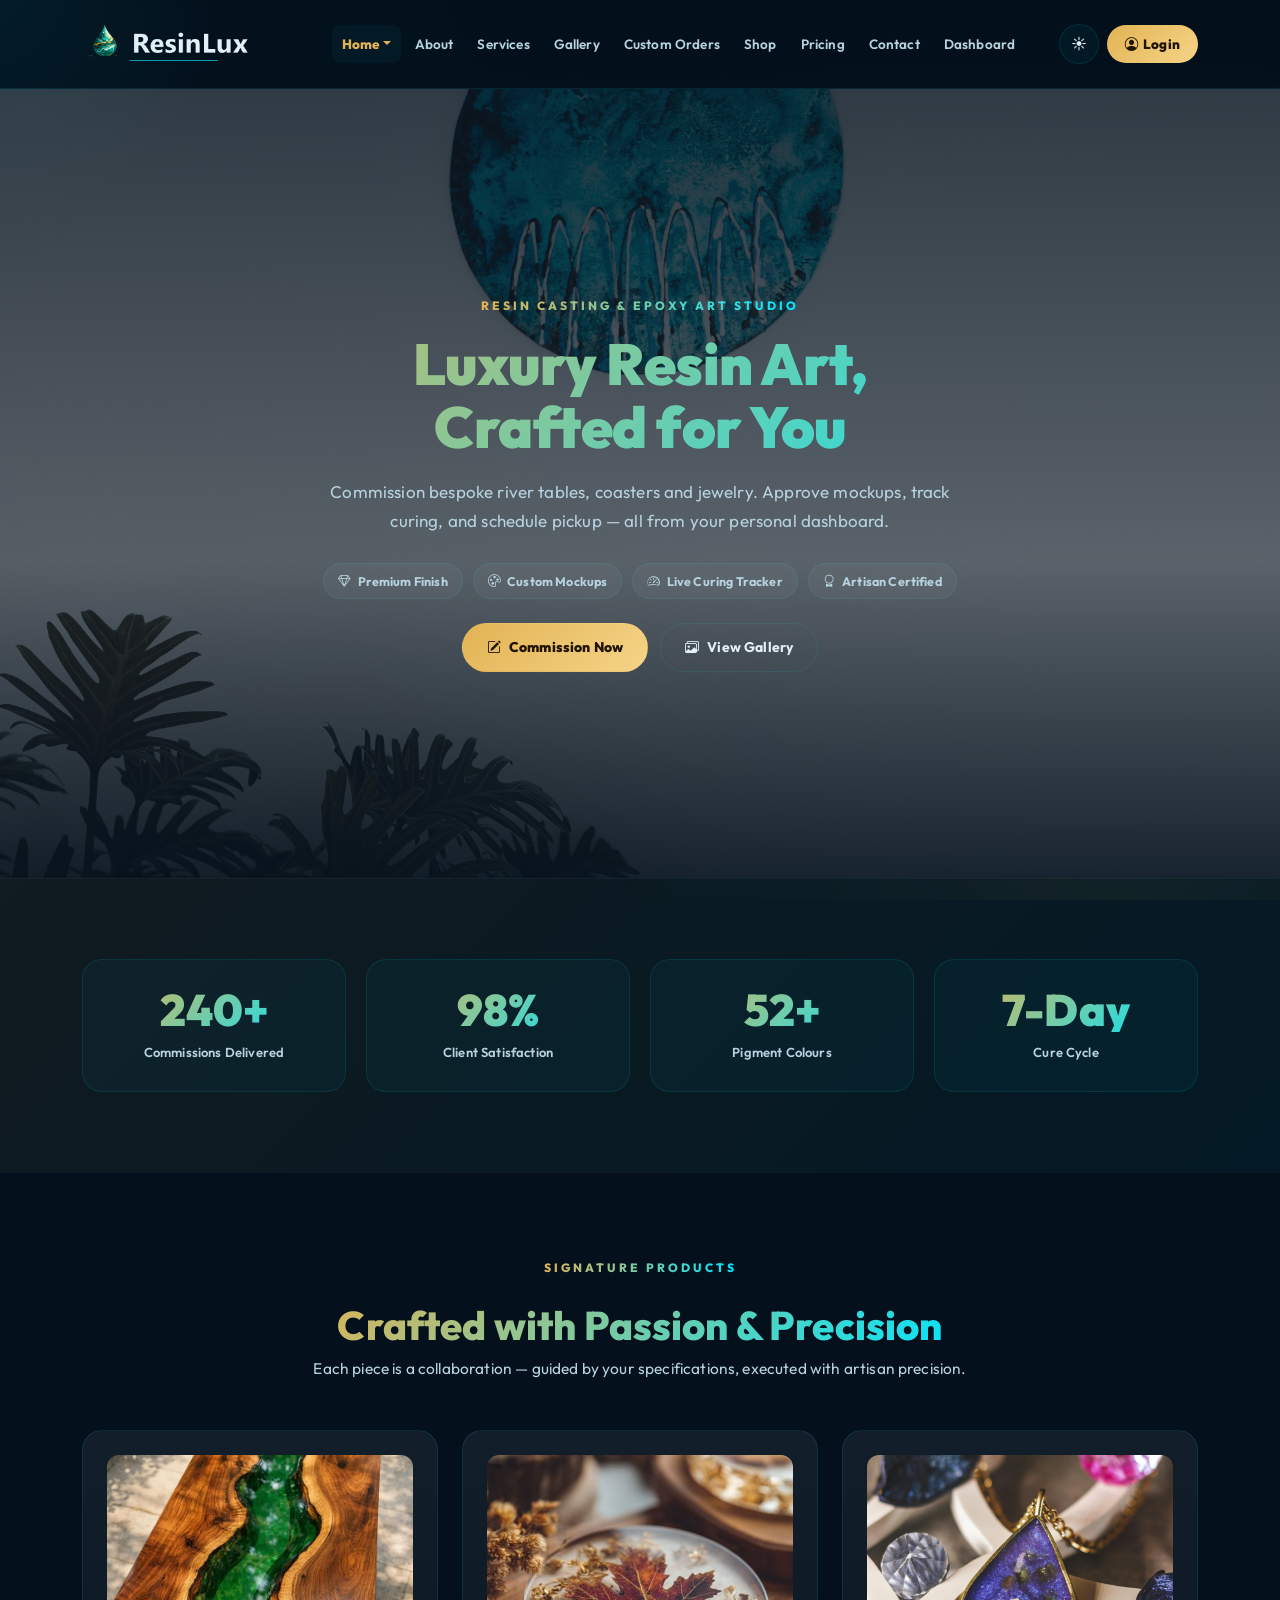
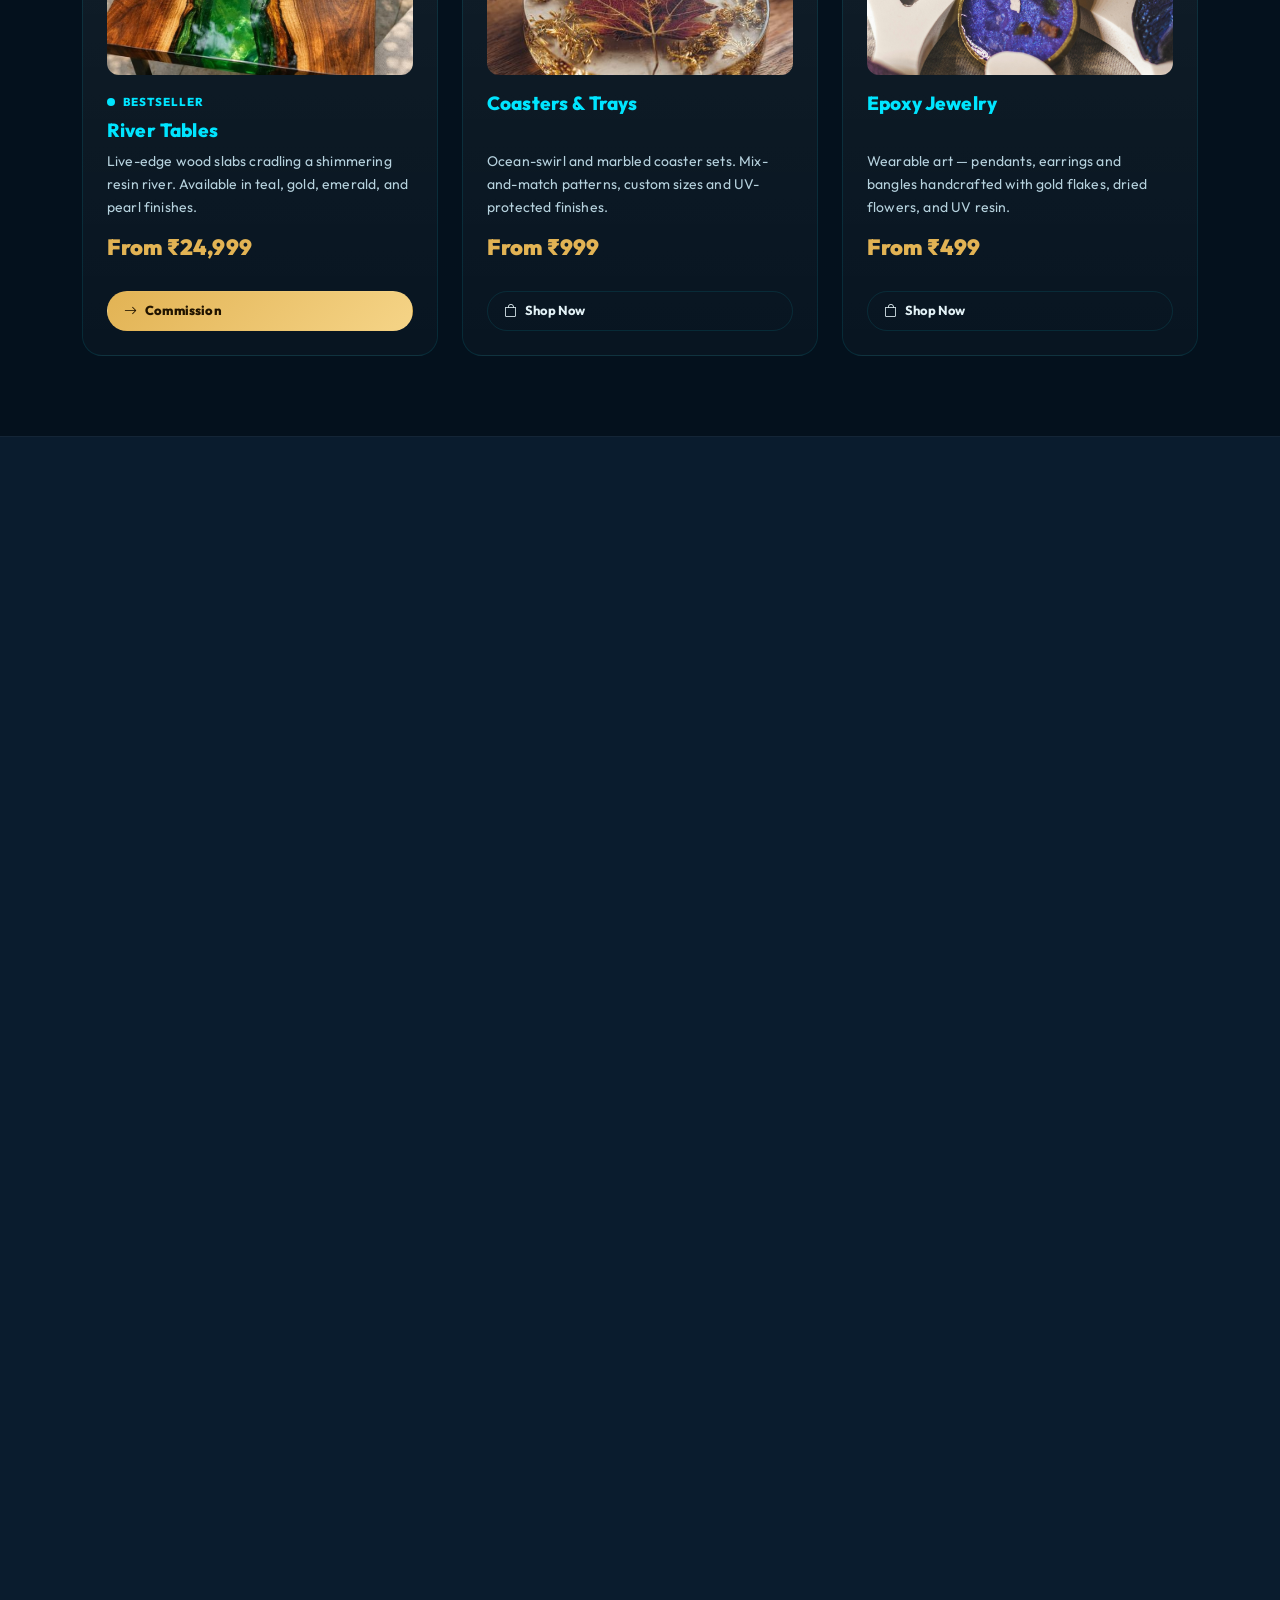
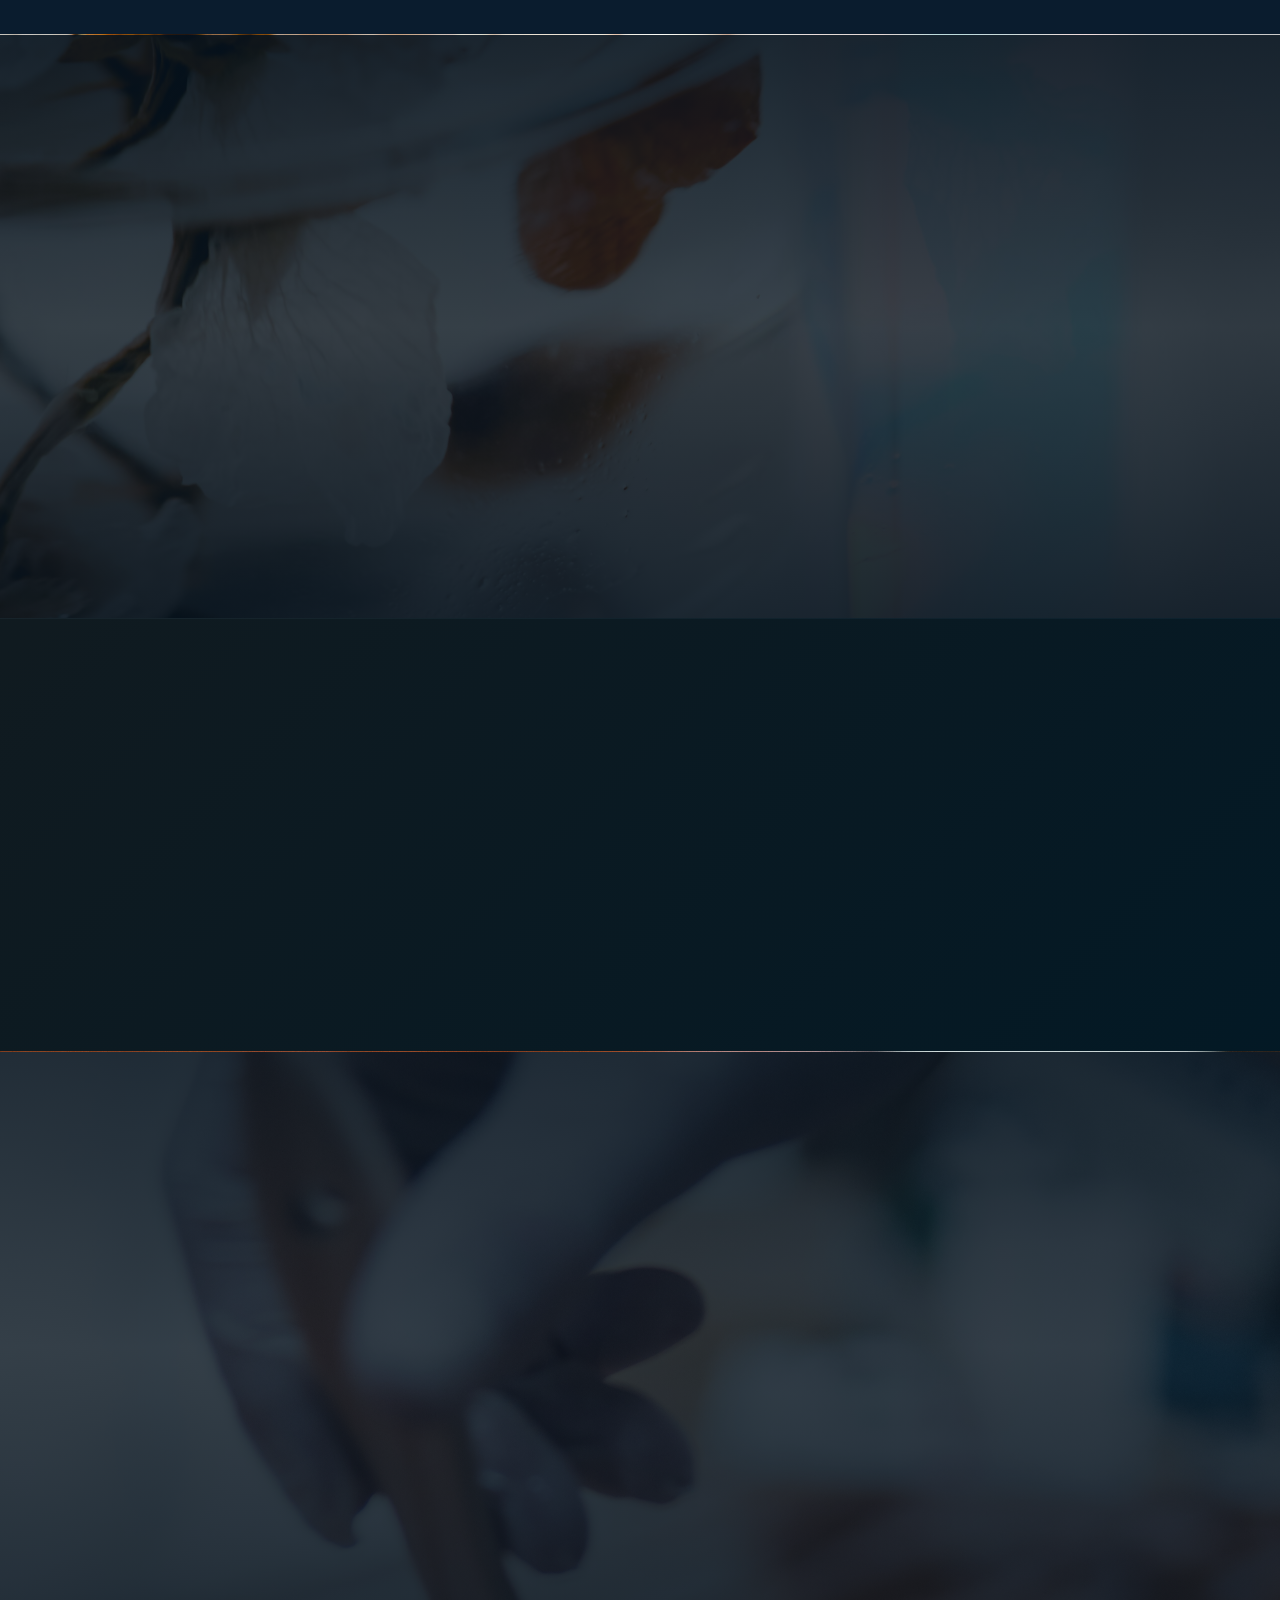
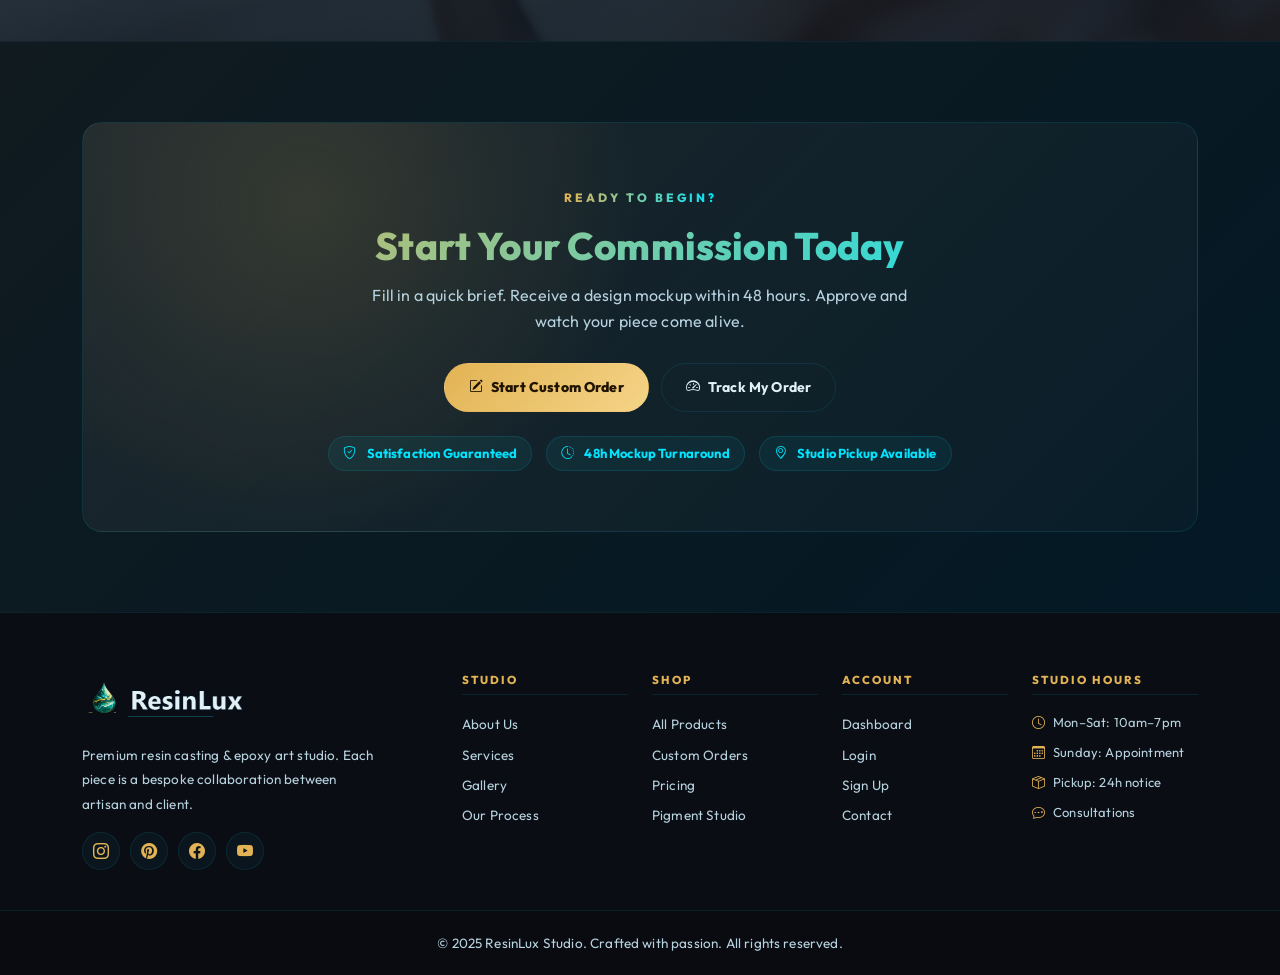
==== index.html @ a5dfc4df "changes committed" ====
﻿<!DOCTYPE html>
<html lang="en" dir="ltr">
<head>
  <meta charset="UTF-8">
  <meta name="viewport" content="width=device-width, initial-scale=1.0">
  <title>ResinLux Studio — Premium Resin Casting & Epoxy Art</title>
  <meta name="description" content="Commission bespoke river tables, coasters, jewelry and epoxy art from ResinLux Studio. Track your curing progress, approve design mockups, and schedule pickup from your client dashboard.">
  <link rel="icon" type="image/png" href="assets/images/resin_logo_icon.png">
  <!-- Bootstrap 5 -->
  <link rel="stylesheet" href="https://cdn.jsdelivr.net/npm/bootstrap@5.3.2/dist/css/bootstrap.min.css">
  <!-- Bootstrap Icons -->
  <link rel="stylesheet" href="https://cdn.jsdelivr.net/npm/bootstrap-icons@1.11.3/font/bootstrap-icons.min.css">
  <!-- ResinLux Premium Theme -->
  <link rel="stylesheet" href="assets/css/resin-theme.css">
</head>
<body>

<!-- ===================== NAVBAR ===================== -->
<nav class="rl-navbar navbar navbar-expand-lg">
  <div class="container">
    <a class="navbar-brand rl-brand" href="index.html">
      <img src="assets/images/resinlux_logo_lockup.png" alt="ResinLux logo" width="310" height="90">
    </a>

    <button class="navbar-toggler rl-toggler border-0" type="button" data-bs-toggle="collapse" data-bs-target="#rlNav" aria-controls="rlNav" aria-expanded="false" aria-label="Toggle navigation">
      <i class="bi bi-list" style="color:var(--rl-text);font-size:22px;"></i>
    </button>

    <div class="collapse navbar-collapse" id="rlNav">
      <ul class="navbar-nav mx-auto gap-1">
        <li class="nav-item dropdown">
          <a class="nav-link rl-nav-link dropdown-toggle active" href="#" data-bs-toggle="dropdown">Home</a>
          <ul class="dropdown-menu rl-dropdown-menu">
            <li><a class="dropdown-item rl-dropdown-item" href="index.html">Home 1</a></li>
            <li><a class="dropdown-item rl-dropdown-item" href="home-2.html">Home 2</a></li>
          </ul>
        </li>
        <li class="nav-item"><a class="nav-link rl-nav-link" href="about.html">About</a></li>
        <li class="nav-item"><a class="nav-link rl-nav-link" href="services.html">Services</a></li>
        <li class="nav-item"><a class="nav-link rl-nav-link" href="gallery.html">Gallery</a></li>
        <li class="nav-item"><a class="nav-link rl-nav-link" href="custom-orders.html">Custom Orders</a></li>
        <li class="nav-item"><a class="nav-link rl-nav-link" href="shop.html">Shop</a></li>
        <li class="nav-item"><a class="nav-link rl-nav-link" href="pricing.html">Pricing</a></li>
        <li class="nav-item"><a class="nav-link rl-nav-link" href="contact.html">Contact</a></li>
        <li class="nav-item"><a class="nav-link rl-nav-link" href="dashboard.html">Dashboard</a></li>
      </ul>
      <div class="rl-nav-actions">
        <button class="rl-icon-btn" id="themeToggle" type="button" aria-label="Toggle dark mode">☀️</button>
        <a href="login.html" class="rl-login-btn">
          <i class="bi bi-person-circle me-1"></i> Login
        </a>
      </div>
    </div>
  </div>
</nav>
<!-- ===================================================== -->

<main>

<!-- ===================== HERO ===================== -->
<section class="rl-hero" style="background-image: url('assets/images/home-hero.jpg'); min-height: 88vh;">
  <!-- Background Video -->
  <video autoplay muted loop playsinline class="rl-hero-video">
    <source src="assets/videos/hero-bg.mp4" type="video/mp4">
  </video>
  <div class="rl-hero-overlay"></div>
  <div class="container rl-hero-inner text-center">
    <span class="rl-eyebrow">Resin Casting &amp; Epoxy Art Studio</span>
    <h1 class="rl-h1">Luxury Resin Art,<br>Crafted for You</h1>
    <p class="rl-hero-sub">Commission bespoke river tables, coasters and jewelry. Approve mockups, track curing, and schedule pickup — all from your personal dashboard.</p>
    <div class="rl-hero-badges mb-4">
      <span><i class="bi bi-gem me-1"></i> Premium Finish</span>
      <span><i class="bi bi-palette me-1"></i> Custom Mockups</span>
      <span><i class="bi bi-speedometer2 me-1"></i> Live Curing Tracker</span>
      <span><i class="bi bi-award me-1"></i> Artisan Certified</span>
    </div>
    <div class="rl-hero-actions">
      <a href="custom-orders.html" class="rl-btn rl-btn-primary">
        <i class="bi bi-pencil-square"></i> Commission Now
      </a>
      <a href="gallery.html" class="rl-btn rl-btn-ghost">
        <i class="bi bi-images"></i> View Gallery
      </a>
    </div>
  </div>
</section>

<!-- ===================== STATS STRIP ===================== -->
<section class="rl-section rl-section-dark">
  <div class="container">
    <div class="rl-stats-strip">
      <div class="rl-stat">
        <span class="rl-stat-number" data-count="240" data-suffix="+">240+</span>
        <span class="rl-stat-label">Commissions Delivered</span>
      </div>
      <div class="rl-stat">
        <span class="rl-stat-number" data-count="98" data-suffix="%">98%</span>
        <span class="rl-stat-label">Client Satisfaction</span>
      </div>
      <div class="rl-stat">
        <span class="rl-stat-number" data-count="52" data-suffix="+">52+</span>
        <span class="rl-stat-label">Pigment Colours</span>
      </div>
      <div class="rl-stat">
        <span class="rl-stat-number" data-count="7" data-suffix="-Day">7-Day</span>
        <span class="rl-stat-label">Cure Cycle</span>
      </div>
    </div>
  </div>
</section>

<!-- ===================== PRODUCT SHOWCASE ===================== -->
<section class="rl-section">
  <div class="container">
    <div class="rl-section-title">
      <span class="rl-eyebrow">Signature Products</span>
      <h2>Crafted with Passion &amp; Precision</h2>
      <p>Each piece is a collaboration — guided by your specifications, executed with artisan precision.</p>
    </div>

    <div class="row g-4 rl-center-odd">
      <div class="col-12 col-md-6 col-lg-4">
        <div class="rl-card">
          <div class="rl-card-img">
            <img src="assets/images/home1-river-table.jpg" alt="Custom River Table" loading="lazy">
          </div>
          <div class="rl-pulse mb-2">
            <span class="rl-pulse-dot"></span> Bestseller
          </div>
          <h3>River Tables</h3>
          <p>Live-edge wood slabs cradling a shimmering resin river. Available in teal, gold, emerald, and pearl finishes.</p>
          <span class="rl-price-badge">From ₹24,999</span>
          <a href="custom-orders.html" class="rl-btn rl-btn-primary rl-btn-sm mt-3">
            <i class="bi bi-arrow-right"></i> Commission
          </a>
        </div>
      </div>
      <div class="col-12 col-md-6 col-lg-4">
        <div class="rl-card">
          <div class="rl-card-img">
            <img src="assets/images/home1-coasters.jpg" alt="Resin Coasters" loading="lazy">
          </div>
          <h3>Coasters &amp; Trays</h3>
          <p>Ocean-swirl and marbled coaster sets. Mix-and-match patterns, custom sizes and UV-protected finishes.</p>
          <span class="rl-price-badge">From ₹999</span>
          <a href="shop.html" class="rl-btn rl-btn-ghost rl-btn-sm mt-3">
            <i class="bi bi-bag"></i> Shop Now
          </a>
        </div>
      </div>
      <div class="col-12 col-md-6 col-lg-4">
        <div class="rl-card">
          <div class="rl-card-img">
            <img src="assets/images/home-jewelry.jpg" alt="Epoxy Jewelry" loading="lazy">
          </div>
          <h3>Epoxy Jewelry</h3>
          <p>Wearable art — pendants, earrings and bangles handcrafted with gold flakes, dried flowers, and UV resin.</p>
          <span class="rl-price-badge">From ₹499</span>
          <a href="shop.html" class="rl-btn rl-btn-ghost rl-btn-sm mt-3">
            <i class="bi bi-bag"></i> Shop Now
          </a>
        </div>
      </div>
    </div>
  </div>
</section>

<!-- ===================== COMMISSION CAPSULE ===================== -->
<section class="rl-section rl-section-alt">
  <div class="container">
    <div class="rl-section-title">
      <span class="rl-eyebrow">Interactive Visualizer</span>
      <h2>Build Your Commission Capsule</h2>
      <p>Choose a product, palette and finish to create a quick visual brief before sending a custom order.</p>
    </div>

    <div class="rl-flow-lab rl-capsule-lab" aria-label="Custom commission capsule builder">
      <div class="rl-capsule-preview" id="rl-capsule-preview" data-product="table" data-palette="ocean" data-finish="gloss">
        <div class="rl-capsule-stage">
          <div class="rl-capsule-orbit"></div>
          <div class="rl-capsule-object" id="rl-capsule-object">
            <div class="rl-capsule-table">
              <span class="rl-capsule-wood left"></span>
              <span class="rl-capsule-resin"></span>
              <span class="rl-capsule-wood right"></span>
            </div>
            <div class="rl-capsule-coasters"><span></span><span></span><span></span></div>
            <div class="rl-capsule-jewelry"><span></span><span></span><span></span></div>
            <div class="rl-capsule-wall"><span></span></div>
          </div>
          <div class="rl-capsule-flakes"></div>
        </div>

        <div class="rl-capsule-brief">
          <div>
            <span>Capsule Brief</span>
            <strong id="rl-capsule-title">River Table / Ocean Luxe / Gloss Depth</strong>
          </div>
          <a href="custom-orders.html" class="rl-btn rl-btn-primary rl-btn-sm">
            <i class="bi bi-send"></i> Send Brief
          </a>
        </div>

        <div class="rl-preview-specs">
          <span id="rl-capsule-product"><i class="bi bi-grid-3x3-gap"></i> River Table</span>
          <span id="rl-capsule-palette"><i class="bi bi-palette"></i> Ocean Luxe</span>
          <span id="rl-capsule-finish"><i class="bi bi-stars"></i> Gloss Depth</span>
        </div>
      </div>

      <div class="rl-lab-controls">
        <div class="rl-lab-heading">
          <span class="rl-lab-kicker">Capsule Studio</span>
          <h3>Create a quick visual brief</h3>
          <p>Switch the product form, colour mood and finishing style to generate a starting direction for your commission.</p>
        </div>

        <div class="rl-control-group">
          <h4>Product Type</h4>
          <div class="rl-select-group">
            <button class="rl-select-btn active" type="button" data-capsule-product="table" data-label="River Table" aria-pressed="true"><span class="rl-option-icon"><i class="bi bi-table"></i></span>River Table</button>
            <button class="rl-select-btn" type="button" data-capsule-product="coasters" data-label="Coaster Set" aria-pressed="false"><span class="rl-option-icon"><i class="bi bi-circle"></i></span>Coaster Set</button>
            <button class="rl-select-btn" type="button" data-capsule-product="jewelry" data-label="Jewelry Set" aria-pressed="false"><span class="rl-option-icon"><i class="bi bi-gem"></i></span>Jewelry Set</button>
            <button class="rl-select-btn" type="button" data-capsule-product="wall" data-label="Wall Panel" aria-pressed="false"><span class="rl-option-icon"><i class="bi bi-image"></i></span>Wall Panel</button>
          </div>
        </div>

        <div class="rl-control-group">
          <h4>Colour Mood</h4>
          <div class="rl-select-group">
            <button class="rl-select-btn active" type="button" data-capsule-palette="ocean" data-label="Ocean Luxe" aria-pressed="true"><span class="rl-option-dot resin-dot-teal"></span>Ocean Luxe</button>
            <button class="rl-select-btn" type="button" data-capsule-palette="emerald" data-label="Emerald Gold" aria-pressed="false"><span class="rl-option-dot resin-dot-emerald"></span>Emerald Gold</button>
            <button class="rl-select-btn" type="button" data-capsule-palette="rose" data-label="Rose Quartz" aria-pressed="false"><span class="rl-option-dot" style="background:linear-gradient(135deg,#f8b7cc,#fff1f6,#e2b354);"></span>Rose Quartz</button>
            <button class="rl-select-btn" type="button" data-capsule-palette="galaxy" data-label="Galaxy Black" aria-pressed="false"><span class="rl-option-dot" style="background:linear-gradient(135deg,#080b16,#4051b5,#00e5ff);"></span>Galaxy Black</button>
          </div>
        </div>

        <div class="rl-control-group">
          <h4>Finish Style</h4>
          <div class="rl-select-group">
            <button class="rl-select-btn active" type="button" data-capsule-finish="gloss" data-label="Gloss Depth" aria-pressed="true"><span class="rl-option-icon"><i class="bi bi-brightness-high"></i></span>Gloss Depth</button>
            <button class="rl-select-btn" type="button" data-capsule-finish="metallic" data-label="Metallic Vein" aria-pressed="false"><span class="rl-option-icon"><i class="bi bi-lightning-charge"></i></span>Metallic Vein</button>
            <button class="rl-select-btn" type="button" data-capsule-finish="botanical" data-label="Botanical Inlay" aria-pressed="false"><span class="rl-option-icon"><i class="bi bi-flower1"></i></span>Botanical Inlay</button>
          </div>
        </div>

        <div class="rl-lab-summary">
          <span>Your capsule</span>
          <strong id="rl-capsule-readout">River Table + Ocean Luxe + Gloss Depth</strong>
        </div>
        <a href="custom-orders.html" class="rl-btn rl-btn-primary mt-3 w-100">
          <i class="bi bi-check-circle"></i> Start With This Capsule
        </a>
      </div>
    </div>
  </div>
</section>
<!-- ===================== PROCESS TIMELINE ===================== -->
<section class="rl-section rl-section-bg-process" style="background-image: url('assets/images/home-river-table.jpg');">
  <div class="container">
    <div class="rl-section-title">
      <span class="rl-eyebrow">How It Works</span>
      <h2>From Concept to Cured Masterpiece</h2>
      <p>A transparent, three-step artisan process guided by you at every stage.</p>
    </div>

    <div class="rl-steps">
      <div class="rl-step">
        <span class="rl-step-num">01</span>
        <h4><i class="bi bi-pencil-fill text-gold me-2"></i>Commission</h4>
        <p>Fill out the custom order form with your dimensions, timber preference, resin colour, and budget range. We'll send a design mockup within 48 hours.</p>
      </div>
      <div class="rl-step">
        <span class="rl-step-num">02</span>
        <h4><i class="bi bi-brush-fill text-gold me-2"></i>Craft &amp; Cure</h4>
        <p>Our artisans mix, pour and polish your piece over a 7-day curing cycle. Track every stage live from your personal dashboard.</p>
      </div>
      <div class="rl-step">
        <span class="rl-step-num">03</span>
        <h4><i class="bi bi-box-seam-fill text-gold me-2"></i>Deliver</h4>
        <p>White-glove packaging and handoff — or schedule a studio pickup at a time that suits you, right from your dashboard calendar.</p>
      </div>
    </div>
  </div>
</section>

<!-- ===================== FINISH PALETTE ===================== -->
<section class="rl-section rl-section-dark">
  <div class="container">
    <div class="rl-section-title">
      <span class="rl-eyebrow">Available Finishes</span>
      <h2>52+ Pigment &amp; Polish Options</h2>
      <p>Every finish is UV-stabilized and food-grade where applicable.</p>
    </div>
    <div class="rl-badge-strip">
      <span class="rl-finish-badge">Oceanic Teal</span>
      <span class="rl-finish-badge">Deep Emerald</span>
      <span class="rl-finish-badge">Liquid Gold</span>
      <span class="rl-finish-badge">Arctic Pearl</span>
      <span class="rl-finish-badge">Midnight Galaxy</span>
      <span class="rl-finish-badge">Rose Quartz</span>
      <span class="rl-finish-badge">Smoke Glass</span>
      <span class="rl-finish-badge">Cobalt Blue</span>
      <span class="rl-finish-badge">Sakura Pink</span>
      <span class="rl-finish-badge">Obsidian Black</span>
      <span class="rl-finish-badge">Lapis Lazuli</span>
      <span class="rl-finish-badge">Burnt Sienna</span>
      <span class="rl-finish-badge">Crystal Clear</span>
      <span class="rl-finish-badge">Jade Green</span>
      <span class="rl-finish-badge">Royal Amethyst</span>
      <span class="rl-finish-badge">Snow Marble</span>
    </div>
  </div>
</section>

<!-- ===================== TESTIMONIAL STRIP ===================== -->
<section class="rl-section rl-section-bg-testimonials" style="background-image: url('assets/images/home-coasters.jpg');">
  <div class="container">
    <div class="rl-section-title">
      <span class="rl-eyebrow">Client Love</span>
      <h2>What Our Clients Say</h2>
    </div>
    <div class="row g-4 rl-center-odd">
      <div class="col-12 col-md-4">
        <div class="rl-card text-center py-4 px-3">
          <div class="mb-3">
            <img src="assets/images/avatar-arjun.png" alt="Arjun V." class="rounded-circle mx-auto" style="width: 72px; height: 72px; object-fit: cover; border: 2px solid var(--rl-gold); box-shadow: 0 0 15px var(--rl-gold-glow);">
          </div>
          <div style="font-size:20px;color:#ffb300;margin-bottom:12px;">★★★★★</div>
          <p style="color:var(--rl-muted);font-size:14px;font-style:italic;">"The river table is absolutely stunning. Every guest who visits our home asks about it first thing."</p>
          <p style="color:var(--rl-cyan);font-weight:700;margin-top:12px;margin-bottom:0;font-size:13px;">— Arjun V., Delhi</p>
        </div>
      </div>
      <div class="col-12 col-md-4">
        <div class="rl-card text-center py-4 px-3">
          <div class="mb-3">
            <img src="assets/images/avatar-deepa.png" alt="Deepa R." class="rounded-circle mx-auto" style="width: 72px; height: 72px; object-fit: cover; border: 2px solid var(--rl-gold); box-shadow: 0 0 15px var(--rl-gold-glow);">
          </div>
          <div style="font-size:20px;color:#ffb300;margin-bottom:12px;">★★★★★</div>
          <p style="color:var(--rl-muted);font-size:14px;font-style:italic;">"I tracked the curing in real-time on the dashboard. So professional and transparent — worth every rupee."</p>
          <p style="color:var(--rl-cyan);font-weight:700;margin-top:12px;margin-bottom:0;font-size:13px;">— Deepa R., Hyderabad</p>
        </div>
      </div>
      <div class="col-12 col-md-4">
        <div class="rl-card text-center py-4 px-3">
          <div class="mb-3">
            <img src="assets/images/avatar-sarah.png" alt="Sarah T." class="rounded-circle mx-auto" style="width: 72px; height: 72px; object-fit: cover; border: 2px solid var(--rl-gold); box-shadow: 0 0 15px var(--rl-gold-glow);">
          </div>
          <div style="font-size:20px;color:#ffb300;margin-bottom:12px;">★★★★★</div>
          <p style="color:var(--rl-muted);font-size:14px;font-style:italic;">"The jewelry set for my bridesmaids was a dream. Each piece unique, high-gloss finish, and perfectly packaged."</p>
          <p style="color:var(--rl-cyan);font-weight:700;margin-top:12px;margin-bottom:0;font-size:13px;">— Sarah T., Mumbai</p>
        </div>
      </div>
    </div>
  </div>
</section>

<!-- ===================== CTA PANEL ===================== -->
<section class="rl-section rl-section-dark">
  <div class="container">
    <div class="rl-cta-panel">
      <span class="rl-eyebrow">Ready to Begin?</span>
      <h2>Start Your Commission Today</h2>
      <p>Fill in a quick brief. Receive a design mockup within 48 hours. Approve and watch your piece come alive.</p>
      <div class="rl-hero-actions">
        <a href="custom-orders.html" class="rl-btn rl-btn-primary">
          <i class="bi bi-pencil-square"></i> Start Custom Order
        </a>
        <a href="dashboard.html" class="rl-btn rl-btn-ghost">
          <i class="bi bi-speedometer2"></i> Track My Order
        </a>
      </div>
      <div class="rl-cta-badges mt-4">
        <span><i class="bi bi-shield-check me-1"></i> Satisfaction Guaranteed</span>
        <span><i class="bi bi-clock-history me-1"></i> 48h Mockup Turnaround</span>
        <span><i class="bi bi-geo-alt me-1"></i> Studio Pickup Available</span>
      </div>
    </div>
  </div>
</section>

</main>

<!-- ===================== FOOTER ===================== -->
<footer class="rl-footer">
  <div class="container">
    <div class="row g-4">
      <!-- Brand + Social -->
      <div class="col-12 col-lg-4">
        <div class="rl-footer-brand">
          <img src="assets/images/resinlux_logo_lockup.png" alt="ResinLux" width="310" height="90">
        </div>
        <p style="max-width:300px;">Premium resin casting &amp; epoxy art studio. Each piece is a bespoke collaboration between artisan and client.</p>
        <div class="rl-social mt-3">
          <a href="#" aria-label="Instagram"><i class="bi bi-instagram"></i></a>
          <a href="#" aria-label="Pinterest"><i class="bi bi-pinterest"></i></a>
          <a href="#" aria-label="Facebook"><i class="bi bi-facebook"></i></a>
          <a href="#" aria-label="YouTube"><i class="bi bi-youtube"></i></a>
        </div>
      </div>
      <!-- Studio Links -->
      <div class="col-6 col-md-3 col-lg-2">
        <h5>Studio</h5>
        <a href="about.html">About Us</a>
        <a href="services.html">Services</a>
        <a href="gallery.html">Gallery</a>
        <a href="process.html">Our Process</a>
      </div>
      <!-- Shop Links -->
      <div class="col-6 col-md-3 col-lg-2">
        <h5>Shop</h5>
        <a href="shop.html">All Products</a>
        <a href="custom-orders.html">Custom Orders</a>
        <a href="pricing.html">Pricing</a>
        <a href="pigment-studio.html">Pigment Studio</a>
      </div>
      <!-- Account Links -->
      <div class="col-6 col-md-3 col-lg-2">
        <h5>Account</h5>
        <a href="dashboard.html">Dashboard</a>
        <a href="login.html">Login</a>
        <a href="signup.html">Sign Up</a>
        <a href="contact.html">Contact</a>
      </div>
      <!-- Studio Hours -->
      <div class="col-6 col-md-3 col-lg-2">
        <h5>Studio Hours</h5>
        <p style="font-size:13px;line-height:2.0;margin:0;">
          <span class="d-flex align-items-center mb-1"><i class="bi bi-clock text-gold me-2"></i>Mon–Sat: 10am–7pm</span>
          <span class="d-flex align-items-center mb-1"><i class="bi bi-calendar3 text-gold me-2"></i>Sunday: Appointment</span>
          <span class="d-flex align-items-center mb-1"><i class="bi bi-box-seam text-gold me-2"></i>Pickup: 24h notice</span>
          <span class="d-flex align-items-center"><i class="bi bi-chat-dots text-gold me-2"></i>Consultations</span>
        </p>
      </div>
    </div>
  </div>
  <div class="rl-footer-bottom">
    <p>&copy; 2025 ResinLux Studio. Crafted with passion. All rights reserved.</p>
  </div>
</footer>

<!-- Bootstrap JS -->
<script src="https://cdn.jsdelivr.net/npm/bootstrap@5.3.2/dist/js/bootstrap.bundle.min.js"></script>
<script src="assets/js/main.js"></script>
</body>
</html>
---- assets/css/resin-theme.css ----
/*
 * ResinLux Studio — Premium Theme CSS
 * Works alongside Bootstrap 5.3
 * Dark-luxury aesthetic: deep navy, bioluminescent cyan, shoreline gold
 */

/* ================================================
   Google Fonts
   ================================================ */
@import url('https://fonts.googleapis.com/css2?family=Inter:wght@400;500;600&family=Outfit:wght@400;600;700;800;900&display=swap');

/* ================================================
   CSS Custom Properties (Dark Mode Default)
   ================================================ */
:root {
  --rl-bg: #04111d;
  --rl-panel: #0a1c2e;
  --rl-panel-2: #0e2236;
  --rl-gold: #e2b354;
  --rl-gold-2: #f5d487;
  --rl-cyan: #00e5ff;
  --rl-text: #e2f1f6;
  --rl-muted: #b6d2de;
  --rl-border: rgba(0, 229, 255, 0.1);
  --rl-soft: rgba(0, 229, 255, 0.04);
  --rl-glow: rgba(0, 229, 255, 0.18);
  --rl-gold-glow: rgba(226, 179, 84, 0.2);
  --rl-btn-grad: linear-gradient(135deg, #e2b354, #f5d487);
  --rl-radius: 20px;
  --rl-radius-sm: 12px;
  --rl-shadow: 0 20px 50px rgba(0, 0, 0, 0.3);
  --rl-shadow-lg: 0 40px 80px rgba(0, 0, 0, 0.4);
  --navbar-bg: rgba(4, 17, 29, 0.95);
  --rl-navbar-offset: 86px;
}

/* Light Mode Overrides */
body.light-mode {
  --rl-bg: #f0f7f9;
  --rl-panel: #ffffff;
  --rl-panel-2: #e8f4f8;
  --rl-gold: #855f0a;
  --rl-gold-2: #e2b354;
  --rl-cyan: #006d77;
  --rl-text: #08212d;
  --rl-muted: #243746;
  --rl-border: rgba(0, 131, 143, 0.12);
  --rl-soft: rgba(0, 131, 143, 0.04);
  --rl-glow: rgba(0, 109, 119, 0.12);
  --rl-gold-glow: rgba(133, 95, 10, 0.12);
  --rl-btn-grad: linear-gradient(135deg, #855f0a, #e2b354);
  --navbar-bg: rgba(245, 249, 248, 0.97);
}

/* ================================================
   Global Base
   ================================================ */
*,
*::before,
*::after {
  box-sizing: border-box;
}

html {
  scroll-behavior: smooth;
  overflow-x: hidden;
  /* Enable GPU-accelerated scrolling for buttery smooth scroll */
  -webkit-overflow-scrolling: touch;
}

body {
  font-family: 'Outfit', 'Inter', sans-serif;
  background: var(--rl-bg);
  color: var(--rl-text);
  line-height: 1.65;
  letter-spacing: 0.01em;
  overflow-x: hidden;
  min-height: 100vh;
  transition: background 0.3s ease, color 0.3s ease;
  /* Prevent layout repaints causing scroll jank */
  -webkit-font-smoothing: antialiased;
  -moz-osx-font-smoothing: grayscale;
  text-rendering: optimizeLegibility;
  padding-top: var(--rl-navbar-offset);
}

body.light-mode {
  /* Clean crisp white — no misty gradient overlay */
  background: #f5f8fa;
}

a {
  text-decoration: none;
  color: inherit;
}

a:hover {
  color: var(--rl-gold);
}

img {
  max-width: 100%;
  display: block;
  object-fit: cover;
  background: linear-gradient(135deg, #051c2e, #0a2e47);
  border: 1px solid var(--rl-border);
}

/* Light mode: remove tinted img placeholder that bleeds through transparent areas */
body.light-mode img {
  background: transparent;
  border-color: rgba(0, 0, 0, 0.06);
}

h1,
h2,
h3,
h4,
h5,
h6 {
  font-family: 'Outfit', sans-serif;
  font-weight: 800;
  line-height: 1.15;
}

p {
  color: var(--rl-muted);
}

.text-muted {
  color: var(--rl-muted) !important;
  -webkit-text-fill-color: var(--rl-muted);
}

body.light-mode p {
  color: var(--rl-muted);
}

body.light-mode .text-muted {
  color: var(--rl-muted) !important;
  -webkit-text-fill-color: var(--rl-muted);
}

/* ================================================
   Bootstrap Overrides — Dark Nav
   ================================================ */

/* Navbar */
.rl-navbar {
  background: var(--navbar-bg) !important;
  backdrop-filter: blur(16px);
  -webkit-backdrop-filter: blur(16px);
  border-bottom: 1px solid var(--rl-border);
  padding: 10px 0;
  position: fixed;
  top: 0;
  left: 0;
  right: 0;
  width: 100%;
  z-index: 1030;
  transition: background 0.3s ease, padding 0.25s ease, box-shadow 0.25s ease;
  /* Promote navbar to own GPU layer for smooth scroll */
  transform: translateZ(0);
  -webkit-transform: translateZ(0);
}

.rl-brand {
  display: flex;
  align-items: center;
  gap: 0;
  font-size: 0;
  font-weight: 800;
  color: var(--rl-text) !important;
  white-space: nowrap;
}

.rl-brand img {
  width: auto;
  height: 58px;
  max-height: 58px;
  border-radius: 0;
  border: 0;
  background: transparent;
  object-fit: contain;
}

.rl-nav-link {
  font-size: 13.5px;
  font-weight: 600;
  color: var(--rl-muted) !important;
  padding: 8px 10px !important;
  border-radius: 8px;
  transition: color 0.2s, background 0.2s;
}

.rl-nav-link:hover,
.rl-nav-link.active {
  color: var(--rl-gold) !important;
  background: var(--rl-soft);
}

.rl-nav-link.active {
  font-weight: 800;
}

/* Dropdown */
.rl-dropdown-menu {
  background: #0e1622 !important;
  border: 1px solid var(--rl-border) !important;
  border-radius: var(--rl-radius-sm) !important;
  padding: 8px !important;
  box-shadow: 0 18px 45px rgba(0, 0, 0, 0.4) !important;
  min-width: 160px;
}

body.light-mode .rl-dropdown-menu {
  background: #faf7f2 !important;
  box-shadow: 0 18px 45px rgba(33, 23, 39, 0.15) !important;
}

.rl-dropdown-item {
  color: var(--rl-text) !important;
  border-radius: 8px !important;
  padding: 8px 12px !important;
  font-size: 13.5px;
  font-weight: 600;
}

.rl-dropdown-item:hover {
  background: var(--rl-soft) !important;
  color: var(--rl-gold) !important;
}

/* Hamburger */
.rl-toggler {
  border: 1px solid var(--rl-border) !important;
  border-radius: 8px !important;
  padding: 6px 10px !important;
  color: var(--rl-text) !important;
}

.rl-toggler .bi {
  font-size: 20px;
}

/* Nav Actions (theme + dir + login) */
.rl-nav-actions {
  display: flex;
  align-items: center;
  gap: 8px;
}

.rl-icon-btn {
  width: 40px;
  height: 40px;
  border-radius: 50%;
  border: 1px solid var(--rl-border);
  background: var(--rl-soft);
  color: var(--rl-text);
  display: grid;
  place-items: center;
  cursor: pointer;
  font-size: 15px;
  transition: all 0.2s ease;
}

.rl-icon-btn:hover {
  background: var(--rl-panel);
  border-color: var(--rl-gold);
  color: var(--rl-gold);
}

.rl-login-btn {
  padding: 8px 18px;
  border-radius: 999px;
  background: var(--rl-btn-grad);
  color: #211400 !important;
  font-weight: 800;
  font-size: 13.5px;
  border: none;
  transition: transform 0.2s ease, box-shadow 0.2s ease;
  display: inline-flex;
  align-items: center;
}

.rl-login-btn:hover {
  transform: translateY(-2px);
  box-shadow: 0 10px 24px var(--rl-gold-glow);
  color: #211400 !important;
}

/* Mobile navbar panel */
@media (max-width: 991.98px) {
  :root {
    --rl-navbar-offset: 78px;
  }

  .rl-brand img {
    height: 54px;
    max-height: 54px;
  }

  .rl-navbar .navbar-collapse {
    background: #0e1622;
    border: 1px solid var(--rl-border);
    border-radius: var(--rl-radius);
    margin-top: 10px;
    padding: 16px;
    box-shadow: 0 25px 70px rgba(0, 0, 0, 0.45);
  }

  body.light-mode .rl-navbar .navbar-collapse {
    background: #faf7f2;
  }

  .rl-nav-link {
    padding: 11px 14px !important;
    min-height: 46px;
    display: flex !important;
    align-items: center;
    justify-content: space-between;
    font-size: 14px;
    border-radius: 10px;
  }

  .rl-navbar .dropdown {
    width: 100%;
  }

  .rl-navbar .dropdown > .rl-dropdown-menu {
    position: static !important;
    float: none !important;
    transform: none !important;
    width: 100%;
    margin: 4px 0 8px !important;
    display: none !important;
    box-shadow: none !important;
  }

  .rl-navbar .dropdown.rl-mobile-dropdown-open > .rl-dropdown-menu {
    display: block !important;
  }

  .rl-navbar .dropdown.rl-mobile-dropdown-open > .dropdown-toggle::after {
    transform: rotate(180deg);
  }

  .rl-nav-actions {
    margin-top: 10px;
    padding-top: 12px;
    border-top: 1px solid var(--rl-border);
    display: grid;
    grid-template-columns: 1fr 1fr 1fr;
    gap: 8px;
    width: 100%;
  }

  .rl-icon-btn,
  .rl-login-btn {
    width: 100%;
    height: 44px;
    border-radius: 10px;
    justify-content: center;
  }
}

/* 480px: slim nav actions */
@media (max-width: 480px) {
  :root {
    --rl-navbar-offset: 68px;
  }

  .rl-navbar {
    padding: 10px 0;
  }

  .rl-brand span {
    font-size: 18px;
  }

  .rl-brand img {
    height: 48px;
    max-height: 48px;
  }

  .rl-navbar .navbar-collapse {
    padding: 12px;
    border-radius: 16px;
  }

  .rl-nav-link {
    padding: 9px 12px !important;
    font-size: 13.5px;
    min-height: 40px;
  }

  .rl-nav-actions {
    grid-template-columns: 1fr 1fr;
  }

  .rl-nav-actions .rl-login-btn {
    grid-column: 1 / -1;
  }
}

/* 360px: very compact nav */
@media (max-width: 360px) {
  .rl-navbar {
    padding: 8px 0;
  }

  .rl-brand {
    font-size: 0 !important;
    gap: 0;
  }

  .rl-brand img {
    width: auto !important;
    height: 42px !important;
    max-height: 42px !important;
  }

  .rl-navbar .navbar-collapse {
    padding: 10px;
    border-radius: 14px;
    margin-top: 8px;
  }

  .rl-nav-link {
    padding: 8px 10px !important;
    font-size: 13px;
    min-height: 38px;
  }

  .rl-nav-actions {
    grid-template-columns: 1fr 1fr;
    gap: 6px;
  }

  .rl-nav-actions .rl-login-btn {
    grid-column: 1 / -1;
    height: 40px;
  }

  .rl-icon-btn {
    height: 40px;
  }
}

/* ================================================
   Common Full-Width Hero Pattern
   ================================================ */
.rl-hero {
  position: relative;
  min-height: 70vh;
  display: flex;
  align-items: center;
  justify-content: center;
  background-size: cover;
  background-position: center;
  background-repeat: no-repeat;
  overflow: hidden;
}

.rl-hero-video {
  position: absolute;
  top: 0;
  left: 0;
  width: 100%;
  height: 100%;
  object-fit: cover;
  pointer-events: none;
}

.rl-hero-overlay {
  position: absolute;
  inset: 0;
  background: linear-gradient(180deg, rgba(4, 17, 29, 0.82) 0%, rgba(4, 17, 29, 0.65) 60%, rgba(4, 17, 29, 0.92) 100%);
  pointer-events: none;
}

body.light-mode .rl-hero-overlay {
  /* Reduced opacity so the hero background image stays vivid, not misty */
  background: linear-gradient(180deg, rgba(245, 248, 250, 0.28) 0%, rgba(245, 248, 250, 0.12) 50%, rgba(245, 248, 250, 0.42) 100%);
}

.rl-hero-inner {
  position: relative;
  z-index: 2;
  padding: 80px 0;
}

.rl-eyebrow {
  display: inline-block;
  color: var(--rl-gold);
  text-transform: uppercase;
  letter-spacing: 3px;
  font-size: 12px;
  font-weight: 800;
  margin-bottom: 16px;
  background: linear-gradient(90deg, var(--rl-gold), var(--rl-cyan));
  -webkit-background-clip: text;
  -webkit-text-fill-color: transparent;
}

.rl-h1 {
  font-size: clamp(2rem, 5vw, 3.6rem);
  font-weight: 900;
  line-height: 1.1;
  letter-spacing: -0.5px;
  background: linear-gradient(135deg, var(--rl-gold) 0%, var(--rl-cyan) 100%);
  -webkit-background-clip: text;
  -webkit-text-fill-color: transparent;
  margin-bottom: 20px;
}

.rl-hero-sub {
  font-size: 17px;
  color: var(--rl-muted);
  max-width: 620px;
  margin: 0 auto 28px;
}

.rl-hero-badges {
  display: flex;
  flex-wrap: wrap;
  gap: 10px;
  justify-content: center;
  margin-bottom: 28px;
}

.rl-hero-badges span {
  padding: 7px 14px;
  border: 1px solid var(--rl-border);
  border-radius: 999px;
  font-size: 12.5px;
  font-weight: 700;
  color: var(--rl-muted);
  background: rgba(255, 255, 255, 0.04);
}

body.light-mode .rl-hero-badges span {
  background: rgba(255, 255, 255, 0.72);
  border-color: rgba(0, 0, 0, 0.12);
  color: var(--rl-text);
  backdrop-filter: blur(6px);
}

.rl-hero-actions {
  display: flex;
  flex-wrap: wrap;
  gap: 12px;
  justify-content: center;
}

@media (max-width: 576px) {
  .rl-hero {
    min-height: 60vh;
  }

  .rl-hero-inner {
    padding: 60px 0 40px;
  }

  .rl-hero-sub {
    font-size: 15px;
  }

  .rl-hero-actions {
    flex-direction: column;
    align-items: center;
  }
}

@media (max-width: 480px) {
  .rl-hero {
    min-height: 55vh;
  }

  .rl-hero-inner {
    padding: 48px 16px 32px;
  }

  .rl-hero-sub {
    font-size: 14px;
    max-width: 100%;
  }

  .rl-h1 {
    font-size: clamp(1.6rem, 8vw, 2.2rem);
  }
}

@media (max-width: 360px) {
  .rl-hero {
    min-height: 50vh;
  }

  .rl-hero-inner {
    padding: 40px 12px 28px;
  }

  .rl-h1 {
    font-size: 1.55rem;
    letter-spacing: -0.3px;
  }

  .rl-hero-sub {
    font-size: 13px;
  }

  .rl-hero-badges {
    gap: 6px;
  }

  .rl-hero-badges span {
    font-size: 11px;
    padding: 5px 10px;
  }
}

/* ================================================
   Buttons
   ================================================ */
.rl-btn {
  display: inline-flex;
  align-items: center;
  gap: 8px;
  padding: 12px 24px;
  border-radius: 999px;
  font-weight: 700;
  font-size: 14px;
  cursor: pointer;
  transition: all 0.25s cubic-bezier(0.16, 1, 0.3, 1);
  border: 1px solid var(--rl-border);
  color: var(--rl-text);
  background: transparent;
  white-space: nowrap;
}

.rl-btn:hover {
  transform: translateY(-2px);
  color: var(--rl-text);
}

.rl-btn-primary {
  background: var(--rl-btn-grad);
  color: #211400 !important;
  border-color: transparent;
  font-weight: 800;
}

.rl-btn-primary:hover {
  box-shadow: 0 12px 28px var(--rl-gold-glow);
  color: #211400 !important;
}

.rl-btn-ghost {
  background: transparent;
  border-color: var(--rl-border);
  color: var(--rl-text);
}

.rl-btn-ghost:hover {
  background: var(--rl-soft);
  border-color: var(--rl-gold);
  color: var(--rl-gold);
}

.rl-btn-outline-cyan {
  border-color: var(--rl-cyan);
  color: var(--rl-cyan);
  background: transparent;
}

.rl-btn-outline-cyan:hover {
  background: rgba(0, 229, 255, 0.08);
  color: var(--rl-cyan);
}

.rl-btn-sm {
  padding: 8px 16px;
  font-size: 13px;
}

@media (max-width: 576px) {
  .rl-btn {
    width: 100%;
    justify-content: center;
  }
}

@media (max-width: 360px) {
  .rl-btn {
    padding: 10px 18px;
    font-size: 13px;
  }

  .rl-btn-sm {
    padding: 7px 14px;
    font-size: 12px;
  }
}

/* ================================================
   Section Wrapper
   ================================================ */
.rl-section {
  padding: 80px 0;
  border-top: 1px solid rgba(255, 255, 255, 0.04);
  position: relative;
}

body.light-mode .rl-section {
  border-top-color: rgba(0, 0, 0, 0.06);
}

.rl-section-dark {
  background: linear-gradient(135deg, rgba(226, 179, 84, 0.06), rgba(0, 229, 255, 0.04));
}

body.light-mode .rl-section-dark {
  background: linear-gradient(135deg, rgba(133, 95, 10, 0.05), rgba(0, 109, 119, 0.04));
}

.rl-section-alt {
  background: var(--rl-panel);
}

@media (max-width: 1024px) {
  .rl-section {
    padding: 70px 0;
  }
}

@media (max-width: 768px) {
  .rl-section {
    padding: 56px 0;
  }
}

@media (max-width: 576px) {
  .rl-section {
    padding: 44px 0;
  }
}

@media (max-width: 480px) {
  .rl-section {
    padding: 36px 0;
  }
}

@media (max-width: 360px) {
  .rl-section {
    padding: 32px 0;
  }
}

/* Section Title */
.rl-section-title {
  text-align: center;
  max-width: 680px;
  margin: 0 auto 48px;
}

.rl-section-title h2 {
  font-size: clamp(1.7rem, 3.5vw, 2.5rem);
  background: linear-gradient(135deg, var(--rl-gold), var(--rl-cyan));
  -webkit-background-clip: text;
  -webkit-text-fill-color: transparent;
  margin: 8px 0;
}

.rl-section-title p {
  color: var(--rl-muted);
  font-size: 15.5px;
  margin: 0;
}

@media (max-width: 768px) {
  .rl-section-title {
    margin-bottom: 36px;
  }
}

@media (max-width: 576px) {
  .rl-section-title {
    margin-bottom: 28px;
  }
}

@media (max-width: 480px) {
  .rl-section-title h2 {
    font-size: clamp(1.4rem, 6vw, 1.9rem);
  }

  .rl-section-title p {
    font-size: 14px;
  }
}

@media (max-width: 360px) {
  .rl-section-title {
    margin-bottom: 22px;
  }

  .rl-section-title h2 {
    font-size: 1.35rem;
  }

  .rl-section-title p {
    font-size: 13px;
  }
}

/* ================================================
   Glass Cards
   ================================================ */
.rl-card {
  background: linear-gradient(180deg, rgba(255, 255, 255, 0.06), rgba(255, 255, 255, 0.02));
  border: 1px solid var(--rl-border);
  border-radius: var(--rl-radius);
  padding: 24px;
  transition: all 0.4s cubic-bezier(0.16, 1, 0.3, 1);
  position: relative;
  overflow: hidden;
  height: 100%;
}

.rl-card:hover {
  transform: translateY(-6px);
  border-color: rgba(226, 179, 84, 0.3);
  box-shadow: 0 28px 60px rgba(0, 0, 0, 0.28), 0 0 0 1px rgba(226, 179, 84, 0.08);
}

body.light-mode .rl-card {
  background: #ffffff;
  border-color: rgba(0, 0, 0, 0.08);
  box-shadow: 0 4px 20px rgba(0, 0, 0, 0.06);
}

body.light-mode .rl-card:hover {
  box-shadow: 0 16px 48px rgba(0, 0, 0, 0.12);
}

.rl-card-img {
  width: 100%;
  height: 220px;
  border-radius: var(--rl-radius-sm);
  margin-bottom: 18px;
  overflow: hidden;
  position: relative;
}

@media (max-width: 480px) {
  .rl-card-img {
    height: 190px;
  }
}

@media (max-width: 360px) {
  .rl-card-img {
    height: 170px;
    border-radius: 12px;
  }
}

.rl-card-img img {
  width: 100%;
  height: 100%;
  transition: transform 0.6s cubic-bezier(0.16, 1, 0.3, 1);
  border: 0;
}

.rl-card:hover .rl-card-img img {
  transform: scale(1.04);
}

/* Shimmer flash on hover */
.rl-card-img::after {
  content: '';
  position: absolute;
  inset: 0;
  background: linear-gradient(to right, transparent 0%, rgba(255, 255, 255, 0.2) 50%, transparent 100%);
  transform: skewX(-25deg) translateX(-150%);
  transition: transform 0.7s cubic-bezier(0.16, 1, 0.3, 1);
}

.rl-card:hover .rl-card-img::after {
  transform: skewX(-25deg) translateX(250%);
}

.rl-card h3 {
  font-size: 19px;
  color: var(--rl-cyan);
  margin-bottom: 8px;
}

.rl-card p {
  color: var(--rl-muted);
  font-size: 14px;
  margin: 0;
}

/* Price badge on product cards */
.rl-price-badge {
  font-size: 22px;
  font-weight: 900;
  color: var(--rl-gold);
  margin: 10px 0;
  display: block;
}

/* ================================================
   Stats Strip
   ================================================ */
.rl-stats-strip {
  display: grid;
  grid-template-columns: repeat(4, 1fr);
  gap: 20px;
}

.rl-stat {
  background: var(--rl-soft);
  border: 1px solid var(--rl-border);
  border-radius: var(--rl-radius);
  padding: 28px 20px;
  text-align: center;
  transition: border-color 0.3s ease;
}

.rl-stat:hover {
  border-color: var(--rl-gold);
}

.rl-stat-number {
  font-size: 44px;
  font-weight: 900;
  color: var(--rl-gold);
  line-height: 1;
  display: block;
  background: linear-gradient(135deg, var(--rl-gold), var(--rl-cyan));
  -webkit-background-clip: text;
  -webkit-text-fill-color: transparent;
}

.rl-stat-label {
  display: block;
  color: var(--rl-muted);
  font-size: 13px;
  margin-top: 10px;
  font-weight: 600;
}

@media (max-width: 1024px) {
  .rl-stats-strip {
    gap: 16px;
  }
}

@media (max-width: 768px) {
  .rl-stats-strip {
    grid-template-columns: repeat(2, 1fr);
  }

  .rl-stat-number {
    font-size: 38px;
  }
}

@media (max-width: 576px) {
  .rl-stats-strip {
    grid-template-columns: repeat(2, 1fr);
    gap: 12px;
  }
}

@media (max-width: 480px) {
  .rl-stats-strip {
    grid-template-columns: 1fr 1fr;
  }

  .rl-stat {
    padding: 20px 14px;
  }

  .rl-stat-number {
    font-size: 32px;
  }
}

@media (max-width: 360px) {
  .rl-stats-strip {
    grid-template-columns: 1fr;
  }

  .rl-stat {
    padding: 18px 14px;
  }
}

/* ================================================
   Process Timeline Steps
   ================================================ */
.rl-steps {
  display: grid;
  grid-template-columns: repeat(3, 1fr);
  gap: 24px;
}

.rl-step {
  background: var(--rl-panel);
  border: 1px solid var(--rl-border);
  border-radius: var(--rl-radius);
  padding: 30px 24px;
  position: relative;
  overflow: hidden;
  transition: all 0.35s ease;
}

.rl-step:hover {
  transform: translateY(-4px);
  border-color: rgba(226, 179, 84, 0.3);
  box-shadow: var(--rl-shadow);
}

.rl-step-num {
  font-size: 48px;
  font-weight: 900;
  display: block;
  line-height: 1;
  margin-bottom: 14px;
  background: linear-gradient(135deg, var(--rl-gold), var(--rl-cyan));
  -webkit-background-clip: text;
  -webkit-text-fill-color: transparent;
}

.rl-step h4 {
  font-size: 19px;
  margin-bottom: 8px;
}

.rl-step p {
  color: var(--rl-muted);
  font-size: 14px;
  margin: 0;
}

@media (max-width: 1024px) {
  .rl-steps {
    gap: 18px;
  }
}

@media (max-width: 768px) {
  .rl-steps {
    grid-template-columns: 1fr;
    gap: 16px;
  }
}

@media (max-width: 360px) {
  .rl-step {
    padding: 22px 18px;
  }

  .rl-step-num {
    font-size: 38px;
  }

  .rl-step h4 {
    font-size: 16px;
  }
}

/* ================================================
   Finish Badge Strip
   ================================================ */
.rl-badge-strip {
  display: flex;
  flex-wrap: wrap;
  gap: 12px;
  justify-content: center;
}

.rl-finish-badge {
  padding: 9px 20px;
  border-radius: 999px;
  border: 1px solid var(--rl-border);
  background: var(--rl-soft);
  color: var(--rl-cyan);
  font-size: 13.5px;
  font-weight: 700;
  cursor: default;
  transition: all 0.25s ease;
}

.rl-finish-badge:hover {
  background: rgba(0, 229, 255, 0.08);
  border-color: var(--rl-cyan);
  transform: translateY(-2px);
}

/* ================================================
   CTA Panel
   ================================================ */
.rl-cta-panel {
  text-align: center;
  background: radial-gradient(circle at 20% 20%, rgba(226, 179, 84, 0.14), transparent 35%),
    linear-gradient(135deg, rgba(255, 255, 255, 0.06), rgba(255, 255, 255, 0.02));
  border: 1px solid var(--rl-border);
  border-radius: var(--rl-radius);
  padding: 60px 40px;
  position: relative;
  overflow: hidden;
}

.rl-cta-panel h2 {
  font-size: clamp(1.7rem, 3.5vw, 2.4rem);
  background: linear-gradient(135deg, var(--rl-gold), var(--rl-cyan));
  -webkit-background-clip: text;
  -webkit-text-fill-color: transparent;
  margin-bottom: 14px;
}

.rl-cta-panel p {
  color: var(--rl-muted);
  font-size: 16px;
  max-width: 540px;
  margin: 0 auto 28px;
}

.rl-cta-badges {
  display: flex;
  flex-wrap: wrap;
  gap: 14px;
  justify-content: center;
  margin-top: 24px;
}

.rl-cta-badges span {
  display: inline-flex;
  align-items: center;
  gap: 6px;
  background: rgba(0, 229, 255, 0.06);
  border: 1px solid rgba(0, 229, 255, 0.12);
  padding: 6px 14px;
  border-radius: 999px;
  font-size: 13px;
  font-weight: 700;
  color: var(--rl-cyan);
}

@media (max-width: 768px) {
  .rl-cta-panel {
    padding: 48px 28px;
  }
}

@media (max-width: 576px) {
  .rl-cta-panel {
    padding: 36px 18px;
  }
}

@media (max-width: 480px) {
  .rl-cta-badges {
    flex-direction: column;
    align-items: center;
    gap: 10px;
  }

  .rl-cta-panel p {
    font-size: 14px;
  }
}

@media (max-width: 360px) {
  .rl-cta-panel {
    padding: 28px 14px;
  }

  .rl-cta-panel h2 {
    font-size: 1.4rem;
  }
}

/* ================================================
   Split Layout (two-column)
   ================================================ */
.rl-split {
  display: grid;
  grid-template-columns: 1fr 1fr;
  gap: 44px;
  align-items: center;
}

.rl-split.reverse {
  direction: rtl;
}

.rl-split.reverse>* {
  direction: ltr;
}

.rl-split img {
  width: 100%;
  height: 420px;
  border-radius: var(--rl-radius);
  box-shadow: var(--rl-shadow);
}

.rl-split h2 {
  font-size: clamp(1.5rem, 3vw, 2.2rem);
  background: linear-gradient(135deg, var(--rl-gold), var(--rl-cyan));
  -webkit-background-clip: text;
  -webkit-text-fill-color: transparent;
  margin-bottom: 16px;
}

.rl-split p {
  color: var(--rl-muted);
  font-size: 15px;
  line-height: 1.8;
}

@media (max-width: 991px) {
  .rl-split {
    grid-template-columns: 1fr;
    text-align: center;
    gap: 28px;
  }

  .rl-split.reverse {
    direction: ltr;
  }

  .rl-split img {
    height: 320px;
    margin: 0 auto;
    max-width: 500px;
  }
}

@media (max-width: 576px) {
  .rl-split img {
    height: 240px;
  }

  .rl-split {
    gap: 20px;
  }
}

@media (max-width: 480px) {
  .rl-split img {
    height: 210px;
    border-radius: 16px;
  }
}

@media (max-width: 360px) {
  .rl-split img {
    height: 180px;
  }

  .rl-split p {
    font-size: 13.5px;
  }
}

/* ================================================
   Pulsing Indicator
   ================================================ */
.rl-pulse {
  display: inline-flex;
  align-items: center;
  gap: 8px;
  font-size: 11.5px;
  font-weight: 800;
  text-transform: uppercase;
  letter-spacing: 1px;
  color: var(--rl-cyan);
  margin-bottom: 10px;
}

.rl-pulse-dot {
  width: 8px;
  height: 8px;
  border-radius: 50%;
  background: var(--rl-cyan);
  box-shadow: 0 0 0 0 rgba(0, 229, 255, 0.7);
  animation: rl-pulse 1.8s infinite;
  flex-shrink: 0;
}

@keyframes rl-pulse {
  0% {
    transform: scale(0.95);
    box-shadow: 0 0 0 0 rgba(0, 229, 255, 0.7);
  }

  70% {
    transform: scale(1);
    box-shadow: 0 0 0 7px rgba(0, 229, 255, 0);
  }

  100% {
    transform: scale(0.95);
    box-shadow: 0 0 0 0 rgba(0, 229, 255, 0);
  }
}

/* ================================================
   Service Stagger Items
   ================================================ */
.rl-service-item {
  display: grid;
  grid-template-columns: 80px 1fr;
  gap: 24px;
  align-items: center;
  background: var(--rl-soft);
  border: 1px solid var(--rl-border);
  border-radius: var(--rl-radius);
  padding: 28px 32px;
  transition: all 0.4s cubic-bezier(0.16, 1, 0.3, 1);
}

.rl-service-item:hover {
  border-color: var(--rl-cyan);
  transform: translateY(-4px);
  box-shadow: 0 20px 50px rgba(0, 229, 255, 0.08);
}

.rl-service-num {
  font-size: 46px;
  font-weight: 900;
  background: linear-gradient(135deg, var(--rl-gold), var(--rl-cyan));
  -webkit-background-clip: text;
  -webkit-text-fill-color: transparent;
  line-height: 1;
}

.rl-service-item h3 {
  font-size: 22px;
  margin-bottom: 8px;
  color: var(--rl-text);
}

.rl-service-item p {
  color: var(--rl-muted);
  margin: 0;
  font-size: 14.5px;
}

.rl-service-img {
  width: 100%;
  height: 240px;
  border-radius: var(--rl-radius-sm);
  margin-top: 16px;
  grid-column: 1 / -1;
}

@media (max-width: 768px) {
  .rl-service-item {
    grid-template-columns: 60px 1fr;
    padding: 20px 18px;
  }

  .rl-service-num {
    font-size: 36px;
  }

  .rl-service-img {
    height: 200px;
  }
}

@media (max-width: 576px) {
  .rl-service-item {
    grid-template-columns: 1fr;
    gap: 12px;
    text-align: center;
  }
}

/* ================================================
   Gallery Masonry
   ================================================ */
.rl-masonry {
  columns: 3;
  column-gap: 20px;
}

.rl-masonry-item {
  break-inside: avoid;
  margin-bottom: 20px;
  border-radius: var(--rl-radius);
  overflow: hidden;
  cursor: pointer;
  position: relative;
}

.rl-masonry-item img {
  width: 100%;
  display: block;
  transition: transform 0.5s cubic-bezier(0.16, 1, 0.3, 1);
  border: 0;
}

.rl-masonry-item:hover img {
  transform: scale(1.04);
}

.rl-masonry-overlay {
  position: absolute;
  inset: 0;
  background: linear-gradient(to top, rgba(4, 17, 29, 0.8) 0%, transparent 50%);
  opacity: 0;
  transition: opacity 0.3s ease;
  display: flex;
  align-items: flex-end;
  padding: 18px;
}

.rl-masonry-item:hover .rl-masonry-overlay {
  opacity: 1;
}

.rl-masonry-overlay span {
  color: white;
  font-weight: 700;
  font-size: 14px;
}

@media (max-width: 1024px) {
  .rl-masonry {
    columns: 2;
    column-gap: 16px;
  }
}

@media (max-width: 768px) {
  .rl-masonry {
    columns: 2;
    column-gap: 14px;
  }

  .rl-masonry-item {
    margin-bottom: 14px;
  }
}

@media (max-width: 576px) {
  .rl-masonry {
    columns: 1;
  }
}

@media (max-width: 360px) {
  .rl-masonry-item {
    border-radius: 14px;
  }
}

/* ================================================
   Filter Tabs (Gallery / Shop)
   ================================================ */
.rl-filter-tabs {
  display: flex;
  flex-wrap: wrap;
  gap: 10px;
  justify-content: center;
  margin-bottom: 36px;
}

.rl-filter-btn {
  padding: 10px 22px;
  border-radius: 999px;
  border: 1px solid var(--rl-border);
  background: var(--rl-soft);
  color: var(--rl-muted);
  font-size: 13.5px;
  font-weight: 700;
  cursor: pointer;
  transition: all 0.25s ease;
}

.rl-filter-btn:hover,
.rl-filter-btn.active {
  background: var(--rl-gold);
  color: #211400;
  border-color: var(--rl-gold);
  box-shadow: 0 0 20px var(--rl-gold-glow);
}

/* ================================================
   Porthole / Circle Badges
   ================================================ */
.rl-porthole {
  width: 150px;
  height: 150px;
  border-radius: 50%;
  border: 1px solid var(--rl-border);
  background: var(--rl-soft);
  display: flex;
  flex-direction: column;
  align-items: center;
  justify-content: center;
  text-align: center;
  margin: 0 auto;
  position: relative;
  transition: all 0.4s cubic-bezier(0.16, 1, 0.3, 1);
  cursor: default;
}

.rl-porthole::after {
  content: '';
  position: absolute;
  inset: -5px;
  border-radius: 50%;
  border: 1.5px dashed var(--rl-cyan);
  opacity: 0.3;
  animation: rl-spin 24s linear infinite;
}

@keyframes rl-spin {
  to {
    transform: rotate(360deg);
  }
}

.rl-porthole:hover {
  border-color: var(--rl-cyan);
  box-shadow: 0 0 30px var(--rl-glow);
  transform: scale(1.06);
}

.rl-porthole-icon {
  font-size: 32px;
  margin-bottom: 6px;
}

.rl-porthole-label {
  font-size: 12px;
  font-weight: 800;
  color: var(--rl-text);
  text-transform: uppercase;
  letter-spacing: 0.5px;
}

.rl-porthole-sub {
  font-size: 11px;
  color: var(--rl-muted);
  margin-top: 3px;
}

/* ================================================
   Blueprint / Cockpit Form
   ================================================ */
.rl-blueprint-section {
  background-image: radial-gradient(rgba(0, 229, 255, 0.1) 1.2px, transparent 1.2px);
  background-size: 26px 26px;
}

body.light-mode .rl-blueprint-section {
  background-image: radial-gradient(rgba(0, 131, 143, 0.07) 1.2px, transparent 1.2px);
}

.rl-form-card {
  background: rgba(255, 255, 255, 0.12);
  border: 1px solid rgba(226, 179, 84, 0.55);
  border-radius: var(--rl-radius);
  padding: 32px;
  box-shadow: 0 8px 32px rgba(0, 229, 255, 0.18);
  backdrop-filter: blur(16px);
  -webkit-backdrop-filter: blur(16px);
  transition: all 0.4s cubic-bezier(0.16, 1, 0.3, 1);
}

.rl-form-card:hover {
  background: rgba(255, 255, 255, 0.16);
  border-color: rgba(226, 179, 84, 0.85);
  box-shadow: 0 12px 40px rgba(0, 229, 255, 0.35);
  transform: translateY(-4px);
}

body.light-mode .rl-form-card {
  background: rgba(255, 255, 255, 0.92);
  border-color: rgba(133, 95, 10, 0.45);
  box-shadow: 0 8px 32px rgba(0, 229, 255, 0.12);
}

body.light-mode .rl-form-card:hover {
  background: #ffffff;
  border-color: rgba(133, 95, 10, 0.75);
  box-shadow: 0 12px 40px rgba(0, 229, 255, 0.22);
}

.rl-form-card label {
  display: block;
  font-size: 11px;
  text-transform: uppercase;
  letter-spacing: 1.2px;
  color: var(--rl-cyan);
  font-weight: 700;
  margin-bottom: 6px;
}

.rl-input {
  width: 100%;
  padding: 12px 14px;
  background: rgba(4, 17, 29, 0.6);
  border: 1px solid var(--rl-border);
  border-radius: var(--rl-radius-sm);
  color: var(--rl-text);
  font-size: 14px;
  font-family: 'Outfit', sans-serif;
  margin-bottom: 18px;
  transition: border-color 0.25s ease, box-shadow 0.25s ease;
}

.rl-input:focus {
  outline: none;
  border-color: var(--rl-cyan);
  box-shadow: 0 0 12px rgba(0, 229, 255, 0.2);
}

body.light-mode .rl-input {
  background: #fff;
  color: #08212d;
  border-color: rgba(0, 131, 143, 0.2);
}

.rl-input::placeholder {
  color: var(--rl-muted);
}

textarea.rl-input {
  min-height: 120px;
  resize: vertical;
}

select.rl-input {
  cursor: pointer;
}

/* ================================================
   Vertical Journey Timeline
   ================================================ */
.rl-timeline {
  position: relative;
  padding-left: 40px;
}

.rl-timeline::before {
  content: '';
  position: absolute;
  left: 14px;
  top: 0;
  bottom: 0;
  width: 2px;
  background: linear-gradient(to bottom, var(--rl-gold), var(--rl-cyan));
  opacity: 0.3;
}

.rl-tl-item {
  position: relative;
  margin-bottom: 36px;
}

.rl-tl-item::before {
  content: '';
  position: absolute;
  left: -32px;
  top: 6px;
  width: 14px;
  height: 14px;
  border-radius: 50%;
  background: var(--rl-gold);
  border: 3px solid var(--rl-bg);
  box-shadow: 0 0 12px var(--rl-gold-glow);
}

.rl-tl-item h4 {
  font-size: 17px;
  color: var(--rl-cyan);
  margin-bottom: 4px;
}

.rl-tl-item p {
  color: var(--rl-muted);
  font-size: 14px;
  margin: 0;
}

/* ================================================
   Pricing Cards
   ================================================ */
.rl-price-card {
  background: linear-gradient(180deg, rgba(255, 255, 255, 0.06), rgba(255, 255, 255, 0.02));
  border: 1px solid var(--rl-border);
  border-radius: var(--rl-radius);
  padding: 36px 28px;
  text-align: center;
  transition: all 0.35s cubic-bezier(0.16, 1, 0.3, 1);
  position: relative;
  height: 100%;
  z-index: 1;
}

.rl-price-card:hover {
  transform: translateY(-8px);
  box-shadow: var(--rl-shadow);
  z-index: 3;
}

.rl-price-card.featured {
  border-color: var(--rl-gold);
  border-width: 2px;
  background: linear-gradient(180deg, rgba(226, 179, 84, 0.12), rgba(255, 255, 255, 0.04));
  box-shadow: 0 12px 40px var(--rl-gold-glow), var(--rl-shadow);
  transform: scale(1.04);
  z-index: 2;
}

.rl-price-card.featured:hover {
  transform: translateY(-8px) scale(1.04);
  box-shadow: 0 16px 48px rgba(226, 179, 84, 0.3), var(--rl-shadow);
  z-index: 3;
}

body.light-mode .rl-price-card {
  background: rgba(255, 255, 255, 0.92);
  border-color: rgba(133, 95, 10, 0.25);
  box-shadow: 0 8px 32px rgba(0, 229, 255, 0.08);
}

body.light-mode .rl-price-card.featured {
  background: #ffffff;
  border-color: var(--rl-gold);
  border-width: 2px;
  box-shadow: 0 12px 40px rgba(133, 95, 10, 0.18), var(--rl-shadow);
}

body.light-mode .rl-price-card.featured:hover {
  box-shadow: 0 16px 48px rgba(133, 95, 10, 0.28), var(--rl-shadow);
}

.rl-price-badge-top {
  position: absolute;
  top: -13px;
  left: 50%;
  transform: translateX(-50%);
  background: var(--rl-btn-grad);
  color: #211400;
  font-size: 11px;
  font-weight: 800;
  padding: 5px 16px;
  border-radius: 999px;
  text-transform: uppercase;
  letter-spacing: 1px;
}

.rl-price-tier {
  font-size: 13px;
  font-weight: 700;
  text-transform: uppercase;
  letter-spacing: 2px;
  color: var(--rl-gold);
  margin-bottom: 12px;
}

.rl-price-amount {
  font-size: 42px;
  font-weight: 900;
  background: linear-gradient(135deg, var(--rl-gold), var(--rl-cyan));
  -webkit-background-clip: text;
  -webkit-text-fill-color: transparent;
  line-height: 1;
  margin-bottom: 6px;
}

.rl-price-card .rl-btn {
  width: 100%;
  justify-content: center;
  margin-top: 24px;
}

.rl-price-card ul {
  list-style: none;
  padding: 0;
  margin: 20px 0 0;
  text-align: left;
}

.rl-price-card ul li {
  font-size: 13.5px;
  color: var(--rl-muted);
  padding: 6px 0;
  border-bottom: 1px solid var(--rl-border);
  display: flex;
  align-items: center;
  gap: 8px;
}

.rl-price-card ul li::before {
  content: '✓';
  color: var(--rl-cyan);
  font-weight: 900;
  font-size: 12px;
}

/* ================================================
   Dashboard Layout
   ================================================ */
.rl-portal {
  display: flex;
  min-height: 100vh;
}

.rl-sidebar {
  width: 270px;
  flex-shrink: 0;
  background: var(--rl-panel);
  border-right: 1px solid var(--rl-border);
  display: flex;
  flex-direction: column;
  padding: 28px 20px;
  position: sticky;
  top: 0;
  height: 100vh;
  overflow-y: auto;
}

.rl-sidebar-brand {
  display: flex;
  align-items: center;
  gap: 10px;
  font-size: 18px;
  font-weight: 800;
  color: var(--rl-text);
  margin-bottom: 24px;
  padding-bottom: 20px;
  border-bottom: 1px solid var(--rl-border);
}

.rl-sidebar-brand img {
  width: 44px;
  height: 66px;
  border-radius: 8px;
  border: 0;
  background: transparent;
}

.rl-profile-card {
  background: rgba(255, 255, 255, 0.03);
  border: 1px solid var(--rl-border);
  border-radius: var(--rl-radius-sm);
  padding: 14px;
  display: flex;
  align-items: center;
  gap: 12px;
  margin-bottom: 20px;
}

.rl-avatar {
  width: 42px;
  height: 42px;
  border-radius: 50%;
  background: var(--rl-btn-grad);
  color: #211400;
  font-weight: 800;
  font-size: 16px;
  display: grid;
  place-items: center;
  flex-shrink: 0;
}

.rl-profile-info h5 {
  font-size: 14px;
  margin: 0;
}

.rl-profile-info span {
  font-size: 11px;
  color: var(--rl-muted);
  text-transform: uppercase;
  letter-spacing: 0.5px;
}

.rl-sidebar-nav {
  flex: 1;
  display: flex;
  flex-direction: column;
  gap: 4px;
}

.rl-sidebar-link {
  display: flex;
  align-items: center;
  gap: 12px;
  padding: 11px 14px;
  border-radius: var(--rl-radius-sm);
  color: var(--rl-muted);
  font-size: 13.5px;
  font-weight: 600;
  transition: all 0.2s ease;
  cursor: pointer;
  border: none;
  background: transparent;
  text-align: left;
  width: 100%;
}

.rl-sidebar-link:hover,
.rl-sidebar-link.active {
  background: var(--rl-soft);
  color: var(--rl-gold);
}

.rl-sidebar-link.active {
  border-left: 3px solid var(--rl-gold);
}

.rl-portal-main {
  flex: 1;
  padding: 32px;
  overflow-x: hidden;
}

@media (max-width: 991px) {
  .rl-portal {
    flex-direction: column;
  }

  .rl-sidebar {
    width: 100%;
    height: auto;
    position: static;
    flex-direction: row;
    flex-wrap: wrap;
    gap: 12px;
    align-items: center;
    border-right: none;
    border-bottom: 1px solid var(--rl-border);
    padding: 16px 20px;
  }

  .rl-sidebar-nav {
    flex-direction: row;
    flex-wrap: wrap;
    gap: 8px;
  }

  .rl-sidebar-link {
    padding: 8px 14px;
  }

  .rl-portal-main {
    padding: 24px 16px;
  }
}

@media (max-width: 576px) {
  .rl-portal-main {
    padding: 16px;
  }

  .rl-sidebar {
    padding: 12px 14px;
  }
}

@media (max-width: 360px) {
  .rl-portal-main {
    padding: 12px;
  }

  .rl-sidebar-link {
    padding: 6px 10px;
    font-size: 12px;
  }
}

/* Progress bars */
.rl-progress-track {
  height: 8px;
  background: rgba(255, 255, 255, 0.06);
  border-radius: 999px;
  overflow: hidden;
  margin: 8px 0;
}

.rl-progress-fill {
  height: 100%;
  border-radius: 999px;
  background: linear-gradient(90deg, var(--rl-gold), var(--rl-cyan));
  transition: width 1s ease;
}

/* Status Badge */
.rl-status {
  display: inline-block;
  padding: 4px 12px;
  border-radius: 999px;
  font-size: 11px;
  font-weight: 800;
  text-transform: uppercase;
  letter-spacing: 0.8px;
}

.rl-status-curing {
  background: rgba(0, 229, 255, 0.1);
  color: var(--rl-cyan);
  border: 1px solid rgba(0, 229, 255, 0.2);
}

.rl-status-review {
  background: rgba(226, 179, 84, 0.12);
  color: var(--rl-gold);
  border: 1px solid rgba(226, 179, 84, 0.25);
}

.rl-status-done {
  background: rgba(25, 195, 125, 0.1);
  color: #19c37d;
  border: 1px solid rgba(25, 195, 125, 0.2);
}

.rl-status-pending {
  background: rgba(180, 120, 50, 0.1);
  color: #f0a040;
  border: 1px solid rgba(180, 120, 50, 0.2);
}

/* ================================================
   Auth Split Panel
   ================================================ */
.rl-auth-page {
  min-height: 100vh;
  display: grid;
  grid-template-columns: 1.05fr 0.95fr;
}

.rl-auth-visual {
  position: relative;
  background-size: cover;
  background-position: center;
  display: flex;
  flex-direction: column;
  justify-content: flex-end;
  padding: 50px;
  min-height: 500px;
}

.rl-auth-visual-overlay {
  position: absolute;
  inset: 0;
  background: linear-gradient(to top, rgba(4, 17, 29, 0.9) 0%, rgba(4, 17, 29, 0.3) 100%);
}

.rl-auth-visual-content {
  position: relative;
  z-index: 1;
}

.rl-auth-visual h2 {
  font-size: 36px;
  color: white;
  margin-bottom: 12px;
  background: linear-gradient(135deg, var(--rl-gold), var(--rl-cyan));
  -webkit-background-clip: text;
  -webkit-text-fill-color: transparent;
}

.rl-auth-visual p {
  color: rgba(255, 255, 255, 0.7);
  font-size: 15px;
  max-width: 400px;
}

.rl-auth-logo {
  width: auto !important;
  height: 62px !important;
  max-height: 62px;
  object-fit: contain;
  border-radius: 0 !important;
  border: 0 !important;
  background: transparent !important;
}

.rl-auth-form-panel {
  display: flex;
  align-items: center;
  justify-content: center;
  padding: 50px 40px;
  background: var(--rl-bg);
}

.rl-auth-form-inner {
  width: 100%;
  max-width: 440px;
}

@media (max-width: 768px) {
  .rl-auth-page {
    grid-template-columns: 1fr;
  }

  .rl-auth-visual {
    display: none;
  }

  .rl-auth-form-panel {
    padding: 40px 24px;
  }

  .rl-auth-logo {
    height: 58px !important;
    max-height: 58px;
  }
}

/* ================================================
   Footer
   ================================================ */
/* ================================================
   Footer — Full Responsive
   ================================================ */
.rl-footer {
  background: #0b0d14;
  border-top: 1px solid var(--rl-border);
  padding: 60px 0 0;
}

body.light-mode .rl-footer {
  background: #e8eff2;
  border-top-color: rgba(0, 0, 0, 0.1);
}

/* Footer inner grid — brand col takes more room */
.rl-footer>.container>.row {
  row-gap: 32px;
}

.rl-footer-brand {
  display: flex;
  align-items: center;
  gap: 0;
  font-size: 0;
  font-weight: 800;
  color: var(--rl-text);
  margin-bottom: 14px;
}

.rl-footer-brand img {
  width: auto;
  height: 56px;
  max-height: 56px;
  border-radius: 0;
  border: 0;
  background: transparent;
  object-fit: contain;
}

.rl-footer h5 {
  font-size: 11.5px;
  text-transform: uppercase;
  letter-spacing: 2px;
  color: var(--rl-gold);
  margin-bottom: 14px;
  padding-bottom: 8px;
  border-bottom: 1px solid var(--rl-border);
}

.rl-footer a {
  display: block;
  color: var(--rl-muted);
  font-size: 13.5px;
  padding: 4px 0;
  transition: color 0.2s, padding-left 0.2s;
}

.rl-footer a:hover {
  color: var(--rl-gold);
  padding-left: 4px;
}

.rl-footer p {
  color: var(--rl-muted);
  font-size: 13.5px;
  margin: 0;
  line-height: 1.8;
}

.rl-social {
  display: flex;
  gap: 10px;
  flex-wrap: wrap;
  margin-top: 16px;
}

.rl-social a {
  width: 38px;
  height: 38px;
  border-radius: 50%;
  background: var(--rl-soft);
  border: 1px solid var(--rl-border);
  display: grid;
  place-items: center;
  font-size: 16px;
  color: var(--rl-gold);
  transition: all 0.25s ease;
  padding: 0;
}

.rl-social a:hover {
  background: var(--rl-gold);
  color: #211400;
  border-color: var(--rl-gold);
  transform: translateY(-3px);
  box-shadow: 0 8px 20px var(--rl-gold-glow);
}

.rl-footer-bottom {
  text-align: center;
  color: var(--rl-muted);
  font-size: 13px;
  margin-top: 40px;
  padding: 20px 0;
  border-top: 1px solid var(--rl-border);
  background: rgba(0, 0, 0, 0.15);
}

body.light-mode .rl-footer-bottom {
  background: rgba(0, 0, 0, 0.04);
}

/* ── iPad Pro / Desktop tablet: 1024px ── */
@media (max-width: 1024px) {
  .rl-footer {
    padding: 50px 0 0;
  }

  .rl-footer>.container>.row {
    row-gap: 28px;
  }
}

/* ── Tablet: 768px ── */
@media (max-width: 768px) {
  .rl-footer {
    padding: 44px 0 0;
  }

  /* Brand col full-width, link cols stay 2-up */
  .rl-footer>.container>.row>.col-12 {
    margin-bottom: 8px;
  }

  .rl-footer>.container>.row>div {
    margin-bottom: 4px;
  }

  .rl-footer-bottom {
    margin-top: 32px;
  }
}

/* ── Mobile: 576px ── */
@media (max-width: 576px) {
  .rl-footer {
    padding: 36px 0 0;
  }

  .rl-footer h5 {
    font-size: 11px;
    letter-spacing: 1.5px;
    margin-bottom: 10px;
  }

  .rl-footer a {
    font-size: 13px;
  }

  .rl-footer>.container>.row {
    row-gap: 20px;
  }
}

/* ── Mobile: 480px ── */
@media (max-width: 480px) {
  .rl-footer {
    padding: 32px 0 0;
  }

  /* On 480px- the 2 link columns stay side by side (col-6) — looks fine */
  .rl-footer>.container>.row {
    row-gap: 16px;
  }

  .rl-footer-brand {
    font-size: 18px;
  }

  .rl-social a {
    width: 34px;
    height: 34px;
    font-size: 14px;
  }

  .rl-footer-bottom {
    margin-top: 24px;
    font-size: 12px;
  }
}

/* ── Mobile 360px: fully single column ── */
@media (max-width: 360px) {
  .rl-footer {
    padding: 28px 0 0;
  }

  /* Force all footer columns to 100% width */
  .rl-footer>.container>.row>div {
    width: 100% !important;
    flex: 0 0 100% !important;
    max-width: 100% !important;
  }

  .rl-footer h5 {
    font-size: 10.5px;
    margin-bottom: 8px;
  }

  .rl-footer a {
    font-size: 12.5px;
  }

  .rl-footer-brand {
    font-size: 17px;
  }

  .rl-footer p {
    font-size: 13px;
  }

  .rl-footer-bottom {
    margin-top: 20px;
    padding: 16px 0;
    font-size: 11.5px;
  }

  .rl-social {
    gap: 8px;
  }

  .rl-social a {
    width: 32px;
    height: 32px;
    font-size: 13px;
  }
}

/* ================================================
   Glow Orb Ambient Background
   ================================================ */
.rl-orb-container {
  position: fixed;
  inset: 0;
  pointer-events: none;
  z-index: 0;
  overflow: hidden;
}

.rl-orb {
  position: absolute;
  border-radius: 50%;
  filter: blur(130px);
  opacity: 0.14;
  mix-blend-mode: screen;
}

body.light-mode .rl-orb {
  opacity: 0.07;
  mix-blend-mode: multiply;
  filter: blur(80px);
}

.rl-orb-1 {
  width: 45vw;
  height: 45vw;
  background: radial-gradient(circle, #00e5ff, transparent 70%);
  top: -10%;
  left: -10%;
  animation: rl-orb1 25s infinite alternate ease-in-out;
}

.rl-orb-2 {
  width: 45vw;
  height: 45vw;
  background: radial-gradient(circle, #e2b354, transparent 70%);
  bottom: -15%;
  right: -10%;
  animation: rl-orb2 30s infinite alternate ease-in-out;
}

.rl-orb-3 {
  width: 30vw;
  height: 30vw;
  background: radial-gradient(circle, #00e5ff, transparent 70%);
  top: 40%;
  left: 60%;
  animation: rl-orb3 20s infinite alternate ease-in-out;
}

@keyframes rl-orb1 {
  0% {
    transform: translate(0, 0) scale(1);
    border-radius: 50% 40% 60% 50%;
  }

  100% {
    transform: translate(15%, 10%) scale(1.15);
    border-radius: 40% 60% 50% 40%;
  }
}

@keyframes rl-orb2 {
  0% {
    transform: translate(0, 0) scale(1);
  }

  100% {
    transform: translate(-10%, -15%) scale(1.1);
  }
}

@keyframes rl-orb3 {
  0% {
    transform: translate(0, 0) scale(0.9);
  }

  100% {
    transform: translate(-10%, 10%) scale(1.1);
  }
}

/* Cursor spotlight */
.rl-spotlight {
  position: fixed;
  width: 440px;
  height: 440px;
  border-radius: 50%;
  background: radial-gradient(circle, rgba(0, 229, 255, 0.055) 0%, transparent 70%);
  pointer-events: none;
  z-index: 9999;
  transform: translate(-50%, -50%);
  mix-blend-mode: screen;
}

body.light-mode .rl-spotlight {
  background: radial-gradient(circle, rgba(0, 131, 143, 0.035) 0%, transparent 70%);
  mix-blend-mode: multiply;
}

/* Click ripple */
.rl-ripple {
  position: absolute;
  border: 2px solid var(--rl-cyan);
  border-radius: 50%;
  pointer-events: none;
  z-index: 99999;
  transform: translate(-50%, -50%);
  animation: rl-ripple-out 0.8s cubic-bezier(0.1, 0.8, 0.3, 1) forwards;
  box-shadow: 0 0 14px rgba(0, 229, 255, 0.28);
}

@keyframes rl-ripple-out {
  0% {
    width: 0;
    height: 0;
    opacity: 1;
  }

  100% {
    width: 240px;
    height: 240px;
    opacity: 0;
    border-width: 0.5px;
  }
}

/* ================================================
   Flow Lab (Index Page)
   ================================================ */
.rl-flow-lab {
  display: grid;
  grid-template-columns: minmax(0, 1.12fr) minmax(320px, 0.88fr);
  gap: clamp(26px, 4vw, 52px);
  align-items: stretch;
}

.rl-flow-preview {
  min-height: 460px;
  background:
    linear-gradient(180deg, rgba(255, 255, 255, 0.08), rgba(255, 255, 255, 0.015) 52%),
    radial-gradient(circle at 50% 8%, rgba(223, 168, 55, 0.12), transparent 30%),
    #07090d;
  border-radius: var(--rl-radius);
  border: 1px solid var(--rl-border);
  box-shadow: 0 28px 80px rgba(0, 0, 0, 0.34);
  overflow: hidden;
  display: grid;
  grid-template-rows: 1fr auto;
  gap: 16px;
  padding: clamp(18px, 3vw, 30px);
  transition: border-color 0.3s ease;
}

body.light-mode .rl-flow-preview {
  background:
    linear-gradient(180deg, rgba(255, 255, 255, 0.96), rgba(241, 245, 249, 0.86) 52%),
    radial-gradient(circle at 50% 8%, rgba(0, 131, 143, 0.13), transparent 30%),
    #e8edf3;
}

.rl-preview-scene {
  position: relative;
  min-height: 360px;
  border-radius: 24px;
  overflow: hidden;
  display: grid;
  place-items: center;
  background:
    linear-gradient(180deg, rgba(255, 255, 255, 0.05) 0 58%, rgba(0, 0, 0, 0.18) 58% 100%),
    linear-gradient(90deg, rgba(255, 255, 255, 0.03), transparent 24%, transparent 76%, rgba(255, 255, 255, 0.03));
  border: 1px solid rgba(255, 255, 255, 0.08);
}

body.light-mode .rl-preview-scene {
  background:
    linear-gradient(180deg, rgba(255, 255, 255, 0.95) 0 58%, rgba(226, 232, 240, 0.72) 58% 100%),
    linear-gradient(90deg, rgba(15, 23, 42, 0.04), transparent 24%, transparent 76%, rgba(15, 23, 42, 0.04));
  border-color: rgba(15, 23, 42, 0.1);
}

.rl-studio-light {
  position: absolute;
  top: -90px;
  left: 50%;
  width: 360px;
  height: 240px;
  transform: translateX(-50%);
  background: radial-gradient(ellipse, rgba(255, 255, 255, 0.22), transparent 68%);
  pointer-events: none;
}

.rl-wall-sample {
  position: absolute;
  top: 34px;
  left: 34px;
  display: grid;
  gap: 9px;
}

.rl-wall-sample span {
  width: 56px;
  height: 8px;
  border-radius: 999px;
  background: rgba(255, 255, 255, 0.1);
}

.rl-wall-sample span:nth-child(2) {
  width: 88px;
}

.rl-wall-sample span:nth-child(3) {
  width: 42px;
  background: rgba(223, 168, 55, 0.42);
}

body.light-mode .rl-wall-sample span {
  background: rgba(15, 23, 42, 0.11);
}

body.light-mode .rl-wall-sample span:nth-child(3) {
  background: rgba(0, 131, 143, 0.28);
}

.rl-table-wrap {
  position: relative;
  isolation: isolate;
  width: min(88%, 610px);
  margin-top: 38px;
  display: grid;
  justify-items: center;
}

.rl-tabletop {
  position: relative;
  isolation: isolate;
  width: 100%;
  aspect-ratio: 2.25 / 1;
  border-radius: 34px;
  overflow: hidden;
  display: flex;
  justify-content: space-between;
  background: #16100b;
  border: 1px solid rgba(255, 255, 255, 0.08);
  box-shadow:
    0 26px 44px rgba(0, 0, 0, 0.34),
    inset 0 1px 0 rgba(255, 255, 255, 0.16),
    inset 0 -18px 32px rgba(0, 0, 0, 0.24);
  transform: perspective(1000px) rotateX(14deg);
  transform-origin: center bottom;
}

.rl-tabletop::before {
  content: "";
  position: absolute;
  inset: 0;
  z-index: 5;
  pointer-events: none;
  background:
    linear-gradient(115deg, rgba(255, 255, 255, 0.22), transparent 24%),
    linear-gradient(180deg, rgba(255, 255, 255, 0.08), transparent 32%, rgba(0, 0, 0, 0.16));
  mix-blend-mode: screen;
  opacity: 0.56;
}

.rl-tabletop::after {
  content: "";
  position: absolute;
  inset: 7px;
  border-radius: 28px;
  border: 1px solid rgba(255, 255, 255, 0.08);
  pointer-events: none;
  z-index: 6;
}

.rl-timber {
  width: 38%;
  height: 100%;
  transition: all 0.5s cubic-bezier(0.16, 1, 0.3, 1);
  box-shadow: inset 0 0 38px rgba(0, 0, 0, 0.36);
  position: relative;
  z-index: 1;
}

.rl-timber::before,
.rl-timber::after {
  content: "";
  position: absolute;
  inset: 0;
  opacity: 0.36;
  background:
    repeating-linear-gradient(96deg, transparent 0 10px, rgba(255, 255, 255, 0.08) 11px, transparent 15px),
    radial-gradient(ellipse at 30% 22%, rgba(255, 255, 255, 0.13), transparent 24%),
    radial-gradient(ellipse at 68% 72%, rgba(0, 0, 0, 0.24), transparent 28%);
}

.rl-timber::after {
  opacity: 0.22;
  background:
    repeating-linear-gradient(12deg, transparent 0 24px, rgba(0, 0, 0, 0.22) 25px, transparent 31px),
    radial-gradient(ellipse at 52% 48%, transparent 0 18%, rgba(255, 255, 255, 0.08) 19% 20%, transparent 22%);
}

.rl-timber-l {
  border-radius: 34px 0 0 34px;
  clip-path: polygon(0 0, 86% 0, 91% 11%, 86% 24%, 93% 39%, 84% 55%, 91% 72%, 84% 100%, 0 100%);
}

.rl-timber-r {
  border-radius: 0 34px 34px 0;
  clip-path: polygon(14% 0, 100% 0, 100% 100%, 16% 100%, 9% 86%, 15% 69%, 7% 53%, 16% 35%, 9% 16%);
}

.wood-walnut {
  background: linear-gradient(90deg, #4a2a15 0%, #29170c 48%, #5a3318 100%);
}

.wood-oak {
  background: linear-gradient(90deg, #a8793f 0%, #76502a 48%, #c09252 100%);
}

.wood-maple {
  background: linear-gradient(90deg, #2f3640 0%, #16191e 48%, #414955 100%);
}

.rl-resin-river {
  position: absolute;
  left: 27%;
  width: 46%;
  height: 100%;
  z-index: 2;
  transition: all 0.6s cubic-bezier(0.16, 1, 0.3, 1);
  box-shadow:
    inset 0 0 42px rgba(0, 0, 0, 0.38),
    inset 0 16px 28px rgba(255, 255, 255, 0.18),
    0 0 34px rgba(79, 209, 197, 0.12);
  overflow: hidden;
  clip-path: polygon(28% 0, 74% 0, 68% 12%, 76% 27%, 66% 42%, 73% 58%, 63% 74%, 72% 100%, 26% 100%, 34% 83%, 26% 66%, 35% 49%, 24% 31%, 33% 14%);
}

.rl-resin-river::before,
.rl-resin-river::after {
  content: "";
  position: absolute;
  inset: 0;
  pointer-events: none;
}

.rl-resin-river::before {
  background:
    radial-gradient(ellipse at 42% 16%, rgba(255, 255, 255, 0.5), transparent 18%),
    radial-gradient(ellipse at 58% 55%, rgba(255, 255, 255, 0.22), transparent 24%),
    repeating-linear-gradient(170deg, rgba(255, 255, 255, 0.15) 0 2px, transparent 3px 28px);
  opacity: 0.58;
  animation: rl-river-flow 8s ease-in-out infinite alternate;
}

.rl-resin-river::after {
  inset: 12px 22%;
  border-radius: 50%;
  background: rgba(255, 255, 255, 0.2);
  filter: blur(18px);
  opacity: 0.55;
}

.resin-teal {
  background: linear-gradient(180deg, #004f5f, #00e5ff 45%, #004d40);
  filter: drop-shadow(0 0 18px rgba(0, 229, 255, 0.4));
}

.resin-emerald {
  background: linear-gradient(180deg, #063f35, #00bfa5 48%, #002420);
  filter: drop-shadow(0 0 18px rgba(0, 191, 165, 0.35));
}

.resin-gold {
  background: linear-gradient(180deg, #7e5a0d, #e2b354 48%, #5d4002);
  filter: drop-shadow(0 0 18px rgba(226, 179, 84, 0.3));
}

.resin-pearl {
  background: linear-gradient(180deg, #c7edf1, #fff 48%, #9bdde5);
  filter: drop-shadow(0 0 18px rgba(255, 255, 255, 0.25));
}

@keyframes rl-river-flow {
  from {
    transform: translateY(-8px);
    opacity: 0.42;
  }

  to {
    transform: translateY(9px);
    opacity: 0.68;
  }
}

.rl-table-legs {
  position: relative;
  width: 74%;
  height: 86px;
  margin-top: -12px;
  display: flex;
  justify-content: space-between;
  z-index: 0;
}

.rl-table-legs span {
  width: 18px;
  height: 92px;
  border-radius: 999px;
  background: linear-gradient(180deg, #151515, #050505);
  transform: perspective(200px) rotateX(-10deg);
  box-shadow: inset 4px 0 8px rgba(255, 255, 255, 0.08);
}

.rl-table-shadow {
  position: absolute;
  left: 7%;
  right: 7%;
  bottom: 6px;
  height: 46px;
  border-radius: 50%;
  background: rgba(0, 0, 0, 0.46);
  filter: blur(18px);
  z-index: -1;
}

.rl-preview-specs {
  display: grid;
  grid-template-columns: repeat(3, 1fr);
  gap: 10px;
}

.rl-preview-specs span {
  display: inline-flex;
  align-items: center;
  justify-content: center;
  gap: 7px;
  min-height: 42px;
  padding: 8px 10px;
  border: 1px solid rgba(255, 255, 255, 0.08);
  border-radius: 12px;
  background: rgba(255, 255, 255, 0.035);
  color: var(--rl-muted);
  font-size: 12px;
  font-weight: 700;
  text-align: center;
}

body.light-mode .rl-preview-specs span {
  border-color: rgba(15, 23, 42, 0.1);
  background: rgba(255, 255, 255, 0.72);
}

/* Commission Capsule visualizer */
.rl-capsule-preview {
  min-height: 520px;
  border: 1px solid var(--rl-border);
  border-radius: var(--rl-radius);
  padding: clamp(18px, 3vw, 30px);
  display: grid;
  grid-template-rows: 1fr auto auto;
  gap: 16px;
  overflow: hidden;
  background:
    radial-gradient(circle at 50% 12%, rgba(0, 229, 255, 0.14), transparent 32%),
    radial-gradient(circle at 86% 74%, rgba(226, 179, 84, 0.12), transparent 30%),
    linear-gradient(145deg, rgba(255,255,255,0.07), rgba(255,255,255,0.015)),
    #04111d;
  box-shadow: 0 28px 80px rgba(0, 0, 0, 0.34);
}

body.light-mode .rl-capsule-preview {
  background:
    radial-gradient(circle at 50% 12%, rgba(0, 131, 143, 0.14), transparent 32%),
    radial-gradient(circle at 86% 74%, rgba(226, 179, 84, 0.16), transparent 30%),
    linear-gradient(145deg, rgba(255,255,255,0.95), rgba(239,247,249,0.9));
}

.rl-capsule-stage {
  position: relative;
  min-height: 330px;
  border-radius: 24px;
  display: grid;
  place-items: center;
  overflow: hidden;
  isolation: isolate;
  border: 1px solid rgba(255,255,255,0.08);
  background:
    linear-gradient(180deg, rgba(255,255,255,0.05), rgba(0,0,0,0.18)),
    radial-gradient(circle at center, rgba(255,255,255,0.09), transparent 48%);
}

.rl-capsule-orbit {
  position: absolute;
  width: min(72%, 360px);
  aspect-ratio: 1;
  border-radius: 50%;
  border: 1px solid rgba(0,229,255,0.22);
  box-shadow: inset 0 0 40px rgba(0,229,255,0.08), 0 0 36px rgba(0,229,255,0.08);
}

.rl-capsule-object {
  position: relative;
  width: min(78%, 380px);
  min-height: 220px;
  display: grid;
  place-items: center;
  --capsule-a: #004f5f;
  --capsule-b: #00e5ff;
  --capsule-c: #e2b354;
}

.rl-capsule-table,
.rl-capsule-coasters,
.rl-capsule-jewelry,
.rl-capsule-wall {
  display: none;
}

.rl-capsule-preview[data-product="table"] .rl-capsule-table,
.rl-capsule-preview[data-product="coasters"] .rl-capsule-coasters,
.rl-capsule-preview[data-product="jewelry"] .rl-capsule-jewelry,
.rl-capsule-preview[data-product="wall"] .rl-capsule-wall {
  display: grid;
}

.rl-capsule-table {
  width: 100%;
  aspect-ratio: 2.2 / 1;
  grid-template-columns: 1fr 0.38fr 1fr;
  border-radius: 28px;
  overflow: hidden;
  transform: perspective(850px) rotateX(13deg);
  box-shadow: 0 28px 46px rgba(0,0,0,0.36), inset 0 1px 0 rgba(255,255,255,0.18);
}

.rl-capsule-wood {
  background:
    repeating-linear-gradient(100deg, rgba(255,255,255,0.07) 0 6px, transparent 7px 22px),
    linear-gradient(135deg, #3b2417, #8a5626);
}

.rl-capsule-resin {
  background: linear-gradient(135deg, var(--capsule-a), var(--capsule-b), var(--capsule-c));
  box-shadow: inset 0 0 30px rgba(255,255,255,0.22);
}

.rl-capsule-coasters {
  width: min(92%, 330px);
  grid-template-columns: repeat(3, 1fr);
  gap: 18px;
}

.rl-capsule-coasters span {
  aspect-ratio: 1;
  border-radius: 50%;
  background: conic-gradient(from 30deg, var(--capsule-a), var(--capsule-b), var(--capsule-c), var(--capsule-a));
  box-shadow: 0 18px 30px rgba(0,0,0,0.32), inset 0 0 22px rgba(255,255,255,0.22);
}

.rl-capsule-jewelry {
  width: min(76%, 300px);
  grid-template-columns: repeat(3, 1fr);
  gap: 16px;
  align-items: end;
}

.rl-capsule-jewelry span {
  height: 155px;
  border-radius: 999px 999px 44px 44px;
  background: linear-gradient(160deg, rgba(255,255,255,0.35), transparent 22%), linear-gradient(135deg, var(--capsule-a), var(--capsule-b), var(--capsule-c));
  box-shadow: 0 18px 30px rgba(0,0,0,0.28);
}

.rl-capsule-jewelry span:nth-child(2) {
  height: 190px;
  border-radius: 50% 50% 60% 60%;
}

.rl-capsule-wall {
  width: min(82%, 330px);
  aspect-ratio: 1.45 / 1;
}

.rl-capsule-wall span {
  width: 100%;
  height: 100%;
  border-radius: 24px;
  background:
    radial-gradient(circle at 30% 35%, rgba(255,255,255,0.36), transparent 13%),
    linear-gradient(135deg, var(--capsule-a), var(--capsule-b) 58%, var(--capsule-c));
  box-shadow: 0 24px 42px rgba(0,0,0,0.34), inset 0 0 34px rgba(255,255,255,0.14);
}

.rl-capsule-flakes {
  position: absolute;
  inset: 20%;
  opacity: 0;
  pointer-events: none;
  background-image:
    radial-gradient(circle, rgba(226,179,84,0.9) 0 2px, transparent 3px),
    radial-gradient(circle, rgba(255,255,255,0.8) 0 1px, transparent 2px);
  background-size: 42px 36px, 31px 29px;
  mix-blend-mode: screen;
  transition: opacity 0.3s ease;
}

.rl-capsule-preview[data-finish="metallic"] .rl-capsule-flakes,
.rl-capsule-preview[data-finish="botanical"] .rl-capsule-flakes {
  opacity: 0.85;
}

.rl-capsule-brief {
  display: flex;
  align-items: center;
  justify-content: space-between;
  gap: 14px;
  padding: 14px 16px;
  border: 1px solid rgba(255,255,255,0.1);
  border-radius: 16px;
  background: rgba(255,255,255,0.04);
}

.rl-capsule-brief span {
  display: block;
  color: var(--rl-cyan);
  font-size: 11px;
  font-weight: 800;
  letter-spacing: 1px;
  text-transform: uppercase;
}

.rl-capsule-brief strong {
  color: var(--rl-text);
  font-size: 14px;
}

@media (max-width: 768px) {
  .rl-capsule-preview {
    min-height: 470px;
  }

  .rl-capsule-stage {
    min-height: 280px;
  }

  .rl-capsule-brief {
    align-items: stretch;
    flex-direction: column;
  }

  .rl-capsule-brief .rl-btn {
    width: 100%;
    justify-content: center;
  }
}

@media (max-width: 360px) {
  .rl-capsule-preview {
    padding: 14px;
  }

  .rl-capsule-stage {
    min-height: 240px;
    border-radius: 18px;
  }

  .rl-capsule-jewelry span {
    height: 120px;
  }

  .rl-capsule-jewelry span:nth-child(2) {
    height: 150px;
  }
}

.rl-glitter-overlay {
  position: absolute;
  inset: 0;
  pointer-events: none;
  opacity: 0;
  transition: opacity 0.5s ease;
  z-index: 3;
}

.rl-glitter-overlay.active {
  opacity: 1;
}

.glitter-shimmer {
  background-image: radial-gradient(circle, rgba(255, 255, 255, 0.7) 1.5px, transparent 1.5px);
  background-size: 20px 20px;
  animation: rl-sparkle-drift 5s linear infinite;
}

.glitter-flakes {
  background-image: radial-gradient(circle at 25% 15%, #dfa837 2px, transparent 2px),
    radial-gradient(circle at 70% 50%, #dfa837 3px, transparent 3px),
    radial-gradient(circle at 45% 80%, #dfa837 2px, transparent 2px);
  background-size: 40px 40px;
}

@keyframes rl-sparkle-drift {
  from {
    background-position: 0 0;
  }

  to {
    background-position: 20px 40px;
  }
}

.rl-lab-controls {
  align-self: stretch;
  padding: clamp(20px, 3vw, 28px);
  border: 1px solid var(--rl-border);
  border-radius: var(--rl-radius);
  background:
    linear-gradient(145deg, rgba(255, 255, 255, 0.055), rgba(255, 255, 255, 0.018)),
    var(--rl-panel);
  box-shadow: var(--rl-shadow);
}

.rl-lab-heading {
  margin-bottom: 22px;
}

.rl-lab-kicker {
  display: inline-flex;
  margin-bottom: 8px;
  color: var(--rl-gold);
  font-size: 12px;
  font-weight: 800;
  letter-spacing: 1.4px;
  text-transform: uppercase;
}

.rl-lab-heading h3 {
  margin: 0 0 8px;
  color: var(--rl-text);
  font-size: clamp(24px, 3vw, 34px);
  line-height: 1.12;
}

.rl-lab-heading p {
  margin: 0;
  color: var(--rl-muted);
  font-size: 14px;
  line-height: 1.7;
}

.rl-control-group {
  padding: 15px 0;
  border-top: 1px solid var(--rl-border);
}

.rl-lab-controls h4 {
  font-size: 14px;
  margin-bottom: 12px;
  color: var(--rl-text);
  letter-spacing: 0;
}

.rl-select-group {
  display: flex;
  flex-wrap: wrap;
  gap: 10px;
}

.rl-select-btn {
  display: inline-flex;
  align-items: center;
  gap: 8px;
  min-height: 42px;
  padding: 9px 14px;
  border-radius: 12px;
  border: 1px solid var(--rl-border);
  background: var(--rl-soft);
  color: var(--rl-muted);
  font-size: 13px;
  font-weight: 600;
  line-height: 1.2;
  cursor: pointer;
  transition: all 0.25s ease;
}

.rl-select-btn:hover {
  border-color: var(--rl-cyan);
  color: var(--rl-cyan);
}

.rl-select-btn.active {
  background: rgba(223, 168, 55, 0.14);
  color: var(--rl-text);
  border-color: var(--rl-gold);
  font-weight: 800;
  box-shadow: inset 0 0 0 1px rgba(223, 168, 55, 0.2), 0 10px 22px rgba(0, 0, 0, 0.14);
}

body.light-mode .rl-select-btn.active {
  color: var(--rl-text);
}

.rl-option-dot,
.rl-option-icon {
  flex: 0 0 auto;
  width: 18px;
  height: 18px;
  border-radius: 50%;
  border: 1px solid rgba(255, 255, 255, 0.28);
  box-shadow: inset 0 0 7px rgba(0, 0, 0, 0.28);
}

.rl-option-icon {
  display: inline-flex;
  align-items: center;
  justify-content: center;
  border-radius: 6px;
  color: currentColor;
  font-size: 12px;
  box-shadow: none;
}

.wood-dot-walnut {
  background: linear-gradient(135deg, #5a3318, #29170c);
}

.wood-dot-oak {
  background: linear-gradient(135deg, #c09252, #76502a);
}

.wood-dot-maple {
  background: linear-gradient(135deg, #414955, #16191e);
}

.resin-dot-teal {
  background: linear-gradient(135deg, #00e5ff, #004d40);
}

.resin-dot-emerald {
  background: linear-gradient(135deg, #00bfa5, #002420);
}

.resin-dot-gold {
  background: linear-gradient(135deg, #e2b354, #7e5a0d);
}

.resin-dot-pearl {
  background: linear-gradient(135deg, #ffffff, #9bdde5);
}

body.light-mode .rl-lab-controls {
  background:
    linear-gradient(145deg, rgba(255, 255, 255, 0.9), rgba(248, 250, 252, 0.78)),
    var(--rl-panel);
}

.rl-lab-summary {
  margin-top: 16px;
  padding: 16px 18px;
  background: rgba(255, 255, 255, 0.04);
  border: 1px solid var(--rl-border);
  border-radius: var(--rl-radius-sm);
  font-size: 14px;
  color: var(--rl-muted);
}

.rl-lab-summary span {
  display: block;
  margin-bottom: 5px;
  font-size: 11px;
  font-weight: 800;
  letter-spacing: 1.2px;
  text-transform: uppercase;
  color: var(--rl-gold);
}

.rl-lab-summary strong {
  display: block;
  color: var(--rl-cyan);
  font-weight: 800;
  line-height: 1.35;
}

@media (max-width: 1024px) {
  .rl-flow-lab {
    grid-template-columns: 1fr;
    gap: 28px;
  }

  .rl-flow-preview {
    min-height: 430px;
  }

  .rl-preview-scene {
    min-height: 320px;
  }
}

@media (max-width: 768px) {
  .rl-flow-preview {
    min-height: 390px;
  }

  .rl-preview-scene {
    min-height: 285px;
  }

  .rl-tabletop {
    transform: perspective(900px) rotateX(10deg);
  }

  .rl-lab-controls h4 {
    font-size: 13px;
  }
}

@media (max-width: 576px) {
  .rl-flow-preview {
    min-height: 360px;
    border-radius: 20px;
  }

  .rl-preview-scene {
    min-height: 250px;
    border-radius: 18px;
  }

  .rl-table-wrap {
    width: 94%;
    margin-top: 26px;
  }

  .rl-tabletop {
    border-radius: 22px;
  }

  .rl-timber-l {
    border-radius: 22px 0 0 22px;
  }

  .rl-timber-r {
    border-radius: 0 22px 22px 0;
  }

  .rl-preview-specs {
    grid-template-columns: 1fr;
  }

  .rl-preview-specs span {
    min-height: 34px;
  }

  .rl-lab-controls {
    border-radius: 20px;
  }

  .rl-wall-sample {
    top: 22px;
    left: 22px;
  }
}

@media (max-width: 480px) {
  .rl-flow-preview {
    min-height: 340px;
    border-radius: 16px;
    padding: 14px;
  }

  .rl-preview-scene {
    min-height: 232px;
  }

  .rl-table-legs {
    height: 60px;
  }

  .rl-table-legs span {
    height: 66px;
    width: 14px;
  }

  .rl-select-btn {
    min-height: 40px;
    padding: 7px 10px;
    font-size: 12px;
  }

  .rl-select-group {
    gap: 8px;
  }

  .rl-option-dot,
  .rl-option-icon {
    width: 16px;
    height: 16px;
  }
}

@media (max-width: 360px) {
  .rl-flow-preview {
    min-height: 320px;
    border-radius: 14px;
  }

  .rl-preview-scene {
    min-height: 214px;
  }

  .rl-lab-controls h4 {
    margin-bottom: 10px;
  }

  .rl-select-group {
    gap: 6px;
  }

  .rl-preview-specs span {
    font-size: 11.5px;
  }
}

/* ================================================
   Review System (Shop Page)
   ================================================ */
.rl-review-portal {
  display: grid;
  grid-template-columns: 1fr 1fr;
  gap: 36px;
  align-items: stretch;
}

.rl-review-portal .rl-form-card {
  display: flex;
  flex-direction: column;
  height: 100%;
}

#rl-review-content {
  display: flex;
  flex-direction: column;
  flex: 1;
}

.rl-review-tabs {
  display: flex;
  flex-wrap: wrap;
  justify-content: center;
  gap: 10px;
  margin-bottom: 22px;
}

.rl-review-tab-btn {
  padding: 9px 18px;
  border-radius: 999px;
  border: 1px solid var(--rl-border);
  background: var(--rl-soft);
  color: var(--rl-muted);
  font-size: 12.5px;
  font-weight: 700;
  cursor: pointer;
  transition: all 0.25s ease;
}

.rl-review-tab-btn:hover {
  border-color: var(--rl-cyan);
  color: var(--rl-cyan);
}

.rl-review-tab-btn.active {
  background: var(--rl-gold);
  color: #211400;
  border-color: var(--rl-gold);
  box-shadow: 0 0 18px var(--rl-gold-glow);
}

.rl-review-stars {
  color: #ffb300;
  font-size: 18px;
  text-shadow: 0 0 8px rgba(255, 179, 0, 0.4);
}

.rl-star-selector {
  display: flex;
  gap: 6px;
  font-size: 24px;
  margin: 6px 0 14px;
}

.rl-star-selector span {
  cursor: pointer;
  color: var(--rl-muted);
  transition: all 0.2s ease;
}

.rl-star-selector span:hover,
.rl-star-selector span.active {
  color: #ffb300;
  text-shadow: 0 0 12px rgba(255, 179, 0, 0.5);
  transform: scale(1.15);
}

.rl-telemetry-grid {
  display: grid;
  grid-template-columns: 1fr 1fr;
  gap: 10px;
  margin-top: 18px;
}

.rl-telemetry-item {
  background: rgba(255, 255, 255, 0.02);
  border: 1px solid var(--rl-border);
  padding: 10px 12px;
  border-radius: var(--rl-radius-sm);
}

.rl-telemetry-item label {
  display: block;
  font-size: 9.5px;
  color: var(--rl-cyan);
  text-transform: uppercase;
  letter-spacing: 0.6px;
  font-weight: 800;
  margin-bottom: 3px;
}

.rl-telemetry-item span {
  font-size: 13px;
  font-weight: 600;
}

@media (max-width: 1024px) {
  .rl-review-portal {
    grid-template-columns: 1fr;
  }
}

@media (max-width: 480px) {
  .rl-review-portal {
    gap: 20px;
  }

  .rl-telemetry-grid {
    grid-template-columns: 1fr;
  }
}

/* ================================================
   Calculator (Pricing Page)
   ================================================ */
.rl-calc-panel {
  background: linear-gradient(180deg, rgba(255, 255, 255, 0.05), rgba(255, 255, 255, 0.01));
  border: 1px solid var(--rl-border);
  border-radius: var(--rl-radius);
  padding: 32px;
}

.rl-calc-result {
  text-align: center;
  padding: 28px;
  background: rgba(226, 179, 84, 0.06);
  border: 1px solid rgba(226, 179, 84, 0.2);
  border-radius: var(--rl-radius-sm);
  margin-top: 24px;
}

.rl-calc-total {
  font-size: 52px;
  font-weight: 900;
  background: linear-gradient(135deg, var(--rl-gold), var(--rl-cyan));
  -webkit-background-clip: text;
  -webkit-text-fill-color: transparent;
  line-height: 1;
  display: block;
}

.rl-calc-label {
  font-size: 12px;
  color: var(--rl-muted);
  margin-top: 6px;
  text-transform: uppercase;
  letter-spacing: 1px;
}

/* ================================================
   Utility
   ================================================ */
.rl-divider {
  height: 1px;
  background: linear-gradient(90deg, transparent, rgba(226, 179, 84, 0.2), transparent);
  margin: 0;
  border: 0;
}

.text-gold {
  color: var(--rl-gold) !important;
  -webkit-text-fill-color: var(--rl-gold) !important;
}

.text-cyan {
  color: var(--rl-cyan) !important;
  -webkit-text-fill-color: var(--rl-cyan) !important;
}

.rl-tag {
  display: inline-block;
  padding: 3px 10px;
  border-radius: 999px;
  font-size: 11px;
  font-weight: 700;
  background: var(--rl-soft);
  border: 1px solid var(--rl-border);
  color: var(--rl-muted);
}

/* main content sits above orbs */
main,
header,
footer {
  position: relative;
  z-index: 1;
}

/* Prevent layout shift due to z-index */
.rl-navbar {
  z-index: 1030;
}

/* Smooth page content above fixed elements */
body>main,
body>.rl-portal {
  position: relative;
  z-index: 1;
}

/* ================================================
   PREMIUM ADDITIONS v2
   Mobile Drawer · Scroll-Reveal · Scroll-to-Top
   Navbar Shrink · Odd-Grid Center · BG Sections
   ================================================ */

/* ── Navbar Shrink on Scroll ───────────────────── */
.rl-navbar-scrolled {
  padding: 6px 0 !important;
  box-shadow: 0 4px 24px rgba(0, 0, 0, 0.25);
}

body.light-mode .rl-navbar-scrolled {
  box-shadow: 0 4px 24px rgba(0, 0, 0, 0.08);
}

/* ── Mobile Drawer Overlay ─────────────────────── */
.rl-nav-overlay {
  position: fixed;
  inset: 0;
  background: rgba(0, 0, 0, 0);
  backdrop-filter: blur(0px);
  -webkit-backdrop-filter: blur(0px);
  z-index: 1028;
  pointer-events: none;
  transition: background 0.35s ease, backdrop-filter 0.35s ease;
}

.rl-nav-overlay.rl-overlay-active {
  background: rgba(0, 0, 0, 0.52);
  backdrop-filter: blur(8px);
  -webkit-backdrop-filter: blur(8px);
  pointer-events: all;
}

/* ── Custom Mobile Drawer (replaces Bootstrap collapse) ── */
@media (max-width: 991.98px) {
  #rlNav {
    /* Override Bootstrap collapse */
    display: flex !important;
    flex-direction: column;
    position: fixed;
    top: 0;
    right: 0;
    height: 100dvh;
    width: min(320px, 85vw);
    background: #0a1120;
    border-left: 1px solid var(--rl-border);
    padding: 28px 20px 40px;
    z-index: 1029;
    overflow-y: auto;
    transform: translateX(110%);
    transition: transform 0.38s cubic-bezier(0.16, 1, 0.3, 1);
    box-shadow: -20px 0 60px rgba(0, 0, 0, 0.4);
    /* Reset Bootstrap visibility */
    visibility: visible;
  }

  body.light-mode #rlNav {
    background: #f5f8fa;
    border-left-color: rgba(0, 0, 0, 0.08);
  }

  #rlNav.rl-drawer-open {
    transform: translateX(0);
  }

  #rlNav .navbar-nav {
    flex-direction: column !important;
    gap: 4px !important;
    margin: 0 !important;
    width: 100%;
    padding-top: 60px;
    /* space for close btn area */
  }

  #rlNav .nav-item {
    width: 100%;
  }

  #rlNav .rl-nav-link {
    width: 100%;
    border-radius: 12px;
    padding: 12px 16px !important;
    font-size: 15px;
    font-weight: 600;
    min-height: 48px;
    display: flex !important;
    align-items: center;
  }

  #rlNav .rl-nav-actions {
    display: flex;
    flex-direction: column;
    gap: 10px;
    margin-top: 20px;
    padding-top: 20px;
    border-top: 1px solid var(--rl-border);
    width: 100%;
  }

  #rlNav .rl-icon-btn {
    width: 100%;
    height: 46px;
    border-radius: 12px;
    justify-content: center;
  }

  #rlNav .rl-login-btn {
    width: 100%;
    height: 46px;
    border-radius: 12px;
    justify-content: center;
    font-size: 14px;
  }

  /* Dropdown inside drawer */
  #rlNav .dropdown-menu {
    position: static !important;
    transform: none !important;
    border: none !important;
    background: rgba(255, 255, 255, 0.04) !important;
    border-radius: 12px !important;
    padding: 4px !important;
    box-shadow: none !important;
    margin-top: 4px;
  }

  body.light-mode #rlNav .dropdown-menu {
    background: rgba(0, 0, 0, 0.04) !important;
  }
}

/* ── Scroll-Reveal Animation System ────────────── */
.rl-reveal {
  opacity: 0;
  transform: translateY(28px);
  transition: opacity 0.6s cubic-bezier(0.16, 1, 0.3, 1), transform 0.6s cubic-bezier(0.16, 1, 0.3, 1);
  /* will-change only applied when needed — prevents excessive GPU layers */
}

.rl-reveal.rl-revealing {
  will-change: opacity, transform;
}

.rl-revealed {
  opacity: 1 !important;
  transform: translateY(0) !important;
  will-change: auto;
}

/* Variant — scale in for portholes and cards */
.rl-porthole.rl-reveal,
.rl-stat.rl-reveal {
  transform: translateY(20px) scale(0.95);
}

.rl-porthole.rl-revealed,
.rl-stat.rl-revealed {
  transform: translateY(0) scale(1) !important;
}

/* ── Scroll-to-Top Button ───────────────────────── */
.rl-top-btn {
  position: fixed;
  bottom: 28px;
  right: 24px;
  width: 46px;
  height: 46px;
  border-radius: 50%;
  background: var(--rl-btn-grad);
  color: #211400;
  border: none;
  font-size: 18px;
  display: grid;
  place-items: center;
  cursor: pointer;
  z-index: 999;
  box-shadow: 0 8px 24px var(--rl-gold-glow);
  opacity: 0;
  transform: translateY(20px);
  pointer-events: none;
  transition: opacity 0.3s ease, transform 0.3s ease;
}

.rl-top-btn-visible {
  opacity: 1 !important;
  transform: translateY(0) !important;
  pointer-events: all !important;
}

.rl-top-btn:hover {
  transform: translateY(-3px) !important;
  box-shadow: 0 14px 32px var(--rl-gold-glow);
}

@media (max-width: 480px) {
  .rl-top-btn {
    bottom: 18px;
    right: 16px;
    width: 40px;
    height: 40px;
    font-size: 16px;
  }
}

/* ── Odd-Grid Centering ─────────────────────────── */
/* Any Bootstrap row with 3 equal cols — centre the last lone item */
.row.g-4.rl-center-odd>[class*="col-"]:last-child:nth-child(3n+1),
.row.g-4.rl-center-odd>[class*="col-"]:last-child:nth-child(3n+2) {
  margin-left: auto;
  margin-right: auto;
}

@media (min-width: 768px) and (max-width: 991.98px) {
  .row.g-4.rl-center-odd>[class*="col-"]:last-child:nth-child(odd) {
    margin-left: auto;
    margin-right: auto;
  }
}

/* ── Equal Card Heights in Same Row ────────────── */
/* Only applies to product card grids, NOT footer columns */
.row.g-4>[class*="col-"] {
  display: flex;
  flex-direction: column;
}

.row.g-4>[class*="col-"]>.rl-card {
  flex: 1;
  display: flex;
  flex-direction: column;
}

.row.g-4>[class*="col-"]>.rl-card p:last-of-type {
  margin-top: auto;
}

/* Footer columns must NOT stretch horizontally — links stack vertically */
.rl-footer .row.g-4>[class*="col-"] {
  display: block;
}

/* Footer brand section: ensure brand + desc + social stack vertically */
.rl-footer-brand+p,
.rl-footer .rl-footer-brand+p {
  display: block;
  width: 100%;
}

/* ── Improved Text Colour — Dark Mode ──────────── */
.rl-card h3,
.rl-card h4 {
  color: var(--rl-cyan);
}

.rl-card p,
.rl-step p,
.rl-service-item p,
.rl-cta-panel p {
  color: var(--rl-muted);
  -webkit-text-fill-color: var(--rl-muted);
}

/* ── Improved Text Colour — Light Mode ─────────── */
body.light-mode .rl-card h3,
body.light-mode .rl-card h4 {
  color: var(--rl-cyan);
}

body.light-mode .rl-card p,
body.light-mode .rl-step p,
body.light-mode .rl-service-item p,
body.light-mode .rl-cta-panel p {
  color: var(--rl-muted);
  -webkit-text-fill-color: var(--rl-muted);
}

body.light-mode .rl-step h4,
body.light-mode .rl-service-item h3 {
  color: var(--rl-text);
  -webkit-text-fill-color: var(--rl-text);
}

body.light-mode .rl-finish-badge {
  background: rgba(0, 109, 119, 0.08);
  border-color: rgba(0, 109, 119, 0.18);
  color: var(--rl-cyan);
  -webkit-text-fill-color: var(--rl-cyan);
}

body.light-mode .rl-btn-ghost {
  border-color: rgba(0, 0, 0, 0.18);
  color: var(--rl-text);
}

body.light-mode .rl-btn-ghost:hover {
  border-color: var(--rl-gold);
  color: var(--rl-gold);
  background: rgba(133, 95, 10, 0.06);
}

body.light-mode .rl-cta-badges span {
  background: rgba(0, 109, 119, 0.06);
  border-color: rgba(0, 109, 119, 0.14);
  color: var(--rl-cyan);
  -webkit-text-fill-color: var(--rl-cyan);
}

body.light-mode .rl-price-badge {
  color: var(--rl-gold);
  -webkit-text-fill-color: var(--rl-gold);
}

body.light-mode .rl-pulse {
  color: var(--rl-cyan);
}

body.light-mode .rl-nav-link {
  color: var(--rl-text) !important;
}

/* ── Background Image Sections ─────────────────── */
/* NOTE: background-attachment: fixed is intentionally NOT used here.
   It causes scroll jank/hang on all devices due to GPU compositing
   conflicts with CSS transforms and animations used elsewhere. */

/* Process / How It Works Section */
.rl-section-bg-process {
  position: relative;
  background-size: cover;
  background-position: center;
  background-attachment: scroll;
}

.rl-section-bg-process::before {
  content: '';
  position: absolute;
  inset: 0;
  background: linear-gradient(180deg,
      rgba(4, 17, 29, 0.90) 0%,
      rgba(4, 17, 29, 0.78) 50%,
      rgba(4, 17, 29, 0.90) 100%);
  z-index: 0;
}

body.light-mode .rl-section-bg-process::before {
  background: linear-gradient(180deg,
      rgba(245, 248, 250, 0.88) 0%,
      rgba(245, 248, 250, 0.76) 50%,
      rgba(245, 248, 250, 0.88) 100%);
}

.rl-section-bg-process>.container {
  position: relative;
  z-index: 1;
}

/* Testimonials Section */
.rl-section-bg-testimonials {
  position: relative;
  background-size: cover;
  background-position: center top;
  background-attachment: scroll;
}

.rl-section-bg-testimonials::before {
  content: '';
  position: absolute;
  inset: 0;
  background: linear-gradient(180deg,
      rgba(4, 17, 29, 0.88) 0%,
      rgba(4, 17, 29, 0.80) 50%,
      rgba(4, 17, 29, 0.88) 100%);
  z-index: 0;
}

body.light-mode .rl-section-bg-testimonials::before {
  background: linear-gradient(180deg,
      rgba(245, 248, 250, 0.86) 0%,
      rgba(245, 248, 250, 0.74) 50%,
      rgba(245, 248, 250, 0.86) 100%);
}

.rl-section-bg-testimonials>.container {
  position: relative;
  z-index: 1;
}

/* ── Light-Mode Nav Dropdown Fix ────────────────── */
body.light-mode .rl-dropdown-menu {
  background: #ffffff !important;
  border-color: rgba(0, 0, 0, 0.08) !important;
}

body.light-mode .rl-dropdown-item {
  color: var(--rl-text) !important;
}

/* ── Hero Parallax inner ────────────────────────── */
.rl-hero-inner {
  will-change: transform, opacity;
  transition: opacity 0.1s linear;
}

/* ── Responsive: 360px final adjustments ───────── */
@media (max-width: 360px) {
  .container {
    padding-left: 14px;
    padding-right: 14px;
  }

  .rl-top-btn {
    bottom: 14px;
    right: 12px;
  }

  .rl-cta-badges {
    gap: 8px;
  }

  .rl-badge-strip {
    gap: 8px;
  }

  .rl-finish-badge {
    padding: 7px 14px;
    font-size: 12px;
  }
}

/* ================================================
   Premium Materials Circle Grid (home-2.html)
   ================================================ */
.rl-materials-grid {
  display: grid;
  grid-template-columns: repeat(4, 1fr);
  gap: 32px;
  margin-top: 12px;
}

/* Each material node — circle + text below */
.rl-material-node {
  display: flex;
  flex-direction: column;
  align-items: center;
  text-align: center;
  gap: 20px;
}

/* The circular image container */
.rl-material-circle {
  position: relative;
  width: 200px;
  height: 200px;
  border-radius: 50%;
  overflow: visible;
  flex-shrink: 0;
}

.rl-material-circle img {
  width: 200px;
  height: 200px;
  border-radius: 50%;
  object-fit: cover;
  border: 3px solid var(--rl-border);
  transition: transform 0.5s cubic-bezier(0.16, 1, 0.3, 1), box-shadow 0.4s ease;
  display: block;
}

.rl-material-node:hover .rl-material-circle img {
  transform: scale(1.06);
  box-shadow: 0 0 40px var(--rl-glow), 0 20px 60px rgba(0, 0, 0, 0.35);
}

/* Spinning dashed ring around the circle */
.rl-material-ring {
  position: absolute;
  inset: -10px;
  border-radius: 50%;
  border: 2px dashed var(--rl-cyan);
  opacity: 0.35;
  animation: rl-spin 20s linear infinite;
  pointer-events: none;
}

.rl-material-ring.rl-ring-gold {
  border-color: var(--rl-gold);
  opacity: 0.4;
  animation-duration: 28s;
  animation-direction: reverse;
}

.rl-material-ring.rl-ring-cyan {
  border-color: var(--rl-cyan);
  animation-duration: 16s;
}

/* Hover: ring speeds up and glows */
.rl-material-node:hover .rl-material-ring {
  opacity: 0.7;
  animation-duration: 4s;
}

/* Number label */
.rl-material-number {
  font-size: 11px;
  font-weight: 900;
  letter-spacing: 2px;
  text-transform: uppercase;
  background: linear-gradient(90deg, var(--rl-gold), var(--rl-cyan));
  -webkit-background-clip: text;
  -webkit-text-fill-color: transparent;
  display: block;
  margin-bottom: 4px;
}

/* Title and description */
.rl-material-info {
  padding: 0 8px;
}

.rl-material-info h4 {
  font-size: 16px;
  font-weight: 800;
  color: var(--rl-text);
  margin-bottom: 8px;
}

.rl-material-info p {
  font-size: 13.5px;
  color: var(--rl-muted);
  line-height: 1.6;
  margin: 0;
}

/* Light mode overrides */
body.light-mode .rl-material-circle img {
  border-color: rgba(0, 0, 0, 0.08);
}

body.light-mode .rl-material-info h4 {
  color: var(--rl-text);
  -webkit-text-fill-color: var(--rl-text);
}

/* Responsive breakpoints */
@media (max-width: 1200px) {

  .rl-material-circle,
  .rl-material-circle img {
    width: 170px;
    height: 170px;
  }
}

@media (max-width: 992px) {
  .rl-materials-grid {
    grid-template-columns: repeat(2, 1fr);
    gap: 36px 24px;
  }

  .rl-material-circle,
  .rl-material-circle img {
    width: 180px;
    height: 180px;
  }
}

@media (max-width: 768px) {
  .rl-materials-grid {
    grid-template-columns: repeat(2, 1fr);
    gap: 28px 16px;
  }

  .rl-material-circle,
  .rl-material-circle img {
    width: 150px;
    height: 150px;
  }

  .rl-material-ring {
    inset: -8px;
  }
}

@media (max-width: 576px) {
  .rl-materials-grid {
    grid-template-columns: repeat(2, 1fr);
    gap: 24px 12px;
  }

  .rl-material-circle,
  .rl-material-circle img {
    width: 130px;
    height: 130px;
  }

  .rl-material-info h4 {
    font-size: 14px;
  }

  .rl-material-info p {
    font-size: 12.5px;
  }
}

@media (max-width: 480px) {
  .rl-materials-grid {
    grid-template-columns: 1fr 1fr;
    gap: 20px 10px;
  }

  .rl-material-circle,
  .rl-material-circle img {
    width: 120px;
    height: 120px;
  }

  .rl-material-ring {
    inset: -6px;
  }
}

@media (max-width: 360px) {
  .rl-materials-grid {
    grid-template-columns: 1fr 1fr;
    gap: 16px 8px;
  }

  .rl-material-circle,
  .rl-material-circle img {
    width: 110px;
    height: 110px;
  }

  .rl-material-node {
    gap: 12px;
  }

  .rl-material-info h4 {
    font-size: 13px;
  }

  .rl-material-info p {
    font-size: 12px;
  }
}
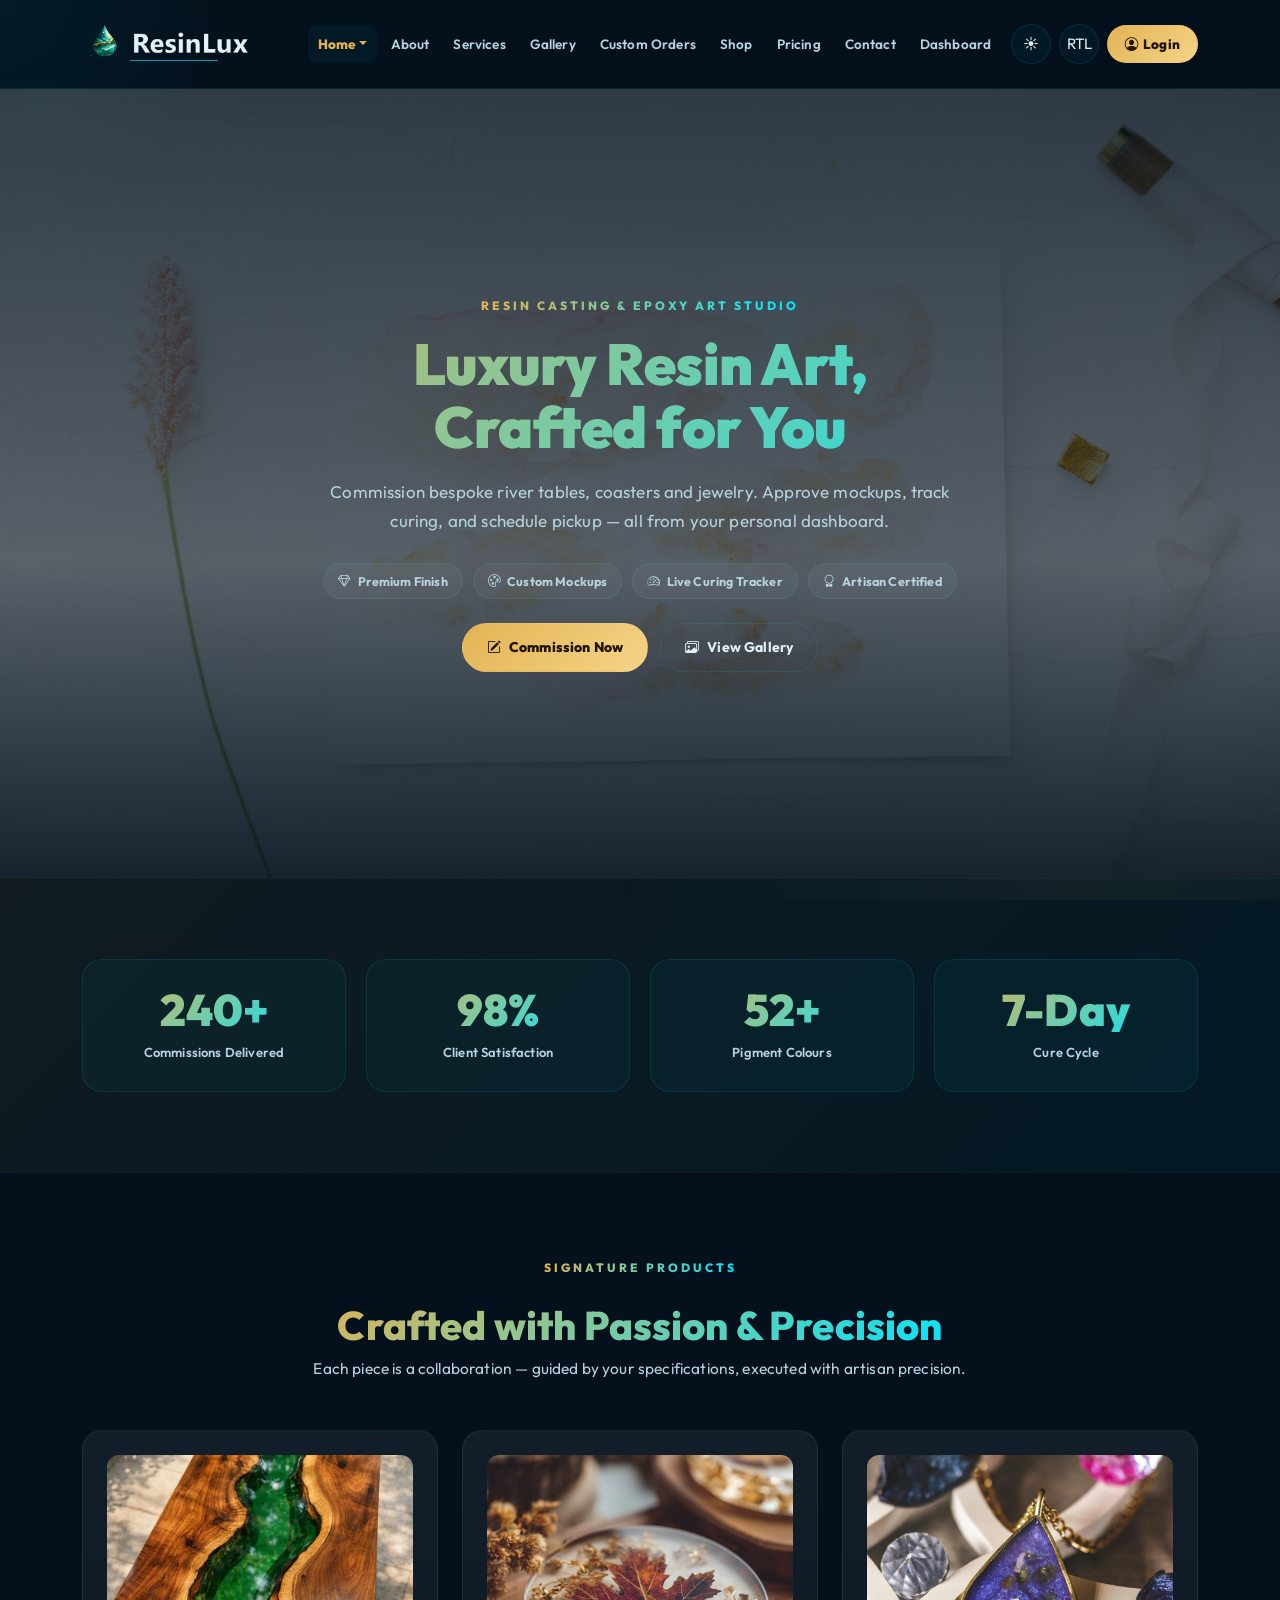
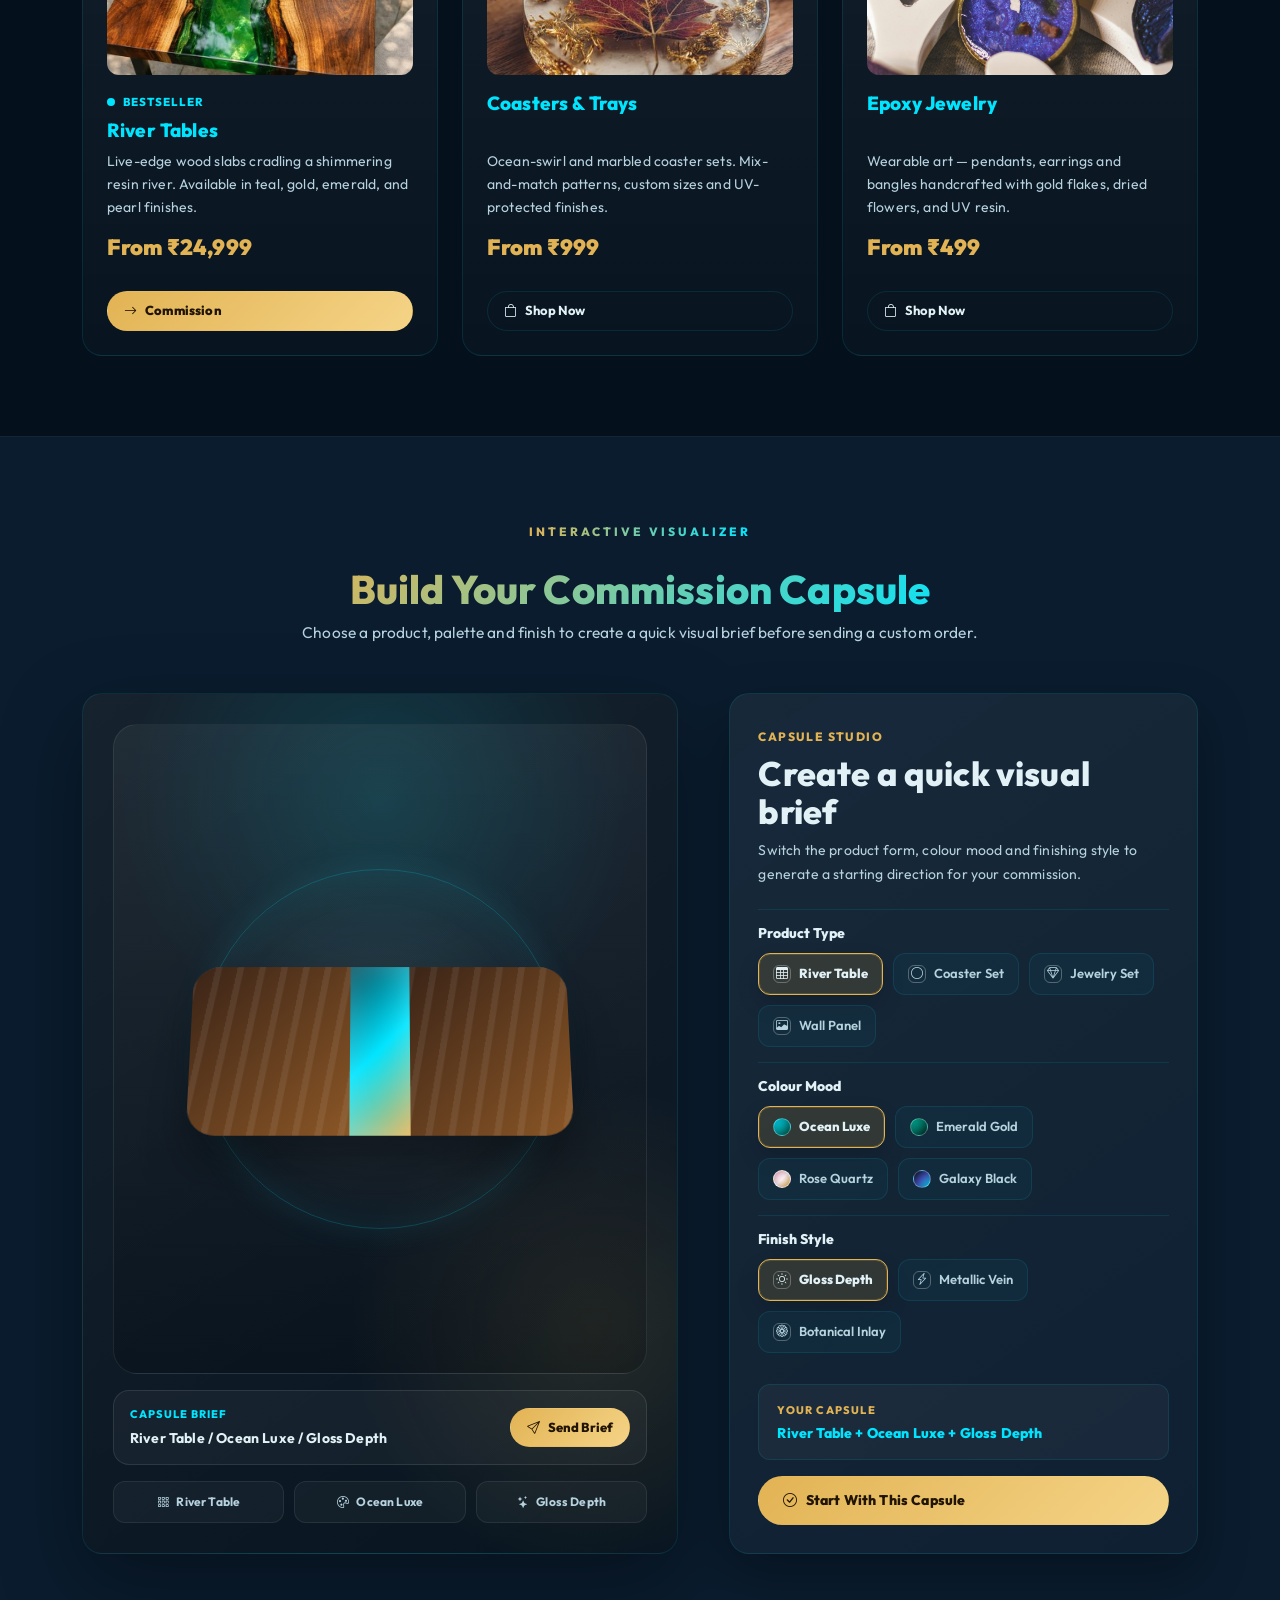
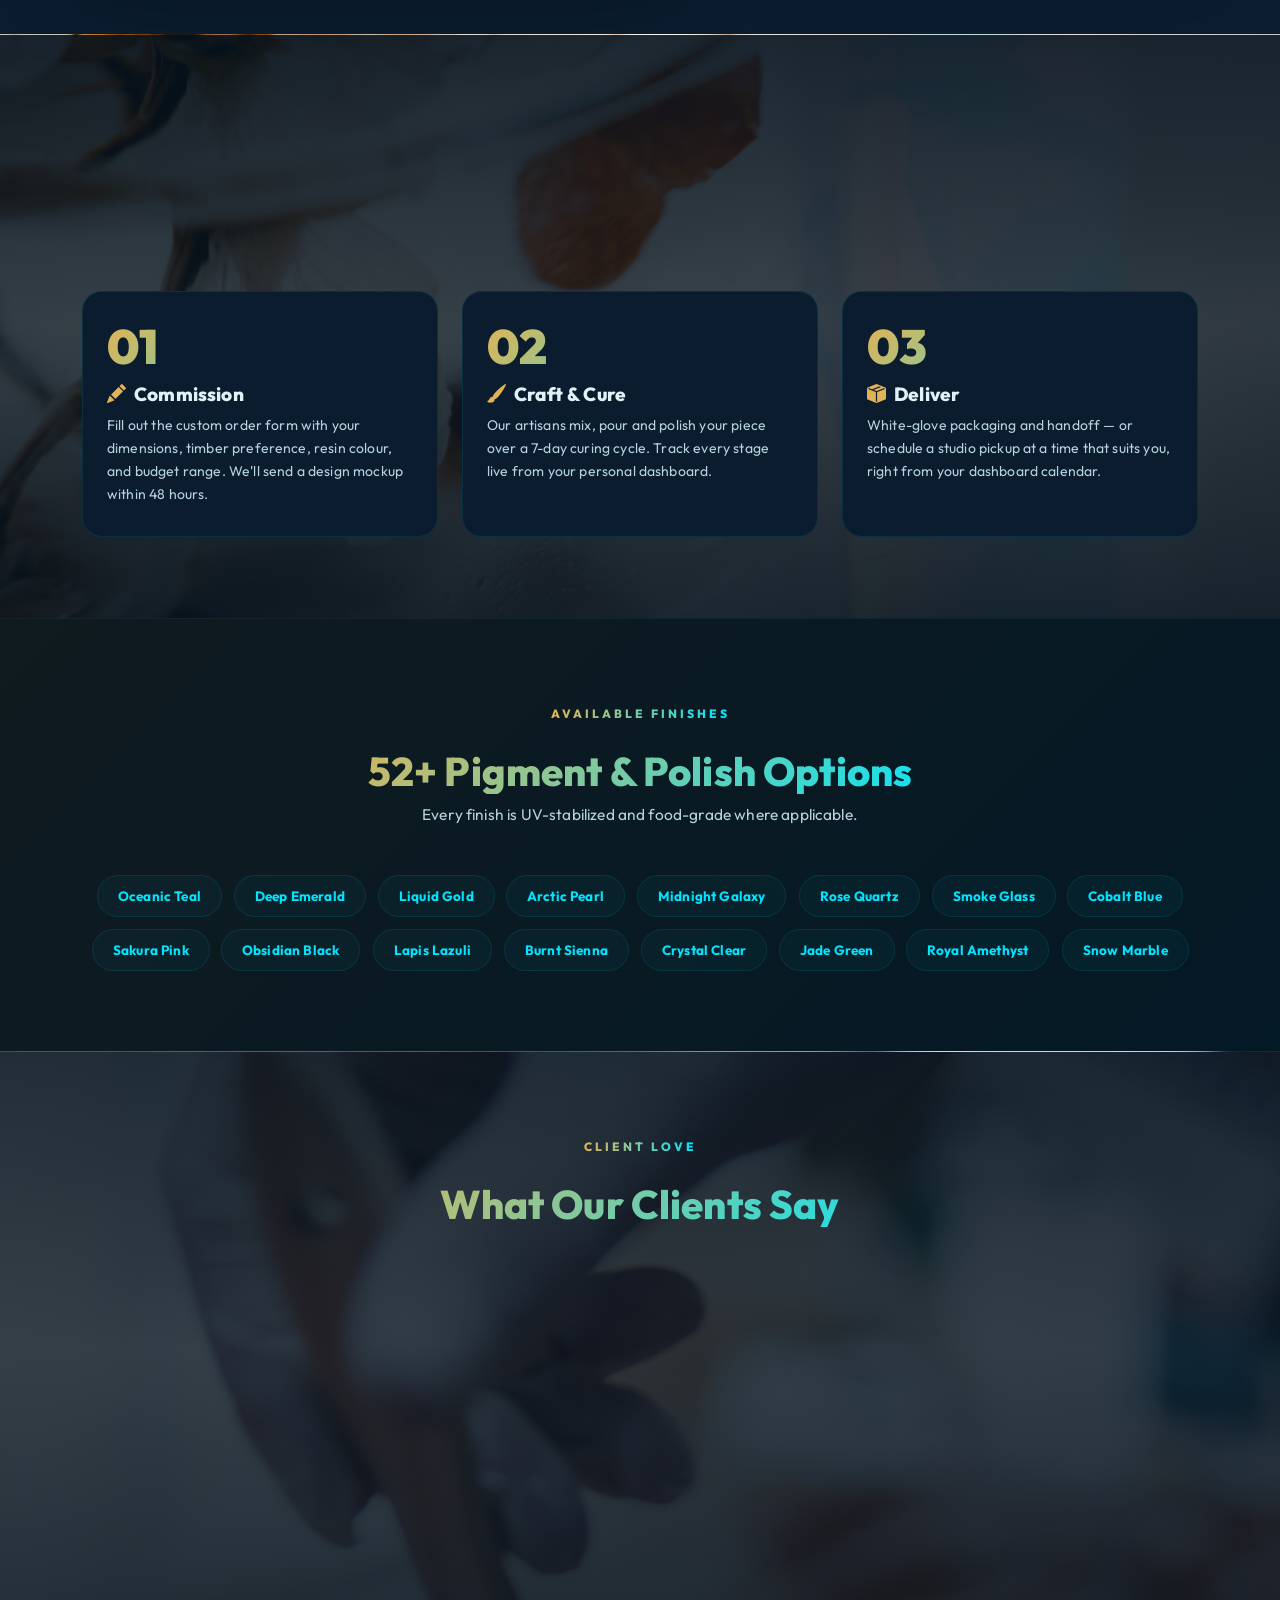
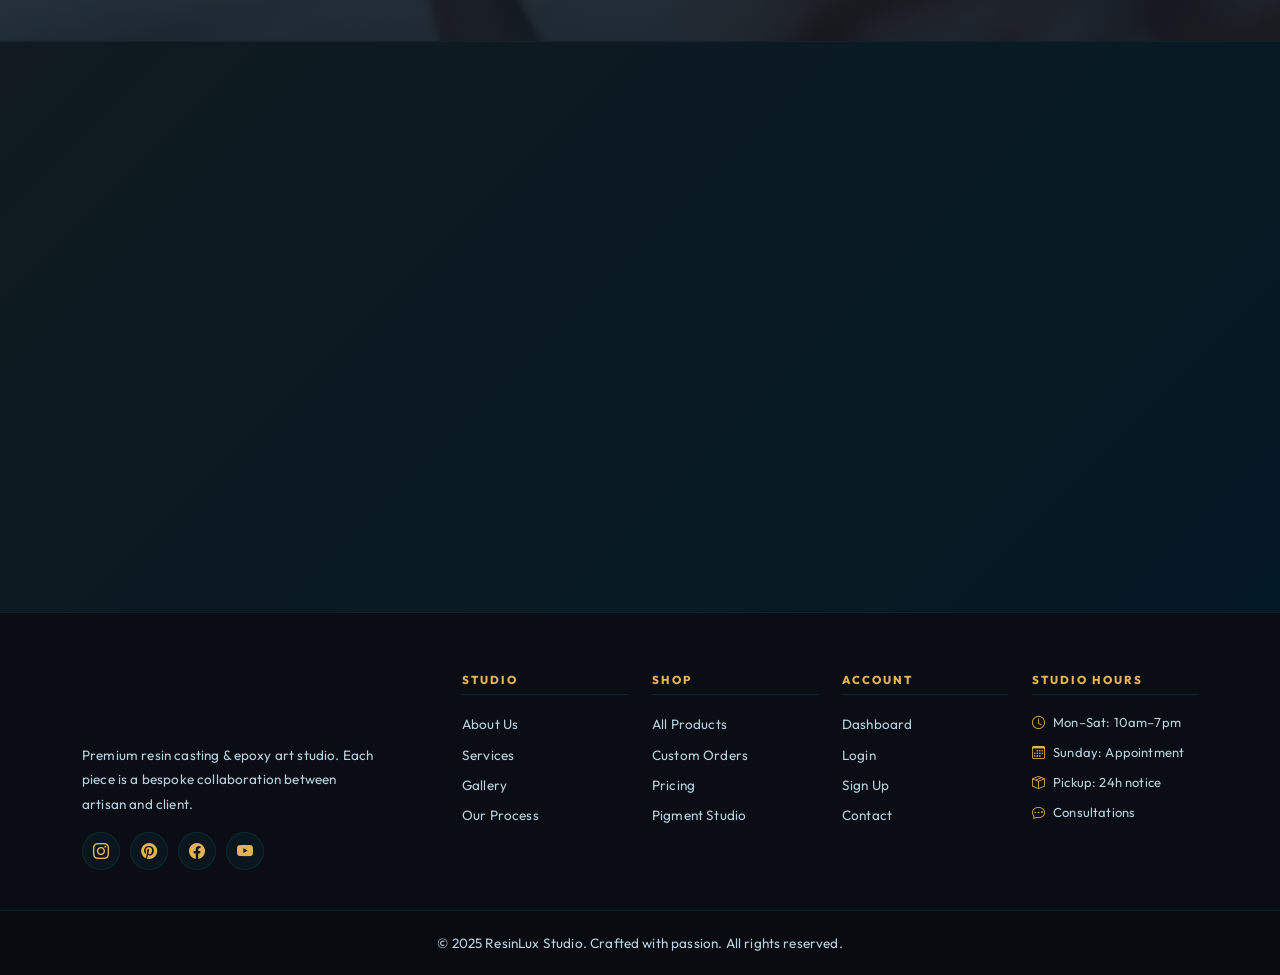
==== commit 75b32983: "changes committed" ====
--- a/index.html
+++ b/index.html
@@ -1,4 +1,4 @@
-﻿<!DOCTYPE html>
+<!DOCTYPE html>
 <html lang="en" dir="ltr">
 <head>
   <meta charset="UTF-8">
@@ -12,6 +12,7 @@
   <link rel="stylesheet" href="https://cdn.jsdelivr.net/npm/bootstrap-icons@1.11.3/font/bootstrap-icons.min.css">
   <!-- ResinLux Premium Theme -->
   <link rel="stylesheet" href="assets/css/resin-theme.css">
+  <script src="assets/js/direction-toggle.js"></script>
 </head>
 <body>
 
@@ -46,6 +47,7 @@
       </ul>
       <div class="rl-nav-actions">
         <button class="rl-icon-btn" id="themeToggle" type="button" aria-label="Toggle dark mode">☀️</button>
+        <button class="rl-icon-btn" id="dirToggle" type="button" aria-label="Toggle layout direction">RTL</button>
         <a href="login.html" class="rl-login-btn">
           <i class="bi bi-person-circle me-1"></i> Login
         </a>
@@ -59,10 +61,6 @@
 
 <!-- ===================== HERO ===================== -->
 <section class="rl-hero" style="background-image: url('assets/images/home-hero.jpg'); min-height: 88vh;">
-  <!-- Background Video -->
-  <video autoplay muted loop playsinline class="rl-hero-video">
-    <source src="assets/videos/hero-bg.mp4" type="video/mp4">
-  </video>
   <div class="rl-hero-overlay"></div>
   <div class="container rl-hero-inner text-center">
     <span class="rl-eyebrow">Resin Casting &amp; Epoxy Art Studio</span>
@@ -444,8 +442,3 @@
 <script src="assets/js/main.js"></script>
 </body>
 </html>
-
-
-
-
-
--- a/assets/css/resin-theme.css
+++ b/assets/css/resin-theme.css
@@ -2076,7 +2076,8 @@
 }
 
 .rl-auth-visual p {
-  color: rgba(255, 255, 255, 0.7);
+  color: rgba(255, 255, 255, 0.7) !important;
+  -webkit-text-fill-color: rgba(255, 255, 255, 0.7) !important;
   font-size: 15px;
   max-width: 400px;
 }
@@ -2102,6 +2103,17 @@
 .rl-auth-form-inner {
   width: 100%;
   max-width: 440px;
+}
+
+.rl-auth-body {
+  padding-top: 0 !important;
+}
+
+@media (min-width: 992px) {
+  .rl-auth-body {
+    height: 100vh !important;
+    overflow: hidden !important;
+  }
 }
 
 @media (max-width: 768px) {
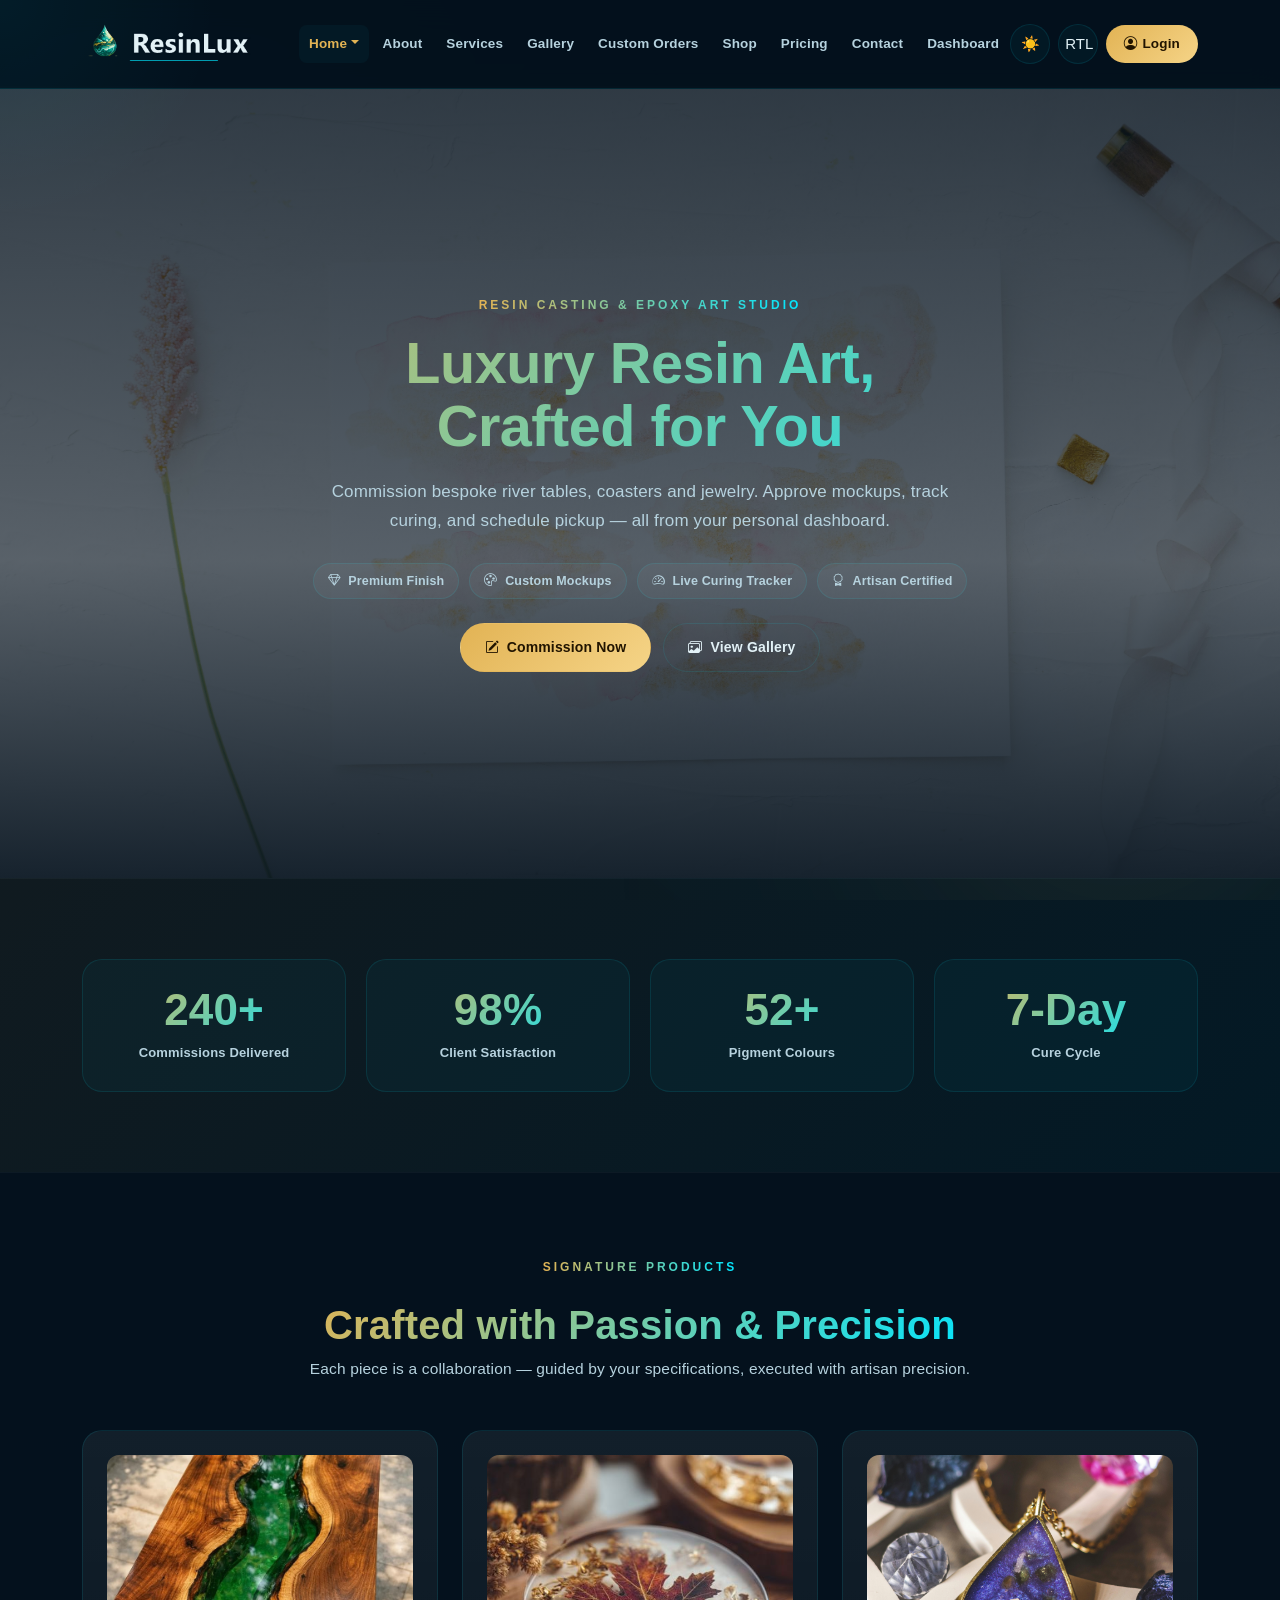
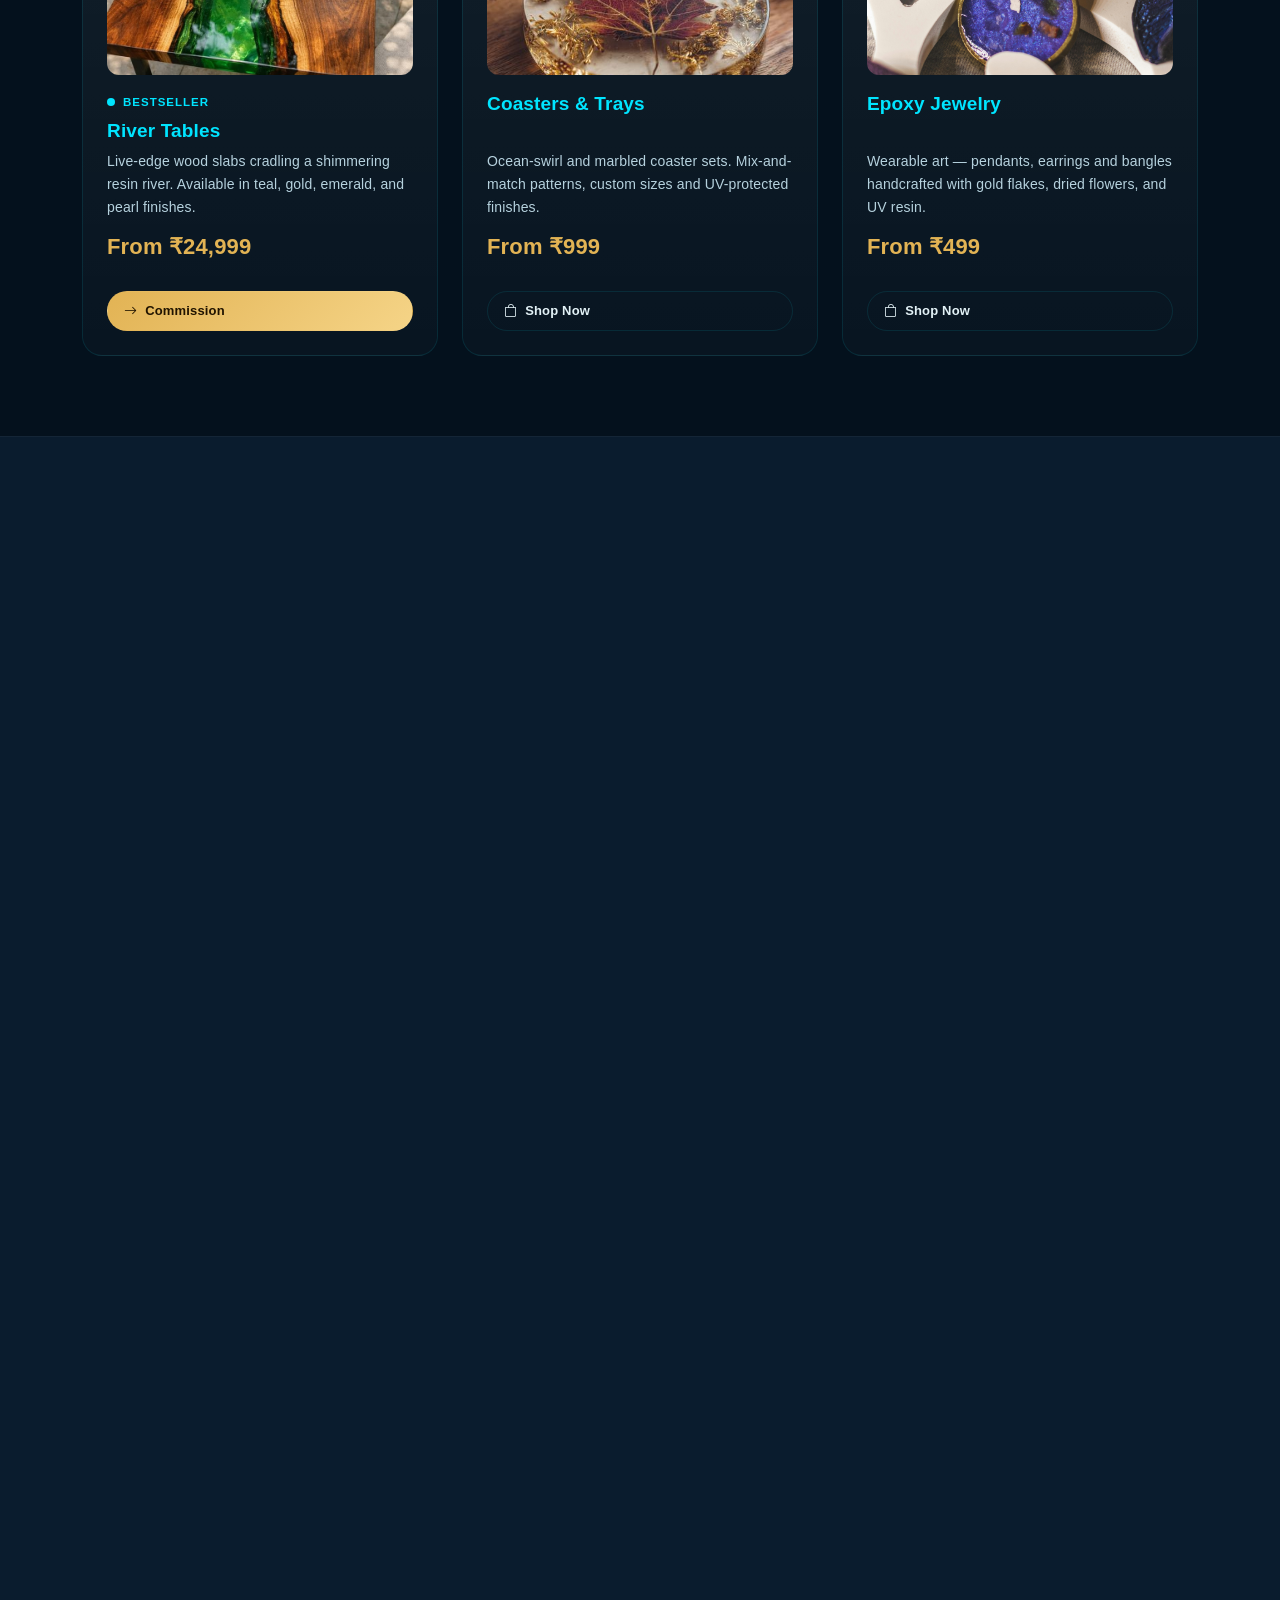
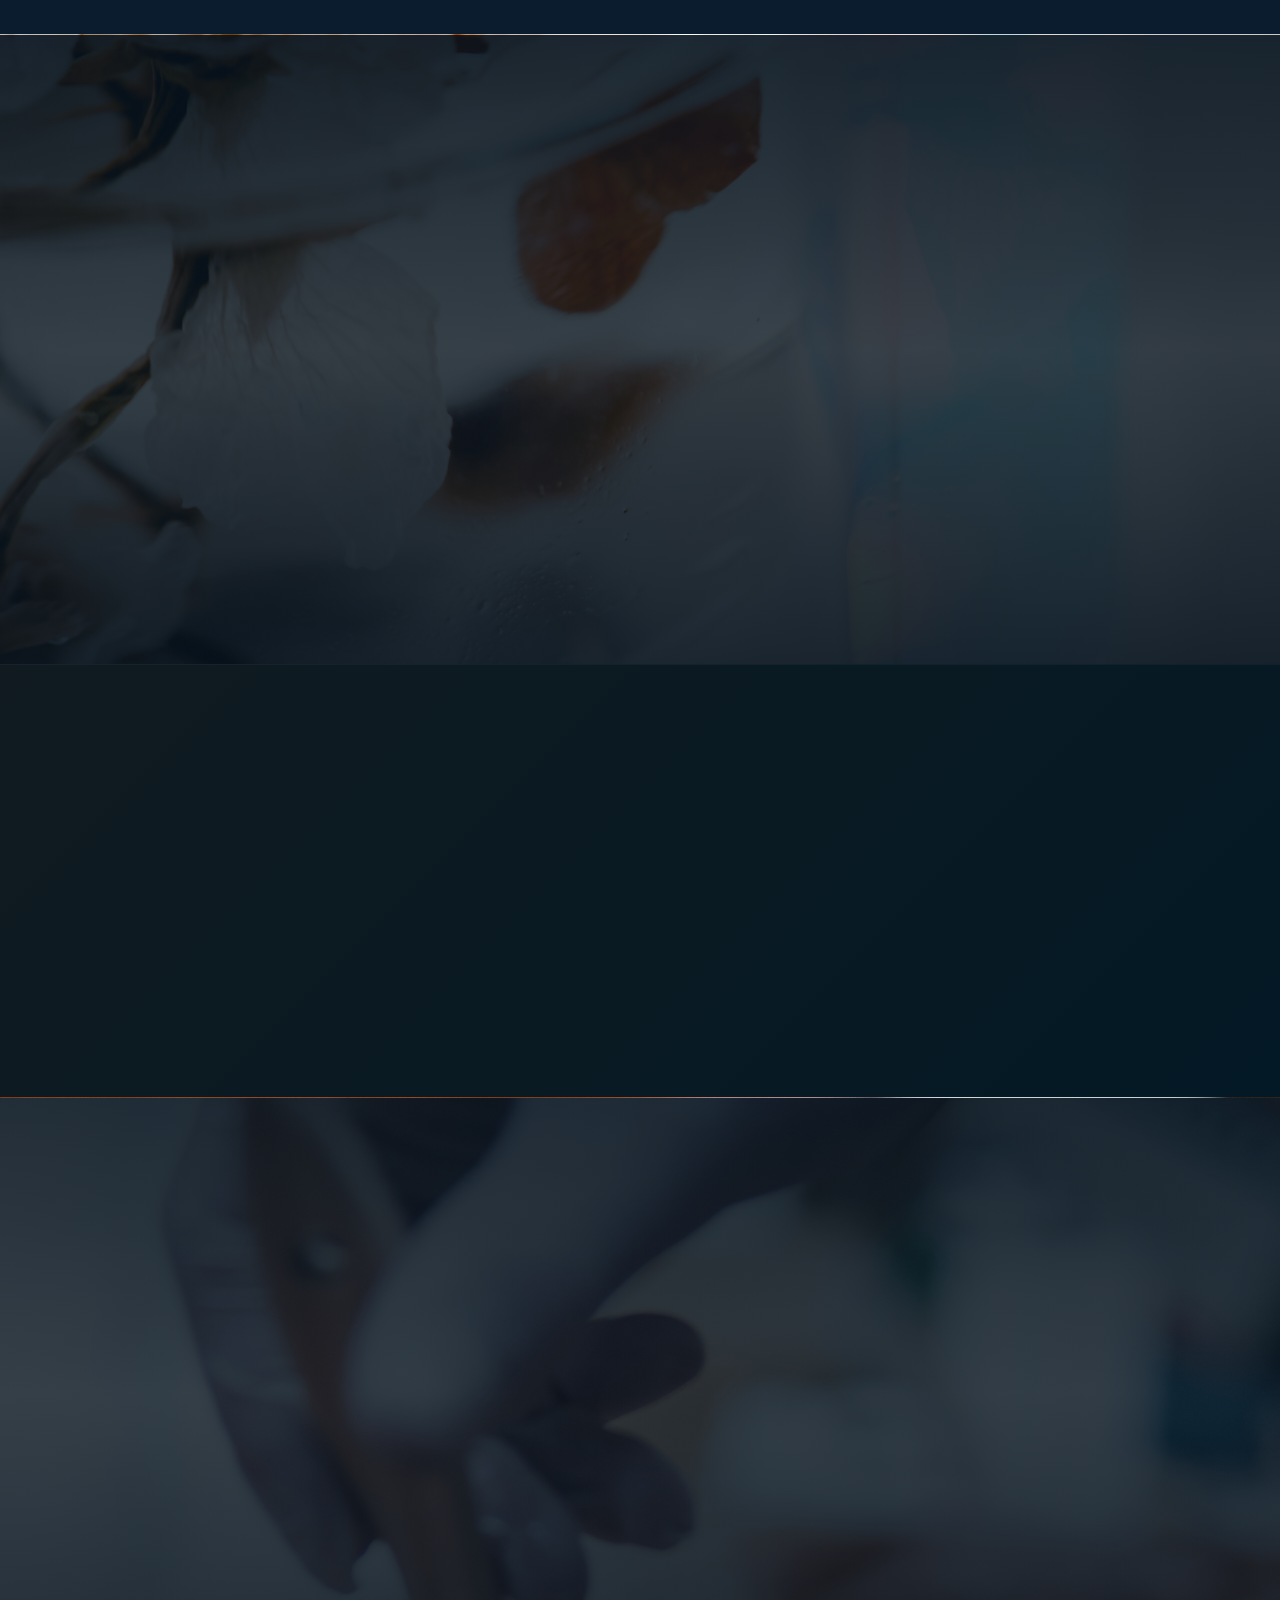
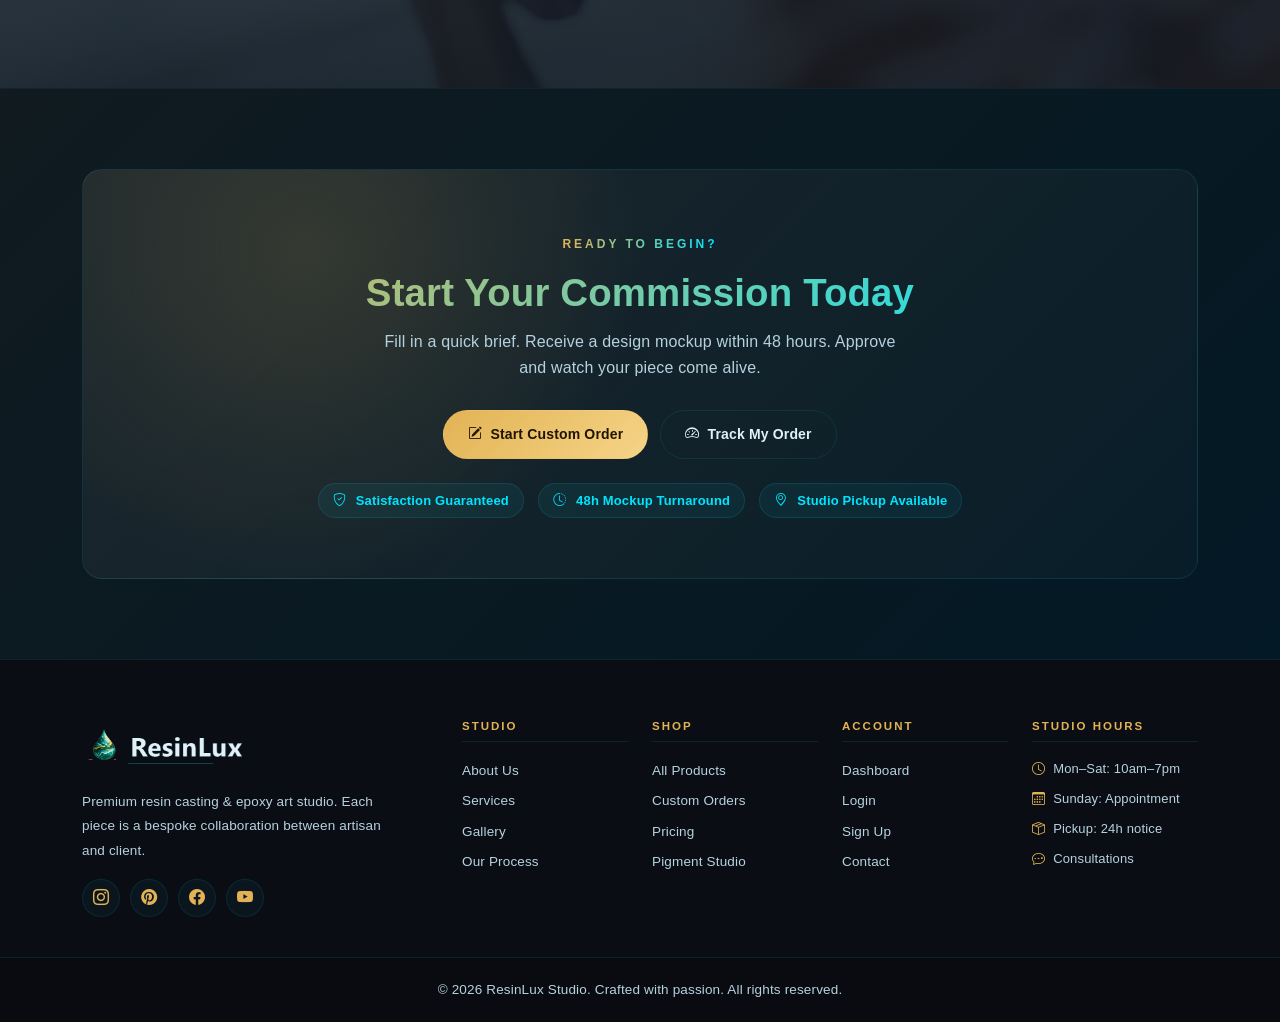
==== commit a4e1a1b4: "bug changes fixed" ====
--- a/index.html
+++ b/index.html
@@ -1,4 +1,4 @@
-<!DOCTYPE html>
+﻿<!DOCTYPE html>
 <html lang="en" dir="ltr">
 <head>
   <meta charset="UTF-8">
@@ -318,9 +318,9 @@
       <span class="rl-eyebrow">Client Love</span>
       <h2>What Our Clients Say</h2>
     </div>
-    <div class="row g-4 rl-center-odd">
+    <div class="row g-4 rl-center-odd rl-testimonial-grid">
       <div class="col-12 col-md-4">
-        <div class="rl-card text-center py-4 px-3">
+        <div class="rl-card rl-testimonial-card text-center py-4 px-3">
           <div class="mb-3">
             <img src="assets/images/avatar-arjun.png" alt="Arjun V." class="rounded-circle mx-auto" style="width: 72px; height: 72px; object-fit: cover; border: 2px solid var(--rl-gold); box-shadow: 0 0 15px var(--rl-gold-glow);">
           </div>
@@ -330,7 +330,7 @@
         </div>
       </div>
       <div class="col-12 col-md-4">
-        <div class="rl-card text-center py-4 px-3">
+        <div class="rl-card rl-testimonial-card text-center py-4 px-3">
           <div class="mb-3">
             <img src="assets/images/avatar-deepa.png" alt="Deepa R." class="rounded-circle mx-auto" style="width: 72px; height: 72px; object-fit: cover; border: 2px solid var(--rl-gold); box-shadow: 0 0 15px var(--rl-gold-glow);">
           </div>
@@ -340,7 +340,7 @@
         </div>
       </div>
       <div class="col-12 col-md-4">
-        <div class="rl-card text-center py-4 px-3">
+        <div class="rl-card rl-testimonial-card text-center py-4 px-3">
           <div class="mb-3">
             <img src="assets/images/avatar-sarah.png" alt="Sarah T." class="rounded-circle mx-auto" style="width: 72px; height: 72px; object-fit: cover; border: 2px solid var(--rl-gold); box-shadow: 0 0 15px var(--rl-gold-glow);">
           </div>
@@ -386,7 +386,9 @@
       <!-- Brand + Social -->
       <div class="col-12 col-lg-4">
         <div class="rl-footer-brand">
-          <img src="assets/images/resinlux_logo_lockup.png" alt="ResinLux" width="310" height="90">
+          <a href="index.html">
+            <img src="assets/images/resinlux_logo_lockup.png" alt="ResinLux" width="310" height="90">
+          </a>
         </div>
         <p style="max-width:300px;">Premium resin casting &amp; epoxy art studio. Each piece is a bespoke collaboration between artisan and client.</p>
         <div class="rl-social mt-3">
@@ -433,7 +435,7 @@
     </div>
   </div>
   <div class="rl-footer-bottom">
-    <p>&copy; 2025 ResinLux Studio. Crafted with passion. All rights reserved.</p>
+    <p>&copy; 2026 ResinLux Studio. Crafted with passion. All rights reserved.</p>
   </div>
 </footer>
 
--- a/assets/css/resin-theme.css
+++ b/assets/css/resin-theme.css
@@ -3,6 +3,31 @@
  * Works alongside Bootstrap 5.3
  * Dark-luxury aesthetic: deep navy, bioluminescent cyan, shoreline gold
  */
+
+/* ================================================
+   Common Full-Width Hero Pattern
+   ================================================ */
+.rl-hero {
+  position: relative;
+  min-height: 70vh;
+  display: flex;
+  align-items: center;
+  justify-content: center;
+  background-size: cover;
+  background-position: center;
+  background-repeat: no-repeat;
+  overflow: hidden;
+}
+
+.rl-hero-video {
+  position: absolute;
+  top: 0;
+  left: 0;
+  width: 100%;
+  height: 100%;
+  object-fit: cover;
+  pointer-events: none;
+}
 
 /* ================================================
    Google Fonts
@@ -190,6 +215,7 @@
   color: var(--rl-muted) !important;
   padding: 8px 10px !important;
   border-radius: 8px;
+  white-space: nowrap;
   transition: color 0.2s, background 0.2s;
 }
 
@@ -287,6 +313,55 @@
   transform: translateY(-2px);
   box-shadow: 0 10px 24px var(--rl-gold-glow);
   color: #211400 !important;
+}
+
+/* Tablet landscape: keep the full header aligned without wrapping long nav items. */
+@media (min-width: 992px) and (max-width: 1199.98px) {
+  .rl-navbar > .container {
+    max-width: 100%;
+    padding-left: 22px;
+    padding-right: 22px;
+  }
+
+  .rl-brand img {
+    height: 50px;
+    max-height: 50px;
+  }
+
+  .rl-navbar .navbar-collapse {
+    min-width: 0;
+  }
+
+  .rl-navbar .navbar-nav {
+    gap: 0 !important;
+    flex-shrink: 1;
+    min-width: 0;
+  }
+
+  .rl-navbar .nav-item {
+    flex-shrink: 1;
+  }
+
+  .rl-nav-link {
+    font-size: 12.5px;
+    padding: 7px 6px !important;
+  }
+
+  .rl-nav-actions {
+    gap: 6px;
+    flex-shrink: 0;
+  }
+
+  .rl-icon-btn {
+    width: 38px;
+    height: 38px;
+    font-size: 13px;
+  }
+
+  .rl-login-btn {
+    padding: 8px 14px;
+    font-size: 12.5px;
+  }
 }
 
 /* Mobile navbar panel */
@@ -483,7 +558,6 @@
   /* Reduced opacity so the hero background image stays vivid, not misty */
   background: linear-gradient(180deg, rgba(245, 248, 250, 0.28) 0%, rgba(245, 248, 250, 0.12) 50%, rgba(245, 248, 250, 0.42) 100%);
 }
-
 .rl-hero-inner {
   position: relative;
   z-index: 2;
@@ -1016,6 +1090,8 @@
   padding: 30px 24px;
   position: relative;
   overflow: hidden;
+  display: flex;
+  flex-direction: column;
   transition: all 0.35s ease;
 }
 
@@ -1044,6 +1120,8 @@
 .rl-step p {
   color: var(--rl-muted);
   font-size: 14px;
+  line-height: 1.65;
+  min-height: 70px;
   margin: 0;
 }
 
@@ -1057,6 +1135,10 @@
   .rl-steps {
     grid-template-columns: 1fr;
     gap: 16px;
+  }
+
+  .rl-step p {
+    min-height: 0;
   }
 }
 
@@ -2050,7 +2132,9 @@
   background-position: center;
   display: flex;
   flex-direction: column;
-  justify-content: flex-end;
+  justify-content: center;
+  align-items: center;
+  text-align: center;
   padding: 50px;
   min-height: 500px;
 }
@@ -2064,15 +2148,27 @@
 .rl-auth-visual-content {
   position: relative;
   z-index: 1;
+  width: 100%;
+}
+
+.rl-auth-visual-content a {
+  justify-content: center !important;
+}
+
+.rl-auth-visual-details {
+  justify-content: center !important;
+  align-items: center !important;
 }
 
 .rl-auth-visual h2 {
   font-size: 36px;
-  color: white;
+  color: var(--rl-gold); /* Fallback color for browsers that don't support text clipping */
   margin-bottom: 12px;
   background: linear-gradient(135deg, var(--rl-gold), var(--rl-cyan));
+  background-clip: text;
   -webkit-background-clip: text;
   -webkit-text-fill-color: transparent;
+  display: block; /* Ensure block layout for clipping */
 }
 
 .rl-auth-visual p {
@@ -2080,6 +2176,28 @@
   -webkit-text-fill-color: rgba(255, 255, 255, 0.7) !important;
   font-size: 15px;
   max-width: 400px;
+  margin-left: auto;
+  margin-right: auto;
+}
+
+body.light-mode .rl-auth-visual-overlay {
+  background:
+    linear-gradient(to top, rgba(8, 22, 36, 0.92) 0%, rgba(8, 22, 36, 0.66) 58%, rgba(8, 22, 36, 0.5) 100%),
+    radial-gradient(circle at 50% 48%, rgba(0, 109, 119, 0.18), transparent 42%);
+}
+
+body.light-mode .rl-auth-visual h2 {
+  background: linear-gradient(135deg, #f5d487 0%, #6ff3ff 55%, #ffffff 100%);
+  background-clip: text;
+  -webkit-background-clip: text;
+  color: #f5d487;
+  -webkit-text-fill-color: transparent;
+  text-shadow: 0 12px 34px rgba(0, 0, 0, 0.42);
+}
+
+body.light-mode .rl-auth-visual p {
+  color: rgba(255, 255, 255, 0.86) !important;
+  -webkit-text-fill-color: rgba(255, 255, 255, 0.86) !important;
 }
 
 .rl-auth-logo {
@@ -2109,6 +2227,15 @@
   padding-top: 0 !important;
 }
 
+/* Custom Checkbox Styling */
+.rl-checkbox-container input:checked ~ .rl-checkbox-box {
+  border-color: var(--rl-gold) !important;
+  background: rgba(226, 179, 84, 0.1) !important;
+}
+.rl-checkbox-container input:checked ~ .rl-checkbox-box i {
+  opacity: 1 !important;
+}
+
 @media (min-width: 992px) {
   .rl-auth-body {
     height: 100vh !important;
@@ -2116,22 +2243,68 @@
   }
 }
 
-@media (max-width: 768px) {
+@media (max-width: 991.98px) {
   .rl-auth-page {
     grid-template-columns: 1fr;
+    display: flex;
+    flex-direction: column;
+    min-height: 100vh;
   }
 
   .rl-auth-visual {
-    display: none;
+    display: flex !important;
+    min-height: 220px;
+    padding: 30px 20px;
+    justify-content: center;
+    align-items: center;
+    text-align: center;
+  }
+
+  .rl-auth-visual-overlay {
+    background: linear-gradient(180deg, rgba(4, 17, 29, 0.6) 0%, rgba(4, 17, 29, 0.85) 100%);
+  }
+
+  .rl-auth-visual-content {
+    display: flex;
+    flex-direction: column;
+    align-items: center;
+  }
+
+  .rl-auth-visual-content a {
+    margin-bottom: 12px !important;
+  }
+
+  .rl-auth-visual h2 {
+    font-size: 24px;
+    margin-bottom: 6px;
+  }
+
+  .rl-auth-visual p {
+    font-size: 13.5px;
+    margin: 0 auto;
+    max-width: 480px;
+  }
+
+  .rl-auth-visual-details {
+    display: none !important;
   }
 
   .rl-auth-form-panel {
-    padding: 40px 24px;
+    padding: 32px 20px;
+    flex: 1;
   }
 
   .rl-auth-logo {
-    height: 58px !important;
-    max-height: 58px;
+    height: 52px !important;
+    max-height: 52px;
+  }
+}
+
+@media (max-width: 1024px) {
+  .rl-auth-visual p {
+    text-align: center !important;
+    margin-left: auto !important;
+    margin-right: auto !important;
   }
 }
 
@@ -2175,6 +2348,13 @@
   border: 0;
   background: transparent;
   object-fit: contain;
+}
+
+.rl-footer-brand a,
+.rl-footer-brand a:hover {
+  display: inline-block;
+  padding: 0 !important;
+  transition: none !important;
 }
 
 .rl-footer h5 {
@@ -4264,3 +4444,25 @@
     font-size: 12px;
   }
 }
+
+/* Home 1 testimonials: keep quote and author lines aligned across the three cards. */
+.rl-testimonial-card {
+  justify-content: flex-start;
+}
+
+.rl-testimonial-card p:first-of-type {
+  line-height: 1.65;
+  min-height: 70px;
+  margin-bottom: 0;
+}
+
+.rl-testimonial-card p:last-of-type {
+  margin-top: auto !important;
+  padding-top: 12px;
+}
+
+@media (max-width: 767.98px) {
+  .rl-testimonial-card p:first-of-type {
+    min-height: 0;
+  }
+}
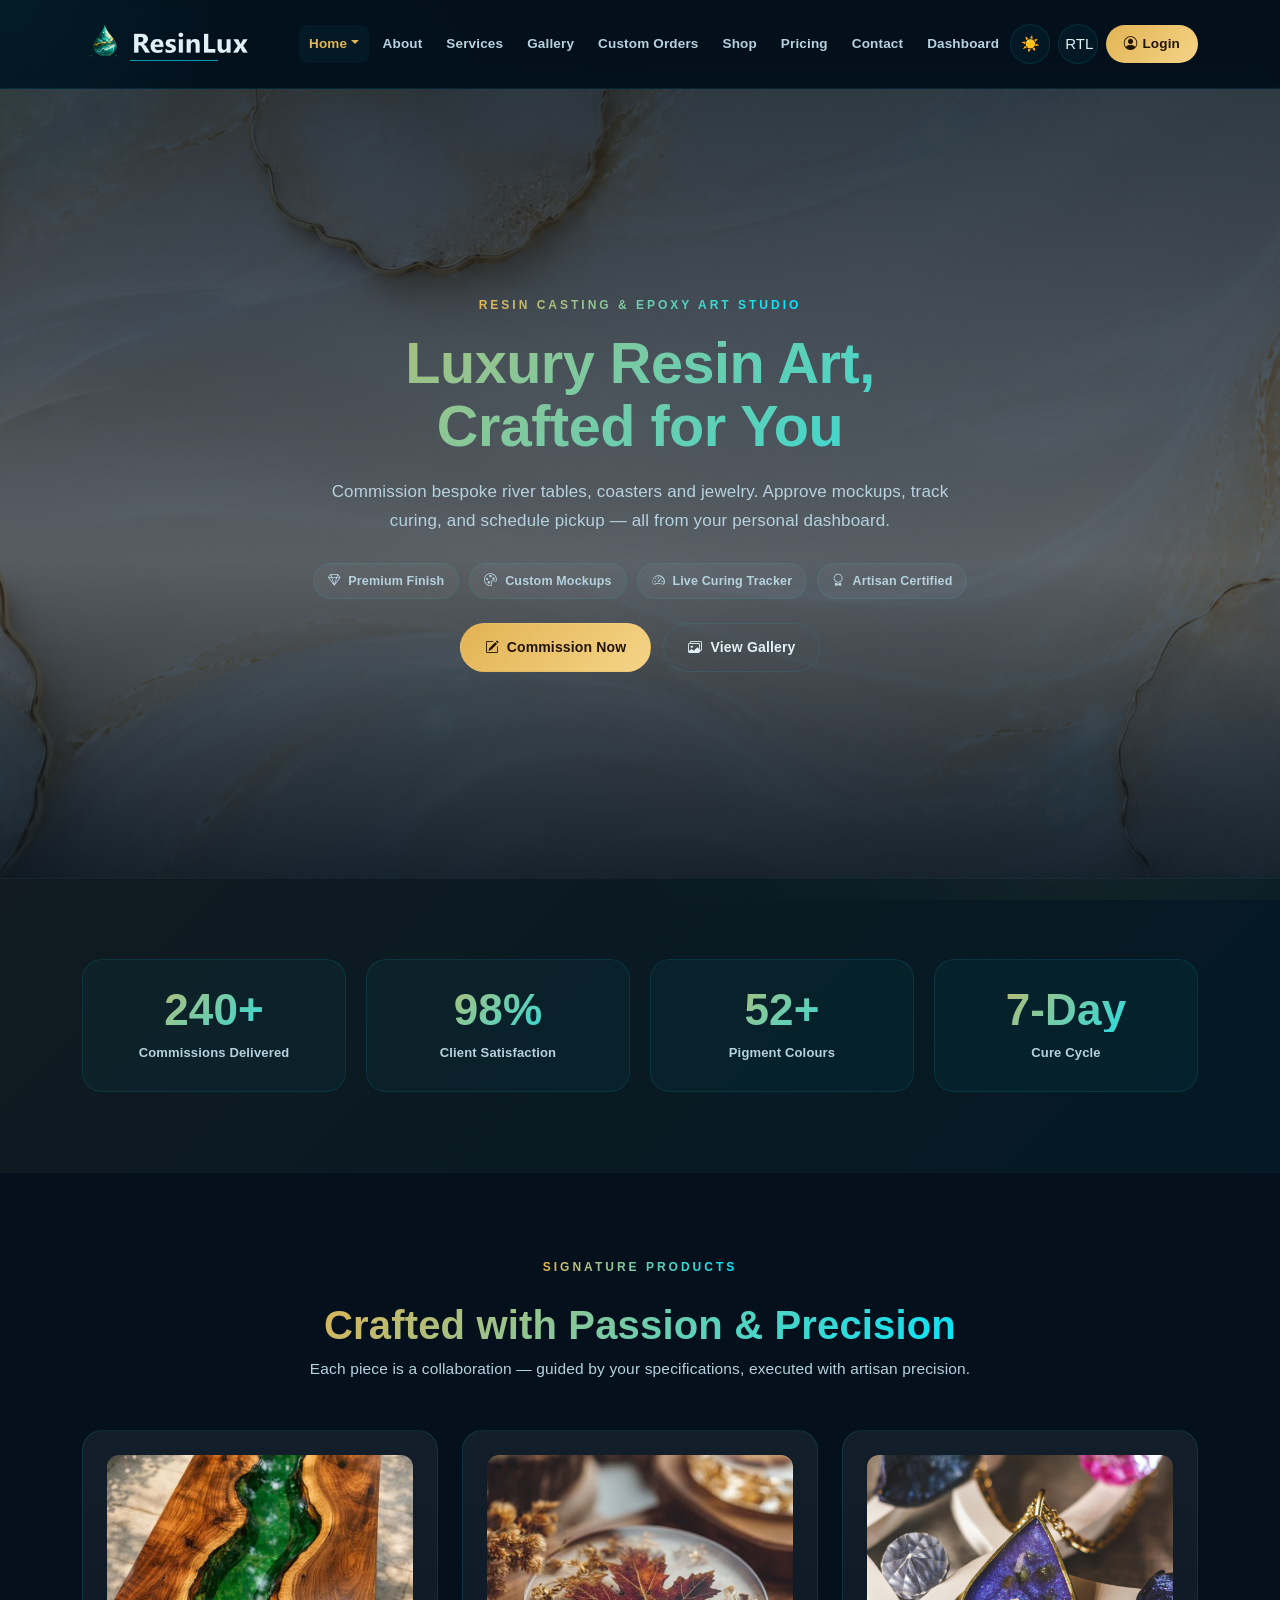
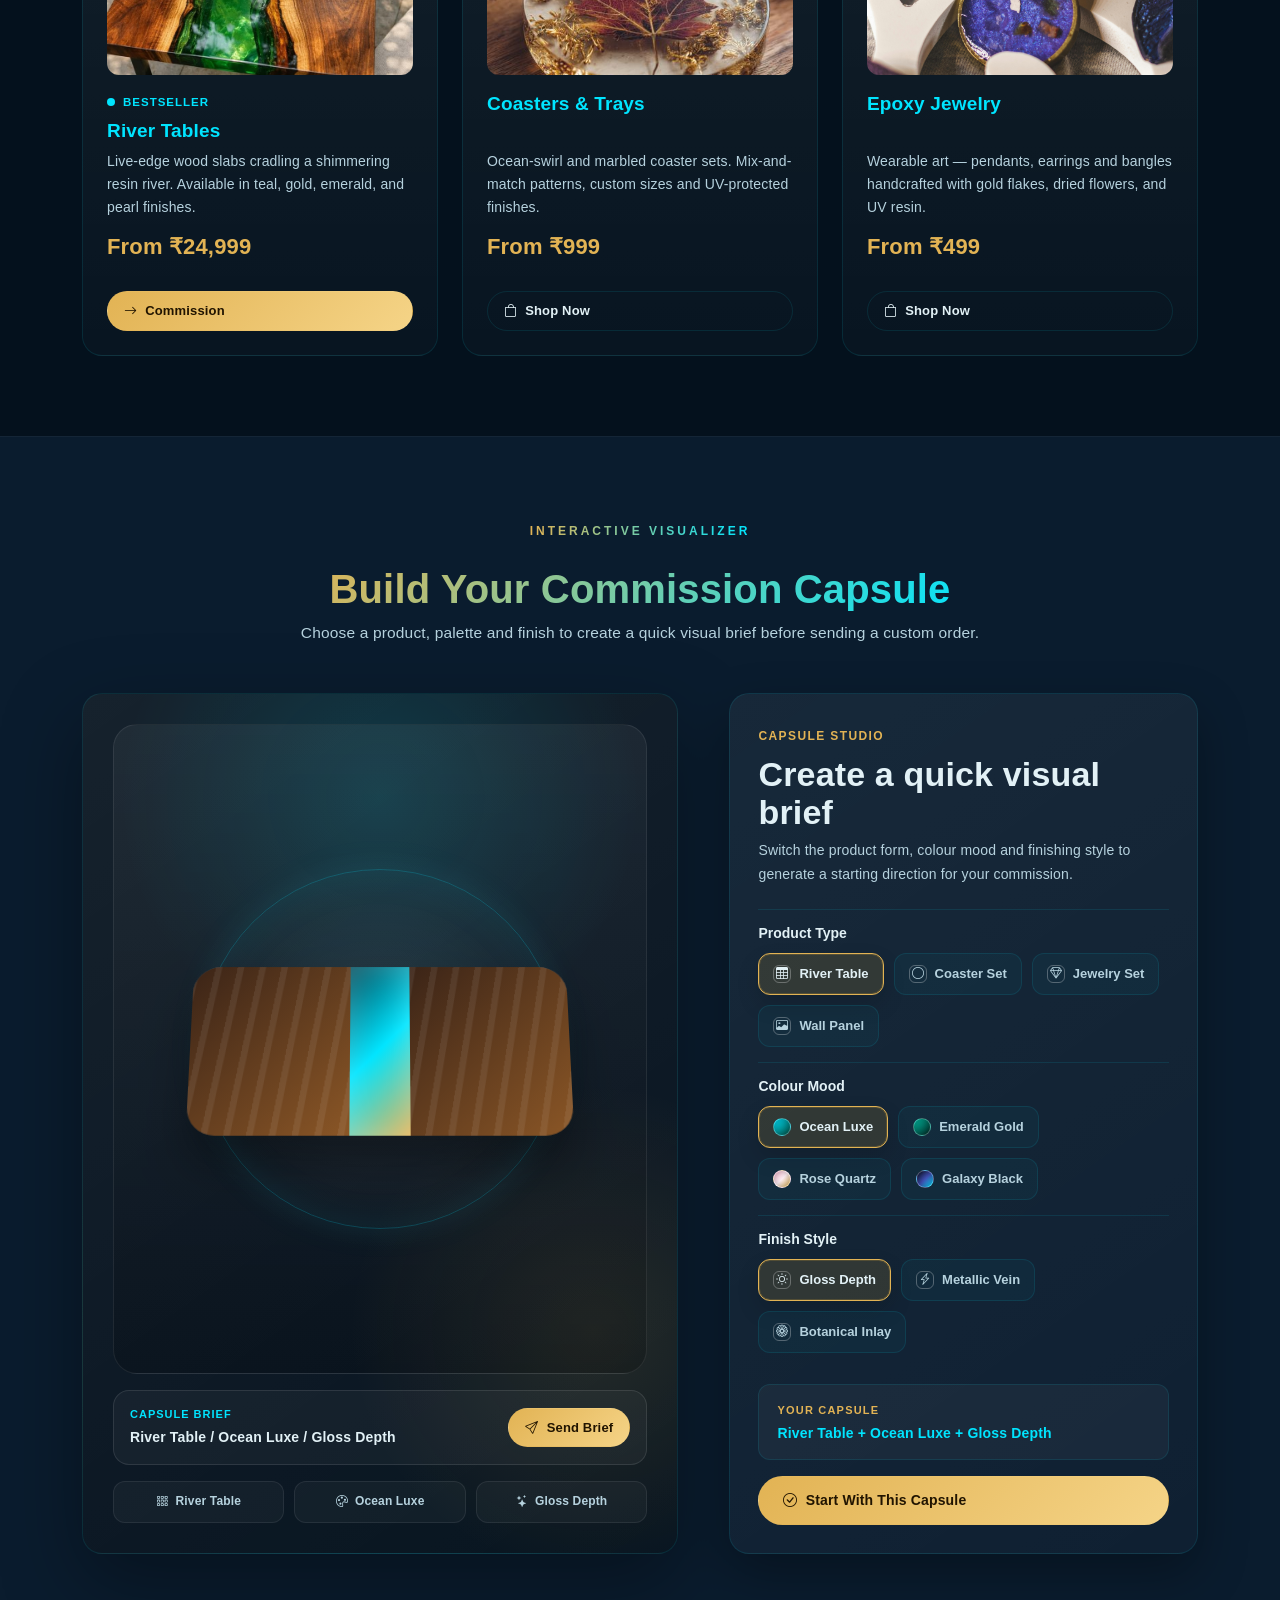
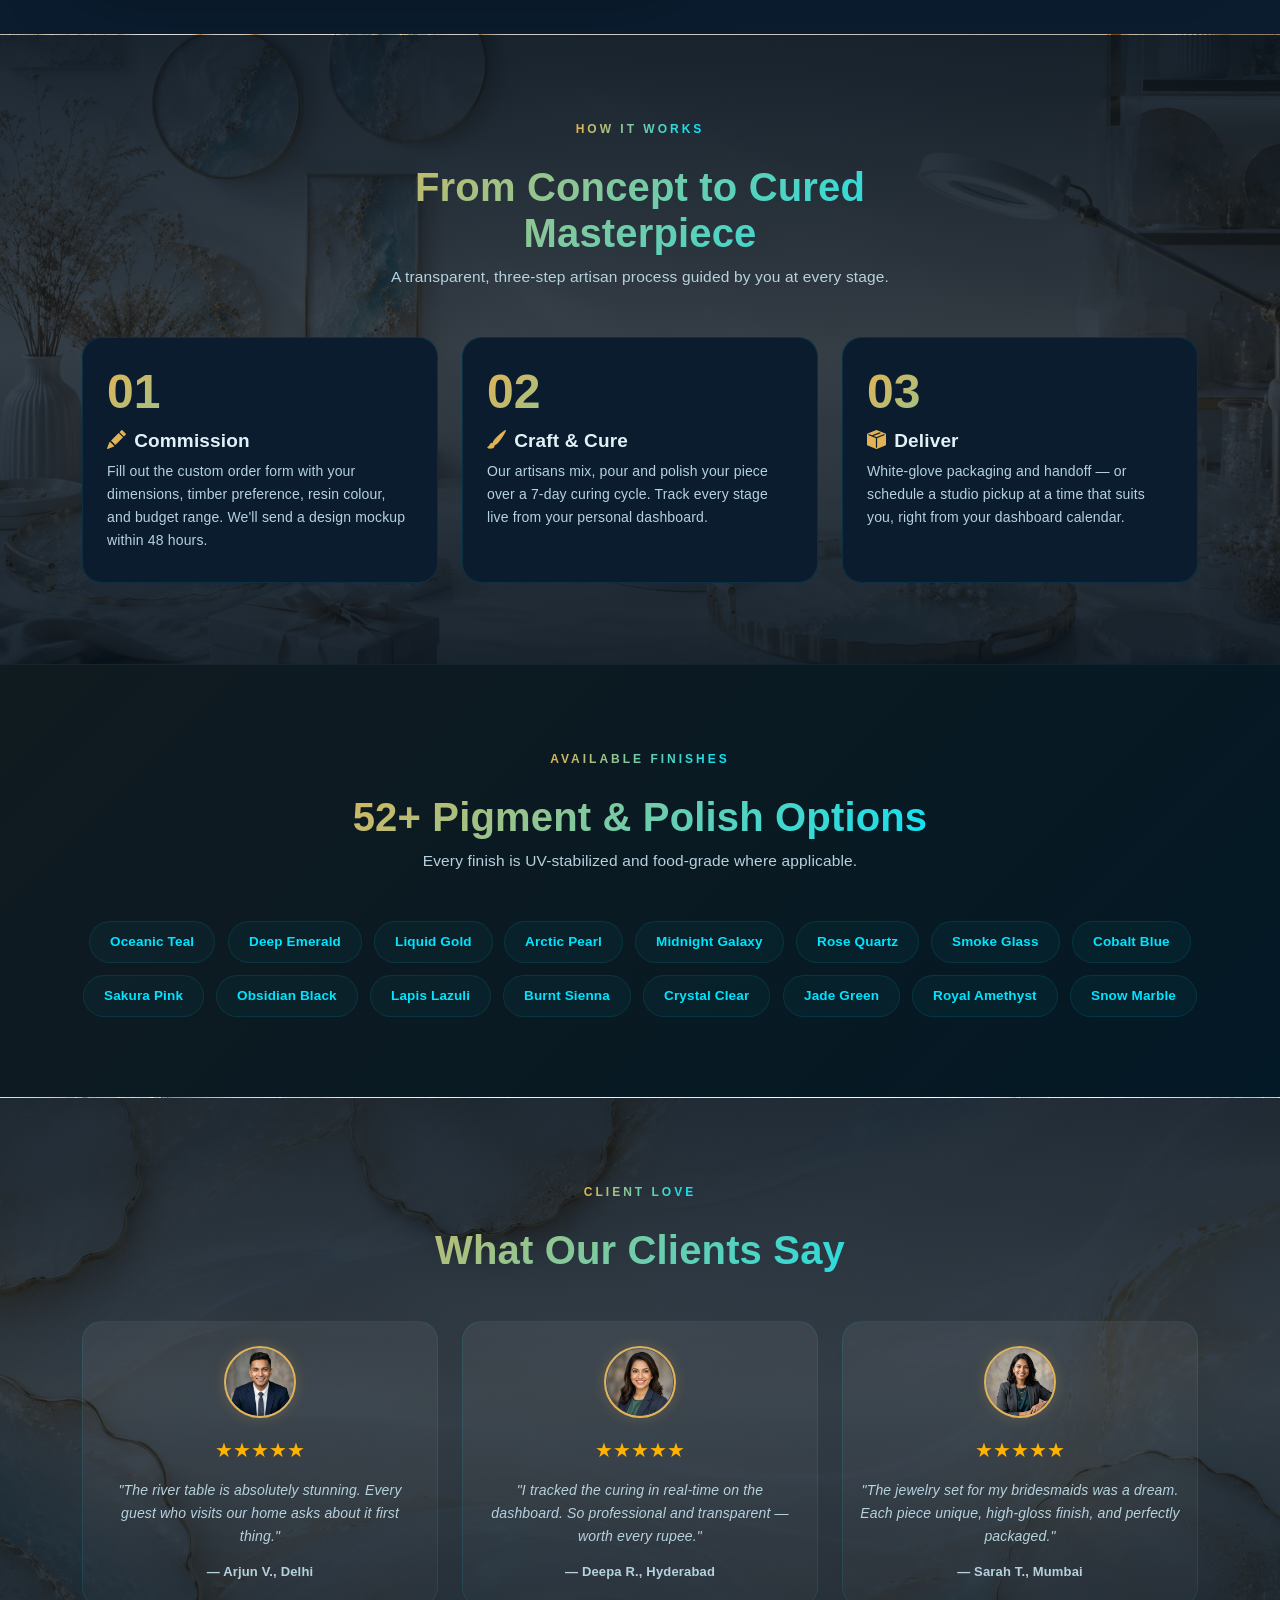
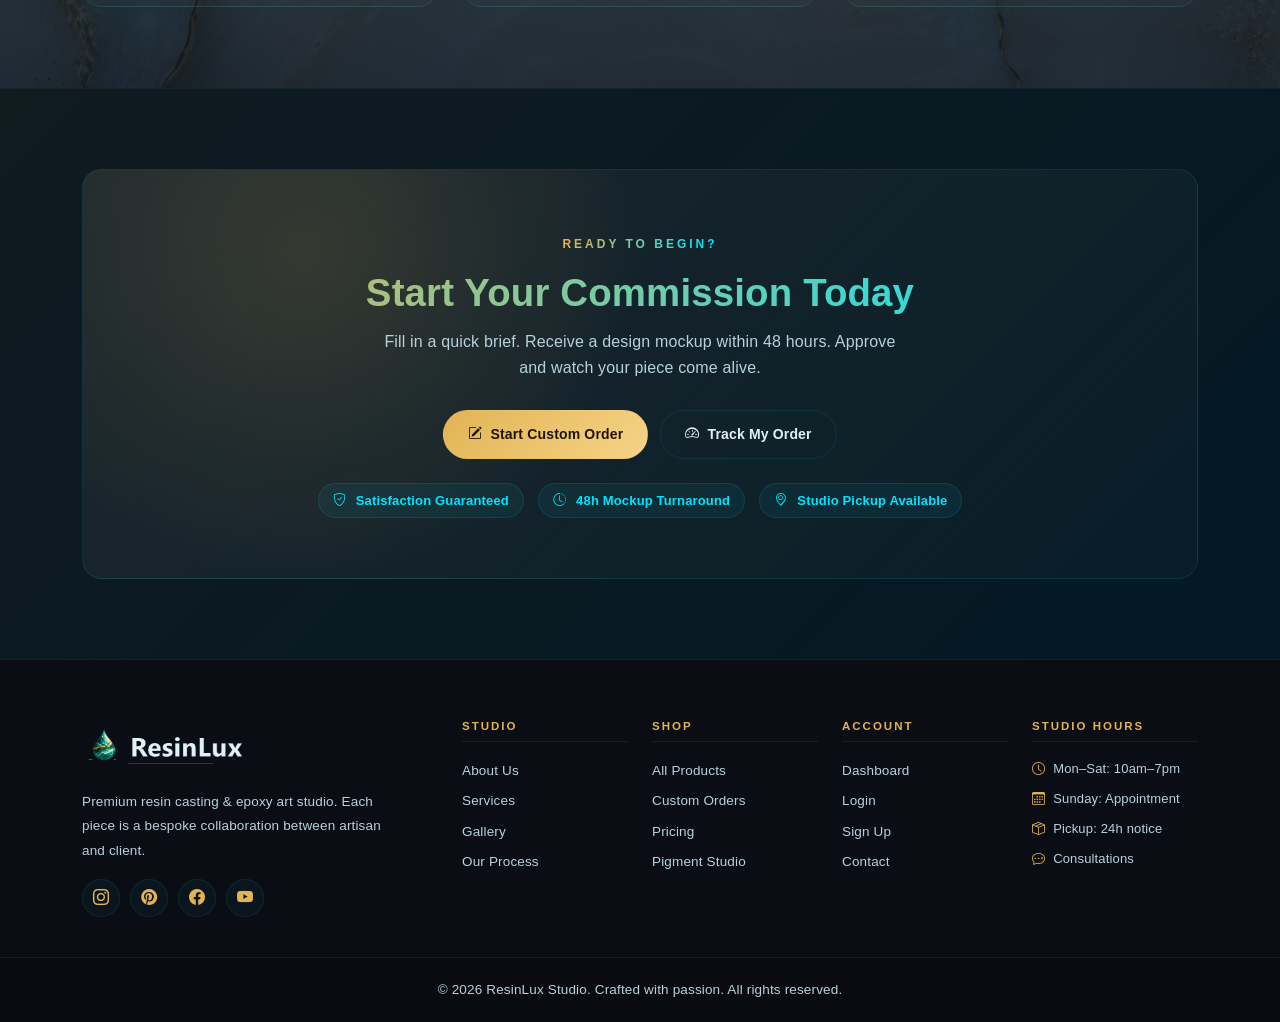
==== commit 0b7aa8ab: "bugs fixed" ====
--- a/index.html
+++ b/index.html
@@ -60,7 +60,7 @@
 <main>
 
 <!-- ===================== HERO ===================== -->
-<section class="rl-hero" style="background-image: url('assets/images/home-hero.jpg'); min-height: 88vh;">
+<section class="rl-hero" style="background-image: url('assets/images/home-hero.png'); min-height: 88vh;">
   <div class="rl-hero-overlay"></div>
   <div class="container rl-hero-inner text-center">
     <span class="rl-eyebrow">Resin Casting &amp; Epoxy Art Studio</span>
@@ -254,7 +254,7 @@
   </div>
 </section>
 <!-- ===================== PROCESS TIMELINE ===================== -->
-<section class="rl-section rl-section-bg-process" style="background-image: url('assets/images/home-river-table.jpg');">
+<section class="rl-section rl-section-bg-process" style="background-image: url('assets/images/about_page_bg.png');">
   <div class="container">
     <div class="rl-section-title">
       <span class="rl-eyebrow">How It Works</span>
@@ -312,7 +312,7 @@
 </section>
 
 <!-- ===================== TESTIMONIAL STRIP ===================== -->
-<section class="rl-section rl-section-bg-testimonials" style="background-image: url('assets/images/home-coasters.jpg');">
+<section class="rl-section rl-section-bg-testimonials" style="background-image: url('assets/images/home-hero.png');">
   <div class="container">
     <div class="rl-section-title">
       <span class="rl-eyebrow">Client Love</span>
--- a/assets/css/resin-theme.css
+++ b/assets/css/resin-theme.css
@@ -1017,6 +1017,7 @@
   background: linear-gradient(135deg, var(--rl-gold), var(--rl-cyan));
   -webkit-background-clip: text;
   -webkit-text-fill-color: transparent;
+  white-space: nowrap;
 }
 
 .rl-stat-label {
@@ -1031,13 +1032,24 @@
   .rl-stats-strip {
     gap: 16px;
   }
+  .rl-stat-number {
+    font-size: 32px;
+  }
+}
+
+@media (min-width: 769px) and (max-width: 1024px) {
+  .rl-stat-label {
+    min-height: 38px;
+    display: flex;
+    align-items: center;
+    justify-content: center;
+  }
 }
 
 @media (max-width: 768px) {
   .rl-stats-strip {
     grid-template-columns: repeat(2, 1fr);
   }
-
   .rl-stat-number {
     font-size: 38px;
   }
@@ -1349,6 +1361,22 @@
 
   .rl-split p {
     font-size: 13.5px;
+  }
+}
+
+/* ================================================
+   Pigment Swatch Circles (Home 2)
+   ================================================ */
+.rl-pigment-circles {
+  display: flex;
+  flex-wrap: wrap;
+  gap: 10px;
+  margin: 20px 0 24px;
+}
+
+@media (max-width: 991px) {
+  .rl-pigment-circles {
+    justify-content: center;
   }
 }
 
@@ -2643,13 +2671,15 @@
 /* Cursor spotlight */
 .rl-spotlight {
   position: fixed;
+  top: 0;
+  left: 0;
   width: 440px;
   height: 440px;
   border-radius: 50%;
   background: radial-gradient(circle, rgba(0, 229, 255, 0.055) 0%, transparent 70%);
   pointer-events: none;
   z-index: 9999;
-  transform: translate(-50%, -50%);
+  transform: translate3d(-50%, -50%, 0);
   mix-blend-mode: screen;
 }
 
@@ -2661,27 +2691,26 @@
 /* Click ripple */
 .rl-ripple {
   position: absolute;
+  width: 100px;
+  height: 100px;
   border: 2px solid var(--rl-cyan);
   border-radius: 50%;
   pointer-events: none;
   z-index: 99999;
-  transform: translate(-50%, -50%);
-  animation: rl-ripple-out 0.8s cubic-bezier(0.1, 0.8, 0.3, 1) forwards;
+  transform: translate3d(-50%, -50%, 0) scale(0);
+  animation: rl-ripple-out 0.6s cubic-bezier(0.1, 0.8, 0.3, 1) forwards;
   box-shadow: 0 0 14px rgba(0, 229, 255, 0.28);
 }
 
 @keyframes rl-ripple-out {
   0% {
-    width: 0;
-    height: 0;
+    transform: translate3d(-50%, -50%, 0) scale(0);
     opacity: 1;
   }
 
   100% {
-    width: 240px;
-    height: 240px;
+    transform: translate3d(-50%, -50%, 0) scale(2.4);
     opacity: 0;
-    border-width: 0.5px;
   }
 }
 
@@ -3816,23 +3845,25 @@
 .rl-nav-overlay {
   position: fixed;
   inset: 0;
-  background: rgba(0, 0, 0, 0);
-  backdrop-filter: blur(0px);
-  -webkit-backdrop-filter: blur(0px);
+  background: rgba(0, 0, 0, 0.52);
+  opacity: 0;
   z-index: 1028;
   pointer-events: none;
-  transition: background 0.35s ease, backdrop-filter 0.35s ease;
+  transition: opacity 0.28s ease;
 }
 
 .rl-nav-overlay.rl-overlay-active {
-  background: rgba(0, 0, 0, 0.52);
-  backdrop-filter: blur(8px);
-  -webkit-backdrop-filter: blur(8px);
+  opacity: 1;
   pointer-events: all;
 }
 
 /* ── Custom Mobile Drawer (replaces Bootstrap collapse) ── */
 @media (max-width: 991.98px) {
+  .rl-toggler {
+    position: relative;
+    z-index: 1035 !important;
+  }
+
   #rlNav {
     /* Override Bootstrap collapse */
     display: flex !important;
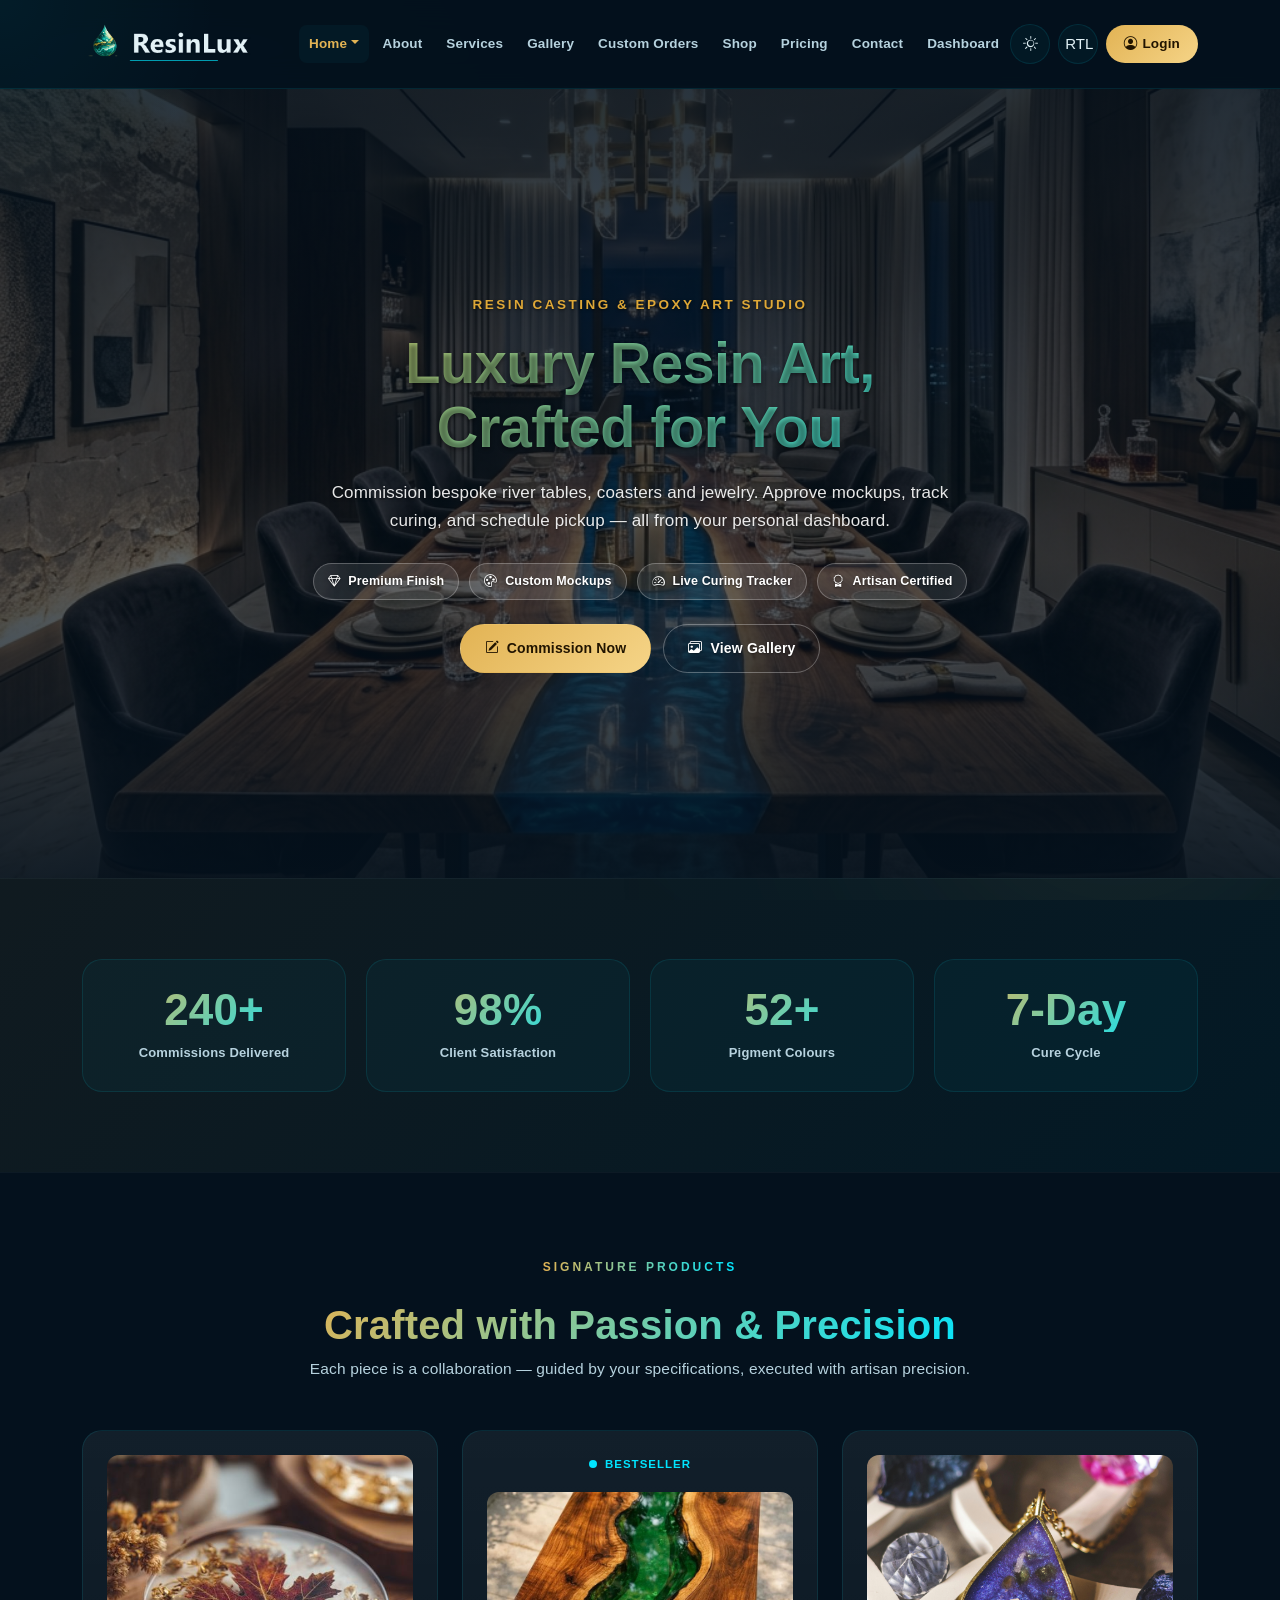
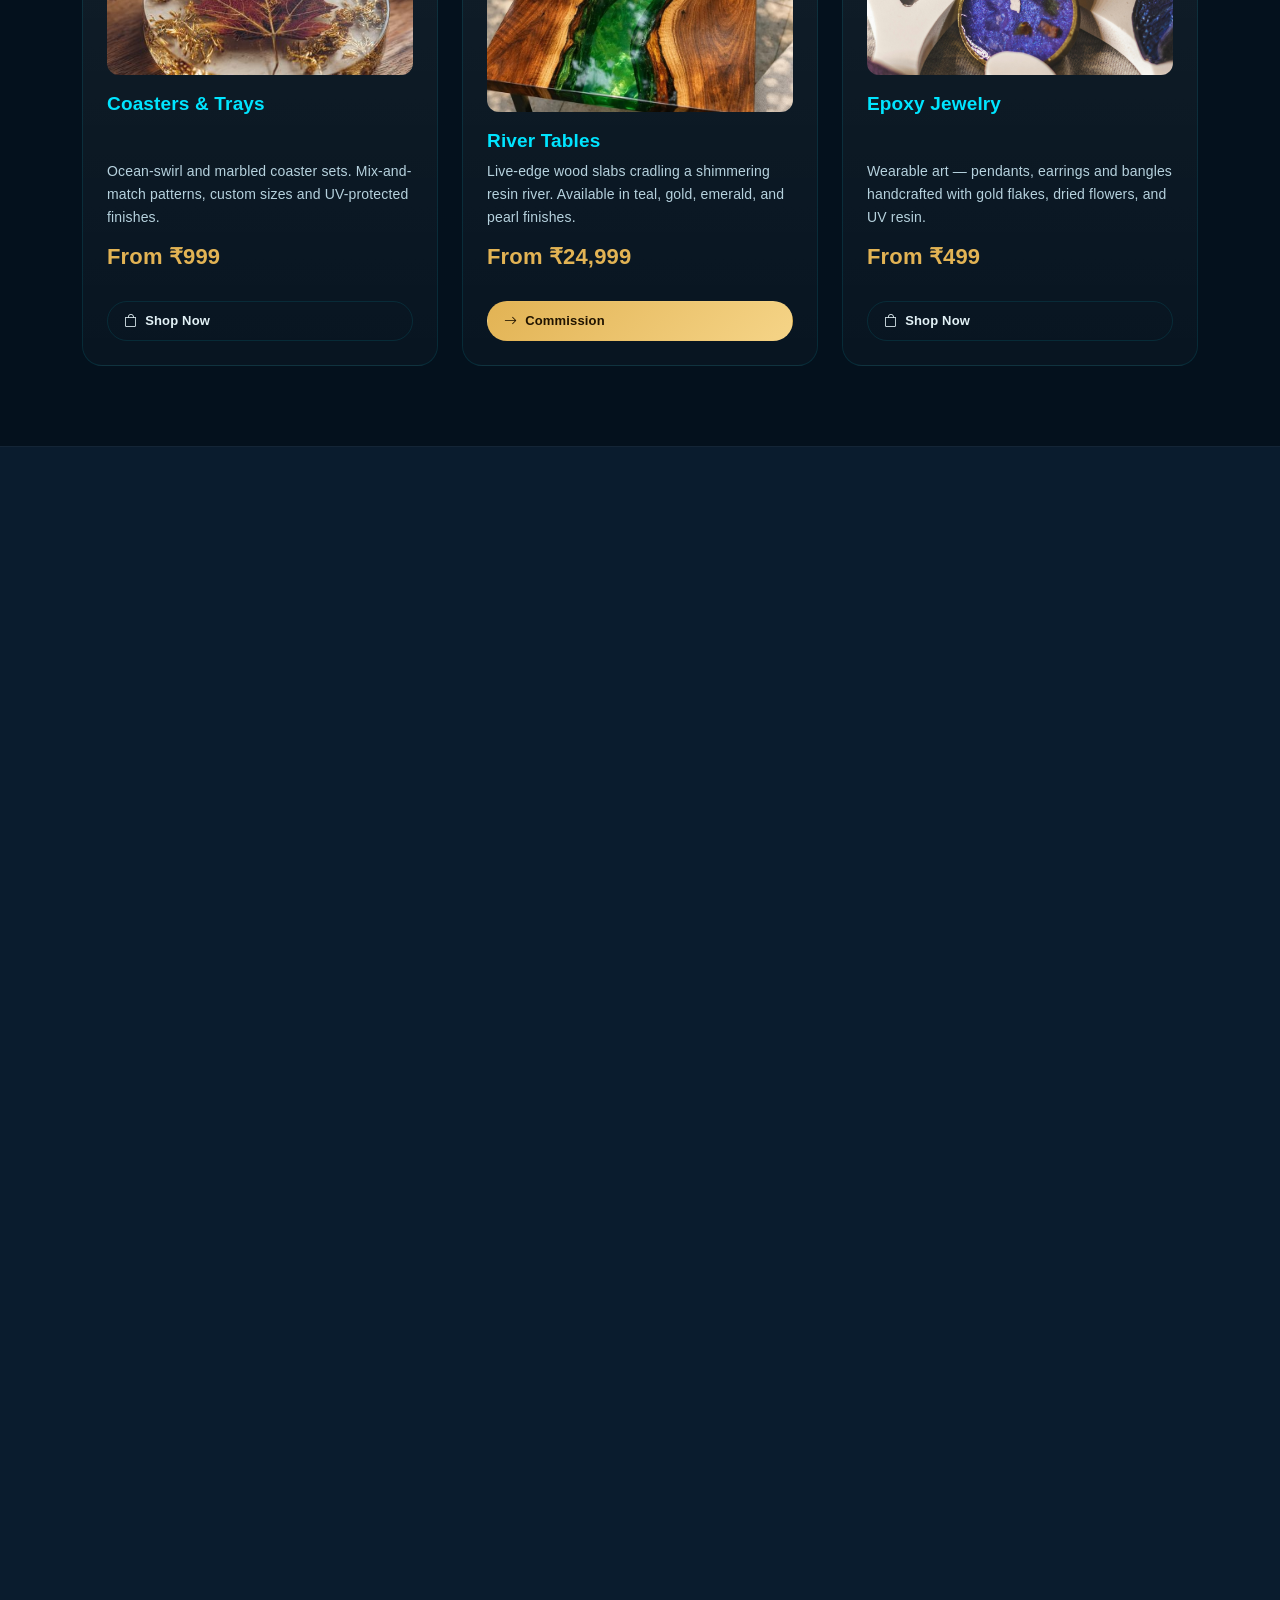
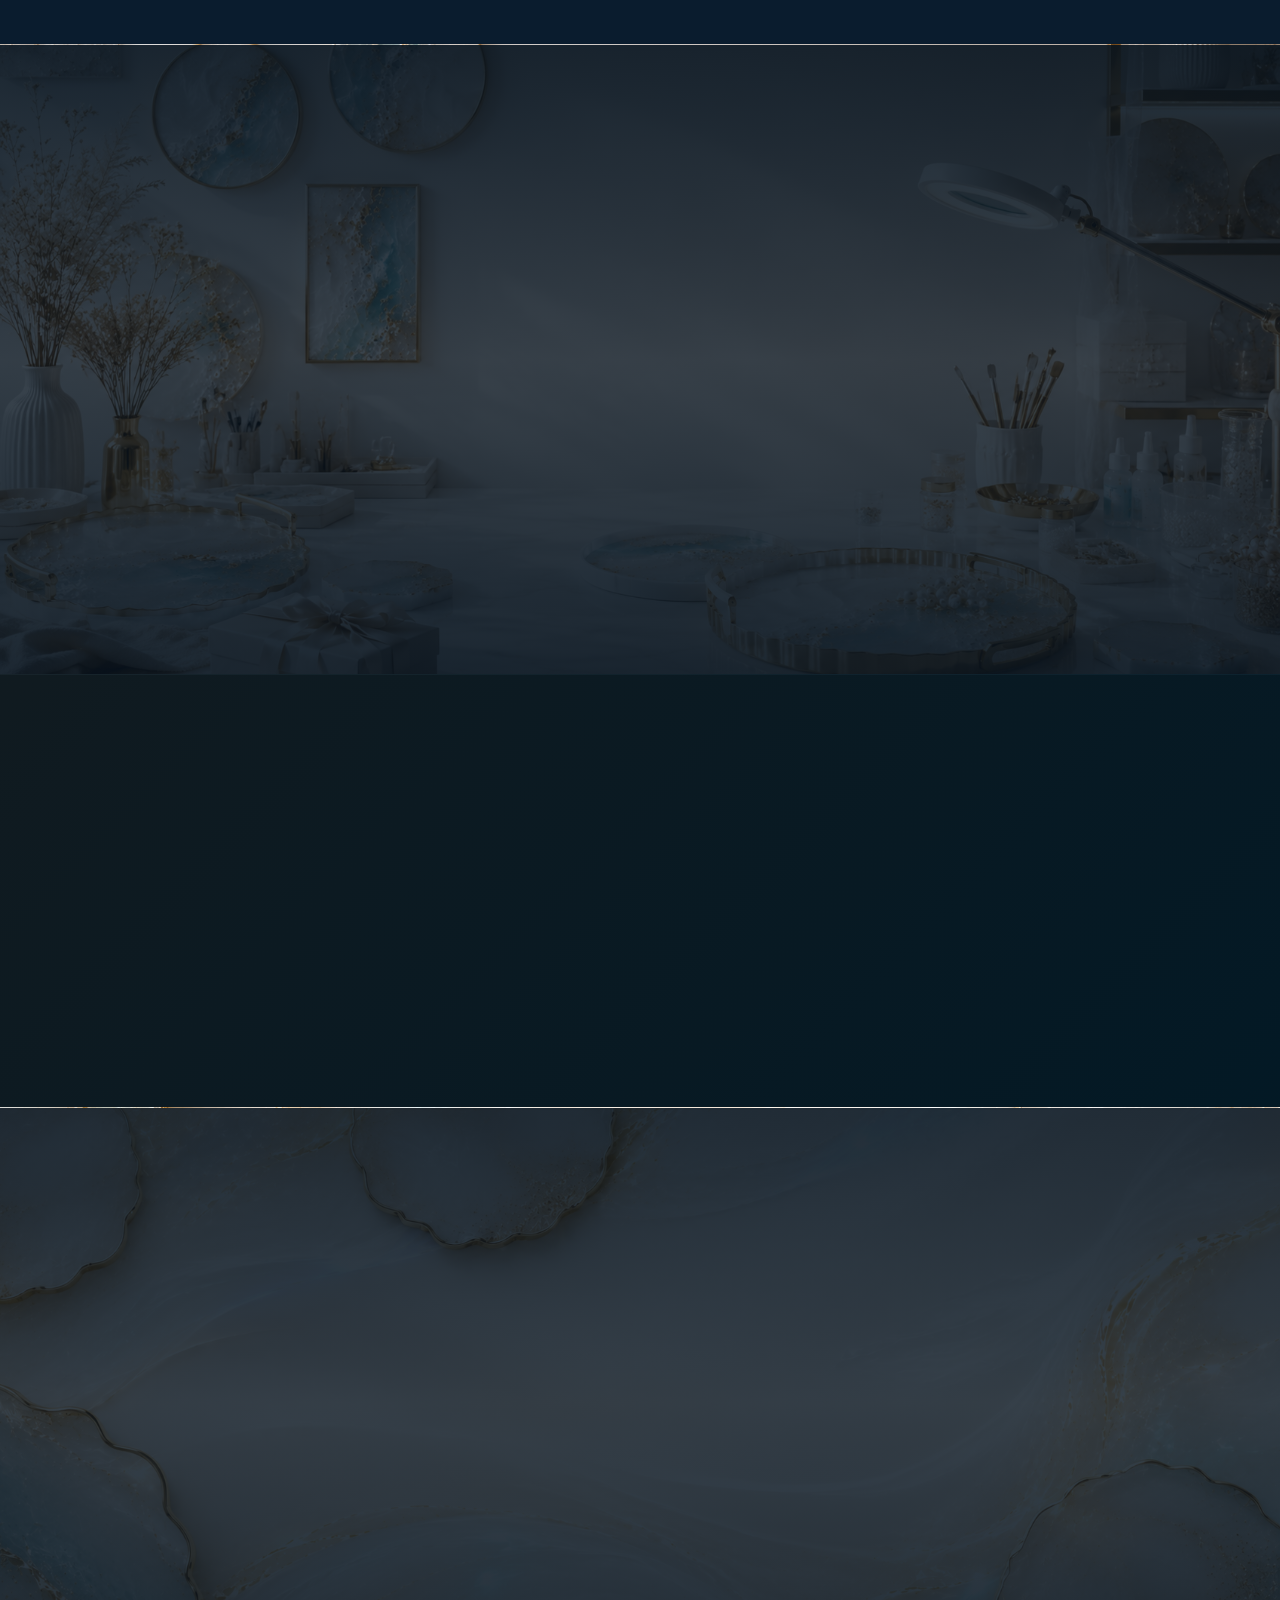
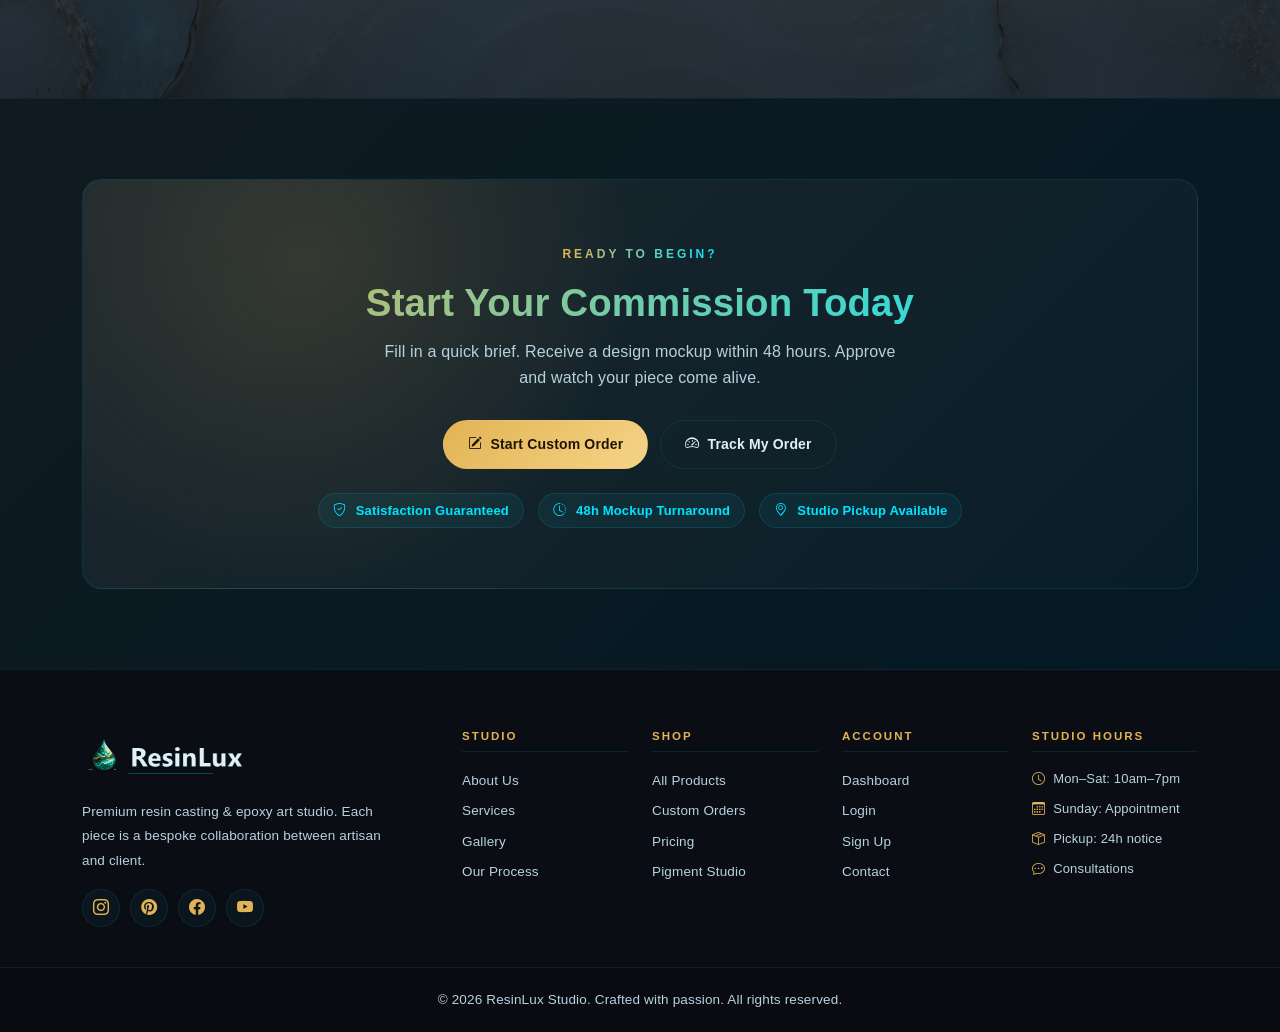
==== commit c9e6ca09: "bug fixed" ====
--- a/index.html
+++ b/index.html
@@ -1,4 +1,4 @@
-﻿<!DOCTYPE html>
+<!DOCTYPE html>
 <html lang="en" dir="ltr">
 <head>
   <meta charset="UTF-8">
@@ -46,7 +46,7 @@
         <li class="nav-item"><a class="nav-link rl-nav-link" href="dashboard.html">Dashboard</a></li>
       </ul>
       <div class="rl-nav-actions">
-        <button class="rl-icon-btn" id="themeToggle" type="button" aria-label="Toggle dark mode">☀️</button>
+        <button class="rl-icon-btn" id="themeToggle" type="button" aria-label="Toggle dark mode"><i class="bi bi-sun"></i></button>
         <button class="rl-icon-btn" id="dirToggle" type="button" aria-label="Toggle layout direction">RTL</button>
         <a href="login.html" class="rl-login-btn">
           <i class="bi bi-person-circle me-1"></i> Login
@@ -60,7 +60,7 @@
 <main>
 
 <!-- ===================== HERO ===================== -->
-<section class="rl-hero" style="background-image: url('assets/images/home-hero.png'); min-height: 88vh;">
+<section class="rl-hero" style="background-image: url('assets/images/home-hero-wood-resin.png'); min-height: 88vh;">
   <div class="rl-hero-overlay"></div>
   <div class="container rl-hero-inner text-center">
     <span class="rl-eyebrow">Resin Casting &amp; Epoxy Art Studio</span>
@@ -120,29 +120,31 @@
       <div class="col-12 col-md-6 col-lg-4">
         <div class="rl-card">
           <div class="rl-card-img">
+            <img src="assets/images/home1-coasters.jpg" alt="Resin Coasters" loading="lazy">
+          </div>
+          <h3>Coasters &amp; Trays</h3>
+          <p>Ocean-swirl and marbled coaster sets. Mix-and-match patterns, custom sizes and UV-protected finishes.</p>
+          <span class="rl-price-badge">From ₹999</span>
+          <a href="shop.html" class="rl-btn rl-btn-ghost rl-btn-sm mt-3">
+            <i class="bi bi-bag"></i> Shop Now
+          </a>
+        </div>
+      </div>
+      <div class="col-12 col-md-6 col-lg-4">
+        <div class="rl-card">
+          <div class="d-flex justify-content-center mb-2">
+            <div class="rl-pulse">
+              <span class="rl-pulse-dot"></span> Bestseller
+            </div>
+          </div>
+          <div class="rl-card-img">
             <img src="assets/images/home1-river-table.jpg" alt="Custom River Table" loading="lazy">
-          </div>
-          <div class="rl-pulse mb-2">
-            <span class="rl-pulse-dot"></span> Bestseller
           </div>
           <h3>River Tables</h3>
           <p>Live-edge wood slabs cradling a shimmering resin river. Available in teal, gold, emerald, and pearl finishes.</p>
           <span class="rl-price-badge">From ₹24,999</span>
           <a href="custom-orders.html" class="rl-btn rl-btn-primary rl-btn-sm mt-3">
             <i class="bi bi-arrow-right"></i> Commission
-          </a>
-        </div>
-      </div>
-      <div class="col-12 col-md-6 col-lg-4">
-        <div class="rl-card">
-          <div class="rl-card-img">
-            <img src="assets/images/home1-coasters.jpg" alt="Resin Coasters" loading="lazy">
-          </div>
-          <h3>Coasters &amp; Trays</h3>
-          <p>Ocean-swirl and marbled coaster sets. Mix-and-match patterns, custom sizes and UV-protected finishes.</p>
-          <span class="rl-price-badge">From ₹999</span>
-          <a href="shop.html" class="rl-btn rl-btn-ghost rl-btn-sm mt-3">
-            <i class="bi bi-bag"></i> Shop Now
           </a>
         </div>
       </div>
--- a/assets/css/resin-theme.css
+++ b/assets/css/resin-theme.css
@@ -296,6 +296,15 @@
   color: var(--rl-gold);
 }
 
+.rl-icon-btn i {
+  transition: transform 0.4s cubic-bezier(0.34, 1.56, 0.64, 1);
+  display: inline-block;
+}
+
+.rl-icon-btn:hover i {
+  transform: rotate(360deg) scale(1.15);
+}
+
 .rl-login-btn {
   padding: 8px 18px;
   border-radius: 999px;
@@ -625,6 +634,75 @@
   flex-wrap: wrap;
   gap: 12px;
   justify-content: center;
+}
+
+/* Ensure hero content visibility and contrast in both themes */
+.rl-hero-overlay {
+  background: linear-gradient(180deg, rgba(4, 17, 29, 0.85) 0%, rgba(4, 17, 29, 0.65) 60%, rgba(4, 17, 29, 0.92) 100%) !important;
+}
+body.light-mode .rl-hero-overlay {
+  background: linear-gradient(180deg, rgba(4, 17, 29, 0.85) 0%, rgba(4, 17, 29, 0.65) 60%, rgba(4, 17, 29, 0.92) 100%) !important;
+}
+.rl-hero .rl-eyebrow {
+  background: none !important;
+  -webkit-background-clip: unset !important;
+  -webkit-text-fill-color: #dfa837 !important;
+  color: #dfa837 !important;
+  font-weight: 800 !important;
+  font-size: 13.5px !important;
+  letter-spacing: 2.5px !important;
+  text-shadow: 0 1px 3px rgba(0, 0, 0, 0.6) !important;
+}
+body.light-mode .rl-hero .rl-eyebrow {
+  background: none !important;
+  -webkit-background-clip: unset !important;
+  -webkit-text-fill-color: #dfa837 !important;
+  color: #dfa837 !important;
+}
+.rl-hero .rl-h1 {
+  background: linear-gradient(135deg, #dfa837 0%, #00e5ff 100%) !important;
+  -webkit-background-clip: text !important;
+  -webkit-text-fill-color: transparent !important;
+  text-shadow: 0 2px 4px rgba(0, 0, 0, 0.4) !important;
+}
+.rl-hero .rl-hero-sub {
+  color: rgba(255, 255, 255, 0.9) !important;
+  text-shadow: 0 1px 3px rgba(0, 0, 0, 0.5) !important;
+}
+body.light-mode .rl-hero .rl-hero-sub {
+  color: rgba(255, 255, 255, 0.9) !important;
+}
+.rl-hero .rl-hero-badges span {
+  background: rgba(255, 255, 255, 0.1) !important;
+  border-color: rgba(255, 255, 255, 0.25) !important;
+  color: #ffffff !important;
+  font-weight: 700 !important;
+  text-shadow: 0 1px 2px rgba(0, 0, 0, 0.5) !important;
+  backdrop-filter: blur(4px) !important;
+}
+body.light-mode .rl-hero .rl-hero-badges span {
+  background: rgba(255, 255, 255, 0.1) !important;
+  border-color: rgba(255, 255, 255, 0.25) !important;
+  color: #ffffff !important;
+}
+.rl-hero .rl-btn-ghost {
+  border-color: rgba(255, 255, 255, 0.3) !important;
+  color: #ffffff !important;
+  text-shadow: 0 1px 2px rgba(0, 0, 0, 0.4) !important;
+}
+body.light-mode .rl-hero .rl-btn-ghost {
+  border-color: rgba(255, 255, 255, 0.3) !important;
+  color: #ffffff !important;
+}
+.rl-hero .rl-btn-ghost:hover {
+  background: rgba(255, 255, 255, 0.1) !important;
+  border-color: var(--rl-gold) !important;
+  color: var(--rl-gold) !important;
+}
+body.light-mode .rl-hero .rl-btn-ghost:hover {
+  background: rgba(255, 255, 255, 0.1) !important;
+  border-color: var(--rl-gold) !important;
+  color: var(--rl-gold) !important;
 }
 
 @media (max-width: 576px) {
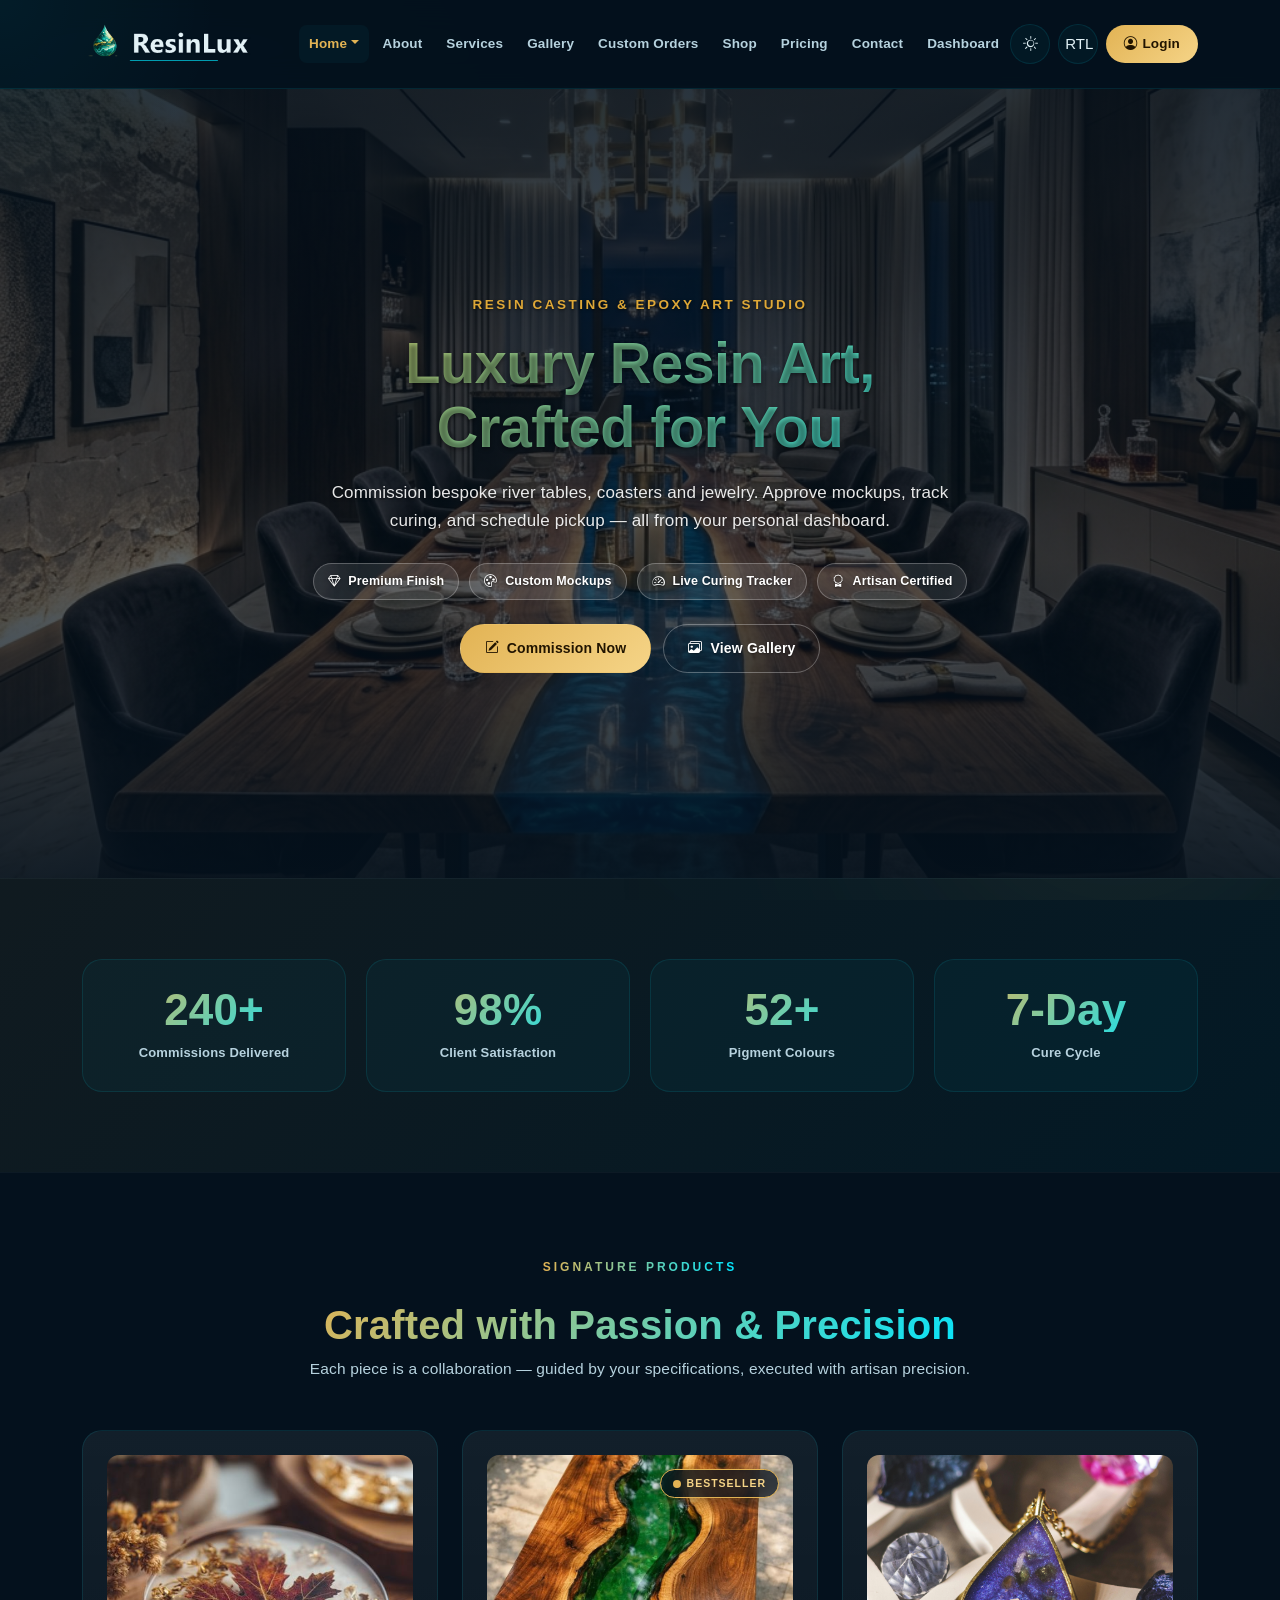
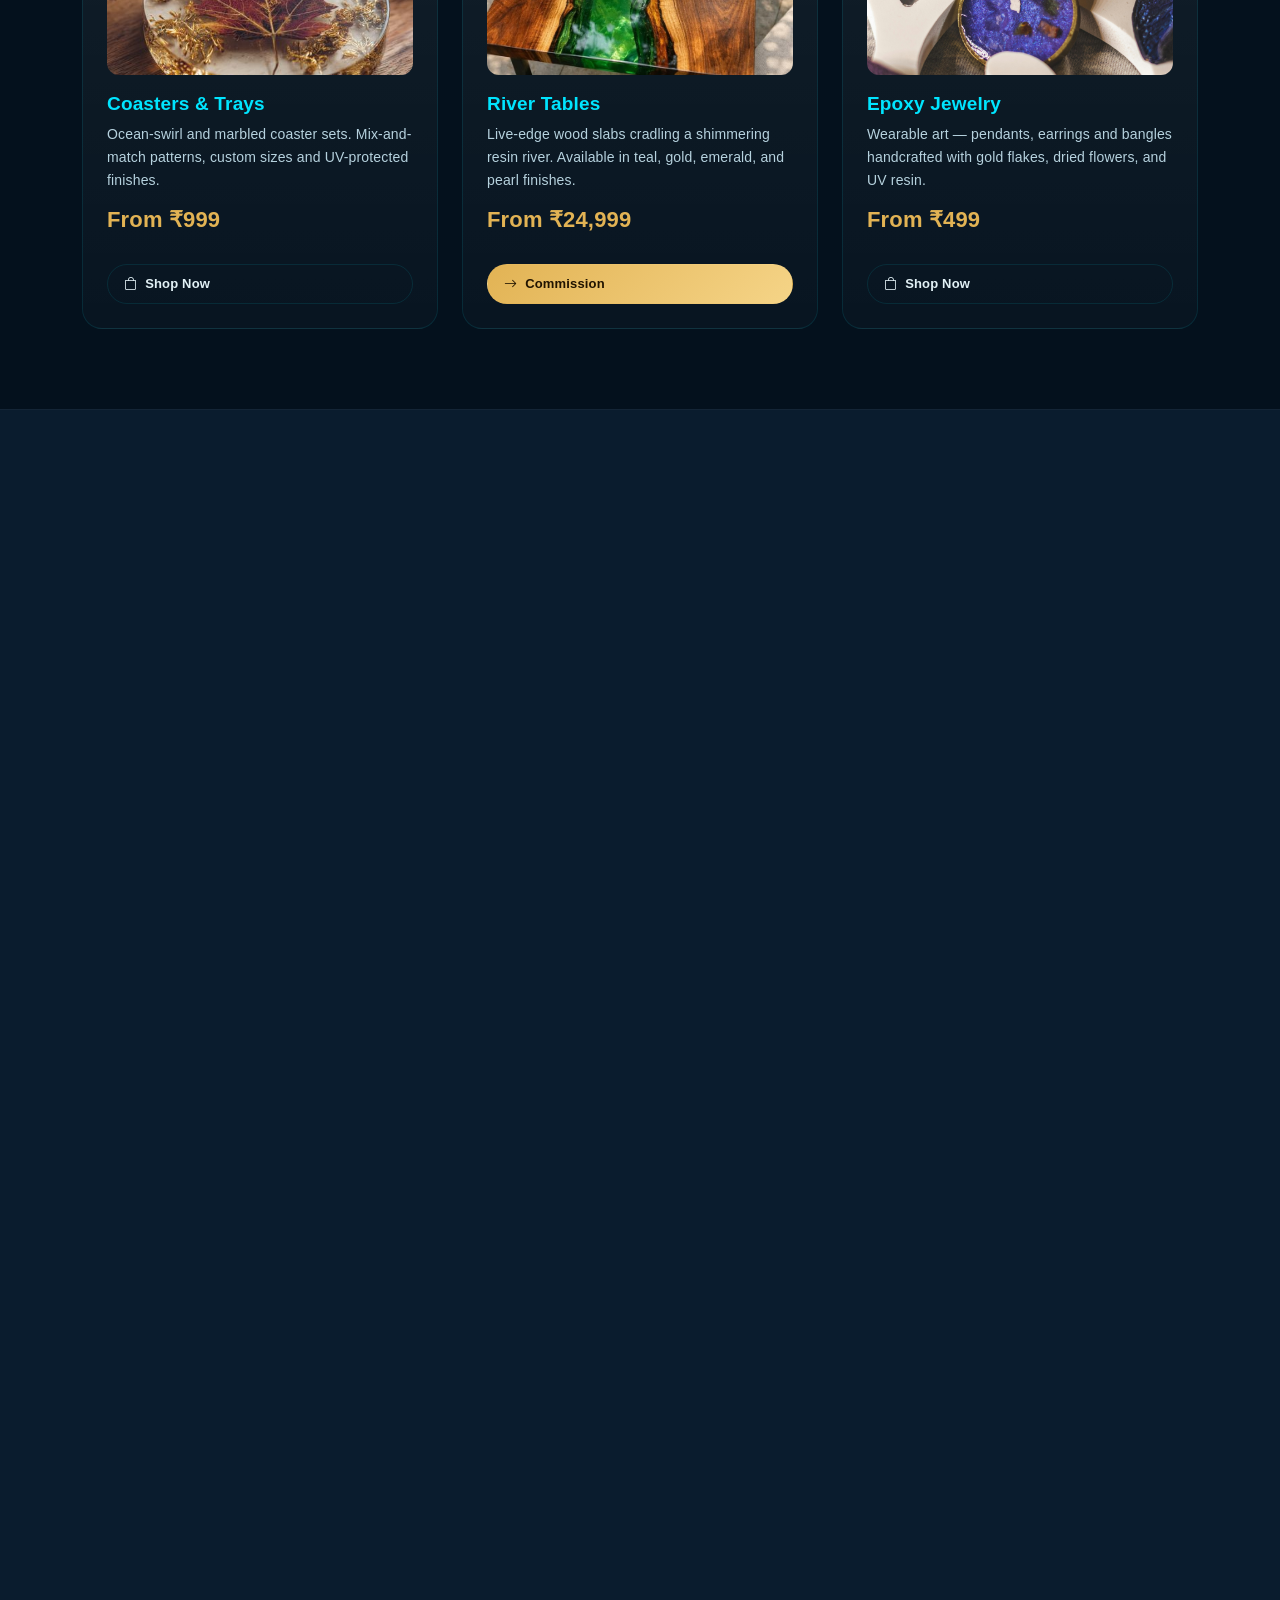
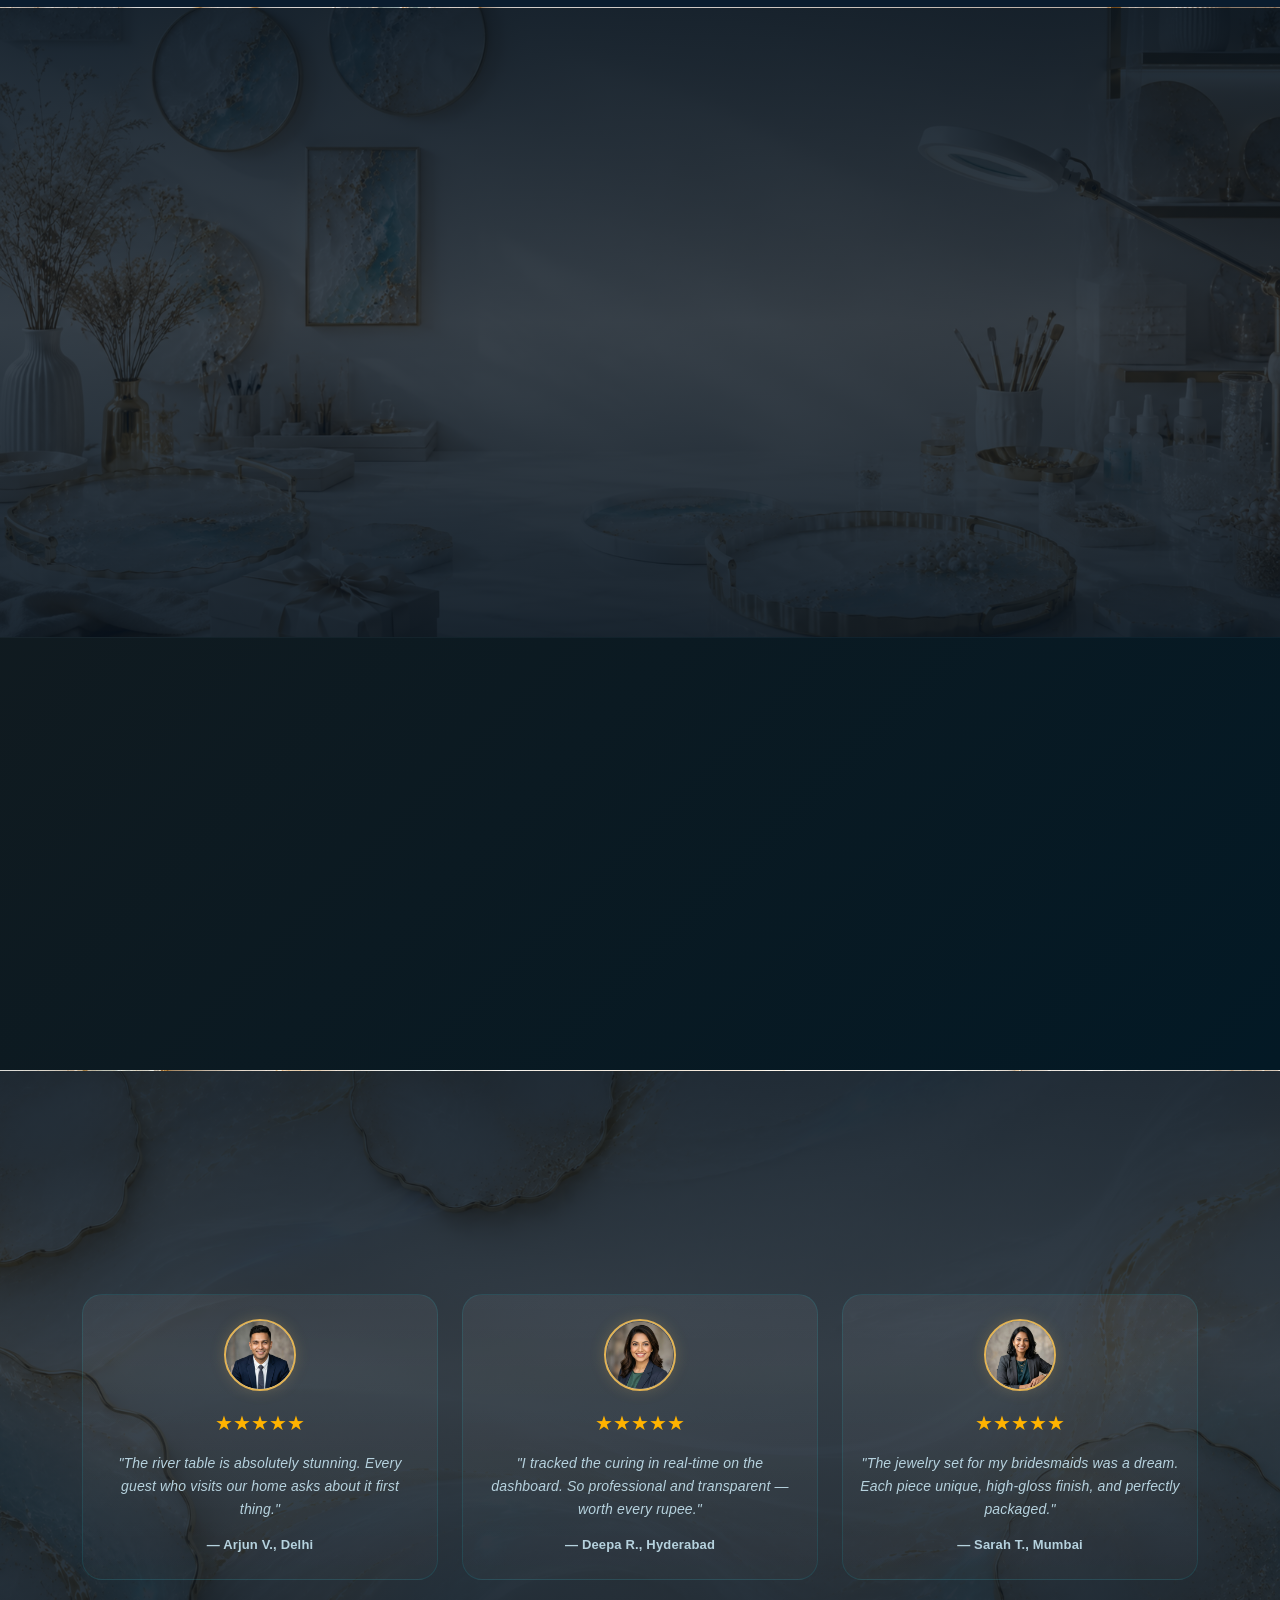
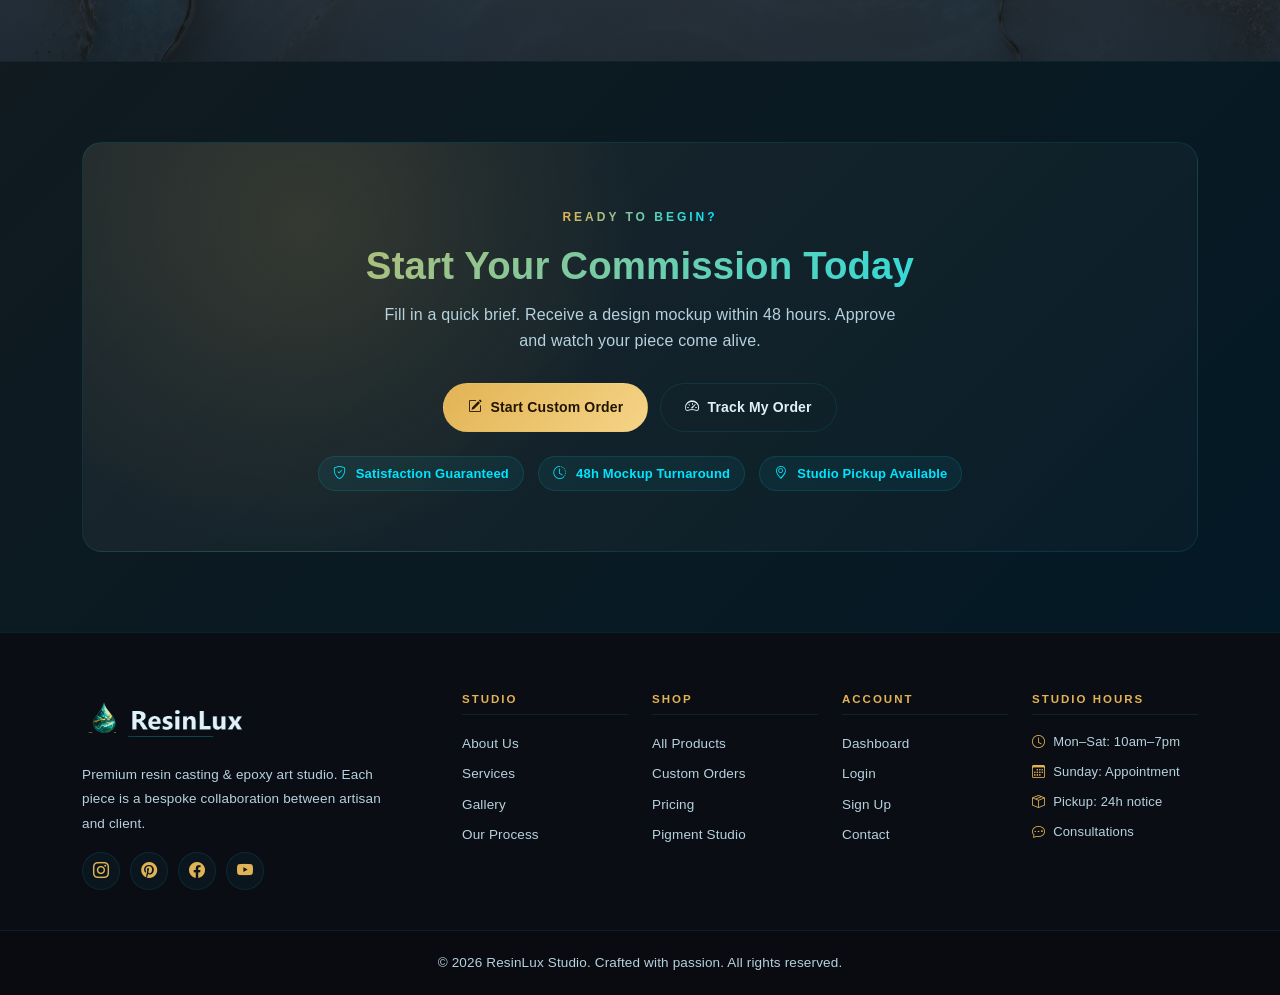
==== commit 7ce3e554: "bug fixed" ====
--- a/index.html
+++ b/index.html
@@ -132,13 +132,11 @@
       </div>
       <div class="col-12 col-md-6 col-lg-4">
         <div class="rl-card">
-          <div class="d-flex justify-content-center mb-2">
-            <div class="rl-pulse">
+          <div class="rl-card-img">
+            <img src="assets/images/home1-river-table.jpg" alt="Custom River Table" loading="lazy">
+            <div class="rl-card-badge">
               <span class="rl-pulse-dot"></span> Bestseller
             </div>
-          </div>
-          <div class="rl-card-img">
-            <img src="assets/images/home1-river-table.jpg" alt="Custom River Table" loading="lazy">
           </div>
           <h3>River Tables</h3>
           <p>Live-edge wood slabs cradling a shimmering resin river. Available in teal, gold, emerald, and pearl finishes.</p>
--- a/assets/css/resin-theme.css
+++ b/assets/css/resin-theme.css
@@ -1043,6 +1043,63 @@
   transform: skewX(-25deg) translateX(250%);
 }
 
+/* Premium Product Card Badge */
+.rl-card-badge {
+  position: absolute;
+  top: 14px;
+  right: 14px;
+  z-index: 10;
+  display: inline-flex;
+  align-items: center;
+  gap: 6px;
+  font-size: 10.5px;
+  font-weight: 800;
+  text-transform: uppercase;
+  letter-spacing: 1px;
+  padding: 5px 12px;
+  border-radius: 50px;
+  background: rgba(4, 17, 29, 0.75);
+  backdrop-filter: blur(8px);
+  -webkit-backdrop-filter: blur(8px);
+  border: 1px solid var(--rl-gold);
+  color: var(--rl-gold-2);
+  box-shadow: 0 4px 12px rgba(0, 0, 0, 0.35), 0 0 10px rgba(226, 179, 84, 0.25);
+  transition: all 0.4s cubic-bezier(0.16, 1, 0.3, 1);
+}
+
+.rl-card-badge .rl-pulse-dot {
+  background: var(--rl-gold);
+  box-shadow: 0 0 0 0 rgba(226, 179, 84, 0.7);
+  animation: rl-pulse-gold 1.8s infinite;
+}
+
+@keyframes rl-pulse-gold {
+  0% {
+    transform: scale(0.95);
+    box-shadow: 0 0 0 0 rgba(226, 179, 84, 0.7);
+  }
+  70% {
+    transform: scale(1);
+    box-shadow: 0 0 0 7px rgba(226, 179, 84, 0);
+  }
+  100% {
+    transform: scale(0.95);
+    box-shadow: 0 0 0 0 rgba(226, 179, 84, 0);
+  }
+}
+
+.rl-card:hover .rl-card-badge {
+  transform: translateY(-2px) scale(1.03);
+  box-shadow: 0 6px 16px rgba(0, 0, 0, 0.4), 0 0 15px rgba(226, 179, 84, 0.45);
+}
+
+body.light-mode .rl-card-badge {
+  background: rgba(255, 255, 255, 0.85);
+  border: 1px solid var(--rl-gold);
+  color: var(--rl-gold);
+  box-shadow: 0 4px 12px rgba(133, 95, 10, 0.15);
+}
+
 .rl-card h3 {
   font-size: 19px;
   color: var(--rl-cyan);
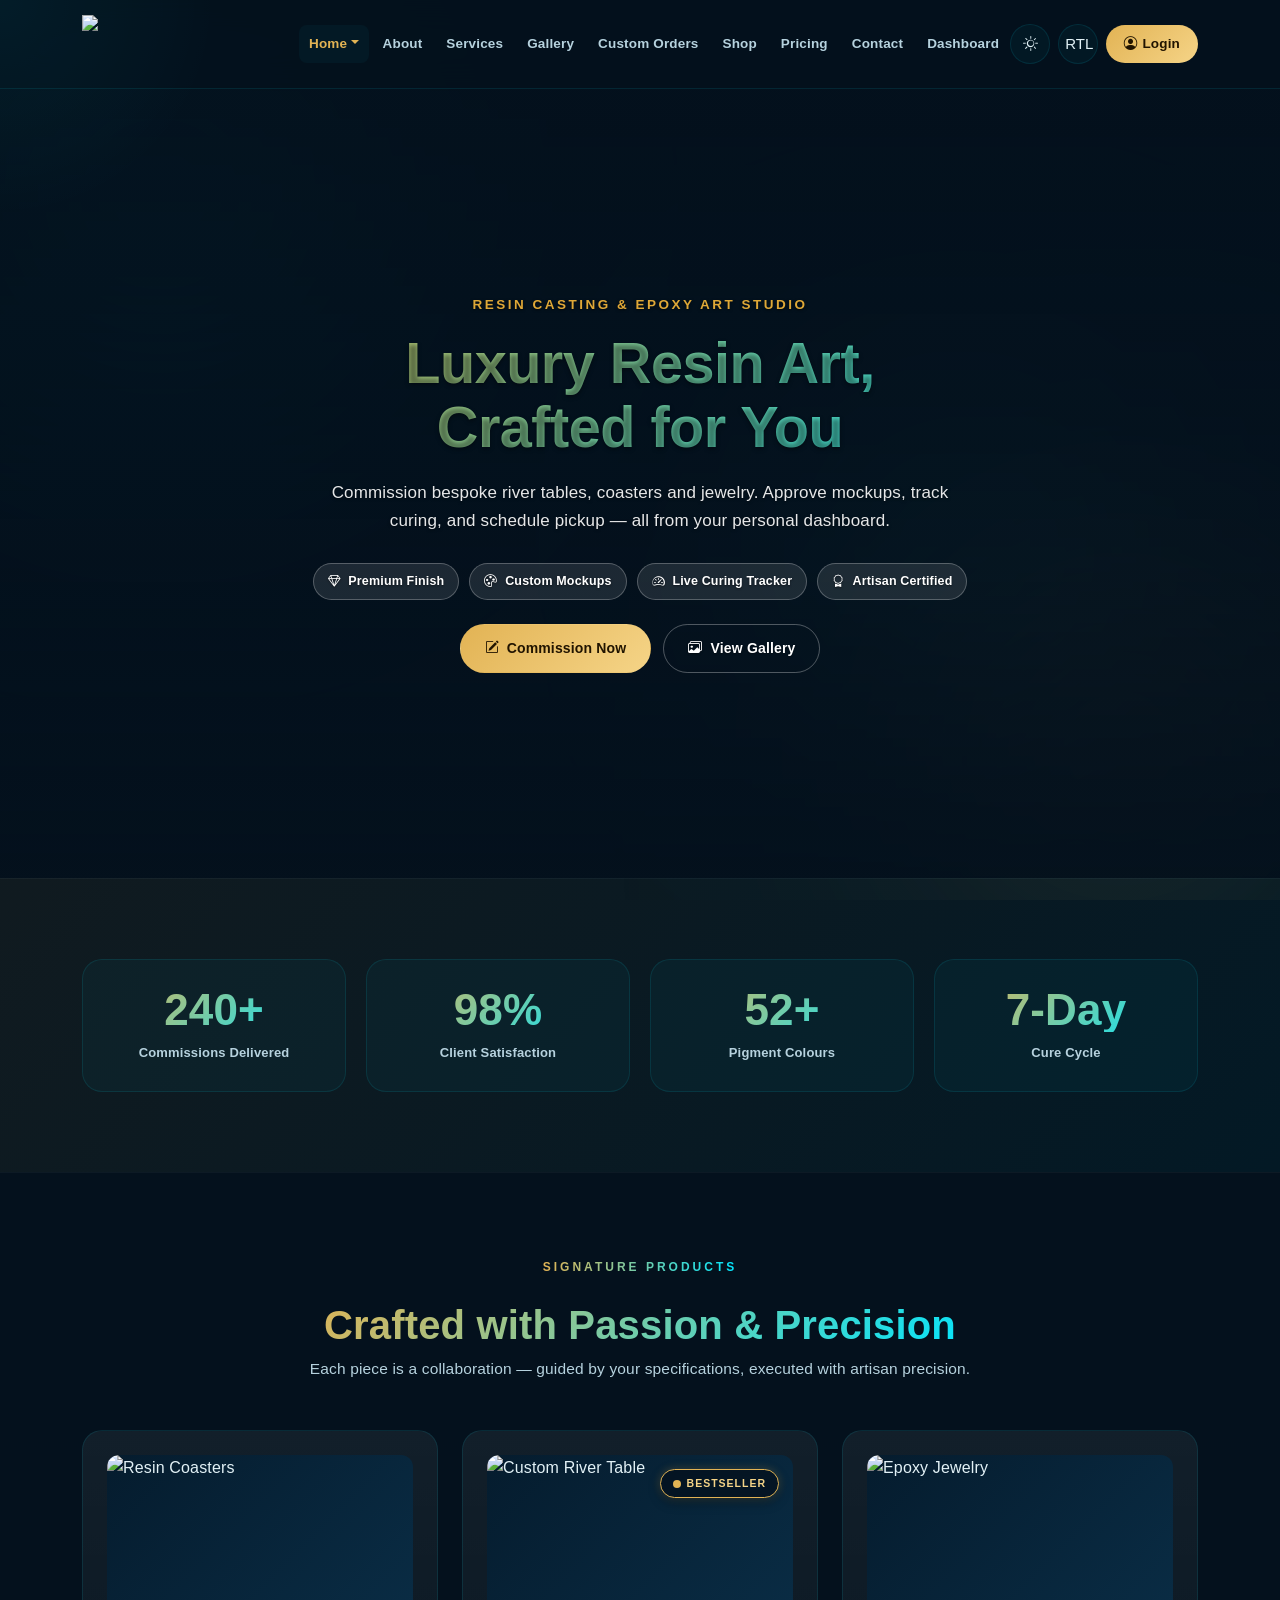
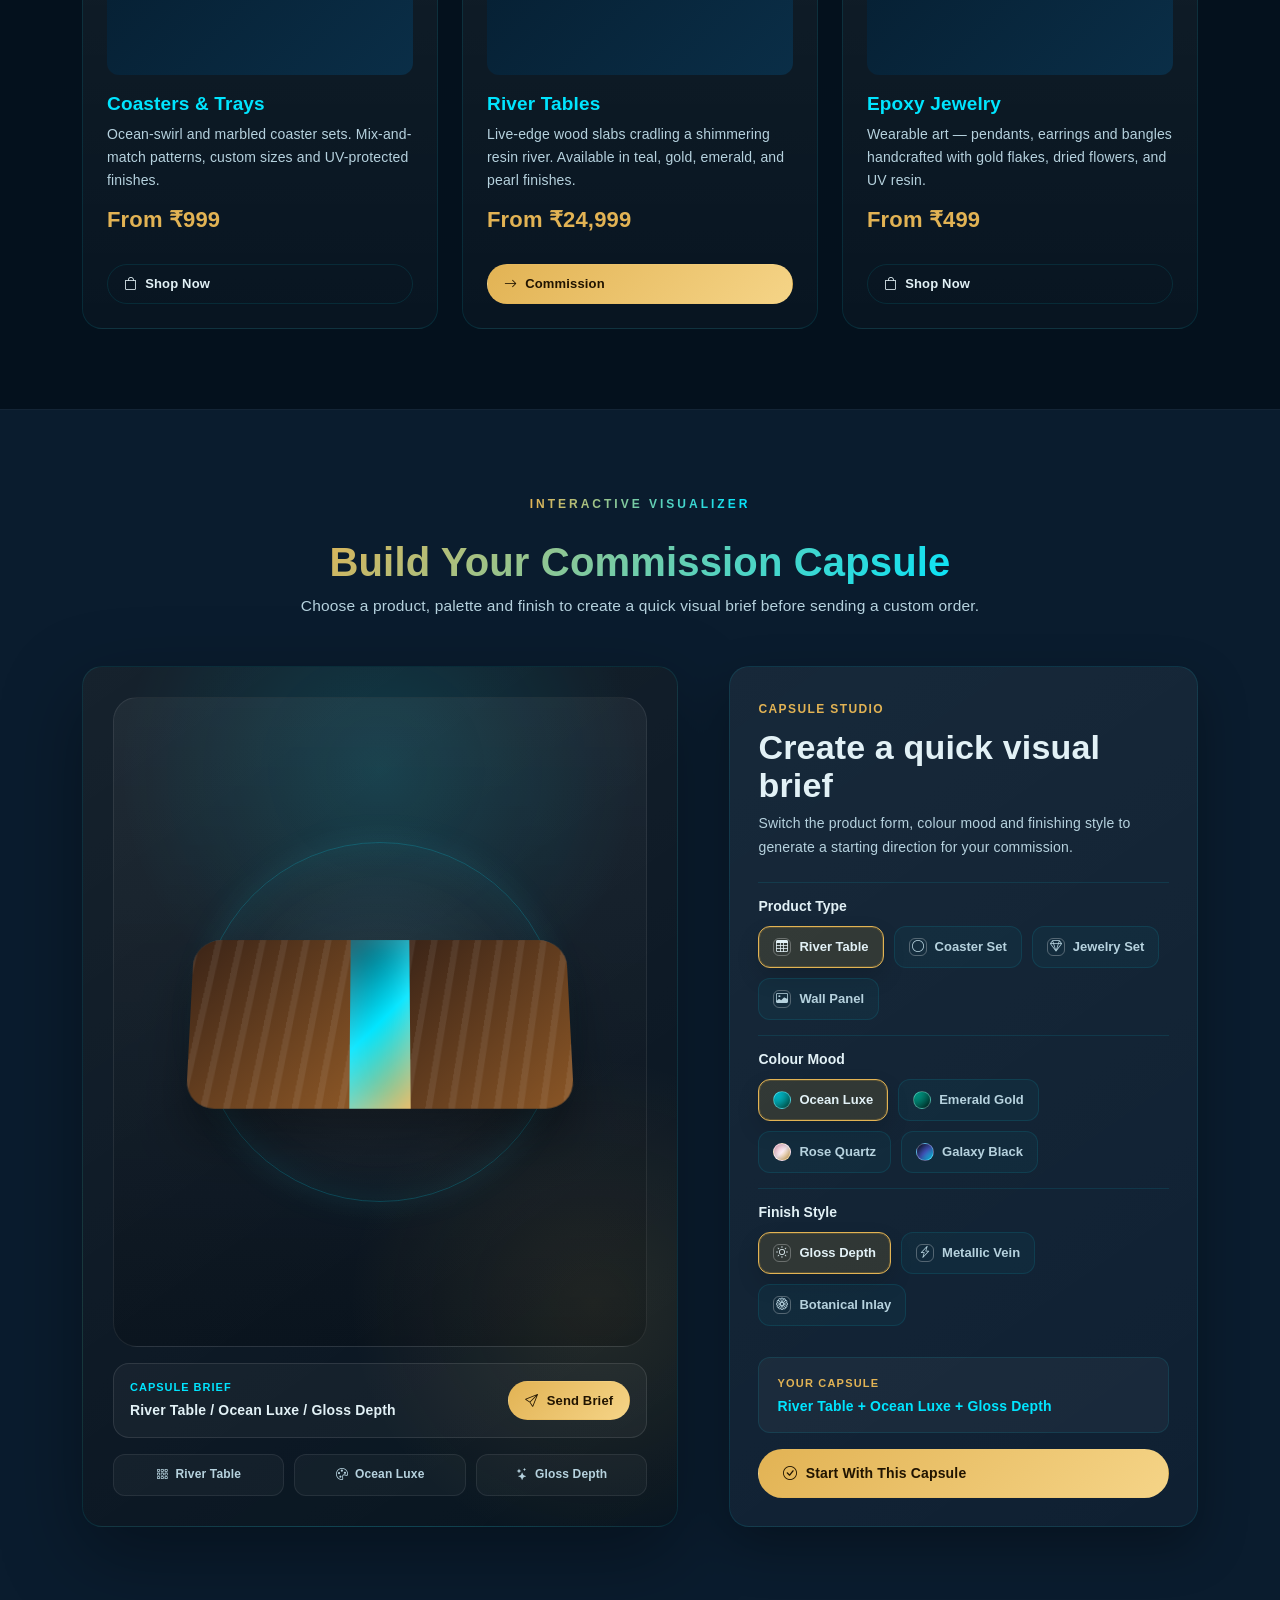
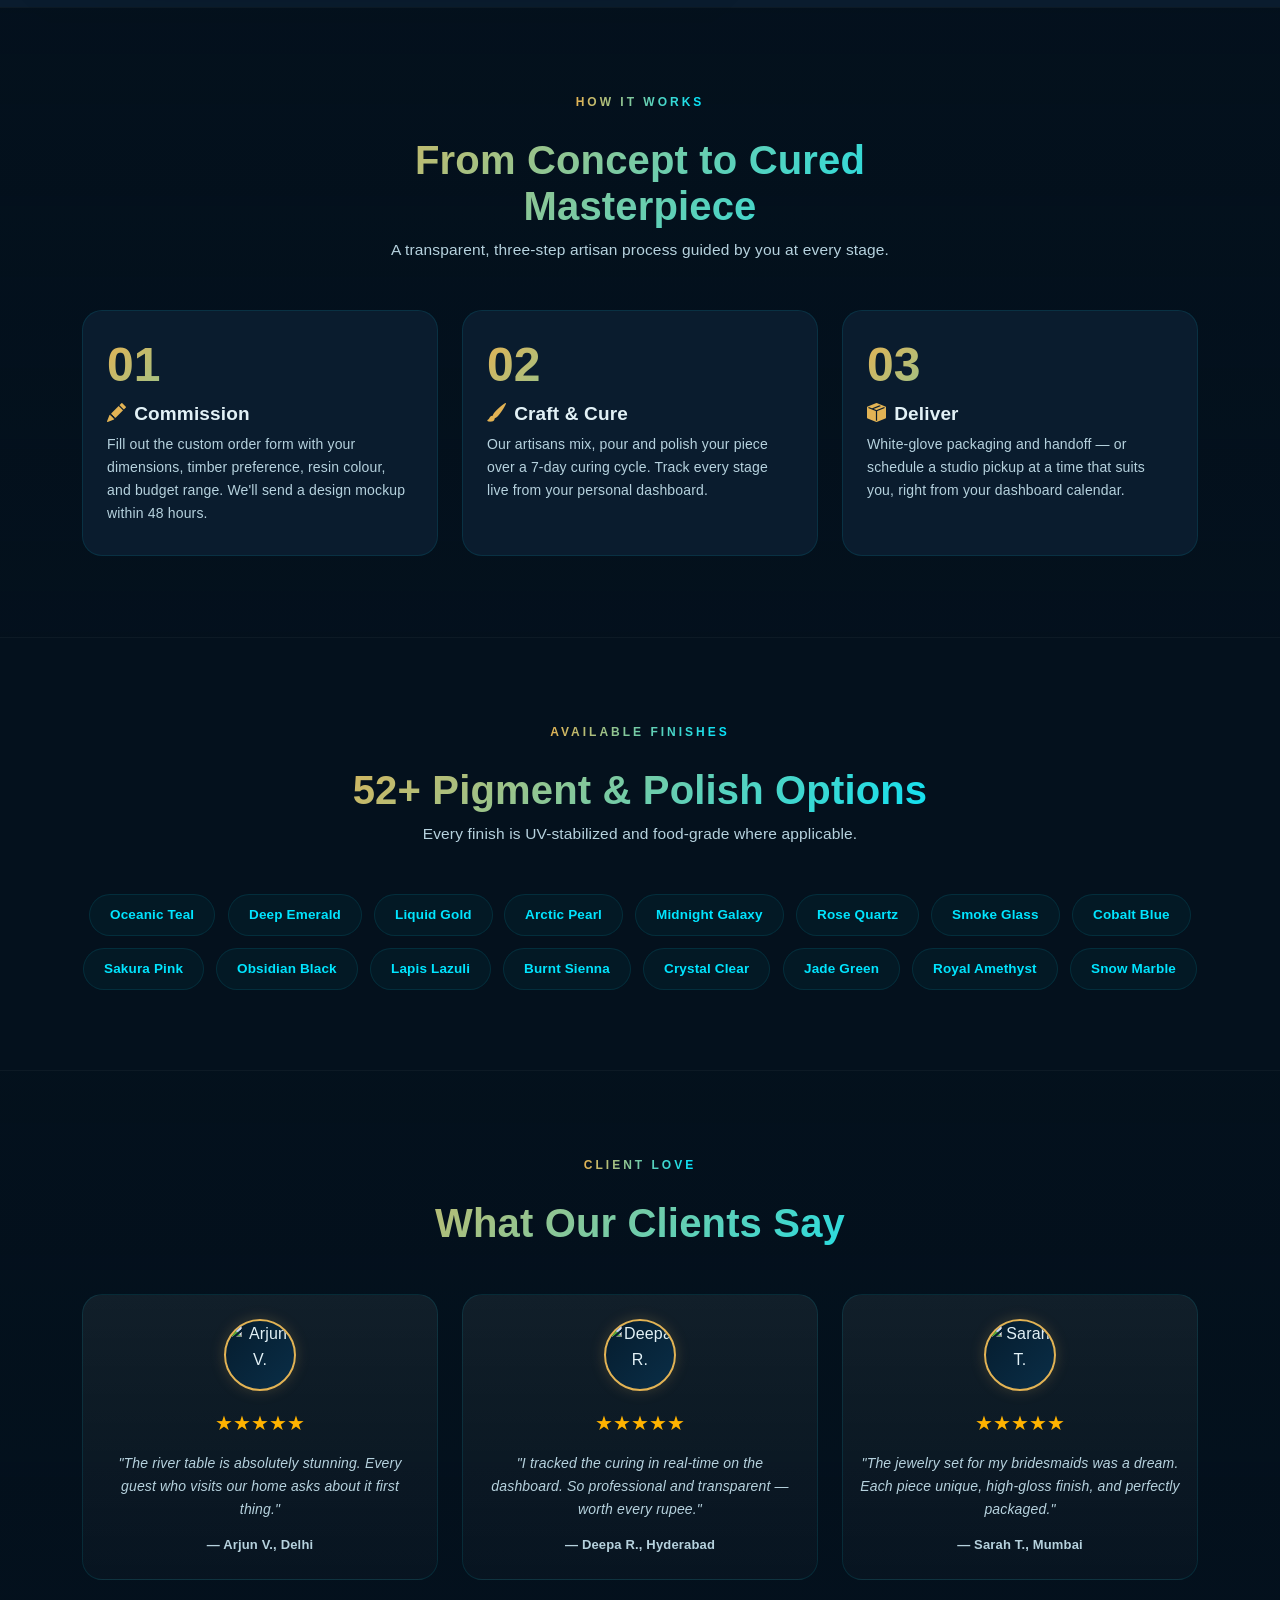
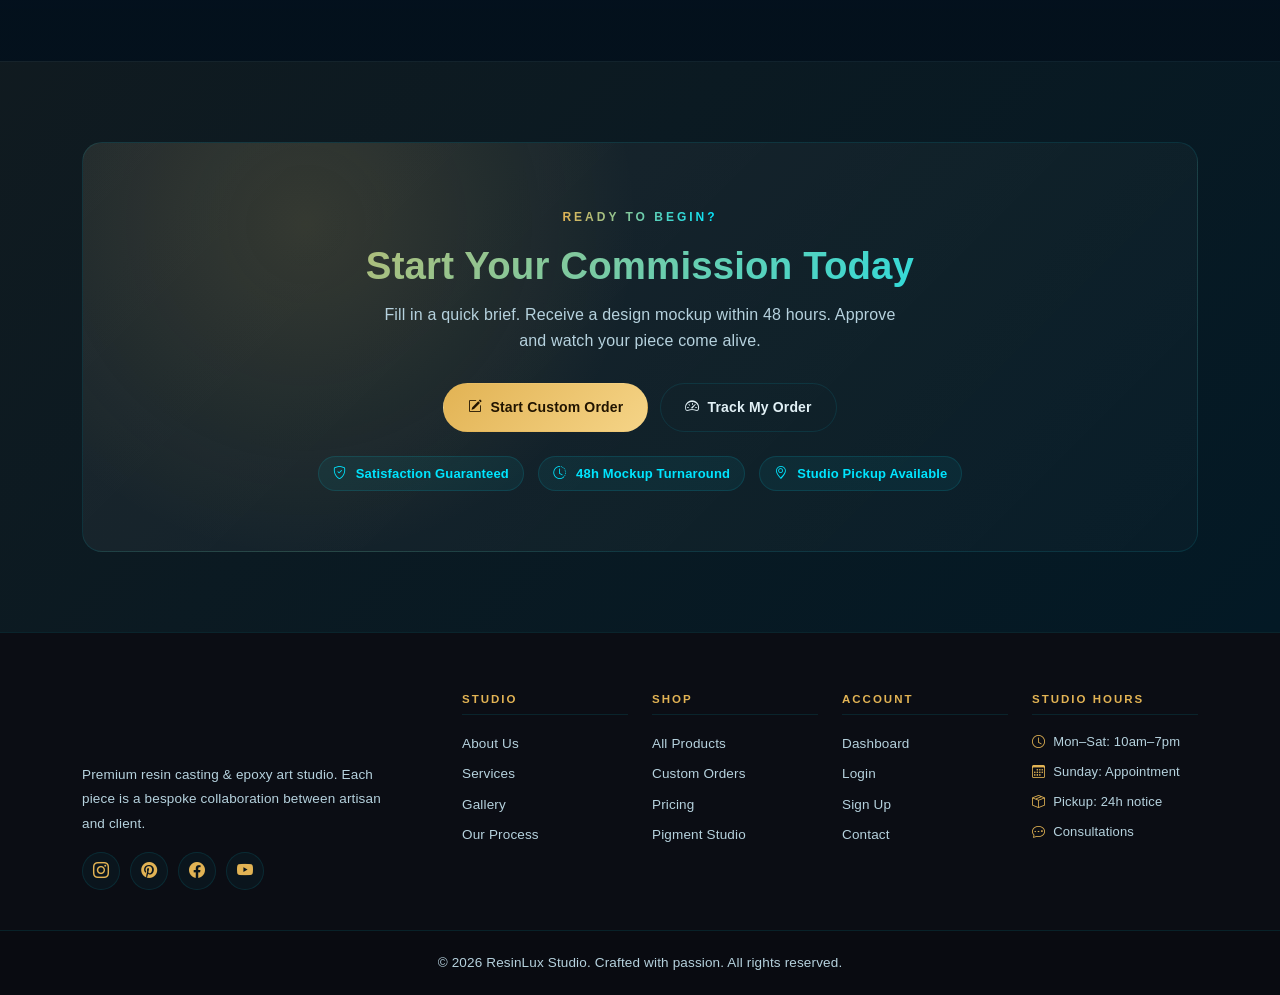
==== commit 4ab4e465: "refactor: migrate all local assets to Cloudinary and initialize site theme and main script files" ====
--- a/index.html
+++ b/index.html
@@ -5,7 +5,7 @@
   <meta name="viewport" content="width=device-width, initial-scale=1.0">
   <title>ResinLux Studio — Premium Resin Casting & Epoxy Art</title>
   <meta name="description" content="Commission bespoke river tables, coasters, jewelry and epoxy art from ResinLux Studio. Track your curing progress, approve design mockups, and schedule pickup from your client dashboard.">
-  <link rel="icon" type="image/png" href="assets/images/resin_logo_icon.png">
+  <link rel="icon" type="image/png" href="https://res.cloudinary.com/gcjfpuqb/image/upload/v1784783514/resin_logo_icon_mgzdjj.png">
   <!-- Bootstrap 5 -->
   <link rel="stylesheet" href="https://cdn.jsdelivr.net/npm/bootstrap@5.3.2/dist/css/bootstrap.min.css">
   <!-- Bootstrap Icons -->
@@ -20,7 +20,7 @@
 <nav class="rl-navbar navbar navbar-expand-lg">
   <div class="container">
     <a class="navbar-brand rl-brand" href="index.html">
-      <img src="assets/images/resinlux_logo_lockup.png" alt="ResinLux logo" width="310" height="90">
+      <img src="https://res.cloudinary.com/gcjfpuqb/image/upload/v1784783504/resinlux_logo_lockup_lxjr6v.png" alt="ResinLux logo" width="310" height="90">
     </a>
 
     <button class="navbar-toggler rl-toggler border-0" type="button" data-bs-toggle="collapse" data-bs-target="#rlNav" aria-controls="rlNav" aria-expanded="false" aria-label="Toggle navigation">
@@ -60,7 +60,7 @@
 <main>
 
 <!-- ===================== HERO ===================== -->
-<section class="rl-hero" style="background-image: url('assets/images/home-hero-wood-resin.png'); min-height: 88vh;">
+<section class="rl-hero" style="background-image: url('https://res.cloudinary.com/gcjfpuqb/image/upload/v1784783527/home-hero-wood-resin_q7mo3p.jpg'); min-height: 88vh;">
   <div class="rl-hero-overlay"></div>
   <div class="container rl-hero-inner text-center">
     <span class="rl-eyebrow">Resin Casting &amp; Epoxy Art Studio</span>
@@ -120,7 +120,7 @@
       <div class="col-12 col-md-6 col-lg-4">
         <div class="rl-card">
           <div class="rl-card-img">
-            <img src="assets/images/home1-coasters.jpg" alt="Resin Coasters" loading="lazy">
+            <img src="https://res.cloudinary.com/gcjfpuqb/image/upload/v1784783504/home1-coasters_fqvjl7.jpg" alt="Resin Coasters" loading="lazy">
           </div>
           <h3>Coasters &amp; Trays</h3>
           <p>Ocean-swirl and marbled coaster sets. Mix-and-match patterns, custom sizes and UV-protected finishes.</p>
@@ -133,7 +133,7 @@
       <div class="col-12 col-md-6 col-lg-4">
         <div class="rl-card">
           <div class="rl-card-img">
-            <img src="assets/images/home1-river-table.jpg" alt="Custom River Table" loading="lazy">
+            <img src="https://res.cloudinary.com/gcjfpuqb/image/upload/v1784783513/home1-river-table_jrqrtq.jpg" alt="Custom River Table" loading="lazy">
             <div class="rl-card-badge">
               <span class="rl-pulse-dot"></span> Bestseller
             </div>
@@ -149,7 +149,7 @@
       <div class="col-12 col-md-6 col-lg-4">
         <div class="rl-card">
           <div class="rl-card-img">
-            <img src="assets/images/home-jewelry.jpg" alt="Epoxy Jewelry" loading="lazy">
+            <img src="https://res.cloudinary.com/gcjfpuqb/image/upload/v1784783548/home-jewelry_qdmmko.jpg" alt="Epoxy Jewelry" loading="lazy">
           </div>
           <h3>Epoxy Jewelry</h3>
           <p>Wearable art — pendants, earrings and bangles handcrafted with gold flakes, dried flowers, and UV resin.</p>
@@ -254,7 +254,7 @@
   </div>
 </section>
 <!-- ===================== PROCESS TIMELINE ===================== -->
-<section class="rl-section rl-section-bg-process" style="background-image: url('assets/images/about_page_bg.png');">
+<section class="rl-section rl-section-bg-process" style="background-image: url('https://res.cloudinary.com/gcjfpuqb/image/upload/v1784783539/about_page_bg_uj23ne.png');">
   <div class="container">
     <div class="rl-section-title">
       <span class="rl-eyebrow">How It Works</span>
@@ -282,8 +282,8 @@
   </div>
 </section>
 
-<!-- ===================== FINISH PALETTE ===================== -->
-<section class="rl-section rl-section-dark">
+<!-- ===================== PIGMENT STRIP ===================== -->
+<section class="rl-section">
   <div class="container">
     <div class="rl-section-title">
       <span class="rl-eyebrow">Available Finishes</span>
@@ -312,7 +312,7 @@
 </section>
 
 <!-- ===================== TESTIMONIAL STRIP ===================== -->
-<section class="rl-section rl-section-bg-testimonials" style="background-image: url('assets/images/home-hero.png');">
+<section class="rl-section rl-section-bg-testimonials" style="background-image: url('https://res.cloudinary.com/gcjfpuqb/image/upload/v1784783541/home-hero_elfbdc.png');">
   <div class="container">
     <div class="rl-section-title">
       <span class="rl-eyebrow">Client Love</span>
@@ -322,7 +322,7 @@
       <div class="col-12 col-md-4">
         <div class="rl-card rl-testimonial-card text-center py-4 px-3">
           <div class="mb-3">
-            <img src="assets/images/avatar-arjun.png" alt="Arjun V." class="rounded-circle mx-auto" style="width: 72px; height: 72px; object-fit: cover; border: 2px solid var(--rl-gold); box-shadow: 0 0 15px var(--rl-gold-glow);">
+            <img src="https://res.cloudinary.com/gcjfpuqb/image/upload/v1784783518/avatar-arjun_h4g53w.jpg" alt="Arjun V." class="rounded-circle mx-auto" style="width: 72px; height: 72px; object-fit: cover; border: 2px solid var(--rl-gold); box-shadow: 0 0 15px var(--rl-gold-glow);">
           </div>
           <div style="font-size:20px;color:#ffb300;margin-bottom:12px;">★★★★★</div>
           <p style="color:var(--rl-muted);font-size:14px;font-style:italic;">"The river table is absolutely stunning. Every guest who visits our home asks about it first thing."</p>
@@ -332,7 +332,7 @@
       <div class="col-12 col-md-4">
         <div class="rl-card rl-testimonial-card text-center py-4 px-3">
           <div class="mb-3">
-            <img src="assets/images/avatar-deepa.png" alt="Deepa R." class="rounded-circle mx-auto" style="width: 72px; height: 72px; object-fit: cover; border: 2px solid var(--rl-gold); box-shadow: 0 0 15px var(--rl-gold-glow);">
+            <img src="https://res.cloudinary.com/gcjfpuqb/image/upload/v1784783516/avatar-deepa_lvxg3h.jpg" alt="Deepa R." class="rounded-circle mx-auto" style="width: 72px; height: 72px; object-fit: cover; border: 2px solid var(--rl-gold); box-shadow: 0 0 15px var(--rl-gold-glow);">
           </div>
           <div style="font-size:20px;color:#ffb300;margin-bottom:12px;">★★★★★</div>
           <p style="color:var(--rl-muted);font-size:14px;font-style:italic;">"I tracked the curing in real-time on the dashboard. So professional and transparent — worth every rupee."</p>
@@ -342,7 +342,7 @@
       <div class="col-12 col-md-4">
         <div class="rl-card rl-testimonial-card text-center py-4 px-3">
           <div class="mb-3">
-            <img src="assets/images/avatar-sarah.png" alt="Sarah T." class="rounded-circle mx-auto" style="width: 72px; height: 72px; object-fit: cover; border: 2px solid var(--rl-gold); box-shadow: 0 0 15px var(--rl-gold-glow);">
+            <img src="https://res.cloudinary.com/gcjfpuqb/image/upload/v1784783517/avatar-sarah_c1ohgw.jpg" alt="Sarah T." class="rounded-circle mx-auto" style="width: 72px; height: 72px; object-fit: cover; border: 2px solid var(--rl-gold); box-shadow: 0 0 15px var(--rl-gold-glow);">
           </div>
           <div style="font-size:20px;color:#ffb300;margin-bottom:12px;">★★★★★</div>
           <p style="color:var(--rl-muted);font-size:14px;font-style:italic;">"The jewelry set for my bridesmaids was a dream. Each piece unique, high-gloss finish, and perfectly packaged."</p>
@@ -387,7 +387,7 @@
       <div class="col-12 col-lg-4">
         <div class="rl-footer-brand">
           <a href="index.html">
-            <img src="assets/images/resinlux_logo_lockup.png" alt="ResinLux" width="310" height="90">
+            <img src="https://res.cloudinary.com/gcjfpuqb/image/upload/v1784783504/resinlux_logo_lockup_lxjr6v.png" alt="ResinLux" width="310" height="90">
           </a>
         </div>
         <p style="max-width:300px;">Premium resin casting &amp; epoxy art studio. Each piece is a bespoke collaboration between artisan and client.</p>
--- a/assets/css/resin-theme.css
+++ b/assets/css/resin-theme.css
@@ -1021,6 +1021,7 @@
 .rl-card-img img {
   width: 100%;
   height: 100%;
+  object-fit: cover;
   transition: transform 0.6s cubic-bezier(0.16, 1, 0.3, 1);
   border: 0;
 }
@@ -4196,7 +4197,9 @@
   flex-direction: column;
 }
 
-.row.g-4>[class*="col-"]>.rl-card p:last-of-type {
+.row.g-4>[class*="col-"]>.rl-card p:last-of-type,
+.row.g-4>[class*="col-"]>.rl-card > .rl-btn,
+.row.g-4>[class*="col-"]>.rl-card > *:last-child {
   margin-top: auto;
 }
 
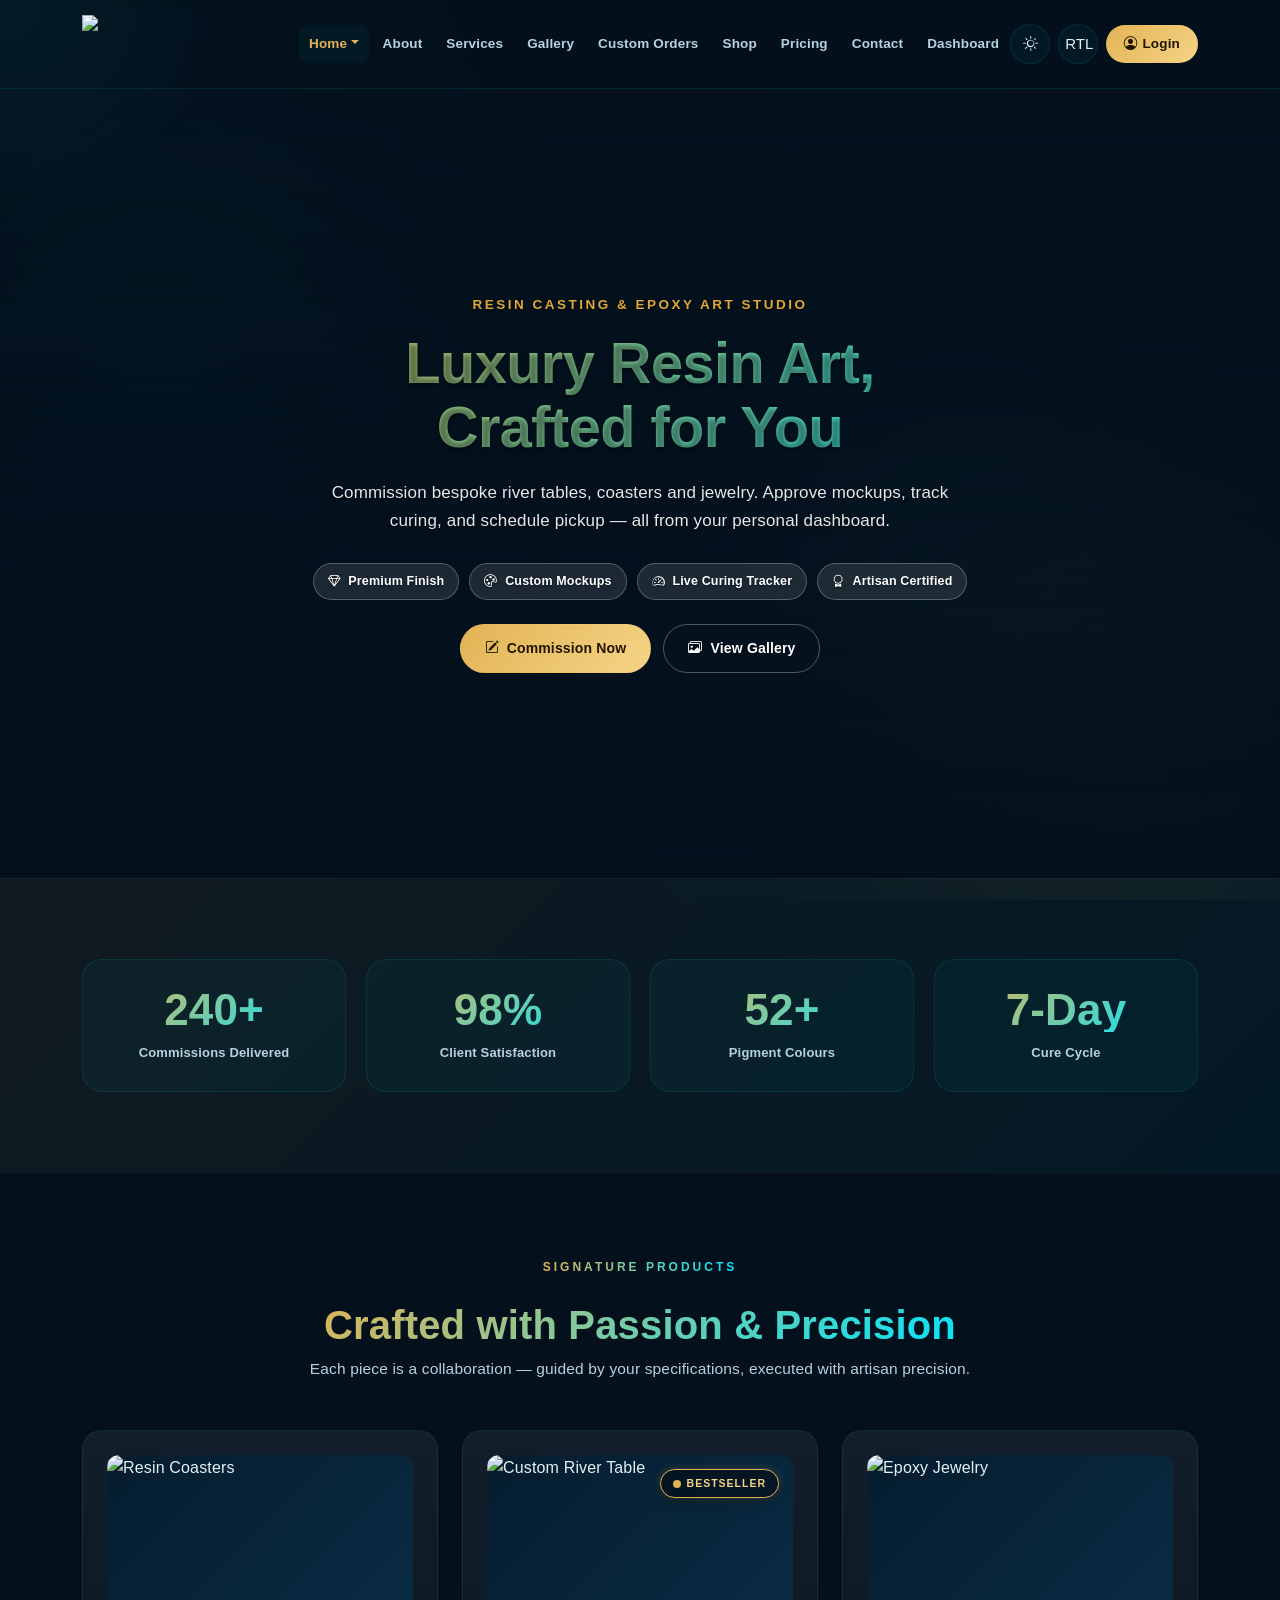
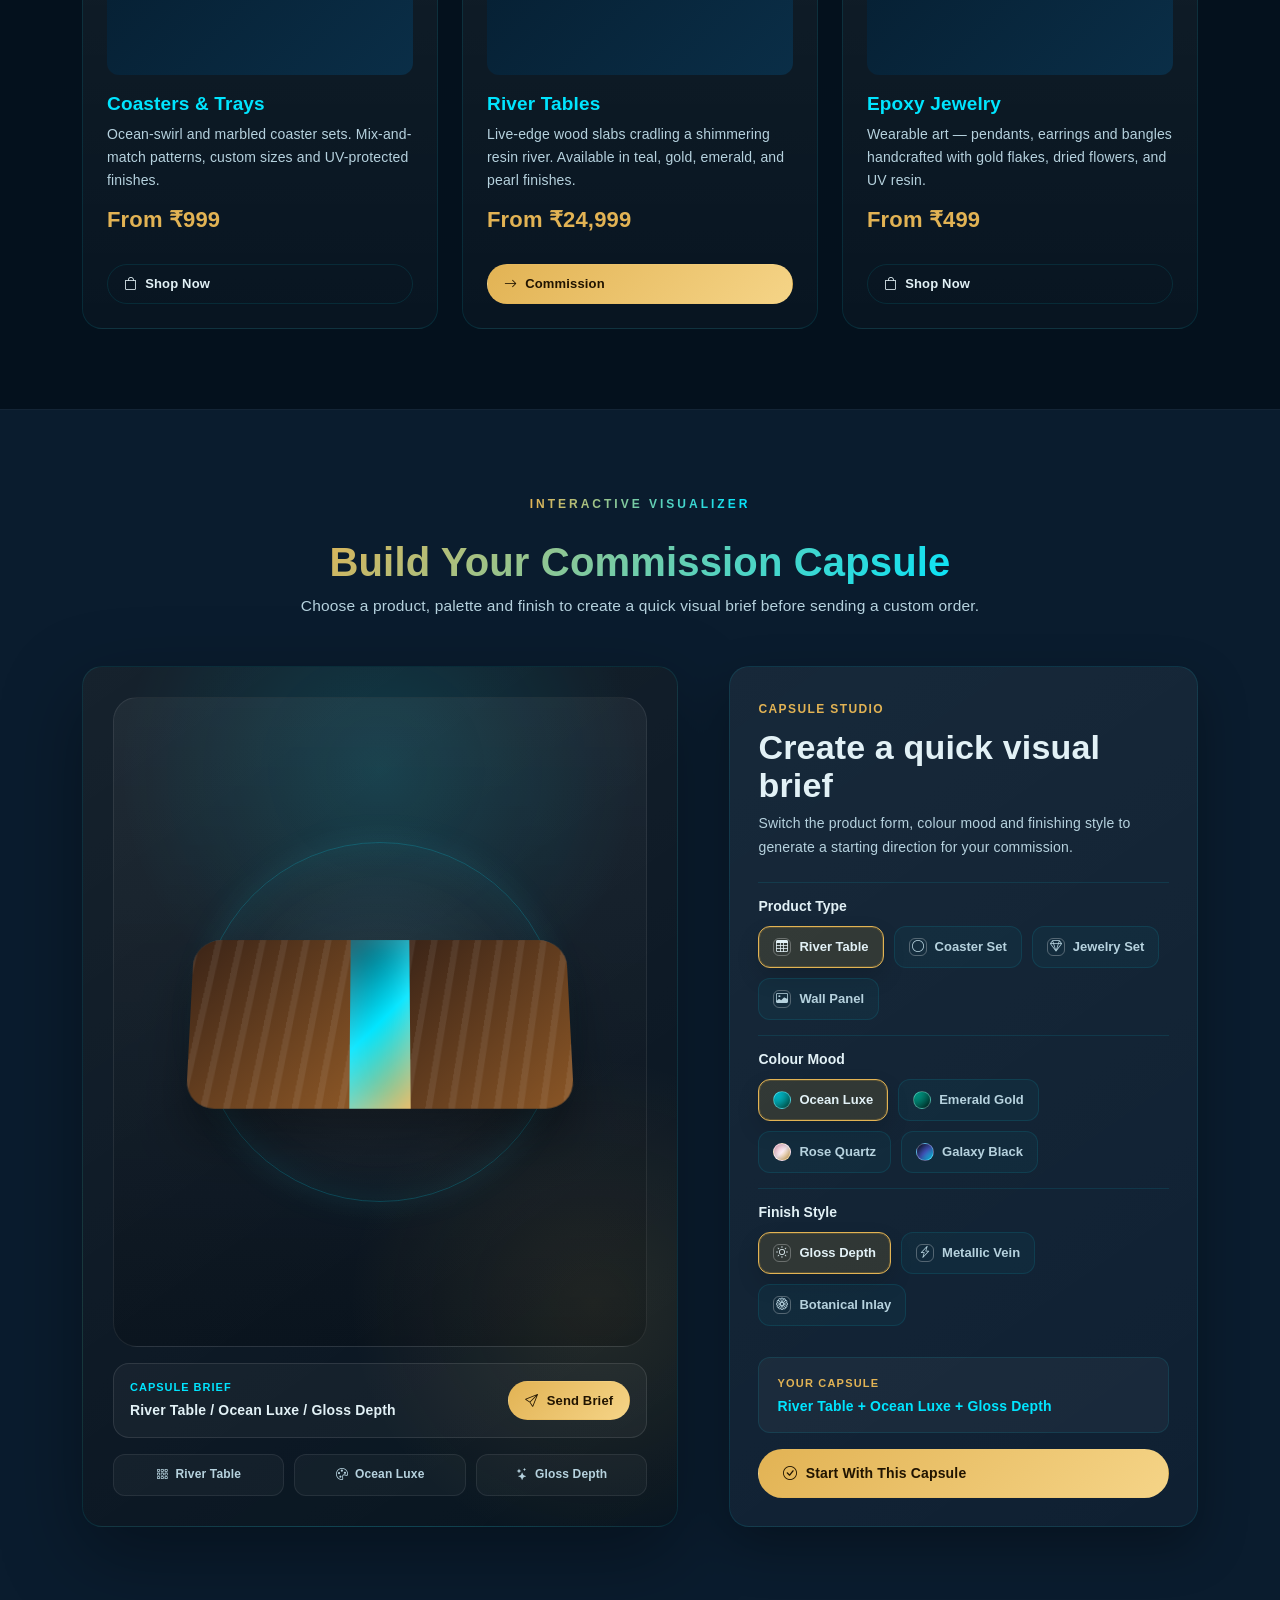
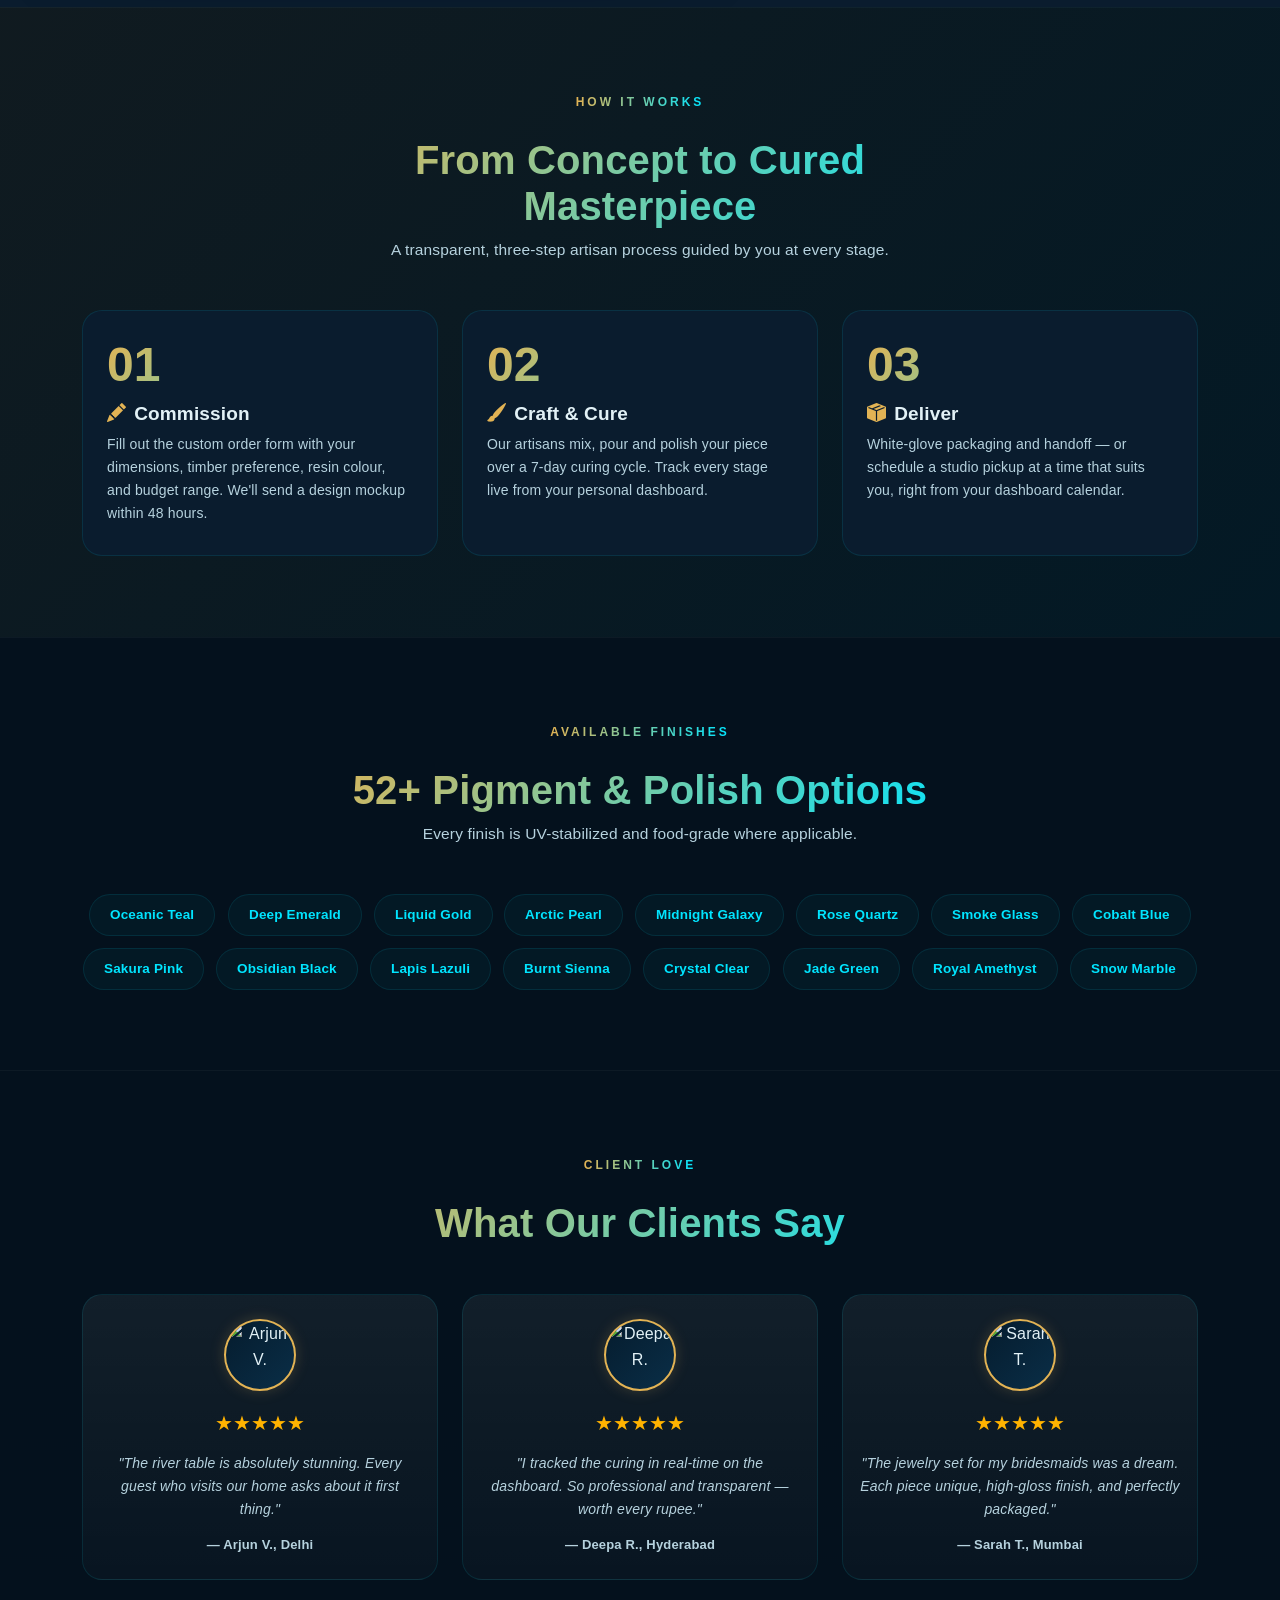
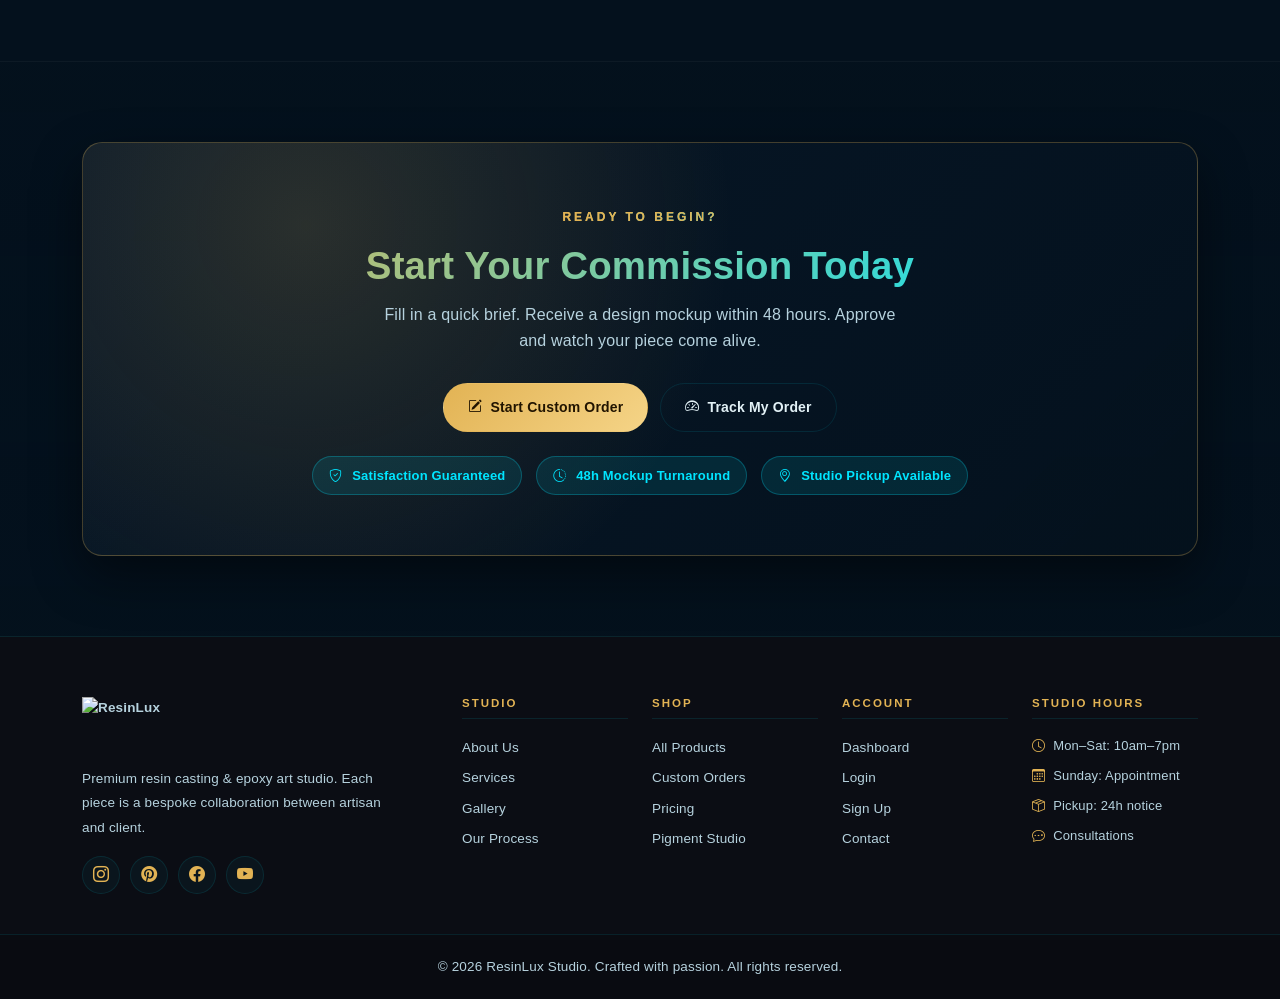
==== commit 1066bcd8: "refactor: standardize CSS formatting across project pages, add main.js, and create resin-theme.css s" ====
--- a/index.html
+++ b/index.html
@@ -1,11 +1,14 @@
 <!DOCTYPE html>
 <html lang="en" dir="ltr">
+
 <head>
   <meta charset="UTF-8">
   <meta name="viewport" content="width=device-width, initial-scale=1.0">
   <title>ResinLux Studio — Premium Resin Casting & Epoxy Art</title>
-  <meta name="description" content="Commission bespoke river tables, coasters, jewelry and epoxy art from ResinLux Studio. Track your curing progress, approve design mockups, and schedule pickup from your client dashboard.">
-  <link rel="icon" type="image/png" href="https://res.cloudinary.com/gcjfpuqb/image/upload/v1784783514/resin_logo_icon_mgzdjj.png">
+  <meta name="description"
+    content="Commission bespoke river tables, coasters, jewelry and epoxy art from ResinLux Studio. Track your curing progress, approve design mockups, and schedule pickup from your client dashboard.">
+  <link rel="icon" type="image/png"
+    href="https://res.cloudinary.com/gcjfpuqb/image/upload/v1784783514/resin_logo_icon_mgzdjj.png">
   <!-- Bootstrap 5 -->
   <link rel="stylesheet" href="https://cdn.jsdelivr.net/npm/bootstrap@5.3.2/dist/css/bootstrap.min.css">
   <!-- Bootstrap Icons -->
@@ -14,433 +17,488 @@
   <link rel="stylesheet" href="assets/css/resin-theme.css">
   <script src="assets/js/direction-toggle.js"></script>
 </head>
+
 <body>
 
-<!-- ===================== NAVBAR ===================== -->
-<nav class="rl-navbar navbar navbar-expand-lg">
-  <div class="container">
-    <a class="navbar-brand rl-brand" href="index.html">
-      <img src="https://res.cloudinary.com/gcjfpuqb/image/upload/v1784783504/resinlux_logo_lockup_lxjr6v.png" alt="ResinLux logo" width="310" height="90">
-    </a>
-
-    <button class="navbar-toggler rl-toggler border-0" type="button" data-bs-toggle="collapse" data-bs-target="#rlNav" aria-controls="rlNav" aria-expanded="false" aria-label="Toggle navigation">
-      <i class="bi bi-list" style="color:var(--rl-text);font-size:22px;"></i>
-    </button>
-
-    <div class="collapse navbar-collapse" id="rlNav">
-      <ul class="navbar-nav mx-auto gap-1">
-        <li class="nav-item dropdown">
-          <a class="nav-link rl-nav-link dropdown-toggle active" href="#" data-bs-toggle="dropdown">Home</a>
-          <ul class="dropdown-menu rl-dropdown-menu">
-            <li><a class="dropdown-item rl-dropdown-item" href="index.html">Home 1</a></li>
-            <li><a class="dropdown-item rl-dropdown-item" href="home-2.html">Home 2</a></li>
-          </ul>
-        </li>
-        <li class="nav-item"><a class="nav-link rl-nav-link" href="about.html">About</a></li>
-        <li class="nav-item"><a class="nav-link rl-nav-link" href="services.html">Services</a></li>
-        <li class="nav-item"><a class="nav-link rl-nav-link" href="gallery.html">Gallery</a></li>
-        <li class="nav-item"><a class="nav-link rl-nav-link" href="custom-orders.html">Custom Orders</a></li>
-        <li class="nav-item"><a class="nav-link rl-nav-link" href="shop.html">Shop</a></li>
-        <li class="nav-item"><a class="nav-link rl-nav-link" href="pricing.html">Pricing</a></li>
-        <li class="nav-item"><a class="nav-link rl-nav-link" href="contact.html">Contact</a></li>
-        <li class="nav-item"><a class="nav-link rl-nav-link" href="dashboard.html">Dashboard</a></li>
-      </ul>
-      <div class="rl-nav-actions">
-        <button class="rl-icon-btn" id="themeToggle" type="button" aria-label="Toggle dark mode"><i class="bi bi-sun"></i></button>
-        <button class="rl-icon-btn" id="dirToggle" type="button" aria-label="Toggle layout direction">RTL</button>
-        <a href="login.html" class="rl-login-btn">
-          <i class="bi bi-person-circle me-1"></i> Login
-        </a>
+  <!-- ===================== NAVBAR ===================== -->
+  <nav class="rl-navbar navbar navbar-expand-lg">
+    <div class="container">
+      <a class="navbar-brand rl-brand" href="index.html">
+        <img src="https://res.cloudinary.com/gcjfpuqb/image/upload/v1784783504/resinlux_logo_lockup_lxjr6v.png"
+          alt="ResinLux logo" width="310" height="90">
+      </a>
+
+      <button class="navbar-toggler rl-toggler border-0" type="button" data-bs-toggle="collapse" data-bs-target="#rlNav"
+        aria-controls="rlNav" aria-expanded="false" aria-label="Toggle navigation">
+        <i class="bi bi-list" style="color:var(--rl-text);font-size:22px;"></i>
+      </button>
+
+      <div class="collapse navbar-collapse" id="rlNav">
+        <ul class="navbar-nav mx-auto gap-1">
+          <li class="nav-item dropdown">
+            <a class="nav-link rl-nav-link dropdown-toggle active" href="#" data-bs-toggle="dropdown">Home</a>
+            <ul class="dropdown-menu rl-dropdown-menu">
+              <li><a class="dropdown-item rl-dropdown-item" href="index.html">Home 1</a></li>
+              <li><a class="dropdown-item rl-dropdown-item" href="home-2.html">Home 2</a></li>
+            </ul>
+          </li>
+          <li class="nav-item"><a class="nav-link rl-nav-link" href="about.html">About</a></li>
+          <li class="nav-item"><a class="nav-link rl-nav-link" href="services.html">Services</a></li>
+          <li class="nav-item"><a class="nav-link rl-nav-link" href="gallery.html">Gallery</a></li>
+          <li class="nav-item"><a class="nav-link rl-nav-link" href="custom-orders.html">Custom Orders</a></li>
+          <li class="nav-item"><a class="nav-link rl-nav-link" href="shop.html">Shop</a></li>
+          <li class="nav-item"><a class="nav-link rl-nav-link" href="pricing.html">Pricing</a></li>
+          <li class="nav-item"><a class="nav-link rl-nav-link" href="contact.html">Contact</a></li>
+          <li class="nav-item"><a class="nav-link rl-nav-link" href="dashboard.html">Dashboard</a></li>
+        </ul>
+        <div class="rl-nav-actions">
+          <button class="rl-icon-btn" id="themeToggle" type="button" aria-label="Toggle dark mode"><i
+              class="bi bi-sun"></i></button>
+          <button class="rl-icon-btn" id="dirToggle" type="button" aria-label="Toggle layout direction">RTL</button>
+          <a href="login.html" class="rl-login-btn">
+            <i class="bi bi-person-circle me-1"></i> Login
+          </a>
+        </div>
       </div>
     </div>
-  </div>
-</nav>
-<!-- ===================================================== -->
-
-<main>
-
-<!-- ===================== HERO ===================== -->
-<section class="rl-hero" style="background-image: url('https://res.cloudinary.com/gcjfpuqb/image/upload/v1784783527/home-hero-wood-resin_q7mo3p.jpg'); min-height: 88vh;">
-  <div class="rl-hero-overlay"></div>
-  <div class="container rl-hero-inner text-center">
-    <span class="rl-eyebrow">Resin Casting &amp; Epoxy Art Studio</span>
-    <h1 class="rl-h1">Luxury Resin Art,<br>Crafted for You</h1>
-    <p class="rl-hero-sub">Commission bespoke river tables, coasters and jewelry. Approve mockups, track curing, and schedule pickup — all from your personal dashboard.</p>
-    <div class="rl-hero-badges mb-4">
-      <span><i class="bi bi-gem me-1"></i> Premium Finish</span>
-      <span><i class="bi bi-palette me-1"></i> Custom Mockups</span>
-      <span><i class="bi bi-speedometer2 me-1"></i> Live Curing Tracker</span>
-      <span><i class="bi bi-award me-1"></i> Artisan Certified</span>
+  </nav>
+  <!-- ===================================================== -->
+
+  <main>
+
+    <!-- ===================== HERO ===================== -->
+    <section class="rl-hero"
+      style="background-image: url('https://res.cloudinary.com/gcjfpuqb/image/upload/v1784783527/home-hero-wood-resin_q7mo3p.jpg'); min-height: 88vh;">
+      <div class="rl-hero-overlay"></div>
+      <div class="container rl-hero-inner text-center">
+        <span class="rl-eyebrow">Resin Casting &amp; Epoxy Art Studio</span>
+        <h1 class="rl-h1">Luxury Resin Art,<br>Crafted for You</h1>
+        <p class="rl-hero-sub">Commission bespoke river tables, coasters and jewelry. Approve mockups, track curing, and
+          schedule pickup — all from your personal dashboard.</p>
+        <div class="rl-hero-badges mb-4">
+          <span><i class="bi bi-gem me-1"></i> Premium Finish</span>
+          <span><i class="bi bi-palette me-1"></i> Custom Mockups</span>
+          <span><i class="bi bi-speedometer2 me-1"></i> Live Curing Tracker</span>
+          <span><i class="bi bi-award me-1"></i> Artisan Certified</span>
+        </div>
+        <div class="rl-hero-actions">
+          <a href="custom-orders.html" class="rl-btn rl-btn-primary">
+            <i class="bi bi-pencil-square"></i> Commission Now
+          </a>
+          <a href="gallery.html" class="rl-btn rl-btn-ghost">
+            <i class="bi bi-images"></i> View Gallery
+          </a>
+        </div>
+      </div>
+    </section>
+
+    <!-- ===================== STATS STRIP ===================== -->
+    <section class="rl-section rl-section-dark">
+      <div class="container">
+        <div class="rl-stats-strip">
+          <div class="rl-stat">
+            <span class="rl-stat-number" data-count="240" data-suffix="+">240+</span>
+            <span class="rl-stat-label">Commissions Delivered</span>
+          </div>
+          <div class="rl-stat">
+            <span class="rl-stat-number" data-count="98" data-suffix="%">98%</span>
+            <span class="rl-stat-label">Client Satisfaction</span>
+          </div>
+          <div class="rl-stat">
+            <span class="rl-stat-number" data-count="52" data-suffix="+">52+</span>
+            <span class="rl-stat-label">Pigment Colours</span>
+          </div>
+          <div class="rl-stat">
+            <span class="rl-stat-number" data-count="7" data-suffix="-Day">7-Day</span>
+            <span class="rl-stat-label">Cure Cycle</span>
+          </div>
+        </div>
+      </div>
+    </section>
+
+    <!-- ===================== PRODUCT SHOWCASE ===================== -->
+    <section class="rl-section">
+      <div class="container">
+        <div class="rl-section-title">
+          <span class="rl-eyebrow">Signature Products</span>
+          <h2>Crafted with Passion &amp; Precision</h2>
+          <p>Each piece is a collaboration — guided by your specifications, executed with artisan precision.</p>
+        </div>
+
+        <div class="row g-4 rl-center-odd">
+          <div class="col-12 col-md-6 col-lg-4">
+            <div class="rl-card">
+              <div class="rl-card-img">
+                <img src="https://res.cloudinary.com/gcjfpuqb/image/upload/v1784783504/home1-coasters_fqvjl7.jpg"
+                  alt="Resin Coasters" loading="lazy">
+              </div>
+              <h3>Coasters &amp; Trays</h3>
+              <p>Ocean-swirl and marbled coaster sets. Mix-and-match patterns, custom sizes and UV-protected finishes.
+              </p>
+              <span class="rl-price-badge">From ₹999</span>
+              <a href="shop.html" class="rl-btn rl-btn-ghost rl-btn-sm mt-3">
+                <i class="bi bi-bag"></i> Shop Now
+              </a>
+            </div>
+          </div>
+          <div class="col-12 col-md-6 col-lg-4">
+            <div class="rl-card">
+              <div class="rl-card-img">
+                <img src="https://res.cloudinary.com/gcjfpuqb/image/upload/v1784783513/home1-river-table_jrqrtq.jpg"
+                  alt="Custom River Table" loading="lazy">
+                <div class="rl-card-badge">
+                  <span class="rl-pulse-dot"></span> Bestseller
+                </div>
+              </div>
+              <h3>River Tables</h3>
+              <p>Live-edge wood slabs cradling a shimmering resin river. Available in teal, gold, emerald, and pearl
+                finishes.</p>
+              <span class="rl-price-badge">From ₹24,999</span>
+              <a href="custom-orders.html" class="rl-btn rl-btn-primary rl-btn-sm mt-3">
+                <i class="bi bi-arrow-right"></i> Commission
+              </a>
+            </div>
+          </div>
+          <div class="col-12 col-md-6 col-lg-4">
+            <div class="rl-card">
+              <div class="rl-card-img">
+                <img src="https://res.cloudinary.com/gcjfpuqb/image/upload/v1784783548/home-jewelry_qdmmko.jpg"
+                  alt="Epoxy Jewelry" loading="lazy">
+              </div>
+              <h3>Epoxy Jewelry</h3>
+              <p>Wearable art — pendants, earrings and bangles handcrafted with gold flakes, dried flowers, and UV
+                resin.</p>
+              <span class="rl-price-badge">From ₹499</span>
+              <a href="shop.html" class="rl-btn rl-btn-ghost rl-btn-sm mt-3">
+                <i class="bi bi-bag"></i> Shop Now
+              </a>
+            </div>
+          </div>
+        </div>
+      </div>
+    </section>
+
+    <!-- ===================== COMMISSION CAPSULE ===================== -->
+    <section class="rl-section rl-section-alt">
+      <div class="container">
+        <div class="rl-section-title">
+          <span class="rl-eyebrow">Interactive Visualizer</span>
+          <h2>Build Your Commission Capsule</h2>
+          <p>Choose a product, palette and finish to create a quick visual brief before sending a custom order.</p>
+        </div>
+
+        <div class="rl-flow-lab rl-capsule-lab" aria-label="Custom commission capsule builder">
+          <div class="rl-capsule-preview" id="rl-capsule-preview" data-product="table" data-palette="ocean"
+            data-finish="gloss">
+            <div class="rl-capsule-stage">
+              <div class="rl-capsule-orbit"></div>
+              <div class="rl-capsule-object" id="rl-capsule-object">
+                <div class="rl-capsule-table">
+                  <span class="rl-capsule-wood left"></span>
+                  <span class="rl-capsule-resin"></span>
+                  <span class="rl-capsule-wood right"></span>
+                </div>
+                <div class="rl-capsule-coasters"><span></span><span></span><span></span></div>
+                <div class="rl-capsule-jewelry"><span></span><span></span><span></span></div>
+                <div class="rl-capsule-wall"><span></span></div>
+              </div>
+              <div class="rl-capsule-flakes"></div>
+            </div>
+
+            <div class="rl-capsule-brief">
+              <div>
+                <span>Capsule Brief</span>
+                <strong id="rl-capsule-title">River Table / Ocean Luxe / Gloss Depth</strong>
+              </div>
+              <a href="custom-orders.html" class="rl-btn rl-btn-primary rl-btn-sm">
+                <i class="bi bi-send"></i> Send Brief
+              </a>
+            </div>
+
+            <div class="rl-preview-specs">
+              <span id="rl-capsule-product"><i class="bi bi-grid-3x3-gap"></i> River Table</span>
+              <span id="rl-capsule-palette"><i class="bi bi-palette"></i> Ocean Luxe</span>
+              <span id="rl-capsule-finish"><i class="bi bi-stars"></i> Gloss Depth</span>
+            </div>
+          </div>
+
+          <div class="rl-lab-controls">
+            <div class="rl-lab-heading">
+              <span class="rl-lab-kicker">Capsule Studio</span>
+              <h3>Create a quick visual brief</h3>
+              <p>Switch the product form, colour mood and finishing style to generate a starting direction for your
+                commission.</p>
+            </div>
+
+            <div class="rl-control-group">
+              <h4>Product Type</h4>
+              <div class="rl-select-group">
+                <button class="rl-select-btn active" type="button" data-capsule-product="table" data-label="River Table"
+                  aria-pressed="true"><span class="rl-option-icon"><i class="bi bi-table"></i></span>River
+                  Table</button>
+                <button class="rl-select-btn" type="button" data-capsule-product="coasters" data-label="Coaster Set"
+                  aria-pressed="false"><span class="rl-option-icon"><i class="bi bi-circle"></i></span>Coaster
+                  Set</button>
+                <button class="rl-select-btn" type="button" data-capsule-product="jewelry" data-label="Jewelry Set"
+                  aria-pressed="false"><span class="rl-option-icon"><i class="bi bi-gem"></i></span>Jewelry Set</button>
+                <button class="rl-select-btn" type="button" data-capsule-product="wall" data-label="Wall Panel"
+                  aria-pressed="false"><span class="rl-option-icon"><i class="bi bi-image"></i></span>Wall
+                  Panel</button>
+              </div>
+            </div>
+
+            <div class="rl-control-group">
+              <h4>Colour Mood</h4>
+              <div class="rl-select-group">
+                <button class="rl-select-btn active" type="button" data-capsule-palette="ocean" data-label="Ocean Luxe"
+                  aria-pressed="true"><span class="rl-option-dot resin-dot-teal"></span>Ocean Luxe</button>
+                <button class="rl-select-btn" type="button" data-capsule-palette="emerald" data-label="Emerald Gold"
+                  aria-pressed="false"><span class="rl-option-dot resin-dot-emerald"></span>Emerald Gold</button>
+                <button class="rl-select-btn" type="button" data-capsule-palette="rose" data-label="Rose Quartz"
+                  aria-pressed="false"><span class="rl-option-dot"
+                    style="background:linear-gradient(135deg,#f8b7cc,#fff1f6,#e2b354);"></span>Rose Quartz</button>
+                <button class="rl-select-btn" type="button" data-capsule-palette="galaxy" data-label="Galaxy Black"
+                  aria-pressed="false"><span class="rl-option-dot"
+                    style="background:linear-gradient(135deg,#080b16,#4051b5,#00e5ff);"></span>Galaxy Black</button>
+              </div>
+            </div>
+
+            <div class="rl-control-group">
+              <h4>Finish Style</h4>
+              <div class="rl-select-group">
+                <button class="rl-select-btn active" type="button" data-capsule-finish="gloss" data-label="Gloss Depth"
+                  aria-pressed="true"><span class="rl-option-icon"><i class="bi bi-brightness-high"></i></span>Gloss
+                  Depth</button>
+                <button class="rl-select-btn" type="button" data-capsule-finish="metallic" data-label="Metallic Vein"
+                  aria-pressed="false"><span class="rl-option-icon"><i
+                      class="bi bi-lightning-charge"></i></span>Metallic Vein</button>
+                <button class="rl-select-btn" type="button" data-capsule-finish="botanical" data-label="Botanical Inlay"
+                  aria-pressed="false"><span class="rl-option-icon"><i class="bi bi-flower1"></i></span>Botanical
+                  Inlay</button>
+              </div>
+            </div>
+
+            <div class="rl-lab-summary">
+              <span>Your capsule</span>
+              <strong id="rl-capsule-readout">River Table + Ocean Luxe + Gloss Depth</strong>
+            </div>
+            <a href="custom-orders.html" class="rl-btn rl-btn-primary mt-3 w-100">
+              <i class="bi bi-check-circle"></i> Start With This Capsule
+            </a>
+          </div>
+        </div>
+      </div>
+    </section>
+    <!-- ===================== PROCESS TIMELINE ===================== -->
+    <section class="rl-section rl-section-dark">
+      <div class="container">
+        <div class="rl-section-title">
+          <span class="rl-eyebrow">How It Works</span>
+          <h2>From Concept to Cured Masterpiece</h2>
+          <p>A transparent, three-step artisan process guided by you at every stage.</p>
+        </div>
+
+        <div class="rl-steps">
+          <div class="rl-step">
+            <span class="rl-step-num">01</span>
+            <h4><i class="bi bi-pencil-fill text-gold me-2"></i>Commission</h4>
+            <p>Fill out the custom order form with your dimensions, timber preference, resin colour, and budget range.
+              We'll send a design mockup within 48 hours.</p>
+          </div>
+          <div class="rl-step">
+            <span class="rl-step-num">02</span>
+            <h4><i class="bi bi-brush-fill text-gold me-2"></i>Craft &amp; Cure</h4>
+            <p>Our artisans mix, pour and polish your piece over a 7-day curing cycle. Track every stage live from your
+              personal dashboard.</p>
+          </div>
+          <div class="rl-step">
+            <span class="rl-step-num">03</span>
+            <h4><i class="bi bi-box-seam-fill text-gold me-2"></i>Deliver</h4>
+            <p>White-glove packaging and handoff — or schedule a studio pickup at a time that suits you, right from your
+              dashboard calendar.</p>
+          </div>
+        </div>
+      </div>
+    </section>
+
+    <!-- ===================== PIGMENT STRIP ===================== -->
+    <section class="rl-section">
+      <div class="container">
+        <div class="rl-section-title">
+          <span class="rl-eyebrow">Available Finishes</span>
+          <h2>52+ Pigment &amp; Polish Options</h2>
+          <p>Every finish is UV-stabilized and food-grade where applicable.</p>
+        </div>
+        <div class="rl-badge-strip">
+          <span class="rl-finish-badge">Oceanic Teal</span>
+          <span class="rl-finish-badge">Deep Emerald</span>
+          <span class="rl-finish-badge">Liquid Gold</span>
+          <span class="rl-finish-badge">Arctic Pearl</span>
+          <span class="rl-finish-badge">Midnight Galaxy</span>
+          <span class="rl-finish-badge">Rose Quartz</span>
+          <span class="rl-finish-badge">Smoke Glass</span>
+          <span class="rl-finish-badge">Cobalt Blue</span>
+          <span class="rl-finish-badge">Sakura Pink</span>
+          <span class="rl-finish-badge">Obsidian Black</span>
+          <span class="rl-finish-badge">Lapis Lazuli</span>
+          <span class="rl-finish-badge">Burnt Sienna</span>
+          <span class="rl-finish-badge">Crystal Clear</span>
+          <span class="rl-finish-badge">Jade Green</span>
+          <span class="rl-finish-badge">Royal Amethyst</span>
+          <span class="rl-finish-badge">Snow Marble</span>
+        </div>
+      </div>
+    </section>
+
+    <!-- ===================== TESTIMONIAL STRIP ===================== -->
+    <section class="rl-section">
+      <div class="container">
+        <div class="rl-section-title">
+          <span class="rl-eyebrow">Client Love</span>
+          <h2>What Our Clients Say</h2>
+        </div>
+        <div class="row g-4 rl-center-odd rl-testimonial-grid">
+          <div class="col-12 col-md-4">
+            <div class="rl-card rl-testimonial-card text-center py-4 px-3">
+              <div class="mb-3">
+                <img src="https://res.cloudinary.com/gcjfpuqb/image/upload/v1784783518/avatar-arjun_h4g53w.jpg"
+                  alt="Arjun V." class="rounded-circle mx-auto"
+                  style="width: 72px; height: 72px; object-fit: cover; border: 2px solid var(--rl-gold); box-shadow: 0 0 15px var(--rl-gold-glow);">
+              </div>
+              <div style="font-size:20px;color:#ffb300;margin-bottom:12px;">★★★★★</div>
+              <p style="color:var(--rl-muted);font-size:14px;font-style:italic;">"The river table is absolutely
+                stunning. Every guest who visits our home asks about it first thing."</p>
+              <p style="color:var(--rl-cyan);font-weight:700;margin-top:12px;margin-bottom:0;font-size:13px;">— Arjun
+                V., Delhi</p>
+            </div>
+          </div>
+          <div class="col-12 col-md-4">
+            <div class="rl-card rl-testimonial-card text-center py-4 px-3">
+              <div class="mb-3">
+                <img src="https://res.cloudinary.com/gcjfpuqb/image/upload/v1784783516/avatar-deepa_lvxg3h.jpg"
+                  alt="Deepa R." class="rounded-circle mx-auto"
+                  style="width: 72px; height: 72px; object-fit: cover; border: 2px solid var(--rl-gold); box-shadow: 0 0 15px var(--rl-gold-glow);">
+              </div>
+              <div style="font-size:20px;color:#ffb300;margin-bottom:12px;">★★★★★</div>
+              <p style="color:var(--rl-muted);font-size:14px;font-style:italic;">"I tracked the curing in real-time on
+                the dashboard. So professional and transparent — worth every rupee."</p>
+              <p style="color:var(--rl-cyan);font-weight:700;margin-top:12px;margin-bottom:0;font-size:13px;">— Deepa
+                R., Hyderabad</p>
+            </div>
+          </div>
+          <div class="col-12 col-md-4">
+            <div class="rl-card rl-testimonial-card text-center py-4 px-3">
+              <div class="mb-3">
+                <img src="https://res.cloudinary.com/gcjfpuqb/image/upload/v1784783517/avatar-sarah_c1ohgw.jpg"
+                  alt="Sarah T." class="rounded-circle mx-auto"
+                  style="width: 72px; height: 72px; object-fit: cover; border: 2px solid var(--rl-gold); box-shadow: 0 0 15px var(--rl-gold-glow);">
+              </div>
+              <div style="font-size:20px;color:#ffb300;margin-bottom:12px;">★★★★★</div>
+              <p style="color:var(--rl-muted);font-size:14px;font-style:italic;">"The jewelry set for my bridesmaids was
+                a dream. Each piece unique, high-gloss finish, and perfectly packaged."</p>
+              <p style="color:var(--rl-cyan);font-weight:700;margin-top:12px;margin-bottom:0;font-size:13px;">— Sarah
+                T., Mumbai</p>
+            </div>
+          </div>
+        </div>
+      </div>
+    </section>
+
+    <!-- ===================== CTA PANEL ===================== -->
+    <section class="rl-section rl-section-bg-cta" style="background-image: url('https://res.cloudinary.com/gcjfpuqb/image/upload/v1784783544/about-hero_qh32nx.png');">
+      <div class="container">
+        <div class="rl-cta-panel">
+          <span class="rl-eyebrow">Ready to Begin?</span>
+          <h2>Start Your Commission Today</h2>
+          <p>Fill in a quick brief. Receive a design mockup within 48 hours. Approve and watch your piece come alive.
+          </p>
+          <div class="rl-hero-actions">
+            <a href="custom-orders.html" class="rl-btn rl-btn-primary">
+              <i class="bi bi-pencil-square"></i> Start Custom Order
+            </a>
+            <a href="dashboard.html" class="rl-btn rl-btn-ghost">
+              <i class="bi bi-speedometer2"></i> Track My Order
+            </a>
+          </div>
+          <div class="rl-cta-badges mt-4">
+            <span><i class="bi bi-shield-check me-1"></i> Satisfaction Guaranteed</span>
+            <span><i class="bi bi-clock-history me-1"></i> 48h Mockup Turnaround</span>
+            <span><i class="bi bi-geo-alt me-1"></i> Studio Pickup Available</span>
+          </div>
+        </div>
+      </div>
+    </section>
+
+  </main>
+
+  <!-- ===================== FOOTER ===================== -->
+  <footer class="rl-footer">
+    <div class="container">
+      <div class="row g-4">
+        <!-- Brand + Social -->
+        <div class="col-12 col-lg-4">
+          <div class="rl-footer-brand">
+            <a href="index.html">
+              <img src="https://res.cloudinary.com/gcjfpuqb/image/upload/v1784783504/resinlux_logo_lockup_lxjr6v.png"
+                alt="ResinLux" width="310" height="90">
+            </a>
+          </div>
+          <p style="max-width:300px;">Premium resin casting &amp; epoxy art studio. Each piece is a bespoke
+            collaboration between artisan and client.</p>
+          <div class="rl-social mt-3">
+            <a href="#" aria-label="Instagram"><i class="bi bi-instagram"></i></a>
+            <a href="#" aria-label="Pinterest"><i class="bi bi-pinterest"></i></a>
+            <a href="#" aria-label="Facebook"><i class="bi bi-facebook"></i></a>
+            <a href="#" aria-label="YouTube"><i class="bi bi-youtube"></i></a>
+          </div>
+        </div>
+        <!-- Studio Links -->
+        <div class="col-6 col-md-3 col-lg-2">
+          <h5>Studio</h5>
+          <a href="about.html">About Us</a>
+          <a href="services.html">Services</a>
+          <a href="gallery.html">Gallery</a>
+          <a href="process.html">Our Process</a>
+        </div>
+        <!-- Shop Links -->
+        <div class="col-6 col-md-3 col-lg-2">
+          <h5>Shop</h5>
+          <a href="shop.html">All Products</a>
+          <a href="custom-orders.html">Custom Orders</a>
+          <a href="pricing.html">Pricing</a>
+          <a href="pigment-studio.html">Pigment Studio</a>
+        </div>
+        <!-- Account Links -->
+        <div class="col-6 col-md-3 col-lg-2">
+          <h5>Account</h5>
+          <a href="dashboard.html">Dashboard</a>
+          <a href="login.html">Login</a>
+          <a href="signup.html">Sign Up</a>
+          <a href="contact.html">Contact</a>
+        </div>
+        <!-- Studio Hours -->
+        <div class="col-6 col-md-3 col-lg-2">
+          <h5>Studio Hours</h5>
+          <p style="font-size:13px;line-height:2.0;margin:0;">
+            <span class="d-flex align-items-center mb-1"><i class="bi bi-clock text-gold me-2"></i>Mon–Sat:
+              10am–7pm</span>
+            <span class="d-flex align-items-center mb-1"><i class="bi bi-calendar3 text-gold me-2"></i>Sunday:
+              Appointment</span>
+            <span class="d-flex align-items-center mb-1"><i class="bi bi-box-seam text-gold me-2"></i>Pickup: 24h
+              notice</span>
+            <span class="d-flex align-items-center"><i class="bi bi-chat-dots text-gold me-2"></i>Consultations</span>
+          </p>
+        </div>
+      </div>
     </div>
-    <div class="rl-hero-actions">
-      <a href="custom-orders.html" class="rl-btn rl-btn-primary">
-        <i class="bi bi-pencil-square"></i> Commission Now
-      </a>
-      <a href="gallery.html" class="rl-btn rl-btn-ghost">
-        <i class="bi bi-images"></i> View Gallery
-      </a>
+    <div class="rl-footer-bottom">
+      <p>&copy; 2026 ResinLux Studio. Crafted with passion. All rights reserved.</p>
     </div>
-  </div>
-</section>
-
-<!-- ===================== STATS STRIP ===================== -->
-<section class="rl-section rl-section-dark">
-  <div class="container">
-    <div class="rl-stats-strip">
-      <div class="rl-stat">
-        <span class="rl-stat-number" data-count="240" data-suffix="+">240+</span>
-        <span class="rl-stat-label">Commissions Delivered</span>
-      </div>
-      <div class="rl-stat">
-        <span class="rl-stat-number" data-count="98" data-suffix="%">98%</span>
-        <span class="rl-stat-label">Client Satisfaction</span>
-      </div>
-      <div class="rl-stat">
-        <span class="rl-stat-number" data-count="52" data-suffix="+">52+</span>
-        <span class="rl-stat-label">Pigment Colours</span>
-      </div>
-      <div class="rl-stat">
-        <span class="rl-stat-number" data-count="7" data-suffix="-Day">7-Day</span>
-        <span class="rl-stat-label">Cure Cycle</span>
-      </div>
-    </div>
-  </div>
-</section>
-
-<!-- ===================== PRODUCT SHOWCASE ===================== -->
-<section class="rl-section">
-  <div class="container">
-    <div class="rl-section-title">
-      <span class="rl-eyebrow">Signature Products</span>
-      <h2>Crafted with Passion &amp; Precision</h2>
-      <p>Each piece is a collaboration — guided by your specifications, executed with artisan precision.</p>
-    </div>
-
-    <div class="row g-4 rl-center-odd">
-      <div class="col-12 col-md-6 col-lg-4">
-        <div class="rl-card">
-          <div class="rl-card-img">
-            <img src="https://res.cloudinary.com/gcjfpuqb/image/upload/v1784783504/home1-coasters_fqvjl7.jpg" alt="Resin Coasters" loading="lazy">
-          </div>
-          <h3>Coasters &amp; Trays</h3>
-          <p>Ocean-swirl and marbled coaster sets. Mix-and-match patterns, custom sizes and UV-protected finishes.</p>
-          <span class="rl-price-badge">From ₹999</span>
-          <a href="shop.html" class="rl-btn rl-btn-ghost rl-btn-sm mt-3">
-            <i class="bi bi-bag"></i> Shop Now
-          </a>
-        </div>
-      </div>
-      <div class="col-12 col-md-6 col-lg-4">
-        <div class="rl-card">
-          <div class="rl-card-img">
-            <img src="https://res.cloudinary.com/gcjfpuqb/image/upload/v1784783513/home1-river-table_jrqrtq.jpg" alt="Custom River Table" loading="lazy">
-            <div class="rl-card-badge">
-              <span class="rl-pulse-dot"></span> Bestseller
-            </div>
-          </div>
-          <h3>River Tables</h3>
-          <p>Live-edge wood slabs cradling a shimmering resin river. Available in teal, gold, emerald, and pearl finishes.</p>
-          <span class="rl-price-badge">From ₹24,999</span>
-          <a href="custom-orders.html" class="rl-btn rl-btn-primary rl-btn-sm mt-3">
-            <i class="bi bi-arrow-right"></i> Commission
-          </a>
-        </div>
-      </div>
-      <div class="col-12 col-md-6 col-lg-4">
-        <div class="rl-card">
-          <div class="rl-card-img">
-            <img src="https://res.cloudinary.com/gcjfpuqb/image/upload/v1784783548/home-jewelry_qdmmko.jpg" alt="Epoxy Jewelry" loading="lazy">
-          </div>
-          <h3>Epoxy Jewelry</h3>
-          <p>Wearable art — pendants, earrings and bangles handcrafted with gold flakes, dried flowers, and UV resin.</p>
-          <span class="rl-price-badge">From ₹499</span>
-          <a href="shop.html" class="rl-btn rl-btn-ghost rl-btn-sm mt-3">
-            <i class="bi bi-bag"></i> Shop Now
-          </a>
-        </div>
-      </div>
-    </div>
-  </div>
-</section>
-
-<!-- ===================== COMMISSION CAPSULE ===================== -->
-<section class="rl-section rl-section-alt">
-  <div class="container">
-    <div class="rl-section-title">
-      <span class="rl-eyebrow">Interactive Visualizer</span>
-      <h2>Build Your Commission Capsule</h2>
-      <p>Choose a product, palette and finish to create a quick visual brief before sending a custom order.</p>
-    </div>
-
-    <div class="rl-flow-lab rl-capsule-lab" aria-label="Custom commission capsule builder">
-      <div class="rl-capsule-preview" id="rl-capsule-preview" data-product="table" data-palette="ocean" data-finish="gloss">
-        <div class="rl-capsule-stage">
-          <div class="rl-capsule-orbit"></div>
-          <div class="rl-capsule-object" id="rl-capsule-object">
-            <div class="rl-capsule-table">
-              <span class="rl-capsule-wood left"></span>
-              <span class="rl-capsule-resin"></span>
-              <span class="rl-capsule-wood right"></span>
-            </div>
-            <div class="rl-capsule-coasters"><span></span><span></span><span></span></div>
-            <div class="rl-capsule-jewelry"><span></span><span></span><span></span></div>
-            <div class="rl-capsule-wall"><span></span></div>
-          </div>
-          <div class="rl-capsule-flakes"></div>
-        </div>
-
-        <div class="rl-capsule-brief">
-          <div>
-            <span>Capsule Brief</span>
-            <strong id="rl-capsule-title">River Table / Ocean Luxe / Gloss Depth</strong>
-          </div>
-          <a href="custom-orders.html" class="rl-btn rl-btn-primary rl-btn-sm">
-            <i class="bi bi-send"></i> Send Brief
-          </a>
-        </div>
-
-        <div class="rl-preview-specs">
-          <span id="rl-capsule-product"><i class="bi bi-grid-3x3-gap"></i> River Table</span>
-          <span id="rl-capsule-palette"><i class="bi bi-palette"></i> Ocean Luxe</span>
-          <span id="rl-capsule-finish"><i class="bi bi-stars"></i> Gloss Depth</span>
-        </div>
-      </div>
-
-      <div class="rl-lab-controls">
-        <div class="rl-lab-heading">
-          <span class="rl-lab-kicker">Capsule Studio</span>
-          <h3>Create a quick visual brief</h3>
-          <p>Switch the product form, colour mood and finishing style to generate a starting direction for your commission.</p>
-        </div>
-
-        <div class="rl-control-group">
-          <h4>Product Type</h4>
-          <div class="rl-select-group">
-            <button class="rl-select-btn active" type="button" data-capsule-product="table" data-label="River Table" aria-pressed="true"><span class="rl-option-icon"><i class="bi bi-table"></i></span>River Table</button>
-            <button class="rl-select-btn" type="button" data-capsule-product="coasters" data-label="Coaster Set" aria-pressed="false"><span class="rl-option-icon"><i class="bi bi-circle"></i></span>Coaster Set</button>
-            <button class="rl-select-btn" type="button" data-capsule-product="jewelry" data-label="Jewelry Set" aria-pressed="false"><span class="rl-option-icon"><i class="bi bi-gem"></i></span>Jewelry Set</button>
-            <button class="rl-select-btn" type="button" data-capsule-product="wall" data-label="Wall Panel" aria-pressed="false"><span class="rl-option-icon"><i class="bi bi-image"></i></span>Wall Panel</button>
-          </div>
-        </div>
-
-        <div class="rl-control-group">
-          <h4>Colour Mood</h4>
-          <div class="rl-select-group">
-            <button class="rl-select-btn active" type="button" data-capsule-palette="ocean" data-label="Ocean Luxe" aria-pressed="true"><span class="rl-option-dot resin-dot-teal"></span>Ocean Luxe</button>
-            <button class="rl-select-btn" type="button" data-capsule-palette="emerald" data-label="Emerald Gold" aria-pressed="false"><span class="rl-option-dot resin-dot-emerald"></span>Emerald Gold</button>
-            <button class="rl-select-btn" type="button" data-capsule-palette="rose" data-label="Rose Quartz" aria-pressed="false"><span class="rl-option-dot" style="background:linear-gradient(135deg,#f8b7cc,#fff1f6,#e2b354);"></span>Rose Quartz</button>
-            <button class="rl-select-btn" type="button" data-capsule-palette="galaxy" data-label="Galaxy Black" aria-pressed="false"><span class="rl-option-dot" style="background:linear-gradient(135deg,#080b16,#4051b5,#00e5ff);"></span>Galaxy Black</button>
-          </div>
-        </div>
-
-        <div class="rl-control-group">
-          <h4>Finish Style</h4>
-          <div class="rl-select-group">
-            <button class="rl-select-btn active" type="button" data-capsule-finish="gloss" data-label="Gloss Depth" aria-pressed="true"><span class="rl-option-icon"><i class="bi bi-brightness-high"></i></span>Gloss Depth</button>
-            <button class="rl-select-btn" type="button" data-capsule-finish="metallic" data-label="Metallic Vein" aria-pressed="false"><span class="rl-option-icon"><i class="bi bi-lightning-charge"></i></span>Metallic Vein</button>
-            <button class="rl-select-btn" type="button" data-capsule-finish="botanical" data-label="Botanical Inlay" aria-pressed="false"><span class="rl-option-icon"><i class="bi bi-flower1"></i></span>Botanical Inlay</button>
-          </div>
-        </div>
-
-        <div class="rl-lab-summary">
-          <span>Your capsule</span>
-          <strong id="rl-capsule-readout">River Table + Ocean Luxe + Gloss Depth</strong>
-        </div>
-        <a href="custom-orders.html" class="rl-btn rl-btn-primary mt-3 w-100">
-          <i class="bi bi-check-circle"></i> Start With This Capsule
-        </a>
-      </div>
-    </div>
-  </div>
-</section>
-<!-- ===================== PROCESS TIMELINE ===================== -->
-<section class="rl-section rl-section-bg-process" style="background-image: url('https://res.cloudinary.com/gcjfpuqb/image/upload/v1784783539/about_page_bg_uj23ne.png');">
-  <div class="container">
-    <div class="rl-section-title">
-      <span class="rl-eyebrow">How It Works</span>
-      <h2>From Concept to Cured Masterpiece</h2>
-      <p>A transparent, three-step artisan process guided by you at every stage.</p>
-    </div>
-
-    <div class="rl-steps">
-      <div class="rl-step">
-        <span class="rl-step-num">01</span>
-        <h4><i class="bi bi-pencil-fill text-gold me-2"></i>Commission</h4>
-        <p>Fill out the custom order form with your dimensions, timber preference, resin colour, and budget range. We'll send a design mockup within 48 hours.</p>
-      </div>
-      <div class="rl-step">
-        <span class="rl-step-num">02</span>
-        <h4><i class="bi bi-brush-fill text-gold me-2"></i>Craft &amp; Cure</h4>
-        <p>Our artisans mix, pour and polish your piece over a 7-day curing cycle. Track every stage live from your personal dashboard.</p>
-      </div>
-      <div class="rl-step">
-        <span class="rl-step-num">03</span>
-        <h4><i class="bi bi-box-seam-fill text-gold me-2"></i>Deliver</h4>
-        <p>White-glove packaging and handoff — or schedule a studio pickup at a time that suits you, right from your dashboard calendar.</p>
-      </div>
-    </div>
-  </div>
-</section>
-
-<!-- ===================== PIGMENT STRIP ===================== -->
-<section class="rl-section">
-  <div class="container">
-    <div class="rl-section-title">
-      <span class="rl-eyebrow">Available Finishes</span>
-      <h2>52+ Pigment &amp; Polish Options</h2>
-      <p>Every finish is UV-stabilized and food-grade where applicable.</p>
-    </div>
-    <div class="rl-badge-strip">
-      <span class="rl-finish-badge">Oceanic Teal</span>
-      <span class="rl-finish-badge">Deep Emerald</span>
-      <span class="rl-finish-badge">Liquid Gold</span>
-      <span class="rl-finish-badge">Arctic Pearl</span>
-      <span class="rl-finish-badge">Midnight Galaxy</span>
-      <span class="rl-finish-badge">Rose Quartz</span>
-      <span class="rl-finish-badge">Smoke Glass</span>
-      <span class="rl-finish-badge">Cobalt Blue</span>
-      <span class="rl-finish-badge">Sakura Pink</span>
-      <span class="rl-finish-badge">Obsidian Black</span>
-      <span class="rl-finish-badge">Lapis Lazuli</span>
-      <span class="rl-finish-badge">Burnt Sienna</span>
-      <span class="rl-finish-badge">Crystal Clear</span>
-      <span class="rl-finish-badge">Jade Green</span>
-      <span class="rl-finish-badge">Royal Amethyst</span>
-      <span class="rl-finish-badge">Snow Marble</span>
-    </div>
-  </div>
-</section>
-
-<!-- ===================== TESTIMONIAL STRIP ===================== -->
-<section class="rl-section rl-section-bg-testimonials" style="background-image: url('https://res.cloudinary.com/gcjfpuqb/image/upload/v1784783541/home-hero_elfbdc.png');">
-  <div class="container">
-    <div class="rl-section-title">
-      <span class="rl-eyebrow">Client Love</span>
-      <h2>What Our Clients Say</h2>
-    </div>
-    <div class="row g-4 rl-center-odd rl-testimonial-grid">
-      <div class="col-12 col-md-4">
-        <div class="rl-card rl-testimonial-card text-center py-4 px-3">
-          <div class="mb-3">
-            <img src="https://res.cloudinary.com/gcjfpuqb/image/upload/v1784783518/avatar-arjun_h4g53w.jpg" alt="Arjun V." class="rounded-circle mx-auto" style="width: 72px; height: 72px; object-fit: cover; border: 2px solid var(--rl-gold); box-shadow: 0 0 15px var(--rl-gold-glow);">
-          </div>
-          <div style="font-size:20px;color:#ffb300;margin-bottom:12px;">★★★★★</div>
-          <p style="color:var(--rl-muted);font-size:14px;font-style:italic;">"The river table is absolutely stunning. Every guest who visits our home asks about it first thing."</p>
-          <p style="color:var(--rl-cyan);font-weight:700;margin-top:12px;margin-bottom:0;font-size:13px;">— Arjun V., Delhi</p>
-        </div>
-      </div>
-      <div class="col-12 col-md-4">
-        <div class="rl-card rl-testimonial-card text-center py-4 px-3">
-          <div class="mb-3">
-            <img src="https://res.cloudinary.com/gcjfpuqb/image/upload/v1784783516/avatar-deepa_lvxg3h.jpg" alt="Deepa R." class="rounded-circle mx-auto" style="width: 72px; height: 72px; object-fit: cover; border: 2px solid var(--rl-gold); box-shadow: 0 0 15px var(--rl-gold-glow);">
-          </div>
-          <div style="font-size:20px;color:#ffb300;margin-bottom:12px;">★★★★★</div>
-          <p style="color:var(--rl-muted);font-size:14px;font-style:italic;">"I tracked the curing in real-time on the dashboard. So professional and transparent — worth every rupee."</p>
-          <p style="color:var(--rl-cyan);font-weight:700;margin-top:12px;margin-bottom:0;font-size:13px;">— Deepa R., Hyderabad</p>
-        </div>
-      </div>
-      <div class="col-12 col-md-4">
-        <div class="rl-card rl-testimonial-card text-center py-4 px-3">
-          <div class="mb-3">
-            <img src="https://res.cloudinary.com/gcjfpuqb/image/upload/v1784783517/avatar-sarah_c1ohgw.jpg" alt="Sarah T." class="rounded-circle mx-auto" style="width: 72px; height: 72px; object-fit: cover; border: 2px solid var(--rl-gold); box-shadow: 0 0 15px var(--rl-gold-glow);">
-          </div>
-          <div style="font-size:20px;color:#ffb300;margin-bottom:12px;">★★★★★</div>
-          <p style="color:var(--rl-muted);font-size:14px;font-style:italic;">"The jewelry set for my bridesmaids was a dream. Each piece unique, high-gloss finish, and perfectly packaged."</p>
-          <p style="color:var(--rl-cyan);font-weight:700;margin-top:12px;margin-bottom:0;font-size:13px;">— Sarah T., Mumbai</p>
-        </div>
-      </div>
-    </div>
-  </div>
-</section>
-
-<!-- ===================== CTA PANEL ===================== -->
-<section class="rl-section rl-section-dark">
-  <div class="container">
-    <div class="rl-cta-panel">
-      <span class="rl-eyebrow">Ready to Begin?</span>
-      <h2>Start Your Commission Today</h2>
-      <p>Fill in a quick brief. Receive a design mockup within 48 hours. Approve and watch your piece come alive.</p>
-      <div class="rl-hero-actions">
-        <a href="custom-orders.html" class="rl-btn rl-btn-primary">
-          <i class="bi bi-pencil-square"></i> Start Custom Order
-        </a>
-        <a href="dashboard.html" class="rl-btn rl-btn-ghost">
-          <i class="bi bi-speedometer2"></i> Track My Order
-        </a>
-      </div>
-      <div class="rl-cta-badges mt-4">
-        <span><i class="bi bi-shield-check me-1"></i> Satisfaction Guaranteed</span>
-        <span><i class="bi bi-clock-history me-1"></i> 48h Mockup Turnaround</span>
-        <span><i class="bi bi-geo-alt me-1"></i> Studio Pickup Available</span>
-      </div>
-    </div>
-  </div>
-</section>
-
-</main>
-
-<!-- ===================== FOOTER ===================== -->
-<footer class="rl-footer">
-  <div class="container">
-    <div class="row g-4">
-      <!-- Brand + Social -->
-      <div class="col-12 col-lg-4">
-        <div class="rl-footer-brand">
-          <a href="index.html">
-            <img src="https://res.cloudinary.com/gcjfpuqb/image/upload/v1784783504/resinlux_logo_lockup_lxjr6v.png" alt="ResinLux" width="310" height="90">
-          </a>
-        </div>
-        <p style="max-width:300px;">Premium resin casting &amp; epoxy art studio. Each piece is a bespoke collaboration between artisan and client.</p>
-        <div class="rl-social mt-3">
-          <a href="#" aria-label="Instagram"><i class="bi bi-instagram"></i></a>
-          <a href="#" aria-label="Pinterest"><i class="bi bi-pinterest"></i></a>
-          <a href="#" aria-label="Facebook"><i class="bi bi-facebook"></i></a>
-          <a href="#" aria-label="YouTube"><i class="bi bi-youtube"></i></a>
-        </div>
-      </div>
-      <!-- Studio Links -->
-      <div class="col-6 col-md-3 col-lg-2">
-        <h5>Studio</h5>
-        <a href="about.html">About Us</a>
-        <a href="services.html">Services</a>
-        <a href="gallery.html">Gallery</a>
-        <a href="process.html">Our Process</a>
-      </div>
-      <!-- Shop Links -->
-      <div class="col-6 col-md-3 col-lg-2">
-        <h5>Shop</h5>
-        <a href="shop.html">All Products</a>
-        <a href="custom-orders.html">Custom Orders</a>
-        <a href="pricing.html">Pricing</a>
-        <a href="pigment-studio.html">Pigment Studio</a>
-      </div>
-      <!-- Account Links -->
-      <div class="col-6 col-md-3 col-lg-2">
-        <h5>Account</h5>
-        <a href="dashboard.html">Dashboard</a>
-        <a href="login.html">Login</a>
-        <a href="signup.html">Sign Up</a>
-        <a href="contact.html">Contact</a>
-      </div>
-      <!-- Studio Hours -->
-      <div class="col-6 col-md-3 col-lg-2">
-        <h5>Studio Hours</h5>
-        <p style="font-size:13px;line-height:2.0;margin:0;">
-          <span class="d-flex align-items-center mb-1"><i class="bi bi-clock text-gold me-2"></i>Mon–Sat: 10am–7pm</span>
-          <span class="d-flex align-items-center mb-1"><i class="bi bi-calendar3 text-gold me-2"></i>Sunday: Appointment</span>
-          <span class="d-flex align-items-center mb-1"><i class="bi bi-box-seam text-gold me-2"></i>Pickup: 24h notice</span>
-          <span class="d-flex align-items-center"><i class="bi bi-chat-dots text-gold me-2"></i>Consultations</span>
-        </p>
-      </div>
-    </div>
-  </div>
-  <div class="rl-footer-bottom">
-    <p>&copy; 2026 ResinLux Studio. Crafted with passion. All rights reserved.</p>
-  </div>
-</footer>
-
-<!-- Bootstrap JS -->
-<script src="https://cdn.jsdelivr.net/npm/bootstrap@5.3.2/dist/js/bootstrap.bundle.min.js"></script>
-<script src="assets/js/main.js"></script>
+  </footer>
+
+  <!-- Bootstrap JS -->
+  <script src="https://cdn.jsdelivr.net/npm/bootstrap@5.3.2/dist/js/bootstrap.bundle.min.js"></script>
+  <script src="assets/js/main.js"></script>
 </body>
-</html>
+
+</html>
--- a/assets/css/resin-theme.css
+++ b/assets/css/resin-theme.css
@@ -86,10 +86,13 @@
   box-sizing: border-box;
 }
 
-html {
+html,
+body {
+  width: 100%;
+  max-width: 100%;
+  overflow-x: hidden !important;
+  position: relative;
   scroll-behavior: smooth;
-  overflow-x: hidden;
-  /* Enable GPU-accelerated scrolling for buttery smooth scroll */
   -webkit-overflow-scrolling: touch;
 }
 
@@ -99,7 +102,6 @@
   color: var(--rl-text);
   line-height: 1.65;
   letter-spacing: 0.01em;
-  overflow-x: hidden;
   min-height: 100vh;
   transition: background 0.3s ease, color 0.3s ease;
   /* Prevent layout repaints causing scroll jank */
@@ -107,6 +109,15 @@
   -moz-osx-font-smoothing: grayscale;
   text-rendering: optimizeLegibility;
   padding-top: var(--rl-navbar-offset);
+}
+
+main,
+.rl-section,
+.rl-hero,
+.rl-footer {
+  width: 100%;
+  max-width: 100%;
+  overflow-x: hidden;
 }
 
 body.light-mode {
@@ -326,7 +337,7 @@
 
 /* Tablet landscape: keep the full header aligned without wrapping long nav items. */
 @media (min-width: 992px) and (max-width: 1199.98px) {
-  .rl-navbar > .container {
+  .rl-navbar>.container {
     max-width: 100%;
     padding-left: 22px;
     padding-right: 22px;
@@ -411,7 +422,7 @@
     width: 100%;
   }
 
-  .rl-navbar .dropdown > .rl-dropdown-menu {
+  .rl-navbar .dropdown>.rl-dropdown-menu {
     position: static !important;
     float: none !important;
     transform: none !important;
@@ -421,11 +432,11 @@
     box-shadow: none !important;
   }
 
-  .rl-navbar .dropdown.rl-mobile-dropdown-open > .rl-dropdown-menu {
+  .rl-navbar .dropdown.rl-mobile-dropdown-open>.rl-dropdown-menu {
     display: block !important;
   }
 
-  .rl-navbar .dropdown.rl-mobile-dropdown-open > .dropdown-toggle::after {
+  .rl-navbar .dropdown.rl-mobile-dropdown-open>.dropdown-toggle::after {
     transform: rotate(180deg);
   }
 
@@ -567,6 +578,7 @@
   /* Reduced opacity so the hero background image stays vivid, not misty */
   background: linear-gradient(180deg, rgba(245, 248, 250, 0.28) 0%, rgba(245, 248, 250, 0.12) 50%, rgba(245, 248, 250, 0.42) 100%);
 }
+
 .rl-hero-inner {
   position: relative;
   z-index: 2;
@@ -640,9 +652,11 @@
 .rl-hero-overlay {
   background: linear-gradient(180deg, rgba(4, 17, 29, 0.85) 0%, rgba(4, 17, 29, 0.65) 60%, rgba(4, 17, 29, 0.92) 100%) !important;
 }
+
 body.light-mode .rl-hero-overlay {
   background: linear-gradient(180deg, rgba(4, 17, 29, 0.85) 0%, rgba(4, 17, 29, 0.65) 60%, rgba(4, 17, 29, 0.92) 100%) !important;
 }
+
 .rl-hero .rl-eyebrow {
   background: none !important;
   -webkit-background-clip: unset !important;
@@ -653,25 +667,30 @@
   letter-spacing: 2.5px !important;
   text-shadow: 0 1px 3px rgba(0, 0, 0, 0.6) !important;
 }
+
 body.light-mode .rl-hero .rl-eyebrow {
   background: none !important;
   -webkit-background-clip: unset !important;
   -webkit-text-fill-color: #dfa837 !important;
   color: #dfa837 !important;
 }
+
 .rl-hero .rl-h1 {
   background: linear-gradient(135deg, #dfa837 0%, #00e5ff 100%) !important;
   -webkit-background-clip: text !important;
   -webkit-text-fill-color: transparent !important;
   text-shadow: 0 2px 4px rgba(0, 0, 0, 0.4) !important;
 }
+
 .rl-hero .rl-hero-sub {
   color: rgba(255, 255, 255, 0.9) !important;
   text-shadow: 0 1px 3px rgba(0, 0, 0, 0.5) !important;
 }
+
 body.light-mode .rl-hero .rl-hero-sub {
   color: rgba(255, 255, 255, 0.9) !important;
 }
+
 .rl-hero .rl-hero-badges span {
   background: rgba(255, 255, 255, 0.1) !important;
   border-color: rgba(255, 255, 255, 0.25) !important;
@@ -680,25 +699,30 @@
   text-shadow: 0 1px 2px rgba(0, 0, 0, 0.5) !important;
   backdrop-filter: blur(4px) !important;
 }
+
 body.light-mode .rl-hero .rl-hero-badges span {
   background: rgba(255, 255, 255, 0.1) !important;
   border-color: rgba(255, 255, 255, 0.25) !important;
   color: #ffffff !important;
 }
+
 .rl-hero .rl-btn-ghost {
   border-color: rgba(255, 255, 255, 0.3) !important;
   color: #ffffff !important;
   text-shadow: 0 1px 2px rgba(0, 0, 0, 0.4) !important;
 }
+
 body.light-mode .rl-hero .rl-btn-ghost {
   border-color: rgba(255, 255, 255, 0.3) !important;
   color: #ffffff !important;
 }
+
 .rl-hero .rl-btn-ghost:hover {
   background: rgba(255, 255, 255, 0.1) !important;
   border-color: var(--rl-gold) !important;
   color: var(--rl-gold) !important;
 }
+
 body.light-mode .rl-hero .rl-btn-ghost:hover {
   background: rgba(255, 255, 255, 0.1) !important;
   border-color: var(--rl-gold) !important;
@@ -994,6 +1018,10 @@
 
 body.light-mode .rl-card:hover {
   box-shadow: 0 16px 48px rgba(0, 0, 0, 0.12);
+}
+
+body.light-mode .srv-specialty-card:hover .srv-specialty-body h4 {
+  color: var(--rl-text) !important;
 }
 
 .rl-card-img {
@@ -1079,10 +1107,12 @@
     transform: scale(0.95);
     box-shadow: 0 0 0 0 rgba(226, 179, 84, 0.7);
   }
+
   70% {
     transform: scale(1);
     box-shadow: 0 0 0 7px rgba(226, 179, 84, 0);
   }
+
   100% {
     transform: scale(0.95);
     box-shadow: 0 0 0 0 rgba(226, 179, 84, 0);
@@ -1168,6 +1198,7 @@
   .rl-stats-strip {
     gap: 16px;
   }
+
   .rl-stat-number {
     font-size: 32px;
   }
@@ -1186,6 +1217,7 @@
   .rl-stats-strip {
     grid-template-columns: repeat(2, 1fr);
   }
+
   .rl-stat-number {
     font-size: 38px;
   }
@@ -1337,13 +1369,26 @@
    ================================================ */
 .rl-cta-panel {
   text-align: center;
-  background: radial-gradient(circle at 20% 20%, rgba(226, 179, 84, 0.14), transparent 35%),
-    linear-gradient(135deg, rgba(255, 255, 255, 0.06), rgba(255, 255, 255, 0.02));
-  border: 1px solid var(--rl-border);
+  background: radial-gradient(circle at 20% 20%, rgba(226, 179, 84, 0.16), transparent 45%),
+    linear-gradient(135deg, rgba(8, 25, 42, 0.88), rgba(4, 17, 29, 0.94));
+  border: 1px solid rgba(226, 179, 84, 0.28);
   border-radius: var(--rl-radius);
   padding: 60px 40px;
   position: relative;
   overflow: hidden;
+  box-shadow: 0 20px 50px rgba(0, 0, 0, 0.45);
+}
+
+body.light-mode .rl-cta-panel {
+  background: radial-gradient(circle at 20% 20%, rgba(226, 179, 84, 0.12), transparent 45%),
+    linear-gradient(135deg, rgba(255, 255, 255, 0.96), rgba(245, 248, 250, 0.92));
+  border: 1px solid rgba(0, 0, 0, 0.12);
+  box-shadow: 0 16px 48px rgba(0, 0, 0, 0.12);
+}
+
+.rl-cta-panel .rl-eyebrow {
+  color: var(--rl-gold);
+  -webkit-text-fill-color: var(--rl-gold);
 }
 
 .rl-cta-panel h2 {
@@ -1354,11 +1399,34 @@
   margin-bottom: 14px;
 }
 
+body.light-mode .rl-cta-panel h2 {
+  background: linear-gradient(135deg, #b8860b, #007b8a);
+  -webkit-background-clip: text;
+  -webkit-text-fill-color: transparent;
+}
+
 .rl-cta-panel p {
   color: var(--rl-muted);
+  -webkit-text-fill-color: var(--rl-muted);
   font-size: 16px;
   max-width: 540px;
   margin: 0 auto 28px;
+}
+
+body.light-mode .rl-cta-panel p {
+  color: #334155;
+  -webkit-text-fill-color: #334155;
+}
+
+body.light-mode .rl-cta-panel .rl-btn-ghost {
+  border-color: rgba(15, 23, 42, 0.25);
+  color: #0f172a;
+  -webkit-text-fill-color: #0f172a;
+}
+
+body.light-mode .rl-cta-panel .rl-btn-ghost:hover {
+  background: rgba(0, 0, 0, 0.06);
+  border-color: #0f172a;
 }
 
 .rl-cta-badges {
@@ -1373,13 +1441,21 @@
   display: inline-flex;
   align-items: center;
   gap: 6px;
-  background: rgba(0, 229, 255, 0.06);
-  border: 1px solid rgba(0, 229, 255, 0.12);
-  padding: 6px 14px;
+  background: rgba(0, 229, 255, 0.1);
+  border: 1px solid rgba(0, 229, 255, 0.25);
+  padding: 8px 16px;
   border-radius: 999px;
   font-size: 13px;
   font-weight: 700;
   color: var(--rl-cyan);
+  -webkit-text-fill-color: var(--rl-cyan);
+}
+
+body.light-mode .rl-cta-badges span {
+  background: rgba(0, 123, 138, 0.08);
+  border: 1px solid rgba(0, 123, 138, 0.24);
+  color: #007b8a;
+  -webkit-text-fill-color: #007b8a;
 }
 
 @media (max-width: 768px) {
@@ -2326,13 +2402,15 @@
 
 .rl-auth-visual h2 {
   font-size: 36px;
-  color: var(--rl-gold); /* Fallback color for browsers that don't support text clipping */
+  color: var(--rl-gold);
+  /* Fallback color for browsers that don't support text clipping */
   margin-bottom: 12px;
   background: linear-gradient(135deg, var(--rl-gold), var(--rl-cyan));
   background-clip: text;
   -webkit-background-clip: text;
   -webkit-text-fill-color: transparent;
-  display: block; /* Ensure block layout for clipping */
+  display: block;
+  /* Ensure block layout for clipping */
 }
 
 .rl-auth-visual p {
@@ -2392,11 +2470,12 @@
 }
 
 /* Custom Checkbox Styling */
-.rl-checkbox-container input:checked ~ .rl-checkbox-box {
+.rl-checkbox-container input:checked~.rl-checkbox-box {
   border-color: var(--rl-gold) !important;
   background: rgba(226, 179, 84, 0.1) !important;
 }
-.rl-checkbox-container input:checked ~ .rl-checkbox-box i {
+
+.rl-checkbox-container input:checked~.rl-checkbox-box i {
   opacity: 1 !important;
 }
 
@@ -3191,7 +3270,7 @@
   background:
     radial-gradient(circle at 50% 12%, rgba(0, 229, 255, 0.14), transparent 32%),
     radial-gradient(circle at 86% 74%, rgba(226, 179, 84, 0.12), transparent 30%),
-    linear-gradient(145deg, rgba(255,255,255,0.07), rgba(255,255,255,0.015)),
+    linear-gradient(145deg, rgba(255, 255, 255, 0.07), rgba(255, 255, 255, 0.015)),
     #04111d;
   box-shadow: 0 28px 80px rgba(0, 0, 0, 0.34);
 }
@@ -3200,7 +3279,7 @@
   background:
     radial-gradient(circle at 50% 12%, rgba(0, 131, 143, 0.14), transparent 32%),
     radial-gradient(circle at 86% 74%, rgba(226, 179, 84, 0.16), transparent 30%),
-    linear-gradient(145deg, rgba(255,255,255,0.95), rgba(239,247,249,0.9));
+    linear-gradient(145deg, rgba(255, 255, 255, 0.95), rgba(239, 247, 249, 0.9));
 }
 
 .rl-capsule-stage {
@@ -3211,10 +3290,10 @@
   place-items: center;
   overflow: hidden;
   isolation: isolate;
-  border: 1px solid rgba(255,255,255,0.08);
+  border: 1px solid rgba(255, 255, 255, 0.08);
   background:
-    linear-gradient(180deg, rgba(255,255,255,0.05), rgba(0,0,0,0.18)),
-    radial-gradient(circle at center, rgba(255,255,255,0.09), transparent 48%);
+    linear-gradient(180deg, rgba(255, 255, 255, 0.05), rgba(0, 0, 0, 0.18)),
+    radial-gradient(circle at center, rgba(255, 255, 255, 0.09), transparent 48%);
 }
 
 .rl-capsule-orbit {
@@ -3222,8 +3301,8 @@
   width: min(72%, 360px);
   aspect-ratio: 1;
   border-radius: 50%;
-  border: 1px solid rgba(0,229,255,0.22);
-  box-shadow: inset 0 0 40px rgba(0,229,255,0.08), 0 0 36px rgba(0,229,255,0.08);
+  border: 1px solid rgba(0, 229, 255, 0.22);
+  box-shadow: inset 0 0 40px rgba(0, 229, 255, 0.08), 0 0 36px rgba(0, 229, 255, 0.08);
 }
 
 .rl-capsule-object {
@@ -3258,18 +3337,18 @@
   border-radius: 28px;
   overflow: hidden;
   transform: perspective(850px) rotateX(13deg);
-  box-shadow: 0 28px 46px rgba(0,0,0,0.36), inset 0 1px 0 rgba(255,255,255,0.18);
+  box-shadow: 0 28px 46px rgba(0, 0, 0, 0.36), inset 0 1px 0 rgba(255, 255, 255, 0.18);
 }
 
 .rl-capsule-wood {
   background:
-    repeating-linear-gradient(100deg, rgba(255,255,255,0.07) 0 6px, transparent 7px 22px),
+    repeating-linear-gradient(100deg, rgba(255, 255, 255, 0.07) 0 6px, transparent 7px 22px),
     linear-gradient(135deg, #3b2417, #8a5626);
 }
 
 .rl-capsule-resin {
   background: linear-gradient(135deg, var(--capsule-a), var(--capsule-b), var(--capsule-c));
-  box-shadow: inset 0 0 30px rgba(255,255,255,0.22);
+  box-shadow: inset 0 0 30px rgba(255, 255, 255, 0.22);
 }
 
 .rl-capsule-coasters {
@@ -3282,7 +3361,7 @@
   aspect-ratio: 1;
   border-radius: 50%;
   background: conic-gradient(from 30deg, var(--capsule-a), var(--capsule-b), var(--capsule-c), var(--capsule-a));
-  box-shadow: 0 18px 30px rgba(0,0,0,0.32), inset 0 0 22px rgba(255,255,255,0.22);
+  box-shadow: 0 18px 30px rgba(0, 0, 0, 0.32), inset 0 0 22px rgba(255, 255, 255, 0.22);
 }
 
 .rl-capsule-jewelry {
@@ -3295,8 +3374,8 @@
 .rl-capsule-jewelry span {
   height: 155px;
   border-radius: 999px 999px 44px 44px;
-  background: linear-gradient(160deg, rgba(255,255,255,0.35), transparent 22%), linear-gradient(135deg, var(--capsule-a), var(--capsule-b), var(--capsule-c));
-  box-shadow: 0 18px 30px rgba(0,0,0,0.28);
+  background: linear-gradient(160deg, rgba(255, 255, 255, 0.35), transparent 22%), linear-gradient(135deg, var(--capsule-a), var(--capsule-b), var(--capsule-c));
+  box-shadow: 0 18px 30px rgba(0, 0, 0, 0.28);
 }
 
 .rl-capsule-jewelry span:nth-child(2) {
@@ -3314,9 +3393,9 @@
   height: 100%;
   border-radius: 24px;
   background:
-    radial-gradient(circle at 30% 35%, rgba(255,255,255,0.36), transparent 13%),
+    radial-gradient(circle at 30% 35%, rgba(255, 255, 255, 0.36), transparent 13%),
     linear-gradient(135deg, var(--capsule-a), var(--capsule-b) 58%, var(--capsule-c));
-  box-shadow: 0 24px 42px rgba(0,0,0,0.34), inset 0 0 34px rgba(255,255,255,0.14);
+  box-shadow: 0 24px 42px rgba(0, 0, 0, 0.34), inset 0 0 34px rgba(255, 255, 255, 0.14);
 }
 
 .rl-capsule-flakes {
@@ -3325,8 +3404,8 @@
   opacity: 0;
   pointer-events: none;
   background-image:
-    radial-gradient(circle, rgba(226,179,84,0.9) 0 2px, transparent 3px),
-    radial-gradient(circle, rgba(255,255,255,0.8) 0 1px, transparent 2px);
+    radial-gradient(circle, rgba(226, 179, 84, 0.9) 0 2px, transparent 3px),
+    radial-gradient(circle, rgba(255, 255, 255, 0.8) 0 1px, transparent 2px);
   background-size: 42px 36px, 31px 29px;
   mix-blend-mode: screen;
   transition: opacity 0.3s ease;
@@ -3343,9 +3422,9 @@
   justify-content: space-between;
   gap: 14px;
   padding: 14px 16px;
-  border: 1px solid rgba(255,255,255,0.1);
+  border: 1px solid rgba(255, 255, 255, 0.1);
   border-radius: 16px;
-  background: rgba(255,255,255,0.04);
+  background: rgba(255, 255, 255, 0.04);
 }
 
 .rl-capsule-brief span {
@@ -4096,12 +4175,51 @@
   }
 }
 
+/* ── Hero / Banner Entrance Animations ─────────── */
+@keyframes fadeInUpHero {
+  from {
+    opacity: 0;
+    transform: translateY(32px);
+  }
+  to {
+    opacity: 1;
+    transform: translateY(0);
+  }
+}
+
+.rl-hero-content > *,
+.rl-hero-inner > * {
+  animation: fadeInUpHero 0.85s cubic-bezier(0.16, 1, 0.3, 1) both;
+}
+
+.rl-hero .rl-eyebrow,
+.rl-hero .rl-hero-badge {
+  animation-delay: 0.1s;
+}
+
+.rl-hero h1,
+.rl-hero h2 {
+  animation-delay: 0.25s;
+}
+
+.rl-hero p,
+.rl-hero .rl-hero-sub {
+  animation-delay: 0.4s;
+}
+
+.rl-hero .rl-hero-actions {
+  animation-delay: 0.55s;
+}
+
+.rl-hero .rl-hero-badges {
+  animation-delay: 0.7s;
+}
+
 /* ── Scroll-Reveal Animation System ────────────── */
 .rl-reveal {
   opacity: 0;
   transform: translateY(28px);
-  transition: opacity 0.6s cubic-bezier(0.16, 1, 0.3, 1), transform 0.6s cubic-bezier(0.16, 1, 0.3, 1);
-  /* will-change only applied when needed — prevents excessive GPU layers */
+  transition: opacity 0.65s cubic-bezier(0.16, 1, 0.3, 1), transform 0.65s cubic-bezier(0.16, 1, 0.3, 1);
 }
 
 .rl-reveal.rl-revealing {
@@ -4110,18 +4228,28 @@
 
 .rl-revealed {
   opacity: 1 !important;
-  transform: translateY(0) !important;
+  transform: translateY(0) scale(1) !important;
   will-change: auto;
 }
 
-/* Variant — scale in for portholes and cards */
+/* Variant — scale in for portholes, cards, & CTA panels */
 .rl-porthole.rl-reveal,
-.rl-stat.rl-reveal {
-  transform: translateY(20px) scale(0.95);
+.rl-stat.rl-reveal,
+.srv-specialty-card.rl-reveal,
+.about-material-card.rl-reveal,
+.shop-product-card.rl-reveal,
+.gal-technique-card.rl-reveal,
+.rl-cta-panel.rl-reveal {
+  transform: translateY(24px) scale(0.97);
 }
 
 .rl-porthole.rl-revealed,
-.rl-stat.rl-revealed {
+.rl-stat.rl-revealed,
+.srv-specialty-card.rl-revealed,
+.about-material-card.rl-revealed,
+.shop-product-card.rl-revealed,
+.gal-technique-card.rl-revealed,
+.rl-cta-panel.rl-revealed {
   transform: translateY(0) scale(1) !important;
 }
 
@@ -4198,8 +4326,8 @@
 }
 
 .row.g-4>[class*="col-"]>.rl-card p:last-of-type,
-.row.g-4>[class*="col-"]>.rl-card > .rl-btn,
-.row.g-4>[class*="col-"]>.rl-card > *:last-child {
+.row.g-4>[class*="col-"]>.rl-card>.rl-btn,
+.row.g-4>[class*="col-"]>.rl-card>*:last-child {
   margin-top: auto;
 }
 
@@ -4223,7 +4351,11 @@
 
 .rl-card p,
 .rl-step p,
-.rl-service-item p,
+.rl-service-item p {
+  color: var(--rl-muted);
+  -webkit-text-fill-color: var(--rl-muted);
+}
+
 .rl-cta-panel p {
   color: var(--rl-muted);
   -webkit-text-fill-color: var(--rl-muted);
@@ -4237,10 +4369,14 @@
 
 body.light-mode .rl-card p,
 body.light-mode .rl-step p,
-body.light-mode .rl-service-item p,
-body.light-mode .rl-cta-panel p {
+body.light-mode .rl-service-item p {
   color: var(--rl-muted);
   -webkit-text-fill-color: var(--rl-muted);
+}
+
+body.light-mode .rl-cta-panel p {
+  color: #334155 !important;
+  -webkit-text-fill-color: #334155 !important;
 }
 
 body.light-mode .rl-step h4,
@@ -4323,15 +4459,17 @@
   z-index: 1;
 }
 
-/* Testimonials Section */
-.rl-section-bg-testimonials {
+/* Testimonials & CTA Section Backgrounds */
+.rl-section-bg-testimonials,
+.rl-section-bg-cta {
   position: relative;
   background-size: cover;
   background-position: center top;
   background-attachment: scroll;
 }
 
-.rl-section-bg-testimonials::before {
+.rl-section-bg-testimonials::before,
+.rl-section-bg-cta::before {
   content: '';
   position: absolute;
   inset: 0;
@@ -4342,14 +4480,16 @@
   z-index: 0;
 }
 
-body.light-mode .rl-section-bg-testimonials::before {
+body.light-mode .rl-section-bg-testimonials::before,
+body.light-mode .rl-section-bg-cta::before {
   background: linear-gradient(180deg,
-      rgba(245, 248, 250, 0.86) 0%,
-      rgba(245, 248, 250, 0.74) 50%,
-      rgba(245, 248, 250, 0.86) 100%);
-}
-
-.rl-section-bg-testimonials>.container {
+      rgba(245, 248, 250, 0.88) 0%,
+      rgba(245, 248, 250, 0.76) 50%,
+      rgba(245, 248, 250, 0.88) 100%);
+}
+
+.rl-section-bg-testimonials>.container,
+.rl-section-bg-cta>.container {
   position: relative;
   z-index: 1;
 }
@@ -4634,4 +4774,4 @@
   .rl-testimonial-card p:first-of-type {
     min-height: 0;
   }
-}
+}
